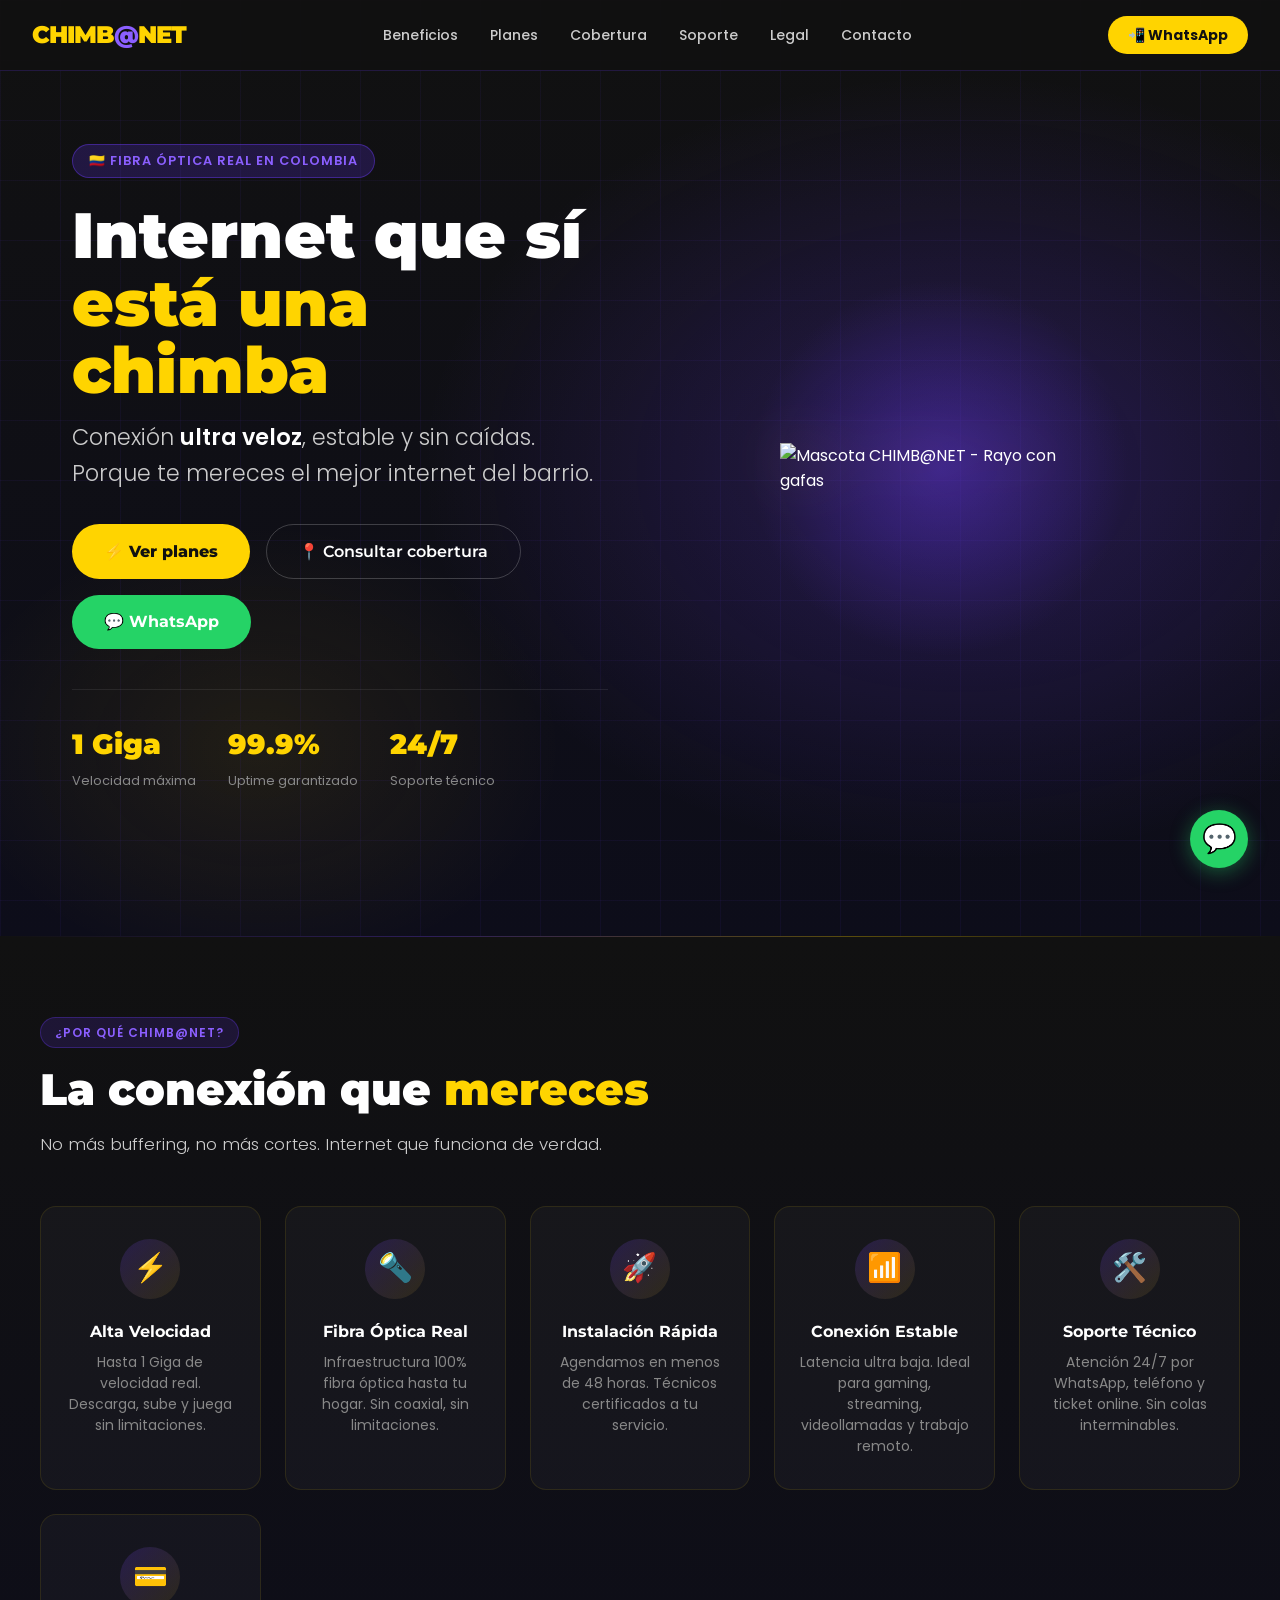
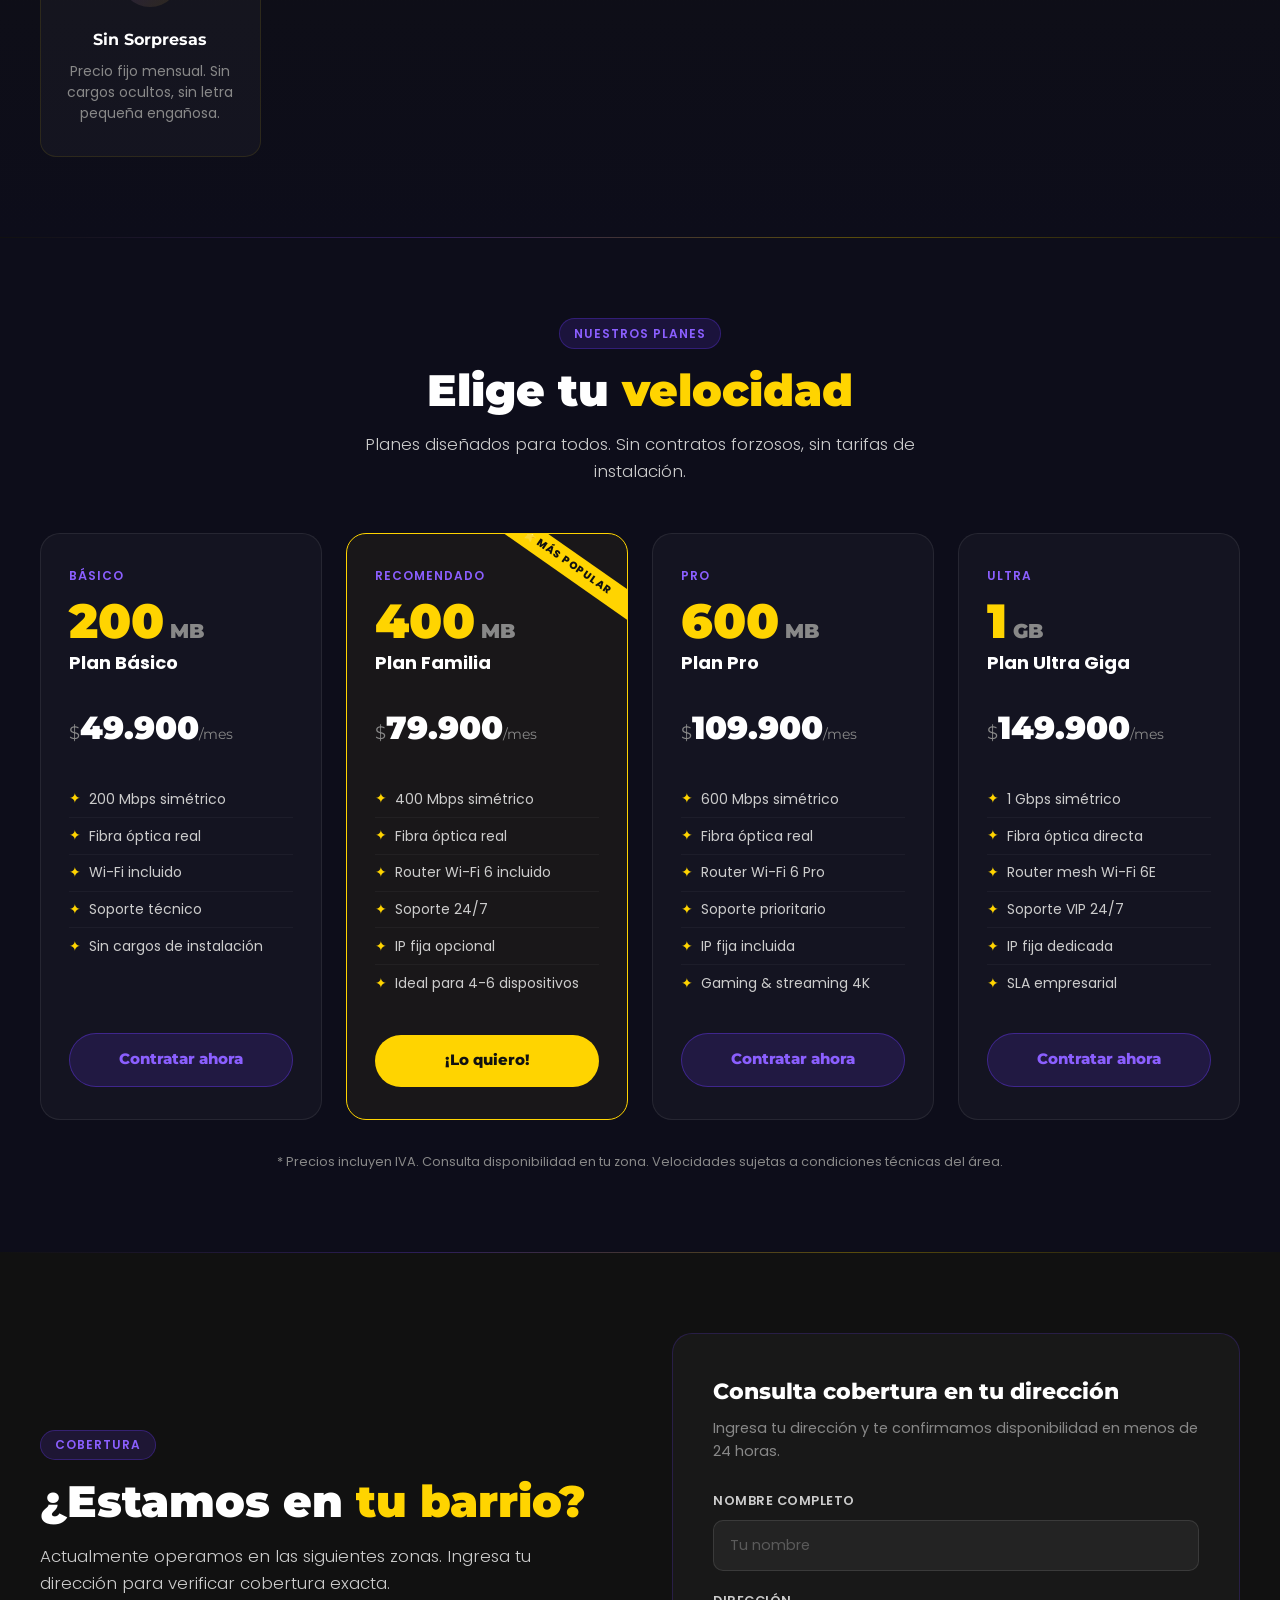
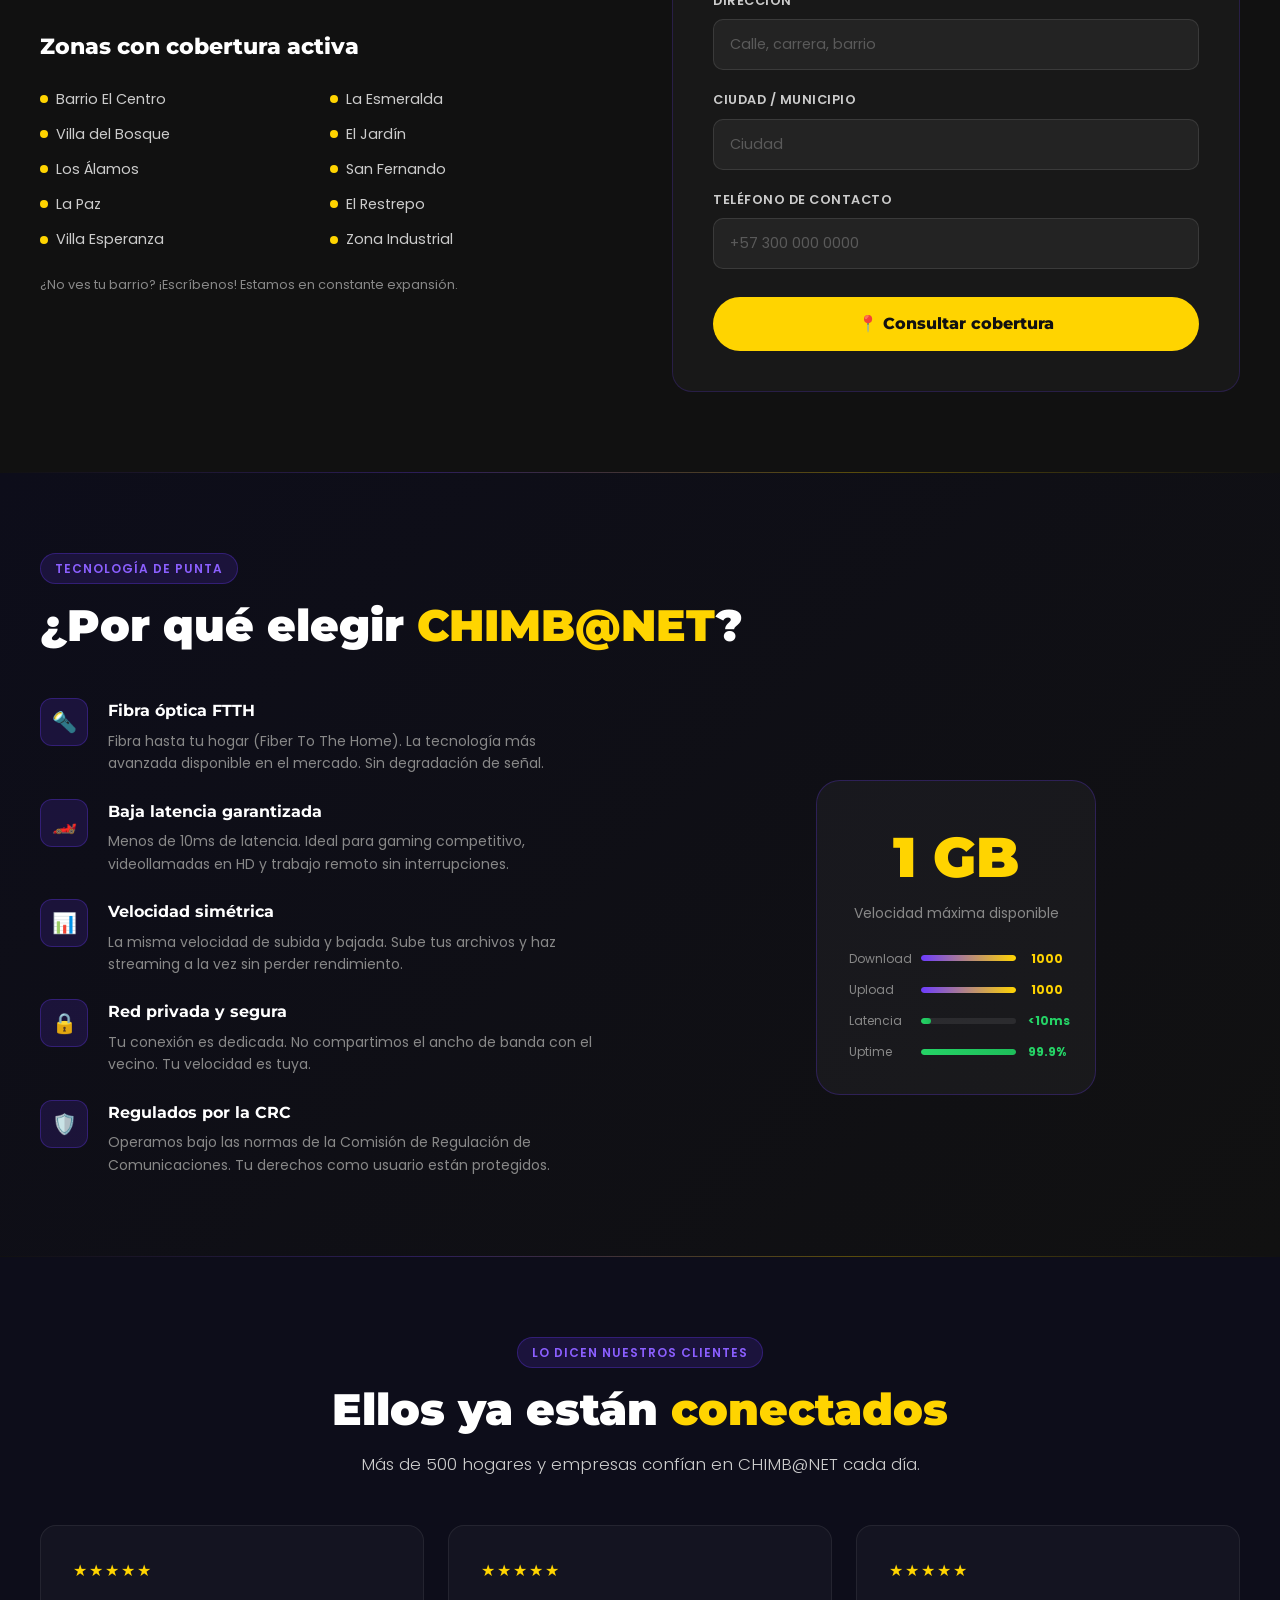
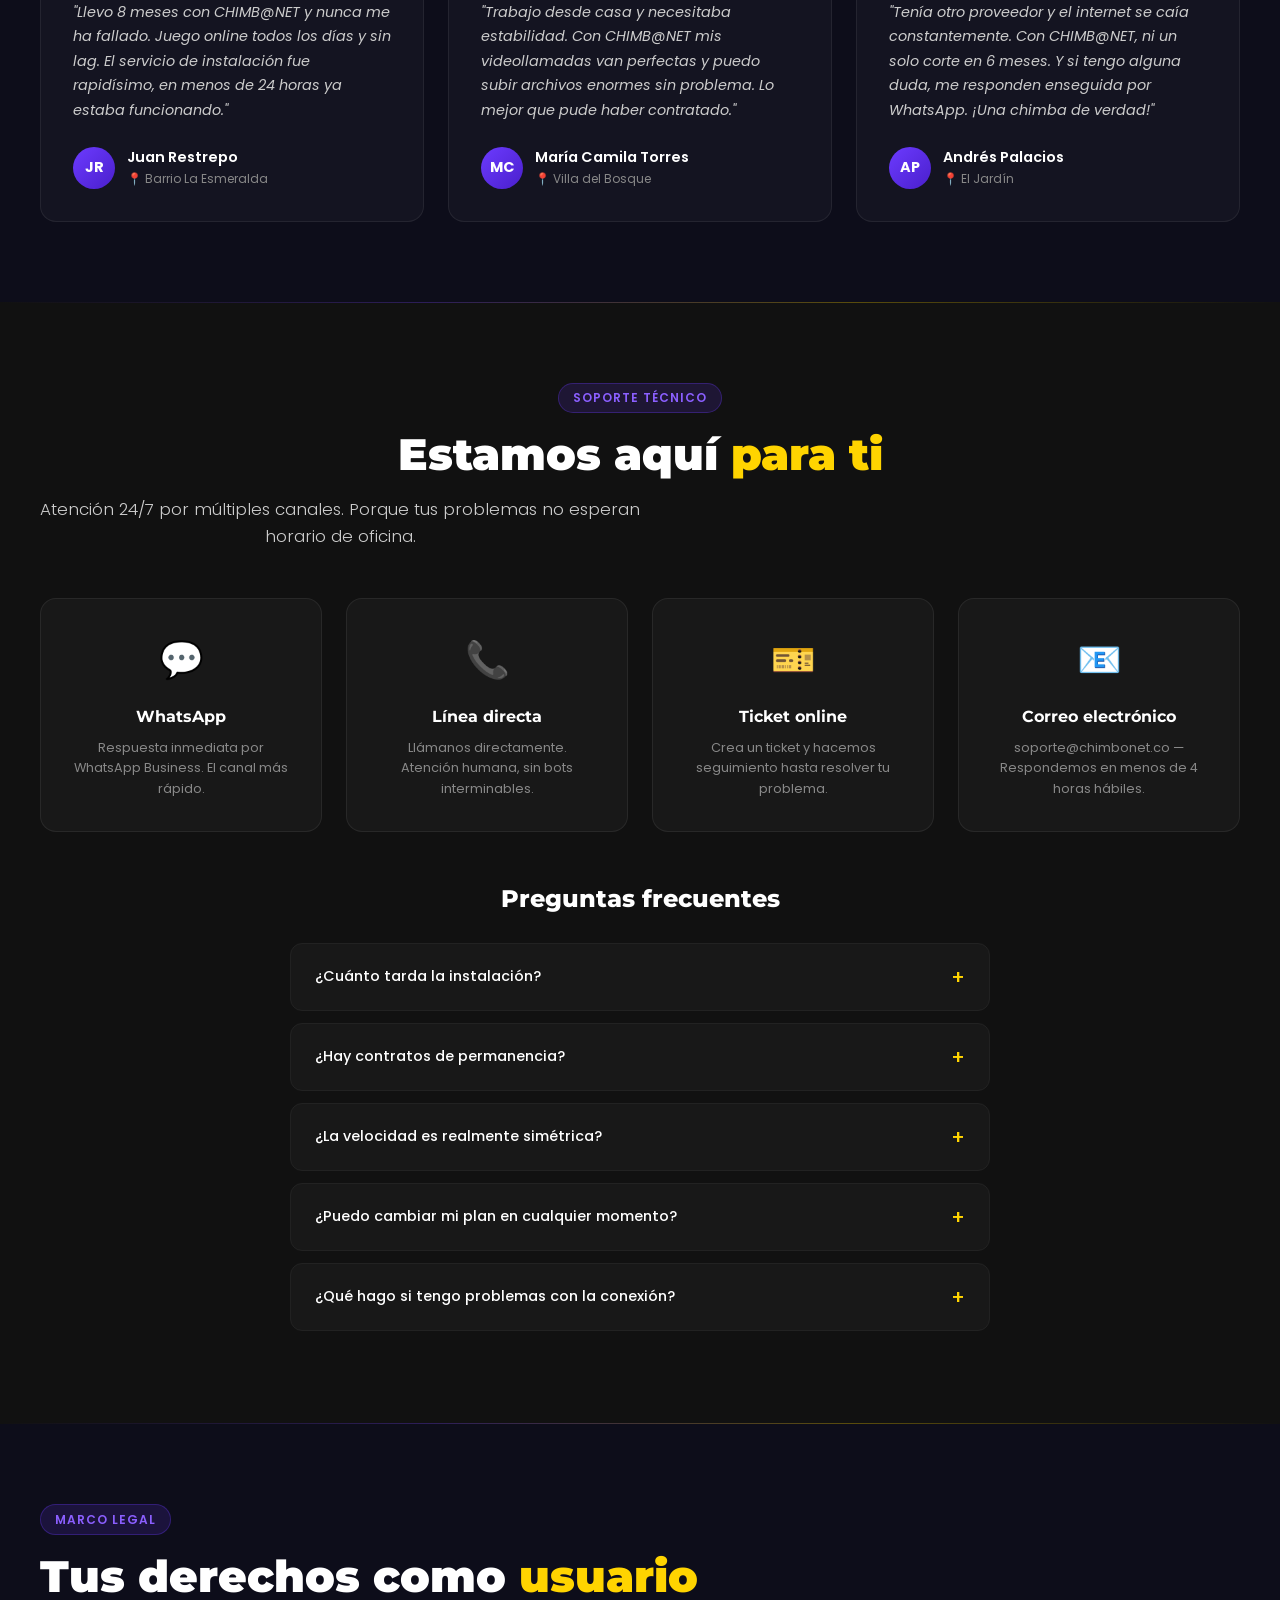
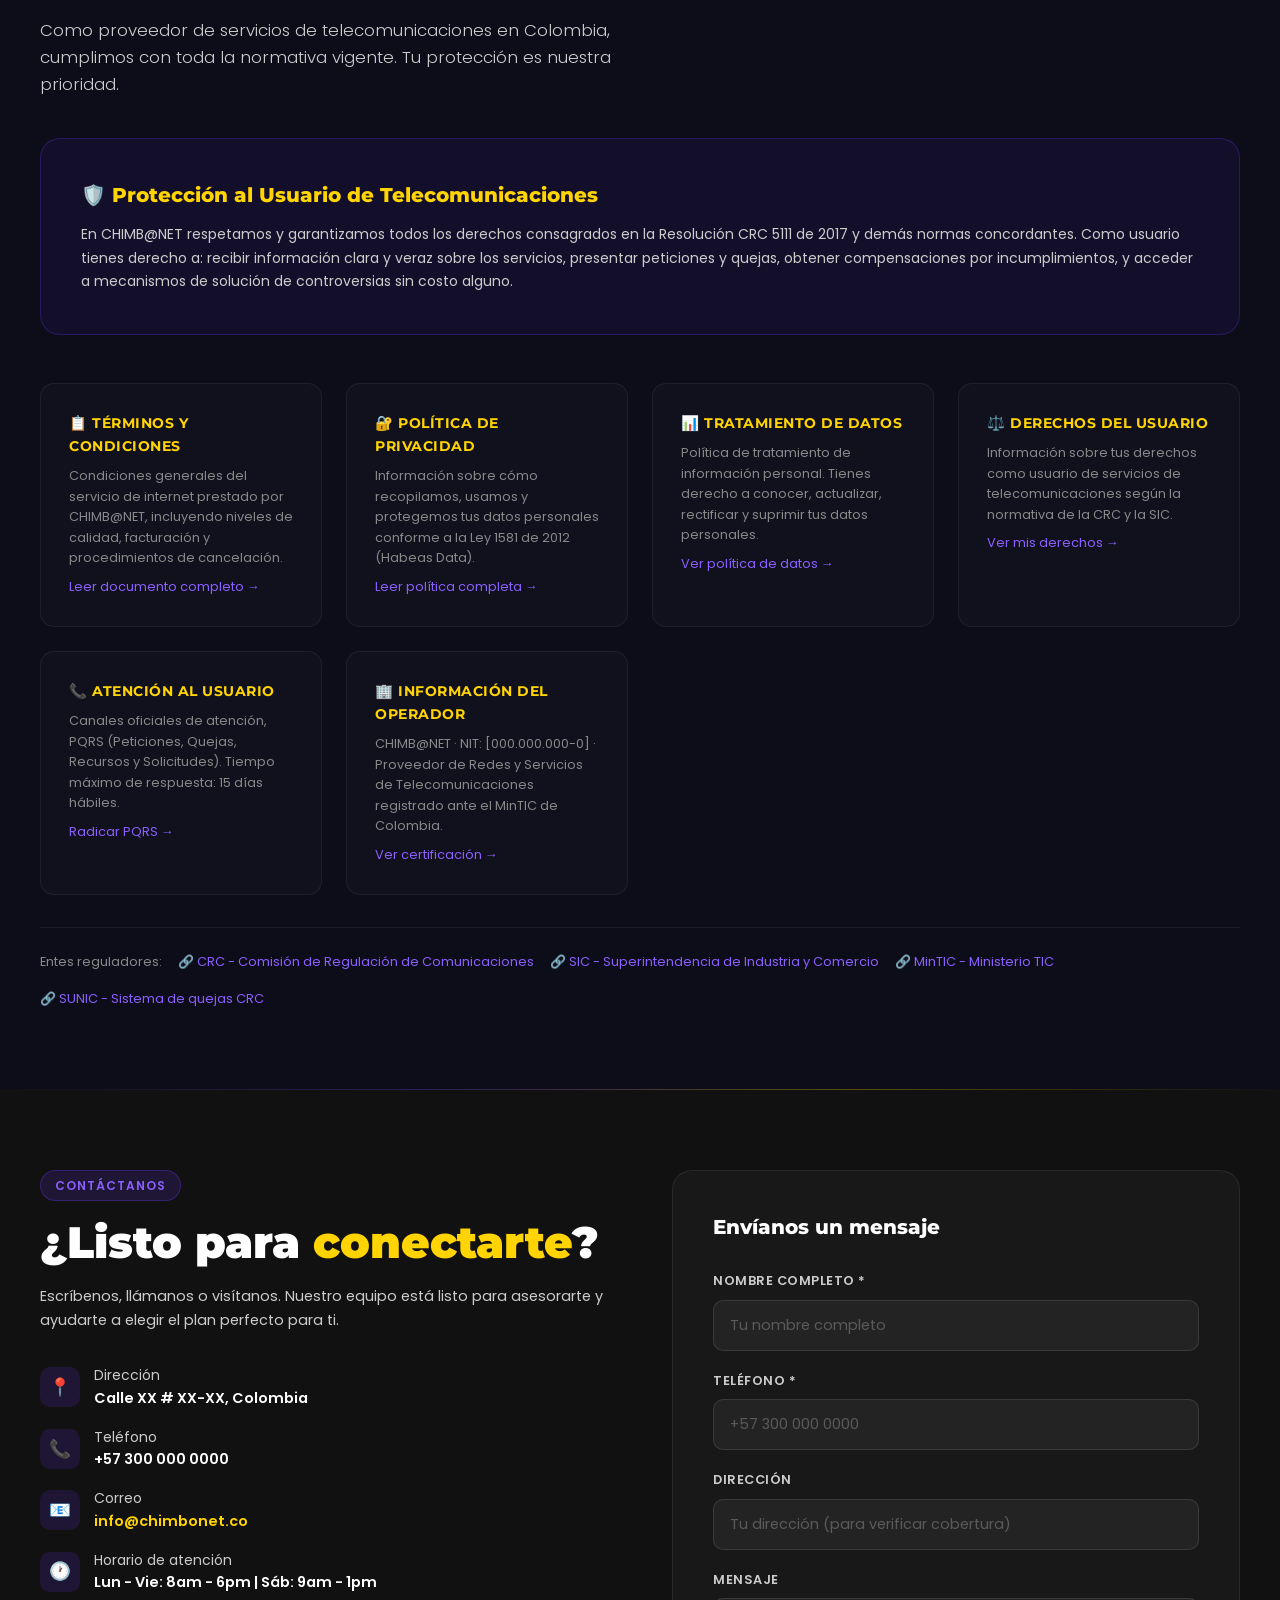
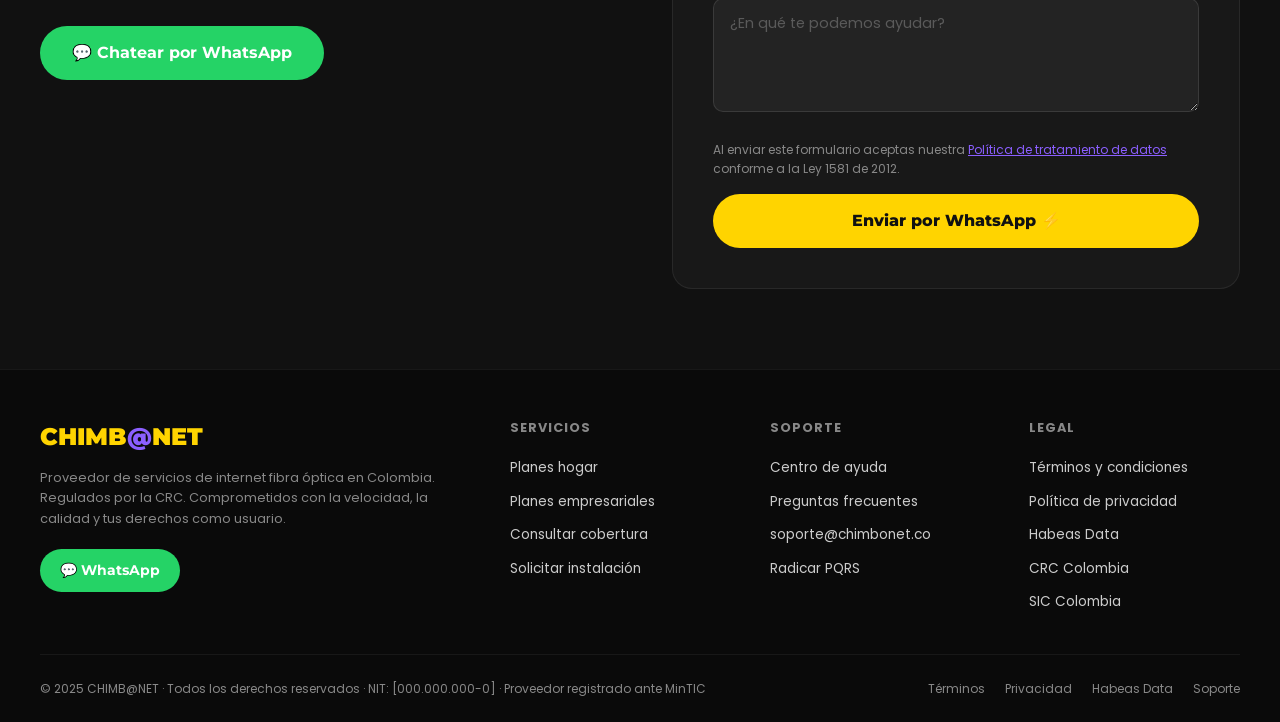
==== index.html @ c00595cf "Rename chimbonet-landing.html to index.html" ====
<!DOCTYPE html>
<html lang="es">
<head>
<meta charset="UTF-8">
<meta name="viewport" content="width=device-width, initial-scale=1.0">
<meta name="description" content="CHIMB@NET - Internet fibra óptica de alta velocidad en Colombia. Planes desde 200 megas hasta 1 Giga. Instalación rápida y soporte técnico 24/7.">
<meta name="keywords" content="internet fibra optica colombia, ISP colombia, planes internet, chimbonet, internet rapido">
<meta property="og:title" content="CHIMB@NET - Internet que sí está una chimba">
<meta property="og:description" content="Fibra óptica real. Velocidad real. Conéctate con CHIMB@NET.">
<title>CHIMB@NET | Internet que sí está una chimba</title>
<link rel="preconnect" href="https://fonts.googleapis.com">
<link href="https://fonts.googleapis.com/css2?family=Montserrat:wght@400;600;700;800;900&family=Poppins:wght@300;400;500;600&display=swap" rel="stylesheet">
<style>
:root {
  --yellow: #FFD400;
  --yellow-light: #FFE566;
  --yellow-dark: #CC9900;
  --purple: #6C3BFF;
  --purple-light: #8B5FFF;
  --purple-dark: #4A1FCC;
  --black: #111111;
  --black-2: #1A1A2E;
  --black-3: #16213E;
  --white: #FFFFFF;
  --gray: #888888;
  --gray-light: #CCCCCC;
  --card-bg: rgba(255,255,255,0.04);
  --card-border: rgba(255,212,0,0.15);
}
*, *::before, *::after { box-sizing: border-box; margin: 0; padding: 0; }
html { scroll-behavior: smooth; }
body {
  font-family: 'Poppins', sans-serif;
  background: var(--black);
  color: var(--white);
  overflow-x: hidden;
  line-height: 1.6;
}

/* SCROLLBAR */
::-webkit-scrollbar { width: 6px; }
::-webkit-scrollbar-track { background: var(--black); }
::-webkit-scrollbar-thumb { background: var(--purple); border-radius: 3px; }

/* TYPOGRAPHY */
h1, h2, h3, h4 { font-family: 'Montserrat', sans-serif; }

/* NAV */
nav {
  position: fixed;
  top: 0; left: 0; right: 0;
  z-index: 1000;
  padding: 1rem 2rem;
  display: flex;
  align-items: center;
  justify-content: space-between;
  background: rgba(17,17,17,0.95);
  backdrop-filter: blur(20px);
  border-bottom: 1px solid rgba(108,59,255,0.2);
  transition: all 0.3s;
}
.nav-logo {
  font-family: 'Montserrat', sans-serif;
  font-weight: 900;
  font-size: 1.5rem;
  color: var(--yellow);
  text-decoration: none;
  letter-spacing: -1px;
}
.nav-logo span { color: var(--purple-light); }
.nav-links {
  display: flex;
  gap: 2rem;
  list-style: none;
}
.nav-links a {
  color: var(--gray-light);
  text-decoration: none;
  font-size: 0.875rem;
  font-weight: 500;
  transition: color 0.2s;
}
.nav-links a:hover { color: var(--yellow); }
.nav-cta {
  background: var(--yellow);
  color: var(--black);
  padding: 0.5rem 1.25rem;
  border-radius: 50px;
  font-weight: 700;
  font-size: 0.875rem;
  text-decoration: none;
  transition: all 0.2s;
}
.nav-cta:hover { background: var(--yellow-light); transform: translateY(-1px); }
.hamburger {
  display: none;
  flex-direction: column;
  gap: 5px;
  cursor: pointer;
  background: none;
  border: none;
  padding: 4px;
}
.hamburger span {
  display: block;
  width: 24px;
  height: 2px;
  background: var(--white);
  border-radius: 2px;
  transition: all 0.3s;
}

/* HERO */
.hero {
  min-height: 100vh;
  display: flex;
  align-items: center;
  position: relative;
  overflow: hidden;
  padding-top: 80px;
}
.hero-bg {
  position: absolute;
  inset: 0;
  background:
    radial-gradient(ellipse 60% 60% at 75% 50%, rgba(108,59,255,0.25) 0%, transparent 70%),
    radial-gradient(ellipse 40% 40% at 20% 80%, rgba(255,212,0,0.08) 0%, transparent 60%),
    linear-gradient(180deg, #111111 0%, #0D0D1A 100%);
}
.hero-grid {
  position: absolute;
  inset: 0;
  background-image:
    linear-gradient(rgba(108,59,255,0.06) 1px, transparent 1px),
    linear-gradient(90deg, rgba(108,59,255,0.06) 1px, transparent 1px);
  background-size: 60px 60px;
}
.hero-content {
  position: relative;
  z-index: 2;
  max-width: 1200px;
  margin: 0 auto;
  padding: 4rem 2rem;
  display: grid;
  grid-template-columns: 1fr 1fr;
  align-items: center;
  gap: 4rem;
}
.hero-text .tag {
  display: inline-block;
  background: rgba(108,59,255,0.2);
  border: 1px solid rgba(108,59,255,0.4);
  color: var(--purple-light);
  padding: 0.375rem 1rem;
  border-radius: 50px;
  font-size: 0.8rem;
  font-weight: 600;
  letter-spacing: 1px;
  text-transform: uppercase;
  margin-bottom: 1.5rem;
}
.hero-text h1 {
  font-size: clamp(2.5rem, 5vw, 4rem);
  font-weight: 900;
  line-height: 1.05;
  margin-bottom: 1rem;
}
.hero-text h1 .highlight {
  color: var(--yellow);
  position: relative;
  display: inline-block;
}
.hero-text .slogan {
  font-size: clamp(1.1rem, 2vw, 1.4rem);
  color: var(--gray-light);
  margin-bottom: 2rem;
  font-weight: 300;
}
.hero-text .slogan strong {
  color: var(--white);
  font-weight: 600;
}
.hero-actions {
  display: flex;
  gap: 1rem;
  flex-wrap: wrap;
}
.btn-primary {
  background: var(--yellow);
  color: var(--black);
  padding: 0.875rem 2rem;
  border-radius: 50px;
  font-weight: 800;
  font-size: 1rem;
  text-decoration: none;
  display: inline-flex;
  align-items: center;
  gap: 0.5rem;
  transition: all 0.2s;
  font-family: 'Montserrat', sans-serif;
  border: none;
  cursor: pointer;
}
.btn-primary:hover { background: var(--yellow-light); transform: translateY(-2px); box-shadow: 0 8px 25px rgba(255,212,0,0.3); }
.btn-secondary {
  background: transparent;
  color: var(--white);
  padding: 0.875rem 2rem;
  border-radius: 50px;
  font-weight: 600;
  font-size: 1rem;
  text-decoration: none;
  display: inline-flex;
  align-items: center;
  gap: 0.5rem;
  transition: all 0.2s;
  border: 1.5px solid rgba(255,255,255,0.2);
  font-family: 'Montserrat', sans-serif;
  cursor: pointer;
}
.btn-secondary:hover { border-color: var(--yellow); color: var(--yellow); transform: translateY(-2px); }
.btn-whatsapp {
  background: #25D366;
  color: var(--white);
  padding: 0.875rem 2rem;
  border-radius: 50px;
  font-weight: 700;
  font-size: 1rem;
  text-decoration: none;
  display: inline-flex;
  align-items: center;
  gap: 0.5rem;
  transition: all 0.2s;
  font-family: 'Montserrat', sans-serif;
}
.btn-whatsapp:hover { background: #1ebe5a; transform: translateY(-2px); }
.hero-mascot {
  display: flex;
  justify-content: center;
  align-items: center;
  position: relative;
}
.mascot-glow {
  position: absolute;
  width: 380px;
  height: 380px;
  background: radial-gradient(circle, rgba(108,59,255,0.35) 0%, transparent 70%);
  border-radius: 50%;
  animation: pulse 3s ease-in-out infinite;
}
@keyframes pulse {
  0%, 100% { transform: scale(1); opacity: 0.8; }
  50% { transform: scale(1.1); opacity: 1; }
}
.mascot-img {
  width: 320px;
  height: auto;
  position: relative;
  z-index: 2;
  animation: float 4s ease-in-out infinite;
  filter: drop-shadow(0 0 30px rgba(255,212,0,0.3));
}
@keyframes float {
  0%, 100% { transform: translateY(0); }
  50% { transform: translateY(-15px); }
}
.hero-stats {
  display: flex;
  gap: 2rem;
  margin-top: 2.5rem;
  padding-top: 2rem;
  border-top: 1px solid rgba(255,255,255,0.08);
}
.stat { text-align: left; }
.stat .num {
  font-family: 'Montserrat', sans-serif;
  font-size: 1.75rem;
  font-weight: 900;
  color: var(--yellow);
  display: block;
}
.stat .label { font-size: 0.8rem; color: var(--gray); }

/* SECTIONS BASE */
section { padding: 5rem 2rem; }
.container { max-width: 1200px; margin: 0 auto; }
.section-tag {
  display: inline-block;
  background: rgba(108,59,255,0.15);
  border: 1px solid rgba(108,59,255,0.3);
  color: var(--purple-light);
  padding: 0.3rem 0.875rem;
  border-radius: 50px;
  font-size: 0.75rem;
  font-weight: 600;
  letter-spacing: 1px;
  text-transform: uppercase;
  margin-bottom: 1rem;
}
.section-title {
  font-size: clamp(1.75rem, 3.5vw, 2.75rem);
  font-weight: 900;
  line-height: 1.15;
  margin-bottom: 1rem;
}
.section-title .accent { color: var(--yellow); }
.section-subtitle {
  font-size: 1.05rem;
  color: var(--gray-light);
  max-width: 600px;
  font-weight: 300;
}

/* BENEFITS */
.benefits-section { background: linear-gradient(180deg, #111111 0%, #0D0D1A 100%); }
.benefits-grid {
  display: grid;
  grid-template-columns: repeat(auto-fit, minmax(200px, 1fr));
  gap: 1.5rem;
  margin-top: 3rem;
}
.benefit-card {
  background: rgba(255,255,255,0.03);
  border: 1px solid rgba(255,212,0,0.1);
  border-radius: 16px;
  padding: 2rem 1.5rem;
  text-align: center;
  transition: all 0.3s;
  position: relative;
  overflow: hidden;
}
.benefit-card::before {
  content: '';
  position: absolute;
  top: 0; left: 0; right: 0;
  height: 3px;
  background: linear-gradient(90deg, var(--purple), var(--yellow));
  opacity: 0;
  transition: opacity 0.3s;
}
.benefit-card:hover::before { opacity: 1; }
.benefit-card:hover { border-color: rgba(255,212,0,0.3); transform: translateY(-4px); background: rgba(255,255,255,0.06); }
.benefit-icon {
  width: 60px;
  height: 60px;
  background: linear-gradient(135deg, rgba(108,59,255,0.2), rgba(255,212,0,0.1));
  border-radius: 50%;
  display: flex;
  align-items: center;
  justify-content: center;
  margin: 0 auto 1.25rem;
  font-size: 1.75rem;
}
.benefit-card h3 {
  font-size: 1rem;
  font-weight: 700;
  margin-bottom: 0.5rem;
  color: var(--white);
}
.benefit-card p {
  font-size: 0.875rem;
  color: var(--gray);
  line-height: 1.5;
}

/* PLANS */
.plans-section { background: #0D0D1A; }
.plans-header { text-align: center; margin-bottom: 3rem; }
.plans-header .section-subtitle { margin: 0 auto; }
.plans-grid {
  display: grid;
  grid-template-columns: repeat(auto-fit, minmax(240px, 1fr));
  gap: 1.5rem;
  align-items: stretch;
}
.plan-card {
  background: rgba(255,255,255,0.03);
  border: 1px solid rgba(255,255,255,0.08);
  border-radius: 20px;
  padding: 2rem 1.75rem;
  display: flex;
  flex-direction: column;
  transition: all 0.3s;
  position: relative;
  overflow: hidden;
}
.plan-card.popular {
  border-color: var(--yellow);
  background: rgba(255,212,0,0.05);
}
.plan-card.popular::after {
  content: '⭐ MÁS POPULAR';
  position: absolute;
  top: 1rem; right: -2.5rem;
  background: var(--yellow);
  color: var(--black);
  font-size: 0.65rem;
  font-weight: 800;
  padding: 0.25rem 3rem;
  transform: rotate(35deg);
  letter-spacing: 0.5px;
}
.plan-card:hover { transform: translateY(-6px); border-color: var(--purple-light); box-shadow: 0 20px 40px rgba(108,59,255,0.2); }
.plan-badge {
  font-size: 0.75rem;
  font-weight: 600;
  color: var(--purple-light);
  text-transform: uppercase;
  letter-spacing: 1px;
  margin-bottom: 0.75rem;
}
.plan-speed {
  font-family: 'Montserrat', sans-serif;
  font-size: 3rem;
  font-weight: 900;
  color: var(--yellow);
  line-height: 1;
  margin-bottom: 0.25rem;
}
.plan-speed span { font-size: 1.25rem; color: var(--gray); }
.plan-name {
  font-size: 1.125rem;
  font-weight: 700;
  color: var(--white);
  margin-bottom: 1.5rem;
}
.plan-price {
  font-family: 'Montserrat', sans-serif;
  font-size: 2rem;
  font-weight: 900;
  color: var(--white);
  margin-bottom: 0.25rem;
}
.plan-price .currency { font-size: 1.1rem; color: var(--gray); font-weight: 400; }
.plan-price .period { font-size: 0.875rem; color: var(--gray); font-weight: 400; }
.plan-features {
  list-style: none;
  margin: 1.5rem 0 2rem;
  flex: 1;
}
.plan-features li {
  display: flex;
  align-items: center;
  gap: 0.5rem;
  font-size: 0.875rem;
  color: var(--gray-light);
  padding: 0.4rem 0;
  border-bottom: 1px solid rgba(255,255,255,0.04);
}
.plan-features li:last-child { border-bottom: none; }
.plan-features .check { color: var(--yellow); font-size: 0.9rem; }
.plan-cta {
  display: block;
  width: 100%;
  padding: 0.875rem;
  border-radius: 50px;
  font-family: 'Montserrat', sans-serif;
  font-weight: 800;
  font-size: 0.925rem;
  text-align: center;
  text-decoration: none;
  transition: all 0.2s;
  cursor: pointer;
  border: none;
}
.plan-cta-default {
  background: rgba(108,59,255,0.15);
  color: var(--purple-light);
  border: 1.5px solid rgba(108,59,255,0.4);
}
.plan-cta-default:hover { background: var(--purple); color: var(--white); }
.plan-cta-popular {
  background: var(--yellow);
  color: var(--black);
}
.plan-cta-popular:hover { background: var(--yellow-light); transform: translateY(-1px); }

/* COVERAGE */
.coverage-section { background: #111111; }
.coverage-inner {
  display: grid;
  grid-template-columns: 1fr 1fr;
  gap: 4rem;
  align-items: center;
}
.coverage-form {
  background: rgba(255,255,255,0.03);
  border: 1px solid rgba(108,59,255,0.2);
  border-radius: 20px;
  padding: 2.5rem;
}
.coverage-form h3 {
  font-size: 1.375rem;
  font-weight: 800;
  margin-bottom: 0.5rem;
}
.coverage-form p {
  color: var(--gray);
  font-size: 0.9rem;
  margin-bottom: 1.75rem;
}
.form-group { margin-bottom: 1.25rem; }
.form-label {
  display: block;
  font-size: 0.8rem;
  font-weight: 600;
  color: var(--gray-light);
  margin-bottom: 0.5rem;
  text-transform: uppercase;
  letter-spacing: 0.5px;
}
.form-input {
  width: 100%;
  background: rgba(255,255,255,0.05);
  border: 1px solid rgba(255,255,255,0.1);
  border-radius: 10px;
  padding: 0.875rem 1rem;
  color: var(--white);
  font-family: 'Poppins', sans-serif;
  font-size: 0.9rem;
  transition: border-color 0.2s;
  outline: none;
}
.form-input::placeholder { color: rgba(255,255,255,0.25); }
.form-input:focus { border-color: var(--purple); }
.coverage-zones h3 { font-size: 1.375rem; font-weight: 800; margin-bottom: 1.5rem; }
.zones-list {
  display: grid;
  grid-template-columns: 1fr 1fr;
  gap: 0.75rem;
}
.zone-item {
  display: flex;
  align-items: center;
  gap: 0.5rem;
  font-size: 0.9rem;
  color: var(--gray-light);
}
.zone-dot { width: 8px; height: 8px; background: var(--yellow); border-radius: 50%; flex-shrink: 0; }

/* WHY US */
.why-section { background: linear-gradient(135deg, #0D0D1A 0%, #111111 100%); }
.why-grid {
  display: grid;
  grid-template-columns: 1fr 1fr;
  gap: 4rem;
  align-items: center;
  margin-top: 3rem;
}
.why-items { display: flex; flex-direction: column; gap: 1.5rem; }
.why-item {
  display: flex;
  gap: 1.25rem;
  align-items: flex-start;
}
.why-icon {
  width: 48px;
  height: 48px;
  background: rgba(108,59,255,0.15);
  border: 1px solid rgba(108,59,255,0.3);
  border-radius: 12px;
  display: flex;
  align-items: center;
  justify-content: center;
  font-size: 1.25rem;
  flex-shrink: 0;
}
.why-text h4 {
  font-size: 1rem;
  font-weight: 700;
  margin-bottom: 0.375rem;
  color: var(--white);
}
.why-text p { font-size: 0.875rem; color: var(--gray); line-height: 1.6; }
.why-visual {
  position: relative;
  display: flex;
  justify-content: center;
}
.why-card-big {
  background: rgba(255,255,255,0.04);
  border: 1px solid rgba(108,59,255,0.25);
  border-radius: 24px;
  padding: 2rem;
  width: 280px;
  text-align: center;
}
.why-card-big .speed-display {
  font-family: 'Montserrat', sans-serif;
  font-size: 3.5rem;
  font-weight: 900;
  color: var(--yellow);
}
.why-card-big .speed-label { color: var(--gray); font-size: 0.875rem; margin-bottom: 1.5rem; }
.speed-bars { display: flex; flex-direction: column; gap: 0.75rem; text-align: left; }
.speed-bar-row { display: flex; align-items: center; gap: 0.75rem; font-size: 0.8rem; }
.speed-bar-row .bar-label { color: var(--gray); width: 60px; font-size: 0.75rem; }
.speed-bar-track { flex: 1; height: 6px; background: rgba(255,255,255,0.08); border-radius: 3px; overflow: hidden; }
.speed-bar-fill { height: 100%; border-radius: 3px; background: linear-gradient(90deg, var(--purple), var(--yellow)); }
.speed-bar-val { color: var(--yellow); font-weight: 700; width: 35px; text-align: right; font-size: 0.75rem; }

/* TESTIMONIALS */
.testimonials-section { background: #0D0D1A; }
.testimonials-header { text-align: center; margin-bottom: 3rem; }
.testimonials-header .section-subtitle { margin: 0 auto; }
.testimonials-grid {
  display: grid;
  grid-template-columns: repeat(auto-fit, minmax(280px, 1fr));
  gap: 1.5rem;
}
.testimonial-card {
  background: rgba(255,255,255,0.03);
  border: 1px solid rgba(255,255,255,0.07);
  border-radius: 16px;
  padding: 2rem;
  transition: all 0.3s;
}
.testimonial-card:hover { border-color: rgba(255,212,0,0.25); transform: translateY(-3px); }
.stars { color: var(--yellow); font-size: 1rem; margin-bottom: 1rem; letter-spacing: 2px; }
.testimonial-text {
  font-size: 0.9rem;
  color: var(--gray-light);
  line-height: 1.7;
  margin-bottom: 1.5rem;
  font-style: italic;
}
.testimonial-author { display: flex; align-items: center; gap: 0.75rem; }
.author-avatar {
  width: 42px;
  height: 42px;
  background: linear-gradient(135deg, var(--purple), var(--purple-dark));
  border-radius: 50%;
  display: flex;
  align-items: center;
  justify-content: center;
  font-weight: 700;
  font-size: 0.9rem;
  color: var(--white);
  flex-shrink: 0;
}
.author-name { font-weight: 600; font-size: 0.9rem; }
.author-location { font-size: 0.75rem; color: var(--gray); }

/* SUPPORT */
.support-section { background: #111111; }
.support-header { text-align: center; margin-bottom: 3rem; }
.support-grid {
  display: grid;
  grid-template-columns: repeat(auto-fit, minmax(220px, 1fr));
  gap: 1.5rem;
  margin-bottom: 3rem;
}
.support-card {
  background: rgba(255,255,255,0.03);
  border: 1px solid rgba(255,255,255,0.07);
  border-radius: 16px;
  padding: 2rem;
  text-align: center;
  text-decoration: none;
  transition: all 0.3s;
  display: block;
  color: var(--white);
}
.support-card:hover { transform: translateY(-4px); border-color: var(--purple-light); background: rgba(108,59,255,0.07); }
.support-card .icon { font-size: 2.25rem; margin-bottom: 1rem; display: block; }
.support-card h4 { font-size: 1rem; font-weight: 700; margin-bottom: 0.5rem; }
.support-card p { font-size: 0.8rem; color: var(--gray); }
.faq-container { max-width: 700px; margin: 0 auto; }
.faq-title {
  font-size: 1.5rem;
  font-weight: 800;
  margin-bottom: 1.5rem;
  text-align: center;
}
.faq-item {
  border: 1px solid rgba(255,255,255,0.07);
  border-radius: 12px;
  margin-bottom: 0.75rem;
  overflow: hidden;
}
.faq-question {
  width: 100%;
  background: rgba(255,255,255,0.03);
  border: none;
  padding: 1.125rem 1.5rem;
  display: flex;
  justify-content: space-between;
  align-items: center;
  cursor: pointer;
  color: var(--white);
  font-family: 'Poppins', sans-serif;
  font-size: 0.9rem;
  font-weight: 500;
  text-align: left;
  transition: background 0.2s;
}
.faq-question:hover { background: rgba(255,255,255,0.05); }
.faq-toggle { color: var(--yellow); font-size: 1.25rem; flex-shrink: 0; transition: transform 0.3s; }
.faq-answer {
  display: none;
  padding: 0 1.5rem 1.25rem;
  font-size: 0.875rem;
  color: var(--gray-light);
  line-height: 1.7;
}
.faq-item.open .faq-toggle { transform: rotate(45deg); }
.faq-item.open .faq-answer { display: block; }

/* LEGAL */
.legal-section { background: #0D0D1A; }
.legal-banner {
  background: rgba(108,59,255,0.08);
  border: 1px solid rgba(108,59,255,0.25);
  border-radius: 20px;
  padding: 2.5rem;
  margin-bottom: 3rem;
}
.legal-banner h3 {
  font-size: 1.25rem;
  font-weight: 800;
  margin-bottom: 0.75rem;
  color: var(--yellow);
}
.legal-banner p { font-size: 0.875rem; color: var(--gray-light); line-height: 1.7; }
.legal-grid {
  display: grid;
  grid-template-columns: repeat(auto-fit, minmax(250px, 1fr));
  gap: 1.5rem;
  margin-bottom: 2rem;
}
.legal-card {
  background: rgba(255,255,255,0.02);
  border: 1px solid rgba(255,255,255,0.06);
  border-radius: 14px;
  padding: 1.75rem;
}
.legal-card h4 {
  font-size: 0.9rem;
  font-weight: 700;
  color: var(--yellow);
  margin-bottom: 0.5rem;
  text-transform: uppercase;
  letter-spacing: 0.5px;
}
.legal-card p { font-size: 0.8rem; color: var(--gray); line-height: 1.6; }
.legal-card a { color: var(--purple-light); text-decoration: none; font-size: 0.8rem; display: inline-block; margin-top: 0.5rem; }
.legal-card a:hover { color: var(--yellow); text-decoration: underline; }
.legal-links {
  display: flex;
  flex-wrap: wrap;
  gap: 1rem;
  padding-top: 1.5rem;
  border-top: 1px solid rgba(255,255,255,0.06);
}
.legal-link {
  font-size: 0.8rem;
  color: var(--purple-light);
  text-decoration: none;
  transition: color 0.2s;
}
.legal-link:hover { color: var(--yellow); }

/* CONTACT */
.contact-section { background: #111111; }
.contact-grid {
  display: grid;
  grid-template-columns: 1fr 1fr;
  gap: 4rem;
  align-items: start;
}
.contact-info h3 { font-size: 1.375rem; font-weight: 800; margin-bottom: 1rem; }
.contact-info p { color: var(--gray-light); font-size: 0.9rem; margin-bottom: 2rem; line-height: 1.7; }
.contact-detail {
  display: flex;
  align-items: center;
  gap: 0.875rem;
  margin-bottom: 1rem;
  font-size: 0.9rem;
}
.contact-detail .icon {
  width: 40px;
  height: 40px;
  background: rgba(108,59,255,0.15);
  border-radius: 10px;
  display: flex;
  align-items: center;
  justify-content: center;
  font-size: 1.1rem;
  flex-shrink: 0;
}
.contact-form {
  background: rgba(255,255,255,0.03);
  border: 1px solid rgba(255,255,255,0.07);
  border-radius: 20px;
  padding: 2.5rem;
}

/* FOOTER */
footer {
  background: #0A0A0A;
  border-top: 1px solid rgba(255,255,255,0.06);
  padding: 3rem 2rem 1.5rem;
}
.footer-grid {
  max-width: 1200px;
  margin: 0 auto;
  display: grid;
  grid-template-columns: 2fr 1fr 1fr 1fr;
  gap: 3rem;
  margin-bottom: 2.5rem;
}
.footer-brand .logo {
  font-family: 'Montserrat', sans-serif;
  font-size: 1.5rem;
  font-weight: 900;
  color: var(--yellow);
  margin-bottom: 0.75rem;
  display: block;
}
.footer-brand .logo span { color: var(--purple-light); }
.footer-brand p { font-size: 0.8rem; color: var(--gray); line-height: 1.6; margin-bottom: 1.25rem; }
.footer-title {
  font-size: 0.8rem;
  font-weight: 700;
  text-transform: uppercase;
  letter-spacing: 1px;
  color: var(--gray);
  margin-bottom: 1rem;
}
.footer-links { list-style: none; display: flex; flex-direction: column; gap: 0.5rem; }
.footer-links a {
  color: var(--gray-light);
  text-decoration: none;
  font-size: 0.85rem;
  transition: color 0.2s;
}
.footer-links a:hover { color: var(--yellow); }
.footer-bottom {
  max-width: 1200px;
  margin: 0 auto;
  padding-top: 1.5rem;
  border-top: 1px solid rgba(255,255,255,0.06);
  display: flex;
  justify-content: space-between;
  align-items: center;
  flex-wrap: wrap;
  gap: 1rem;
  font-size: 0.75rem;
  color: var(--gray);
}
.footer-bottom .legal-row {
  display: flex;
  gap: 1.25rem;
  flex-wrap: wrap;
}
.footer-bottom a { color: var(--gray); text-decoration: none; }
.footer-bottom a:hover { color: var(--yellow); }

/* WHATSAPP FLOAT */
.whatsapp-float {
  position: fixed;
  bottom: 2rem;
  right: 2rem;
  z-index: 999;
  background: #25D366;
  color: white;
  width: 58px;
  height: 58px;
  border-radius: 50%;
  display: flex;
  align-items: center;
  justify-content: center;
  font-size: 1.75rem;
  text-decoration: none;
  box-shadow: 0 4px 20px rgba(37,211,102,0.4);
  transition: all 0.3s;
  animation: bounce 2s ease-in-out infinite;
}
.whatsapp-float:hover { transform: scale(1.1); box-shadow: 0 6px 25px rgba(37,211,102,0.5); animation: none; }
@keyframes bounce {
  0%, 100% { transform: translateY(0); }
  50% { transform: translateY(-5px); }
}

/* DIVIDERS */
.divider {
  height: 1px;
  background: linear-gradient(90deg, transparent, rgba(108,59,255,0.3), rgba(255,212,0,0.3), transparent);
  margin: 0;
}

/* MOBILE */
@media (max-width: 900px) {
  .nav-links { display: none; }
  .hamburger { display: flex; }
  .hero-content { grid-template-columns: 1fr; text-align: center; }
  .hero-mascot { order: -1; }
  .mascot-img { width: 220px; }
  .mascot-glow { width: 280px; height: 280px; }
  .hero-actions { justify-content: center; }
  .hero-stats { justify-content: center; }
  .coverage-inner { grid-template-columns: 1fr; }
  .why-grid { grid-template-columns: 1fr; }
  .contact-grid { grid-template-columns: 1fr; }
  .footer-grid { grid-template-columns: 1fr 1fr; }
  .footer-bottom { flex-direction: column; text-align: center; }
}
@media (max-width: 600px) {
  section { padding: 3.5rem 1.25rem; }
  .plans-grid { grid-template-columns: 1fr; max-width: 360px; margin: 0 auto; }
  .footer-grid { grid-template-columns: 1fr; }
  .why-visual { display: none; }
}

/* ANIMATIONS */
.fade-in { opacity: 0; transform: translateY(24px); transition: opacity 0.6s ease, transform 0.6s ease; }
.fade-in.visible { opacity: 1; transform: translateY(0); }
</style>
</head>
<body>

<!-- NAV -->
<nav id="navbar">
  <a href="#inicio" class="nav-logo">CHIMB<span>@</span>NET</a>
  <ul class="nav-links">
    <li><a href="#beneficios">Beneficios</a></li>
    <li><a href="#planes">Planes</a></li>
    <li><a href="#cobertura">Cobertura</a></li>
    <li><a href="#soporte">Soporte</a></li>
    <li><a href="#legal">Legal</a></li>
    <li><a href="#contacto">Contacto</a></li>
  </ul>
  <a href="https://wa.me/573000000000?text=Hola%2C+quiero+información+sobre+los+planes+de+internet" class="nav-cta" target="_blank" rel="noopener">📲 WhatsApp</a>
  <button class="hamburger" onclick="toggleMenu()" aria-label="Menú">
    <span></span><span></span><span></span>
  </button>
</nav>

<!-- HERO -->
<section class="hero" id="inicio">
  <div class="hero-bg"></div>
  <div class="hero-grid"></div>
  <div class="hero-content">
    <div class="hero-text fade-in">
      <span class="tag">🇨🇴 Fibra Óptica Real en Colombia</span>
      <h1>Internet que sí<br><span class="highlight">está una chimba</span></h1>
      <p class="slogan">Conexión <strong>ultra veloz</strong>, estable y sin caídas.<br>Porque te mereces el mejor internet del barrio.</p>
      <div class="hero-actions">
        <a href="#planes" class="btn-primary">⚡ Ver planes</a>
        <a href="#cobertura" class="btn-secondary">📍 Consultar cobertura</a>
        <a href="https://wa.me/573000000000?text=Hola%2C+quiero+contratar+internet" class="btn-whatsapp" target="_blank" rel="noopener">💬 WhatsApp</a>
      </div>
      <div class="hero-stats">
        <div class="stat">
          <span class="num">1 Giga</span>
          <span class="label">Velocidad máxima</span>
        </div>
        <div class="stat">
          <span class="num">99.9%</span>
          <span class="label">Uptime garantizado</span>
        </div>
        <div class="stat">
          <span class="num">24/7</span>
          <span class="label">Soporte técnico</span>
        </div>
      </div>
    </div>
    <div class="hero-mascot fade-in">
      <div class="mascot-glow"></div>
      <img src="MASCOTA-LOGO-PEQUEÑO.png" alt="Mascota CHIMB@NET - Rayo con gafas" class="mascot-img">
    </div>
  </div>
</section>

<div class="divider"></div>

<!-- BENEFITS -->
<section class="benefits-section" id="beneficios">
  <div class="container">
    <span class="section-tag">¿Por qué CHIMB@NET?</span>
    <h2 class="section-title">La conexión que <span class="accent">mereces</span></h2>
    <p class="section-subtitle">No más buffering, no más cortes. Internet que funciona de verdad.</p>
    <div class="benefits-grid">
      <div class="benefit-card fade-in">
        <div class="benefit-icon">⚡</div>
        <h3>Alta Velocidad</h3>
        <p>Hasta 1 Giga de velocidad real. Descarga, sube y juega sin limitaciones.</p>
      </div>
      <div class="benefit-card fade-in">
        <div class="benefit-icon">🔦</div>
        <h3>Fibra Óptica Real</h3>
        <p>Infraestructura 100% fibra óptica hasta tu hogar. Sin coaxial, sin limitaciones.</p>
      </div>
      <div class="benefit-card fade-in">
        <div class="benefit-icon">🚀</div>
        <h3>Instalación Rápida</h3>
        <p>Agendamos en menos de 48 horas. Técnicos certificados a tu servicio.</p>
      </div>
      <div class="benefit-card fade-in">
        <div class="benefit-icon">📶</div>
        <h3>Conexión Estable</h3>
        <p>Latencia ultra baja. Ideal para gaming, streaming, videollamadas y trabajo remoto.</p>
      </div>
      <div class="benefit-card fade-in">
        <div class="benefit-icon">🛠️</div>
        <h3>Soporte Técnico</h3>
        <p>Atención 24/7 por WhatsApp, teléfono y ticket online. Sin colas interminables.</p>
      </div>
      <div class="benefit-card fade-in">
        <div class="benefit-icon">💳</div>
        <h3>Sin Sorpresas</h3>
        <p>Precio fijo mensual. Sin cargos ocultos, sin letra pequeña engañosa.</p>
      </div>
    </div>
  </div>
</section>

<div class="divider"></div>

<!-- PLANS -->
<section class="plans-section" id="planes">
  <div class="container">
    <div class="plans-header">
      <span class="section-tag">Nuestros planes</span>
      <h2 class="section-title">Elige tu <span class="accent">velocidad</span></h2>
      <p class="section-subtitle">Planes diseñados para todos. Sin contratos forzosos, sin tarifas de instalación.</p>
    </div>
    <div class="plans-grid">
      <!-- Plan 200 -->
      <div class="plan-card fade-in">
        <div class="plan-badge">Básico</div>
        <div class="plan-speed">200<span> MB</span></div>
        <div class="plan-name">Plan Básico</div>
        <div class="plan-price">
          <span class="currency">$</span>49.900<span class="period">/mes</span>
        </div>
        <ul class="plan-features">
          <li><span class="check">✦</span> 200 Mbps simétrico</li>
          <li><span class="check">✦</span> Fibra óptica real</li>
          <li><span class="check">✦</span> Wi-Fi incluido</li>
          <li><span class="check">✦</span> Soporte técnico</li>
          <li><span class="check">✦</span> Sin cargos de instalación</li>
        </ul>
        <a href="https://wa.me/573000000000?text=Quiero+contratar+el+Plan+Básico+200MB" class="plan-cta plan-cta-default" target="_blank" rel="noopener">Contratar ahora</a>
      </div>
      <!-- Plan 400 POPULAR -->
      <div class="plan-card popular fade-in">
        <div class="plan-badge">Recomendado</div>
        <div class="plan-speed">400<span> MB</span></div>
        <div class="plan-name">Plan Familia</div>
        <div class="plan-price">
          <span class="currency">$</span>79.900<span class="period">/mes</span>
        </div>
        <ul class="plan-features">
          <li><span class="check">✦</span> 400 Mbps simétrico</li>
          <li><span class="check">✦</span> Fibra óptica real</li>
          <li><span class="check">✦</span> Router Wi-Fi 6 incluido</li>
          <li><span class="check">✦</span> Soporte 24/7</li>
          <li><span class="check">✦</span> IP fija opcional</li>
          <li><span class="check">✦</span> Ideal para 4-6 dispositivos</li>
        </ul>
        <a href="https://wa.me/573000000000?text=Quiero+contratar+el+Plan+Familia+400MB" class="plan-cta plan-cta-popular" target="_blank" rel="noopener">¡Lo quiero!</a>
      </div>
      <!-- Plan 600 -->
      <div class="plan-card fade-in">
        <div class="plan-badge">Pro</div>
        <div class="plan-speed">600<span> MB</span></div>
        <div class="plan-name">Plan Pro</div>
        <div class="plan-price">
          <span class="currency">$</span>109.900<span class="period">/mes</span>
        </div>
        <ul class="plan-features">
          <li><span class="check">✦</span> 600 Mbps simétrico</li>
          <li><span class="check">✦</span> Fibra óptica real</li>
          <li><span class="check">✦</span> Router Wi-Fi 6 Pro</li>
          <li><span class="check">✦</span> Soporte prioritario</li>
          <li><span class="check">✦</span> IP fija incluida</li>
          <li><span class="check">✦</span> Gaming &amp; streaming 4K</li>
        </ul>
        <a href="https://wa.me/573000000000?text=Quiero+contratar+el+Plan+Pro+600MB" class="plan-cta plan-cta-default" target="_blank" rel="noopener">Contratar ahora</a>
      </div>
      <!-- Plan 1 Giga -->
      <div class="plan-card fade-in">
        <div class="plan-badge">Ultra</div>
        <div class="plan-speed">1<span> GB</span></div>
        <div class="plan-name">Plan Ultra Giga</div>
        <div class="plan-price">
          <span class="currency">$</span>149.900<span class="period">/mes</span>
        </div>
        <ul class="plan-features">
          <li><span class="check">✦</span> 1 Gbps simétrico</li>
          <li><span class="check">✦</span> Fibra óptica directa</li>
          <li><span class="check">✦</span> Router mesh Wi-Fi 6E</li>
          <li><span class="check">✦</span> Soporte VIP 24/7</li>
          <li><span class="check">✦</span> IP fija dedicada</li>
          <li><span class="check">✦</span> SLA empresarial</li>
        </ul>
        <a href="https://wa.me/573000000000?text=Quiero+contratar+el+Plan+Ultra+Giga+1GB" class="plan-cta plan-cta-default" target="_blank" rel="noopener">Contratar ahora</a>
      </div>
    </div>
    <p style="text-align:center; margin-top: 2rem; font-size: 0.8rem; color: var(--gray);">* Precios incluyen IVA. Consulta disponibilidad en tu zona. Velocidades sujetas a condiciones técnicas del área.</p>
  </div>
</section>

<div class="divider"></div>

<!-- COVERAGE -->
<section class="coverage-section" id="cobertura">
  <div class="container">
    <div class="coverage-inner">
      <div class="coverage-zones fade-in">
        <span class="section-tag">Cobertura</span>
        <h2 class="section-title">¿Estamos en <span class="accent">tu barrio?</span></h2>
        <p class="section-subtitle" style="margin-bottom: 2rem;">Actualmente operamos en las siguientes zonas. Ingresa tu dirección para verificar cobertura exacta.</p>
        <h3>Zonas con cobertura activa</h3>
        <div class="zones-list">
          <div class="zone-item"><span class="zone-dot"></span> Barrio El Centro</div>
          <div class="zone-item"><span class="zone-dot"></span> La Esmeralda</div>
          <div class="zone-item"><span class="zone-dot"></span> Villa del Bosque</div>
          <div class="zone-item"><span class="zone-dot"></span> El Jardín</div>
          <div class="zone-item"><span class="zone-dot"></span> Los Álamos</div>
          <div class="zone-item"><span class="zone-dot"></span> San Fernando</div>
          <div class="zone-item"><span class="zone-dot"></span> La Paz</div>
          <div class="zone-item"><span class="zone-dot"></span> El Restrepo</div>
          <div class="zone-item"><span class="zone-dot"></span> Villa Esperanza</div>
          <div class="zone-item"><span class="zone-dot"></span> Zona Industrial</div>
        </div>
        <p style="margin-top: 1.5rem; font-size: 0.8rem; color: var(--gray);">¿No ves tu barrio? ¡Escríbenos! Estamos en constante expansión.</p>
      </div>
      <div class="coverage-form fade-in">
        <h3>Consulta cobertura en tu dirección</h3>
        <p>Ingresa tu dirección y te confirmamos disponibilidad en menos de 24 horas.</p>
        <div class="form-group">
          <label class="form-label">Nombre completo</label>
          <input type="text" class="form-input" placeholder="Tu nombre">
        </div>
        <div class="form-group">
          <label class="form-label">Dirección</label>
          <input type="text" class="form-input" placeholder="Calle, carrera, barrio">
        </div>
        <div class="form-group">
          <label class="form-label">Ciudad / Municipio</label>
          <input type="text" class="form-input" placeholder="Ciudad">
        </div>
        <div class="form-group">
          <label class="form-label">Teléfono de contacto</label>
          <input type="tel" class="form-input" placeholder="+57 300 000 0000">
        </div>
        <a href="https://wa.me/573000000000?text=Hola%2C+quiero+verificar+cobertura+en+mi+dirección" class="btn-primary" style="width: 100%; justify-content: center; margin-top: 0.5rem;" target="_blank" rel="noopener">📍 Consultar cobertura</a>
      </div>
    </div>
  </div>
</section>

<div class="divider"></div>

<!-- WHY -->
<section class="why-section" id="por-que">
  <div class="container">
    <span class="section-tag">Tecnología de punta</span>
    <h2 class="section-title">¿Por qué elegir <span class="accent">CHIMB@NET</span>?</h2>
    <div class="why-grid">
      <div class="why-items">
        <div class="why-item fade-in">
          <div class="why-icon">🔦</div>
          <div class="why-text">
            <h4>Fibra óptica FTTH</h4>
            <p>Fibra hasta tu hogar (Fiber To The Home). La tecnología más avanzada disponible en el mercado. Sin degradación de señal.</p>
          </div>
        </div>
        <div class="why-item fade-in">
          <div class="why-icon">🏎️</div>
          <div class="why-text">
            <h4>Baja latencia garantizada</h4>
            <p>Menos de 10ms de latencia. Ideal para gaming competitivo, videollamadas en HD y trabajo remoto sin interrupciones.</p>
          </div>
        </div>
        <div class="why-item fade-in">
          <div class="why-icon">📊</div>
          <div class="why-text">
            <h4>Velocidad simétrica</h4>
            <p>La misma velocidad de subida y bajada. Sube tus archivos y haz streaming a la vez sin perder rendimiento.</p>
          </div>
        </div>
        <div class="why-item fade-in">
          <div class="why-icon">🔒</div>
          <div class="why-text">
            <h4>Red privada y segura</h4>
            <p>Tu conexión es dedicada. No compartimos el ancho de banda con el vecino. Tu velocidad es tuya.</p>
          </div>
        </div>
        <div class="why-item fade-in">
          <div class="why-icon">🛡️</div>
          <div class="why-text">
            <h4>Regulados por la CRC</h4>
            <p>Operamos bajo las normas de la Comisión de Regulación de Comunicaciones. Tu derechos como usuario están protegidos.</p>
          </div>
        </div>
      </div>
      <div class="why-visual fade-in">
        <div class="why-card-big">
          <div class="speed-display">1 GB</div>
          <div class="speed-label">Velocidad máxima disponible</div>
          <div class="speed-bars">
            <div class="speed-bar-row">
              <span class="bar-label">Download</span>
              <div class="speed-bar-track"><div class="speed-bar-fill" style="width:100%"></div></div>
              <span class="speed-bar-val">1000</span>
            </div>
            <div class="speed-bar-row">
              <span class="bar-label">Upload</span>
              <div class="speed-bar-track"><div class="speed-bar-fill" style="width:100%"></div></div>
              <span class="speed-bar-val">1000</span>
            </div>
            <div class="speed-bar-row">
              <span class="bar-label">Latencia</span>
              <div class="speed-bar-track"><div class="speed-bar-fill" style="width:10%; background: linear-gradient(90deg, #25D366, #1ebe5a)"></div></div>
              <span class="speed-bar-val" style="color: #25D366">&lt;10ms</span>
            </div>
            <div class="speed-bar-row">
              <span class="bar-label">Uptime</span>
              <div class="speed-bar-track"><div class="speed-bar-fill" style="width:99.9%; background: linear-gradient(90deg, #25D366, #1ebe5a)"></div></div>
              <span class="speed-bar-val" style="color: #25D366">99.9%</span>
            </div>
          </div>
        </div>
      </div>
    </div>
  </div>
</section>

<div class="divider"></div>

<!-- TESTIMONIALS -->
<section class="testimonials-section" id="testimonios">
  <div class="container">
    <div class="testimonials-header">
      <span class="section-tag">Lo dicen nuestros clientes</span>
      <h2 class="section-title">Ellos ya están <span class="accent">conectados</span></h2>
      <p class="section-subtitle">Más de 500 hogares y empresas confían en CHIMB@NET cada día.</p>
    </div>
    <div class="testimonials-grid">
      <div class="testimonial-card fade-in">
        <div class="stars">★★★★★</div>
        <p class="testimonial-text">"Llevo 8 meses con CHIMB@NET y nunca me ha fallado. Juego online todos los días y sin lag. El servicio de instalación fue rapidísimo, en menos de 24 horas ya estaba funcionando."</p>
        <div class="testimonial-author">
          <div class="author-avatar">JR</div>
          <div>
            <div class="author-name">Juan Restrepo</div>
            <div class="author-location">📍 Barrio La Esmeralda</div>
          </div>
        </div>
      </div>
      <div class="testimonial-card fade-in">
        <div class="stars">★★★★★</div>
        <p class="testimonial-text">"Trabajo desde casa y necesitaba estabilidad. Con CHIMB@NET mis videollamadas van perfectas y puedo subir archivos enormes sin problema. Lo mejor que pude haber contratado."</p>
        <div class="testimonial-author">
          <div class="author-avatar">MC</div>
          <div>
            <div class="author-name">María Camila Torres</div>
            <div class="author-location">📍 Villa del Bosque</div>
          </div>
        </div>
      </div>
      <div class="testimonial-card fade-in">
        <div class="stars">★★★★★</div>
        <p class="testimonial-text">"Tenía otro proveedor y el internet se caía constantemente. Con CHIMB@NET, ni un solo corte en 6 meses. Y si tengo alguna duda, me responden enseguida por WhatsApp. ¡Una chimba de verdad!"</p>
        <div class="testimonial-author">
          <div class="author-avatar">AP</div>
          <div>
            <div class="author-name">Andrés Palacios</div>
            <div class="author-location">📍 El Jardín</div>
          </div>
        </div>
      </div>
    </div>
  </div>
</section>

<div class="divider"></div>

<!-- SUPPORT -->
<section class="support-section" id="soporte">
  <div class="container">
    <div class="support-header">
      <span class="section-tag">Soporte técnico</span>
      <h2 class="section-title">Estamos aquí <span class="accent">para ti</span></h2>
      <p class="section-subtitle">Atención 24/7 por múltiples canales. Porque tus problemas no esperan horario de oficina.</p>
    </div>
    <div class="support-grid">
      <a href="https://wa.me/573000000000?text=Hola%2C+necesito+soporte+técnico" class="support-card" target="_blank" rel="noopener">
        <span class="icon">💬</span>
        <h4>WhatsApp</h4>
        <p>Respuesta inmediata por WhatsApp Business. El canal más rápido.</p>
      </a>
      <a href="tel:+573000000000" class="support-card">
        <span class="icon">📞</span>
        <h4>Línea directa</h4>
        <p>Llámanos directamente. Atención humana, sin bots interminables.</p>
      </a>
      <a href="#contacto" class="support-card">
        <span class="icon">🎫</span>
        <h4>Ticket online</h4>
        <p>Crea un ticket y hacemos seguimiento hasta resolver tu problema.</p>
      </a>
      <a href="mailto:soporte@chimbonet.co" class="support-card">
        <span class="icon">📧</span>
        <h4>Correo electrónico</h4>
        <p>soporte@chimbonet.co — Respondemos en menos de 4 horas hábiles.</p>
      </a>
    </div>
    <div class="faq-container">
      <h3 class="faq-title">Preguntas frecuentes</h3>
      <div class="faq-item">
        <button class="faq-question" onclick="toggleFAQ(this)">
          ¿Cuánto tarda la instalación? <span class="faq-toggle">+</span>
        </button>
        <div class="faq-answer">La instalación se agenda en menos de 48 horas hábiles después de la contratación. Nuestros técnicos certificados realizan el trabajo en 2 a 4 horas dependiendo la complejidad del punto.</div>
      </div>
      <div class="faq-item">
        <button class="faq-question" onclick="toggleFAQ(this)">
          ¿Hay contratos de permanencia? <span class="faq-toggle">+</span>
        </button>
        <div class="faq-answer">No. En CHIMB@NET creemos en la libertad. No tienes contrato de permanencia forzoso. Si decides cancelar, solo debes notificarnos con 30 días de antelación según la normativa CRC vigente.</div>
      </div>
      <div class="faq-item">
        <button class="faq-question" onclick="toggleFAQ(this)">
          ¿La velocidad es realmente simétrica? <span class="faq-toggle">+</span>
        </button>
        <div class="faq-answer">Sí. Nuestros planes ofrecen la misma velocidad de descarga y subida. Puedes verificarlo en cualquier momento con speedtest.net o fast.com.</div>
      </div>
      <div class="faq-item">
        <button class="faq-question" onclick="toggleFAQ(this)">
          ¿Puedo cambiar mi plan en cualquier momento? <span class="faq-toggle">+</span>
        </button>
        <div class="faq-answer">Claro que sí. Puedes hacer upgrade de tu plan en cualquier momento. El cambio se aplica a partir del siguiente ciclo de facturación y se puede gestionar por WhatsApp o correo.</div>
      </div>
      <div class="faq-item">
        <button class="faq-question" onclick="toggleFAQ(this)">
          ¿Qué hago si tengo problemas con la conexión? <span class="faq-toggle">+</span>
        </button>
        <div class="faq-answer">Primero reinicia tu router. Si el problema persiste, contáctanos por WhatsApp al +57 300 000 0000, por teléfono o crea un ticket online. Tenemos soporte técnico disponible las 24 horas.</div>
      </div>
    </div>
  </div>
</section>

<div class="divider"></div>

<!-- LEGAL -->
<section class="legal-section" id="legal">
  <div class="container">
    <span class="section-tag">Marco legal</span>
    <h2 class="section-title">Tus derechos como <span class="accent">usuario</span></h2>
    <p class="section-subtitle" style="margin-bottom: 2.5rem;">Como proveedor de servicios de telecomunicaciones en Colombia, cumplimos con toda la normativa vigente. Tu protección es nuestra prioridad.</p>
    <div class="legal-banner">
      <h3>🛡️ Protección al Usuario de Telecomunicaciones</h3>
      <p>En CHIMB@NET respetamos y garantizamos todos los derechos consagrados en la Resolución CRC 5111 de 2017 y demás normas concordantes. Como usuario tienes derecho a: recibir información clara y veraz sobre los servicios, presentar peticiones y quejas, obtener compensaciones por incumplimientos, y acceder a mecanismos de solución de controversias sin costo alguno.</p>
    </div>
    <div class="legal-grid">
      <div class="legal-card">
        <h4>📋 Términos y condiciones</h4>
        <p>Condiciones generales del servicio de internet prestado por CHIMB@NET, incluyendo niveles de calidad, facturación y procedimientos de cancelación.</p>
        <a href="#">Leer documento completo →</a>
      </div>
      <div class="legal-card">
        <h4>🔐 Política de privacidad</h4>
        <p>Información sobre cómo recopilamos, usamos y protegemos tus datos personales conforme a la Ley 1581 de 2012 (Habeas Data).</p>
        <a href="#">Leer política completa →</a>
      </div>
      <div class="legal-card">
        <h4>📊 Tratamiento de datos</h4>
        <p>Política de tratamiento de información personal. Tienes derecho a conocer, actualizar, rectificar y suprimir tus datos personales.</p>
        <a href="#">Ver política de datos →</a>
      </div>
      <div class="legal-card">
        <h4>⚖️ Derechos del usuario</h4>
        <p>Información sobre tus derechos como usuario de servicios de telecomunicaciones según la normativa de la CRC y la SIC.</p>
        <a href="#">Ver mis derechos →</a>
      </div>
      <div class="legal-card">
        <h4>📞 Atención al usuario</h4>
        <p>Canales oficiales de atención, PQRS (Peticiones, Quejas, Recursos y Solicitudes). Tiempo máximo de respuesta: 15 días hábiles.</p>
        <a href="mailto:pqrs@chimbonet.co">Radicar PQRS →</a>
      </div>
      <div class="legal-card">
        <h4>🏢 Información del operador</h4>
        <p>CHIMB@NET · NIT: [000.000.000-0] · Proveedor de Redes y Servicios de Telecomunicaciones registrado ante el MinTIC de Colombia.</p>
        <a href="#">Ver certificación →</a>
      </div>
    </div>
    <div class="legal-links">
      <span style="font-size: 0.8rem; color: var(--gray);">Entes reguladores:</span>
      <a href="https://www.crcom.gov.co" class="legal-link" target="_blank" rel="noopener">🔗 CRC - Comisión de Regulación de Comunicaciones</a>
      <a href="https://www.sic.gov.co" class="legal-link" target="_blank" rel="noopener">🔗 SIC - Superintendencia de Industria y Comercio</a>
      <a href="https://www.mintic.gov.co" class="legal-link" target="_blank" rel="noopener">🔗 MinTIC - Ministerio TIC</a>
      <a href="https://www.sistemasunic.crcom.gov.co" class="legal-link" target="_blank" rel="noopener">🔗 SUNIC - Sistema de quejas CRC</a>
    </div>
  </div>
</section>

<div class="divider"></div>

<!-- CONTACT -->
<section class="contact-section" id="contacto">
  <div class="container">
    <div class="contact-grid">
      <div class="contact-info fade-in">
        <span class="section-tag">Contáctanos</span>
        <h2 class="section-title">¿Listo para <span class="accent">conectarte</span>?</h2>
        <p>Escríbenos, llámanos o visítanos. Nuestro equipo está listo para asesorarte y ayudarte a elegir el plan perfecto para ti.</p>
        <div class="contact-detail">
          <div class="icon">📍</div>
          <div>
            <div style="font-size:0.875rem; color: var(--gray-light);">Dirección</div>
            <div style="font-weight:600;">Calle XX # XX-XX, Colombia</div>
          </div>
        </div>
        <div class="contact-detail">
          <div class="icon">📞</div>
          <div>
            <div style="font-size:0.875rem; color: var(--gray-light);">Teléfono</div>
            <a href="tel:+573000000000" style="font-weight:600; color: var(--white); text-decoration: none;">+57 300 000 0000</a>
          </div>
        </div>
        <div class="contact-detail">
          <div class="icon">📧</div>
          <div>
            <div style="font-size:0.875rem; color: var(--gray-light);">Correo</div>
            <a href="mailto:info@chimbonet.co" style="font-weight:600; color: var(--yellow); text-decoration: none;">info@chimbonet.co</a>
          </div>
        </div>
        <div class="contact-detail">
          <div class="icon">🕐</div>
          <div>
            <div style="font-size:0.875rem; color: var(--gray-light);">Horario de atención</div>
            <div style="font-weight:600;">Lun - Vie: 8am - 6pm | Sáb: 9am - 1pm</div>
          </div>
        </div>
        <div style="margin-top: 2rem;">
          <a href="https://wa.me/573000000000?text=Hola%2C+quiero+información+sobre+planes+de+internet" class="btn-whatsapp" target="_blank" rel="noopener" style="display: inline-flex;">💬 Chatear por WhatsApp</a>
        </div>
      </div>
      <div class="contact-form fade-in">
        <h3 style="font-size:1.25rem; font-weight:800; margin-bottom: 1.75rem;">Envíanos un mensaje</h3>
        <div class="form-group">
          <label class="form-label">Nombre completo *</label>
          <input type="text" class="form-input" placeholder="Tu nombre completo" required>
        </div>
        <div class="form-group">
          <label class="form-label">Teléfono *</label>
          <input type="tel" class="form-input" placeholder="+57 300 000 0000" required>
        </div>
        <div class="form-group">
          <label class="form-label">Dirección</label>
          <input type="text" class="form-input" placeholder="Tu dirección (para verificar cobertura)">
        </div>
        <div class="form-group">
          <label class="form-label">Mensaje</label>
          <textarea class="form-input" rows="4" placeholder="¿En qué te podemos ayudar?" style="resize: vertical; font-family: 'Poppins', sans-serif;"></textarea>
        </div>
        <p style="font-size:0.75rem; color: var(--gray); margin-bottom: 1rem;">Al enviar este formulario aceptas nuestra <a href="#legal" style="color: var(--purple-light);">Política de tratamiento de datos</a> conforme a la Ley 1581 de 2012.</p>
        <a href="https://wa.me/573000000000?text=Hola%2C+me+interesa+un+plan+de+internet+con+CHIMB@NET" class="btn-primary" style="width: 100%; justify-content: center;" target="_blank" rel="noopener">Enviar por WhatsApp ⚡</a>
      </div>
    </div>
  </div>
</section>

<!-- FOOTER -->
<footer>
  <div class="footer-grid">
    <div class="footer-brand">
      <span class="logo">CHIMB<span>@</span>NET</span>
      <p>Proveedor de servicios de internet fibra óptica en Colombia. Regulados por la CRC. Comprometidos con la velocidad, la calidad y tus derechos como usuario.</p>
      <a href="https://wa.me/573000000000" class="btn-whatsapp" style="font-size: 0.875rem; padding: 0.625rem 1.25rem;" target="_blank" rel="noopener">💬 WhatsApp</a>
    </div>
    <div>
      <div class="footer-title">Servicios</div>
      <ul class="footer-links">
        <li><a href="#planes">Planes hogar</a></li>
        <li><a href="#planes">Planes empresariales</a></li>
        <li><a href="#cobertura">Consultar cobertura</a></li>
        <li><a href="#contacto">Solicitar instalación</a></li>
      </ul>
    </div>
    <div>
      <div class="footer-title">Soporte</div>
      <ul class="footer-links">
        <li><a href="#soporte">Centro de ayuda</a></li>
        <li><a href="#soporte">Preguntas frecuentes</a></li>
        <li><a href="mailto:soporte@chimbonet.co">soporte@chimbonet.co</a></li>
        <li><a href="mailto:pqrs@chimbonet.co">Radicar PQRS</a></li>
      </ul>
    </div>
    <div>
      <div class="footer-title">Legal</div>
      <ul class="footer-links">
        <li><a href="#legal">Términos y condiciones</a></li>
        <li><a href="#legal">Política de privacidad</a></li>
        <li><a href="#legal">Habeas Data</a></li>
        <li><a href="https://www.crcom.gov.co" target="_blank" rel="noopener">CRC Colombia</a></li>
        <li><a href="https://www.sic.gov.co" target="_blank" rel="noopener">SIC Colombia</a></li>
      </ul>
    </div>
  </div>
  <div class="footer-bottom">
    <span>© 2025 CHIMB@NET · Todos los derechos reservados · NIT: [000.000.000-0] · Proveedor registrado ante MinTIC</span>
    <div class="legal-row">
      <a href="#legal">Términos</a>
      <a href="#legal">Privacidad</a>
      <a href="#legal">Habeas Data</a>
      <a href="#soporte">Soporte</a>
    </div>
  </div>
</footer>

<!-- WHATSAPP FLOAT -->
<a href="https://wa.me/573000000000?text=Hola%2C+quiero+información+sobre+CHIMB@NET" class="whatsapp-float" target="_blank" rel="noopener" aria-label="WhatsApp">💬</a>

<script>
function toggleFAQ(btn) {
  const item = btn.parentElement;
  const isOpen = item.classList.contains('open');
  document.querySelectorAll('.faq-item.open').forEach(el => el.classList.remove('open'));
  if (!isOpen) item.classList.add('open');
}

function toggleMenu() {
  const links = document.querySelector('.nav-links');
  links.style.display = links.style.display === 'flex' ? 'none' : 'flex';
  if (links.style.display === 'flex') {
    links.style.flexDirection = 'column';
    links.style.position = 'absolute';
    links.style.top = '70px';
    links.style.left = '0';
    links.style.right = '0';
    links.style.background = 'rgba(17,17,17,0.98)';
    links.style.padding = '1.5rem 2rem';
    links.style.borderBottom = '1px solid rgba(108,59,255,0.2)';
    links.style.gap = '1rem';
  }
}

const observer = new IntersectionObserver((entries) => {
  entries.forEach(entry => {
    if (entry.isIntersecting) {
      entry.target.classList.add('visible');
    }
  });
}, { threshold: 0.1 });

document.querySelectorAll('.fade-in').forEach(el => observer.observe(el));

window.addEventListener('scroll', () => {
  const nav = document.getElementById('navbar');
  if (window.scrollY > 50) {
    nav.style.boxShadow = '0 4px 30px rgba(0,0,0,0.5)';
  } else {
    nav.style.boxShadow = 'none';
  }
});
</script>
</body>
</html>
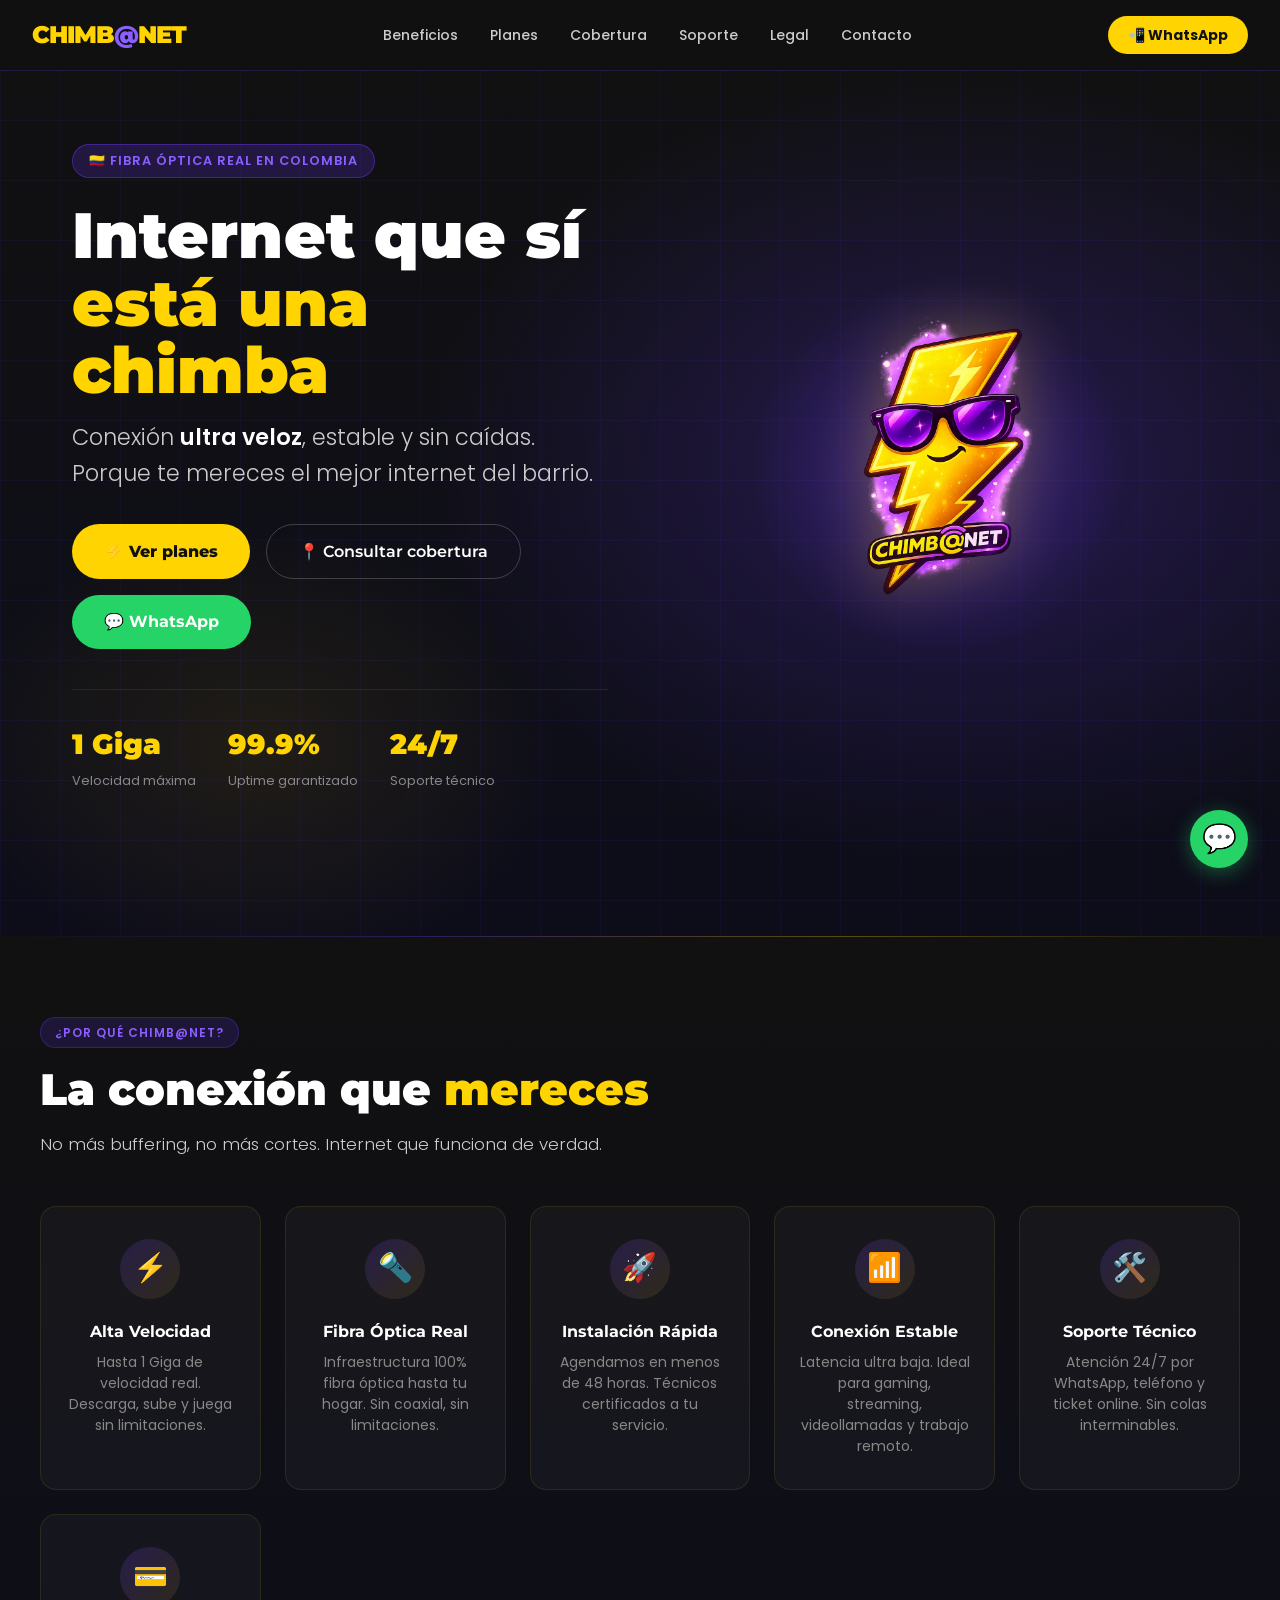
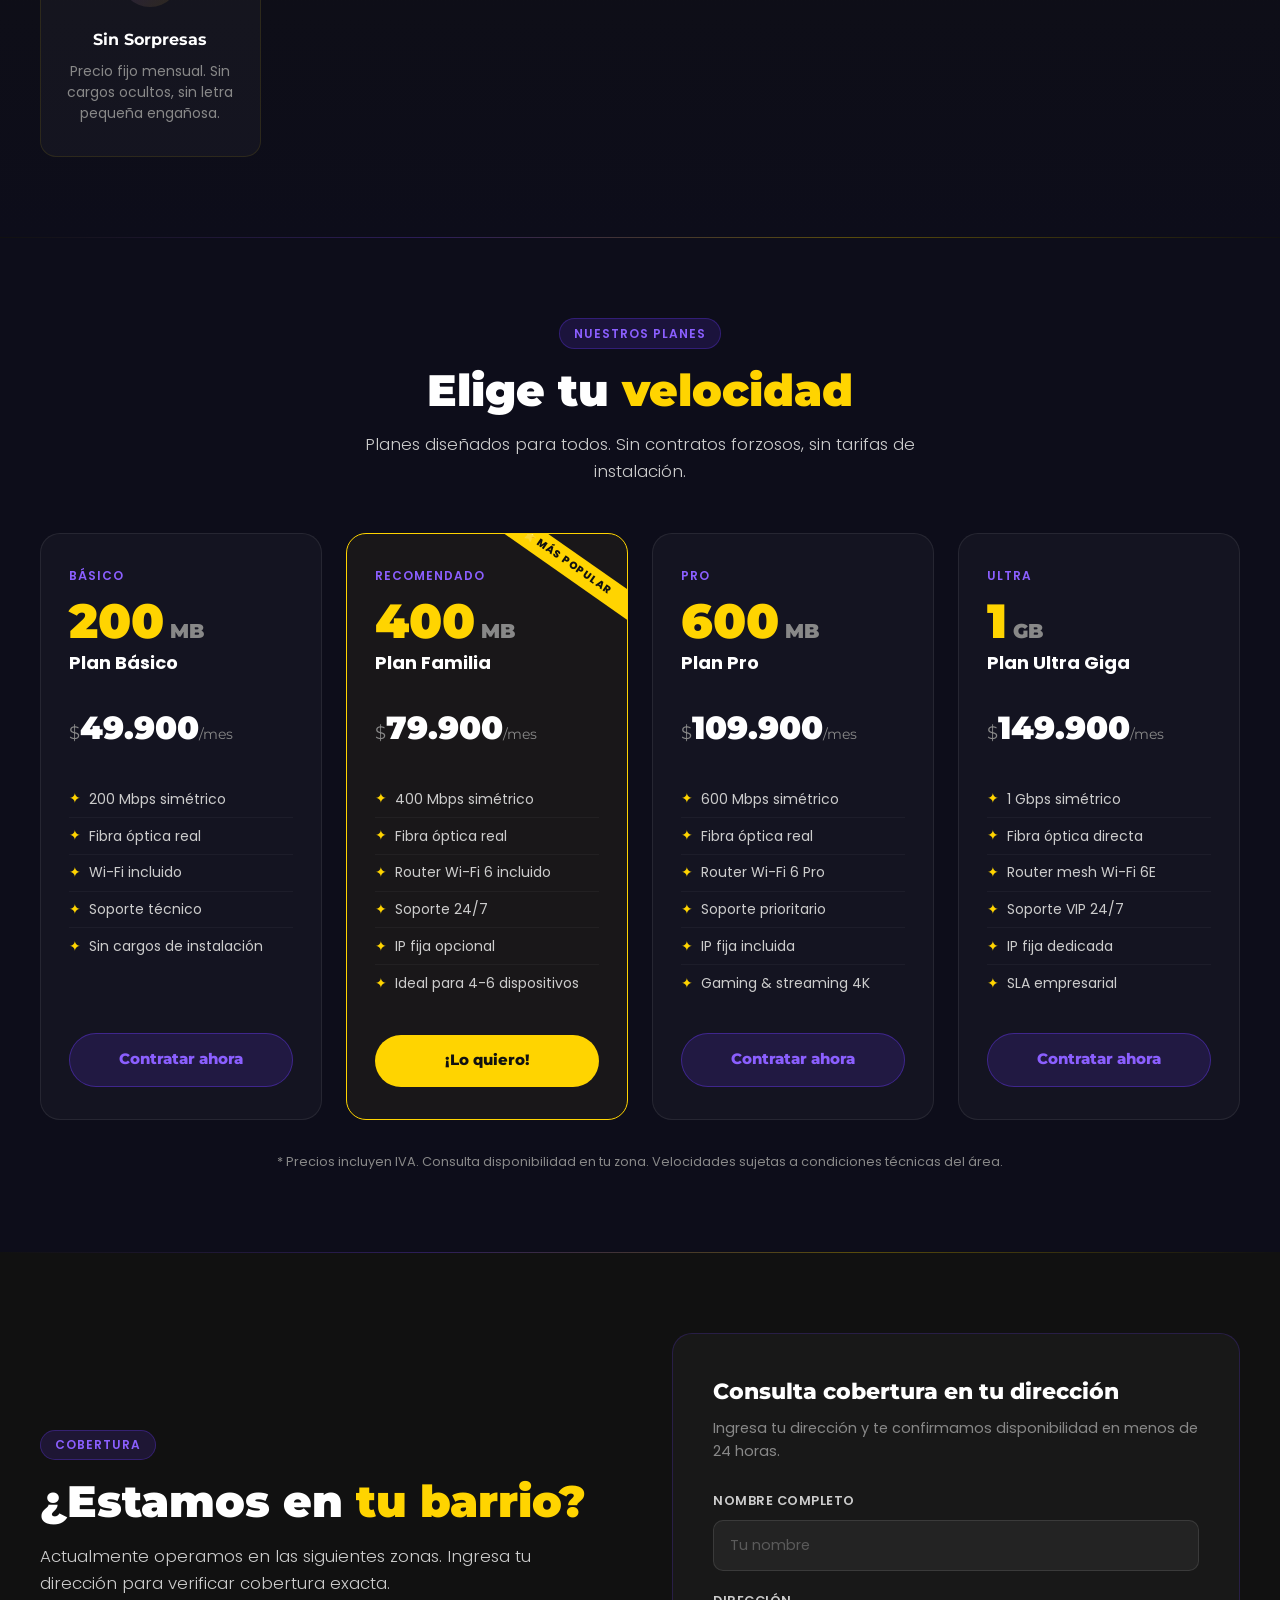
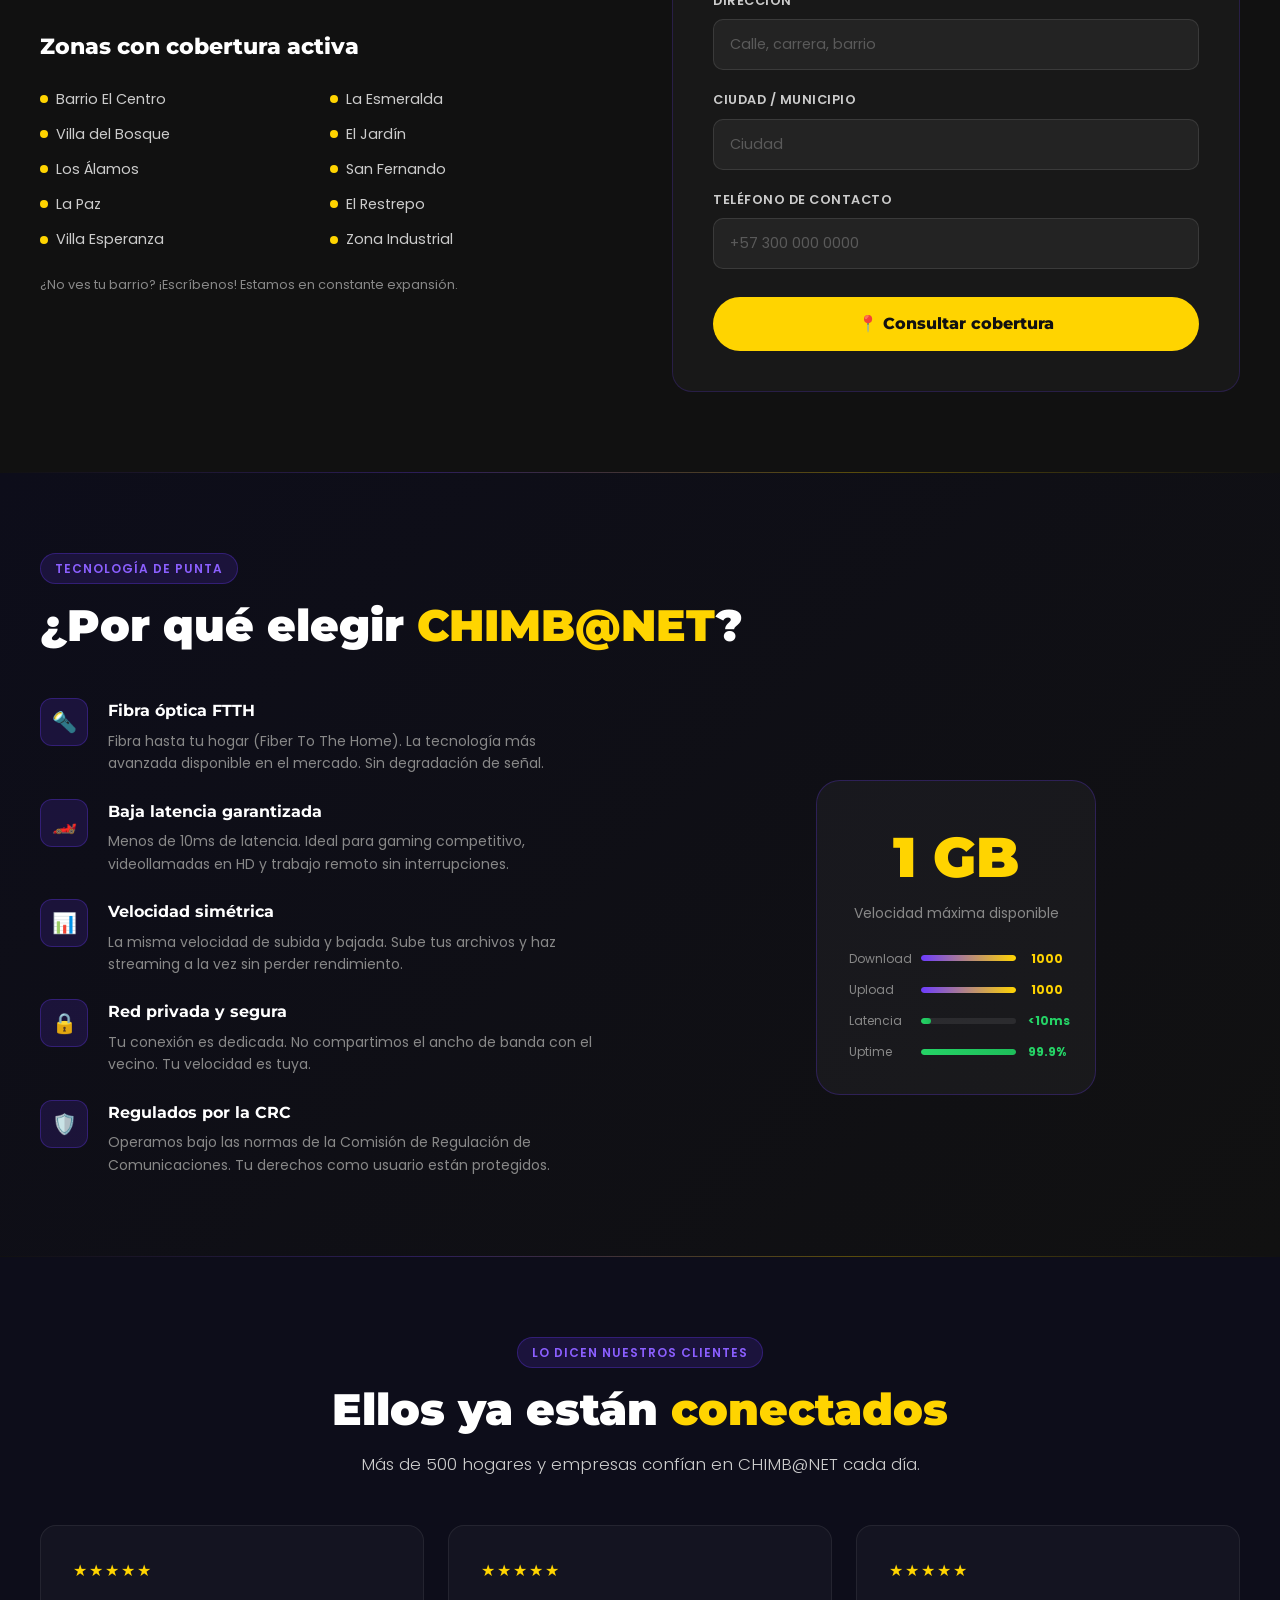
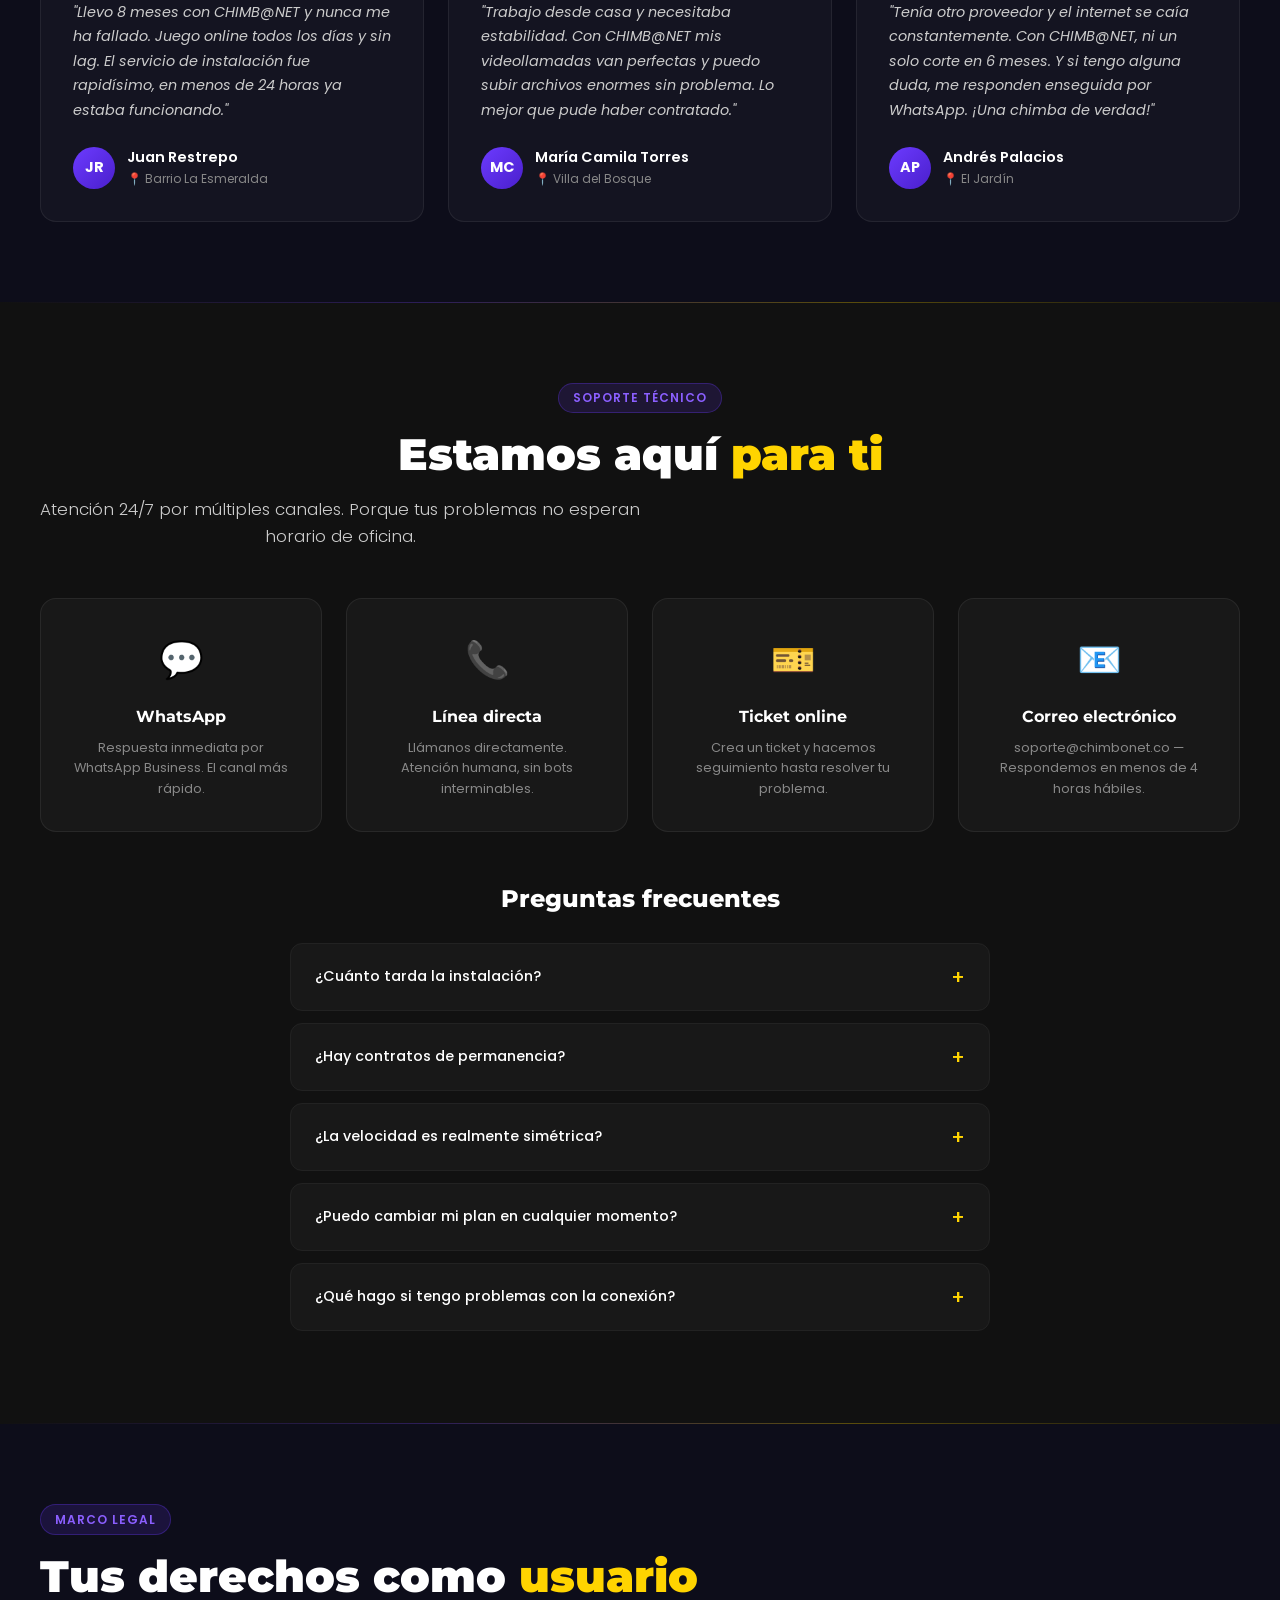
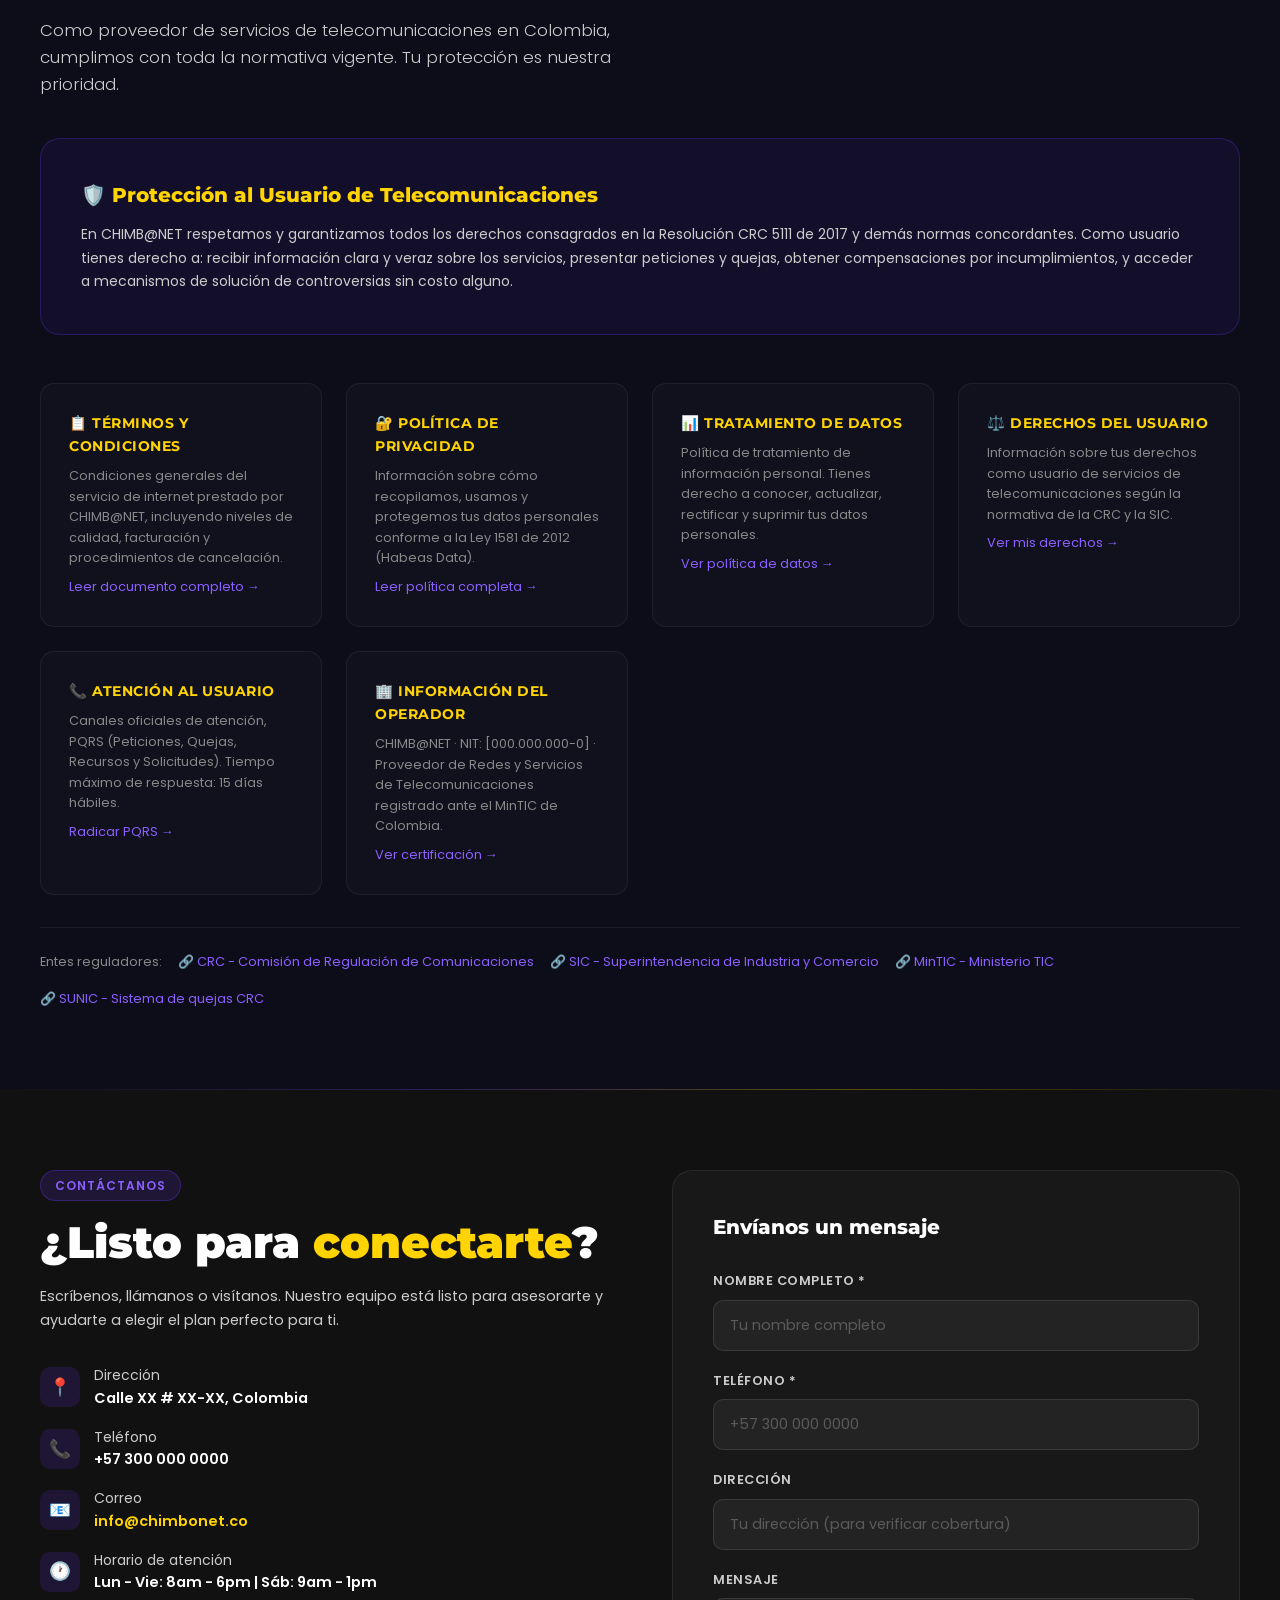
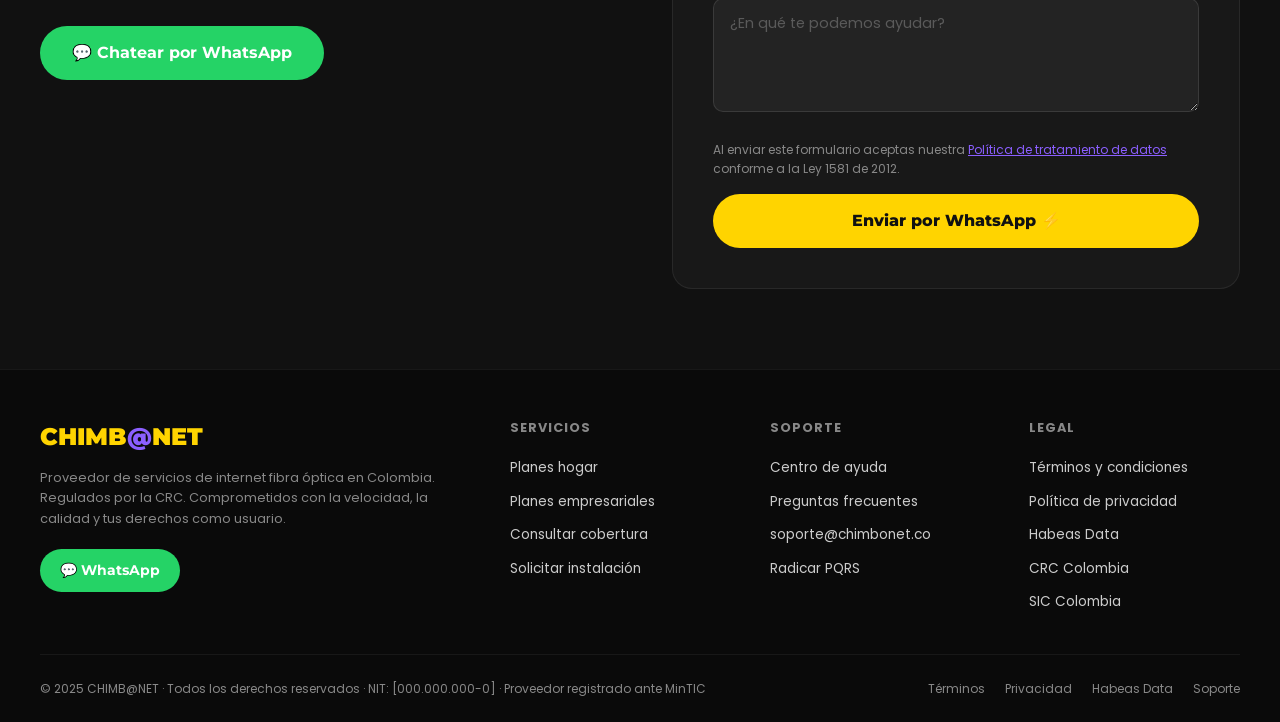
==== commit 7ddf6639: "Update index.html" ====
--- a/index.html
+++ b/index.html
@@ -967,7 +967,7 @@
     </div>
     <div class="hero-mascot fade-in">
       <div class="mascot-glow"></div>
-      <img src="MASCOTA-LOGO-PEQUEÑO.png" alt="Mascota CHIMB@NET - Rayo con gafas" class="mascot-img">
+      <img src="MASCOTA-LOGO-PEQUEÑO.webp" alt="Mascota CHIMB@NET - Rayo con gafas" class="mascot-img">
     </div>
   </div>
 </section>
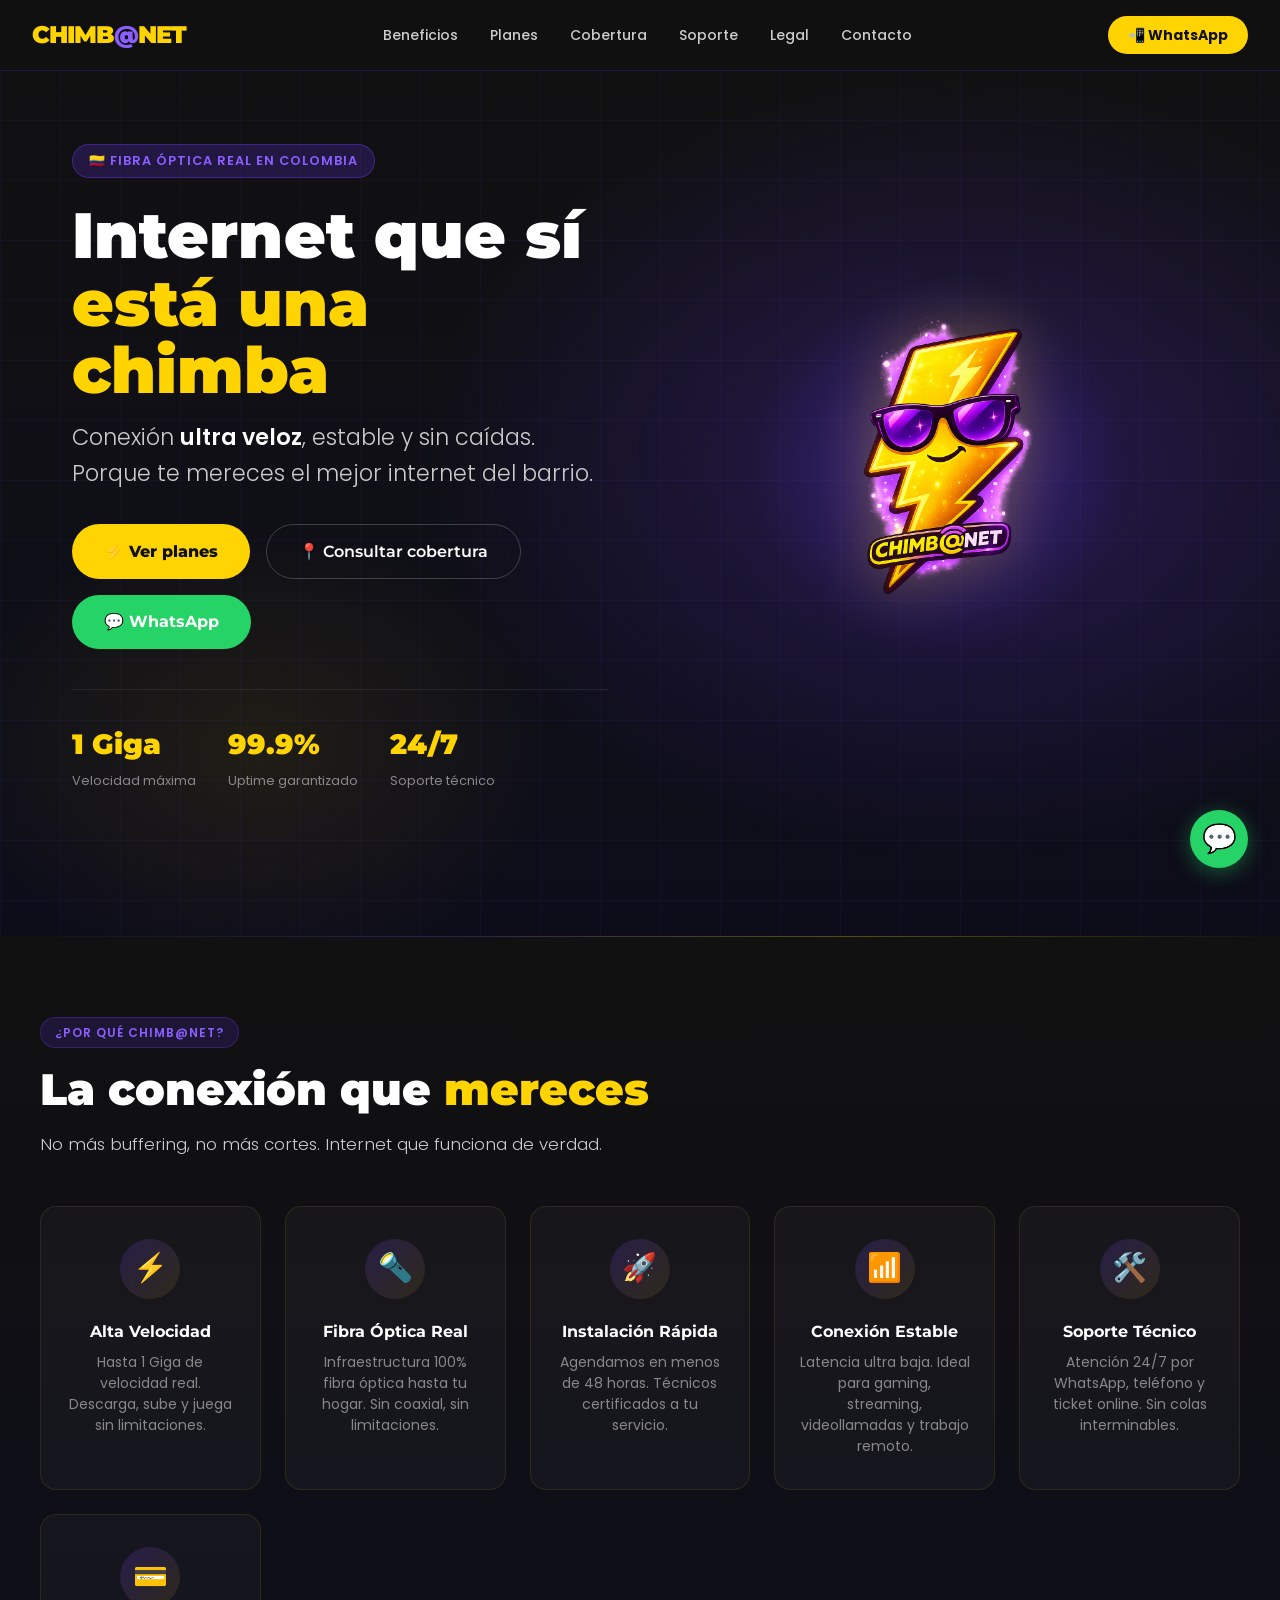
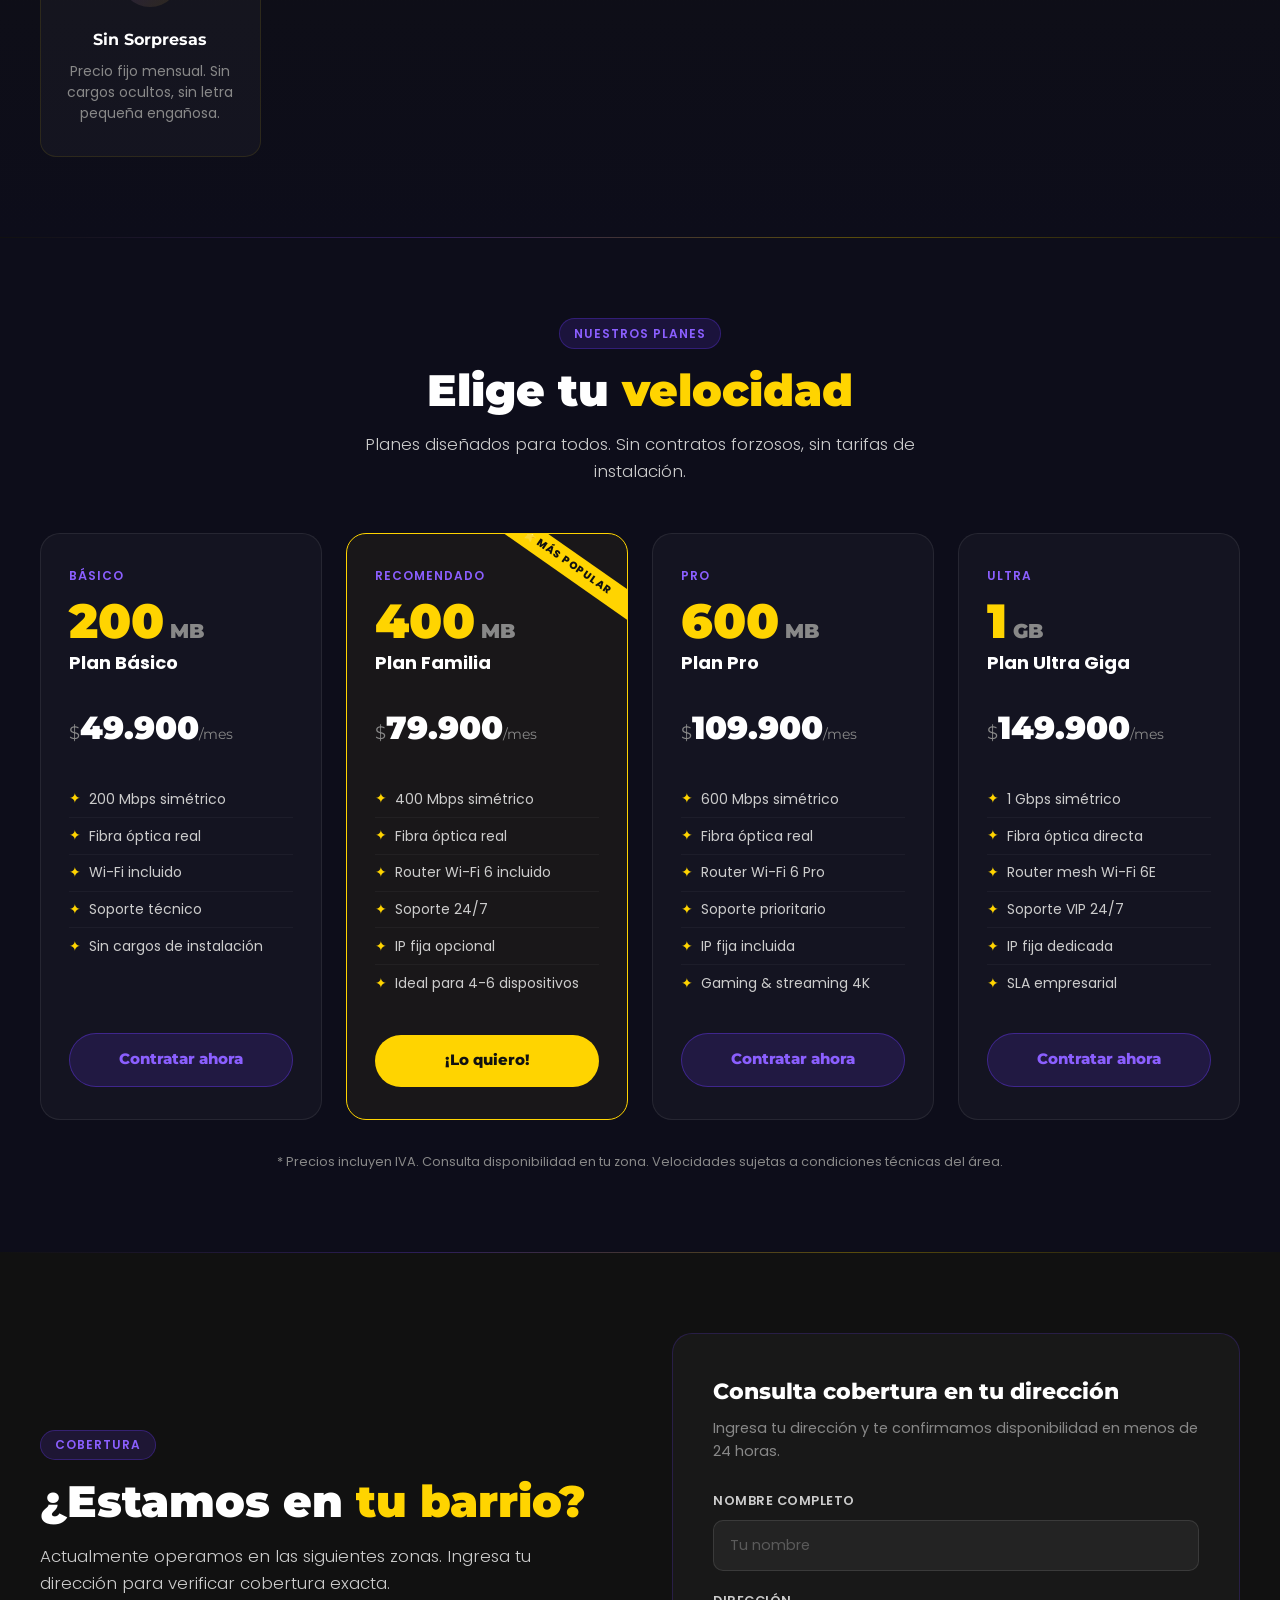
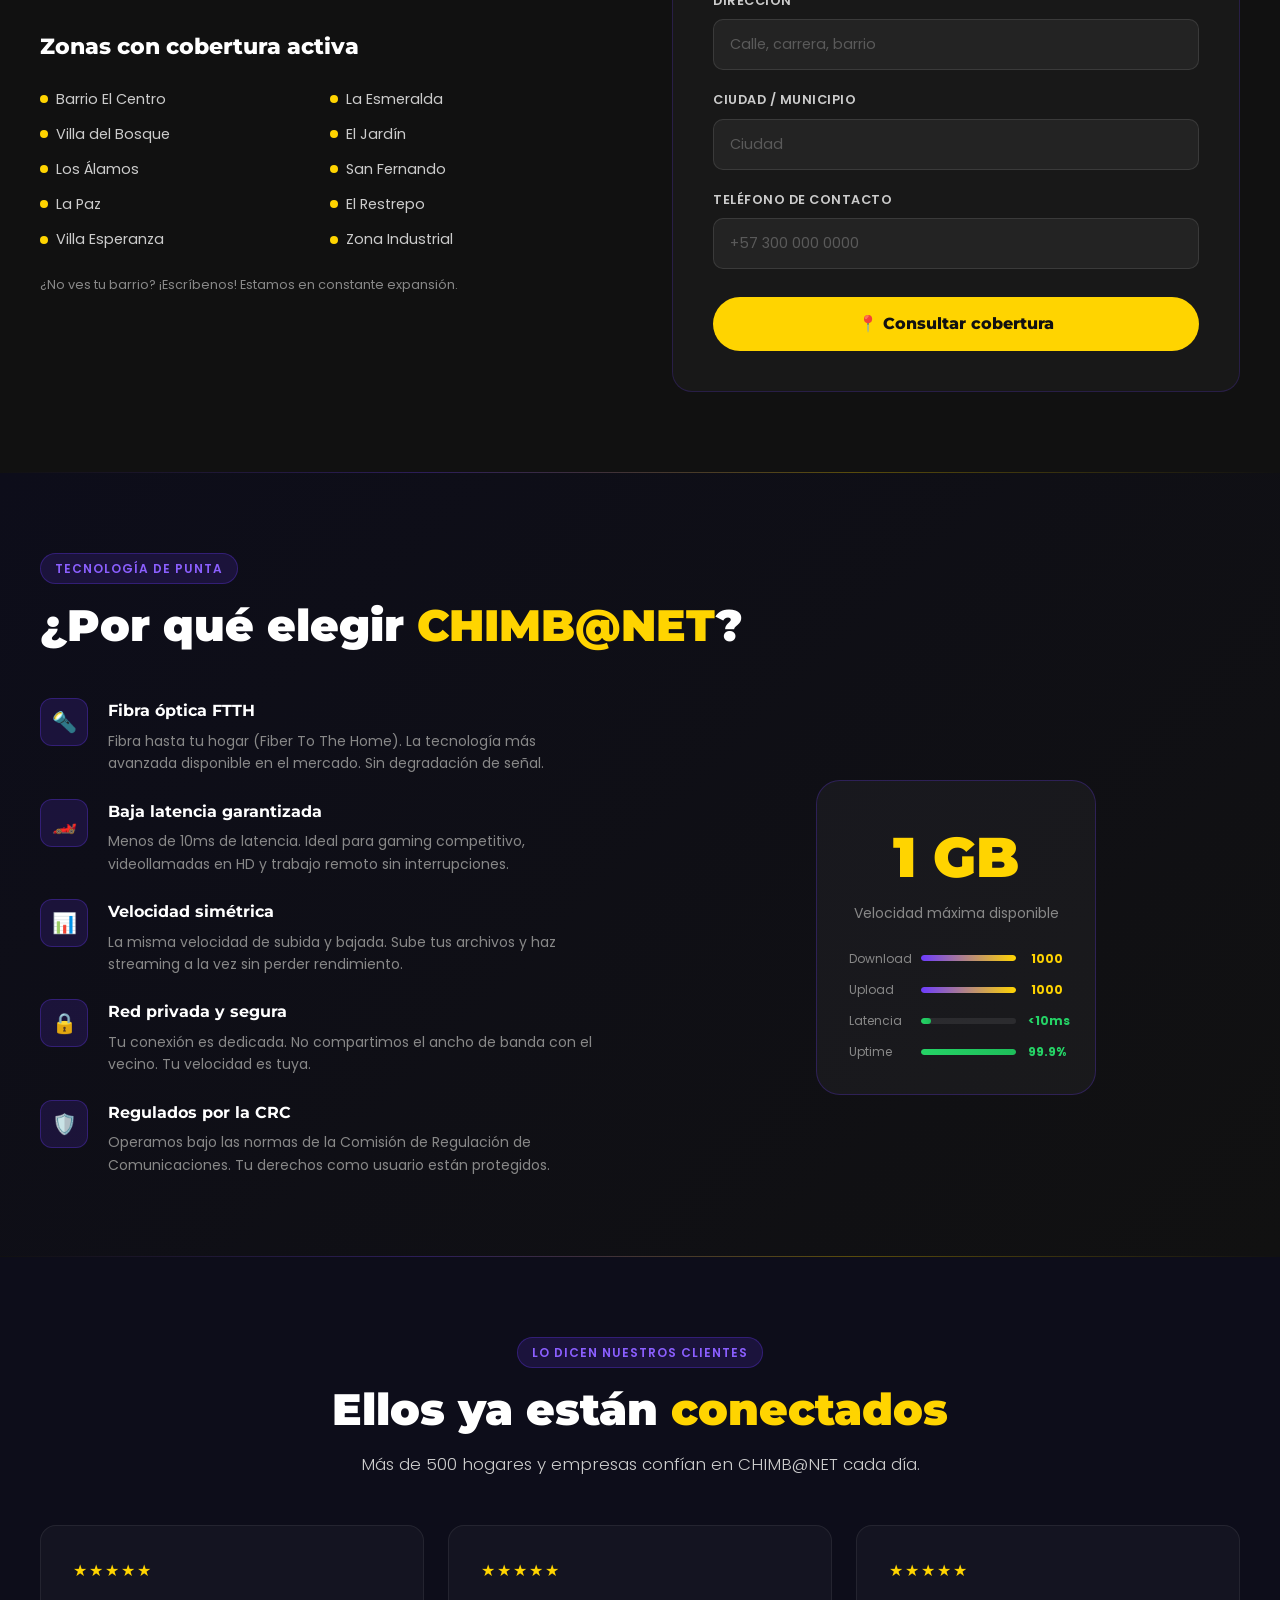
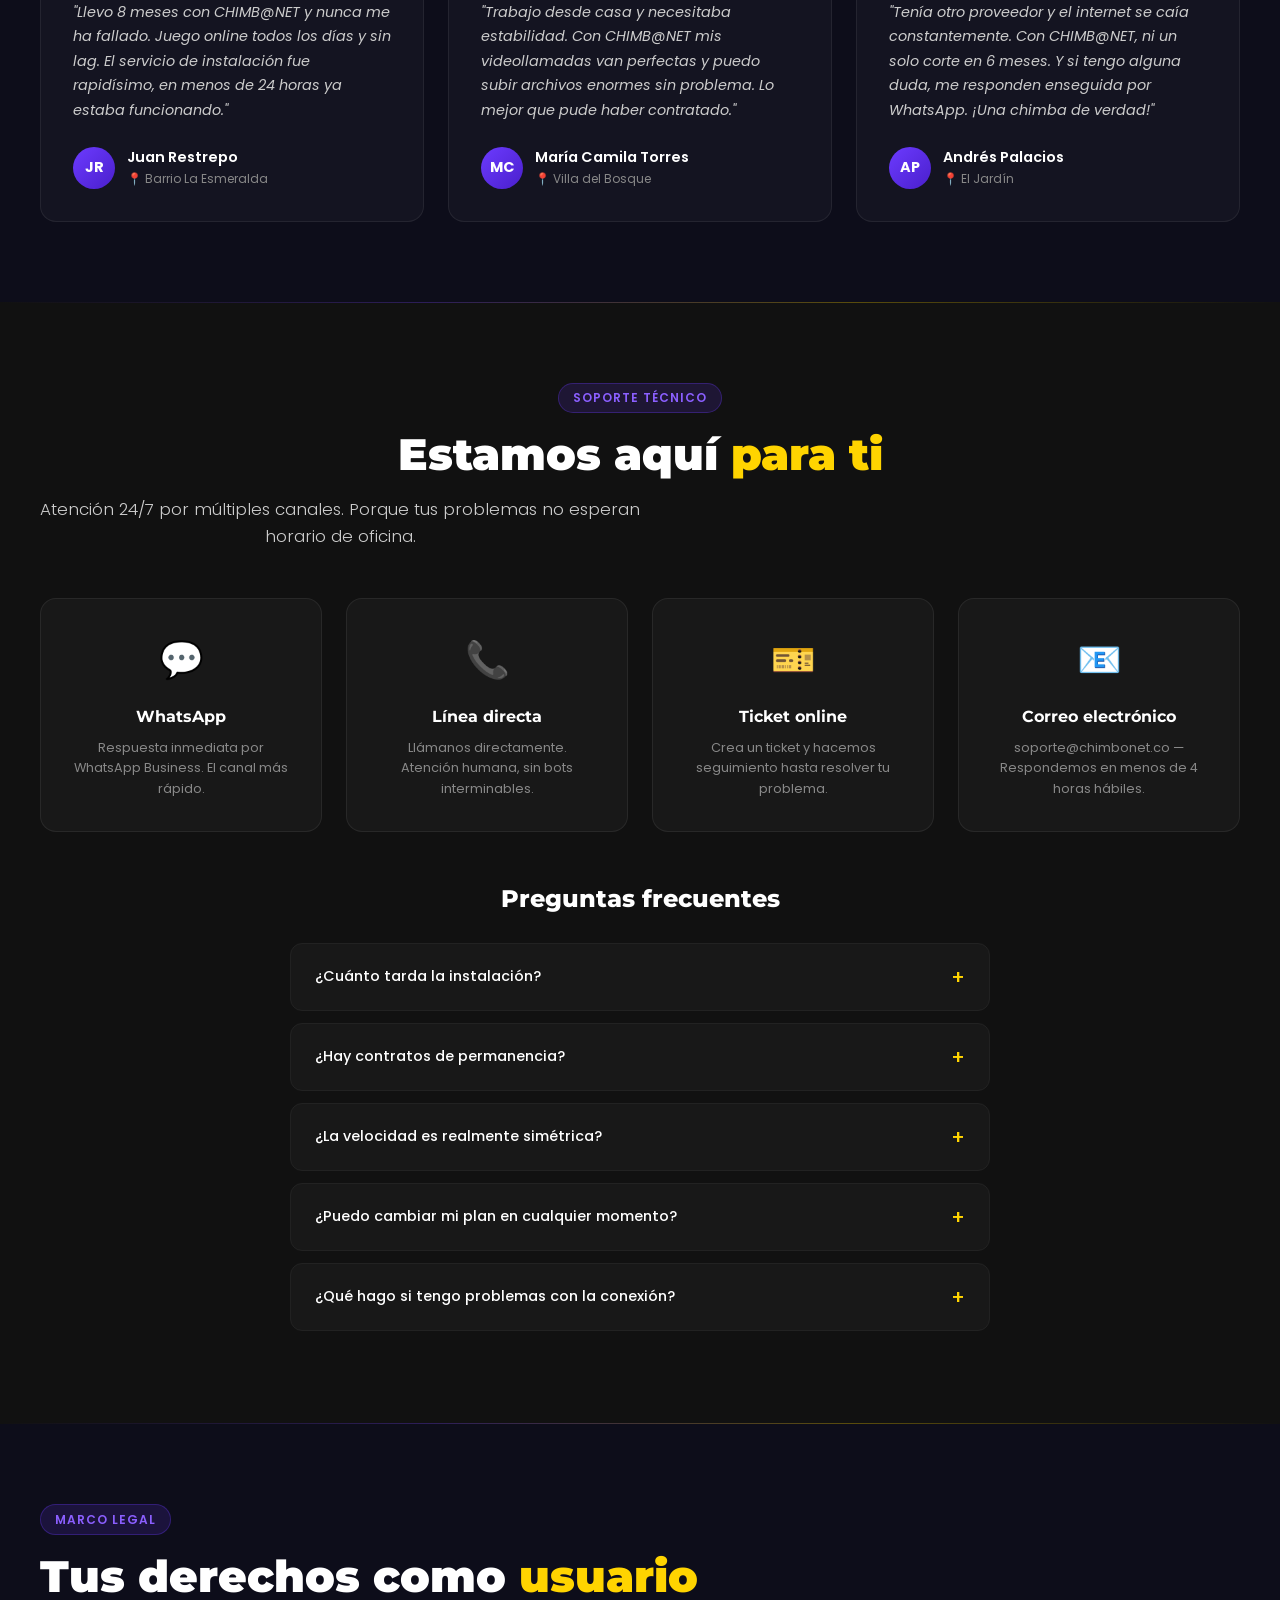
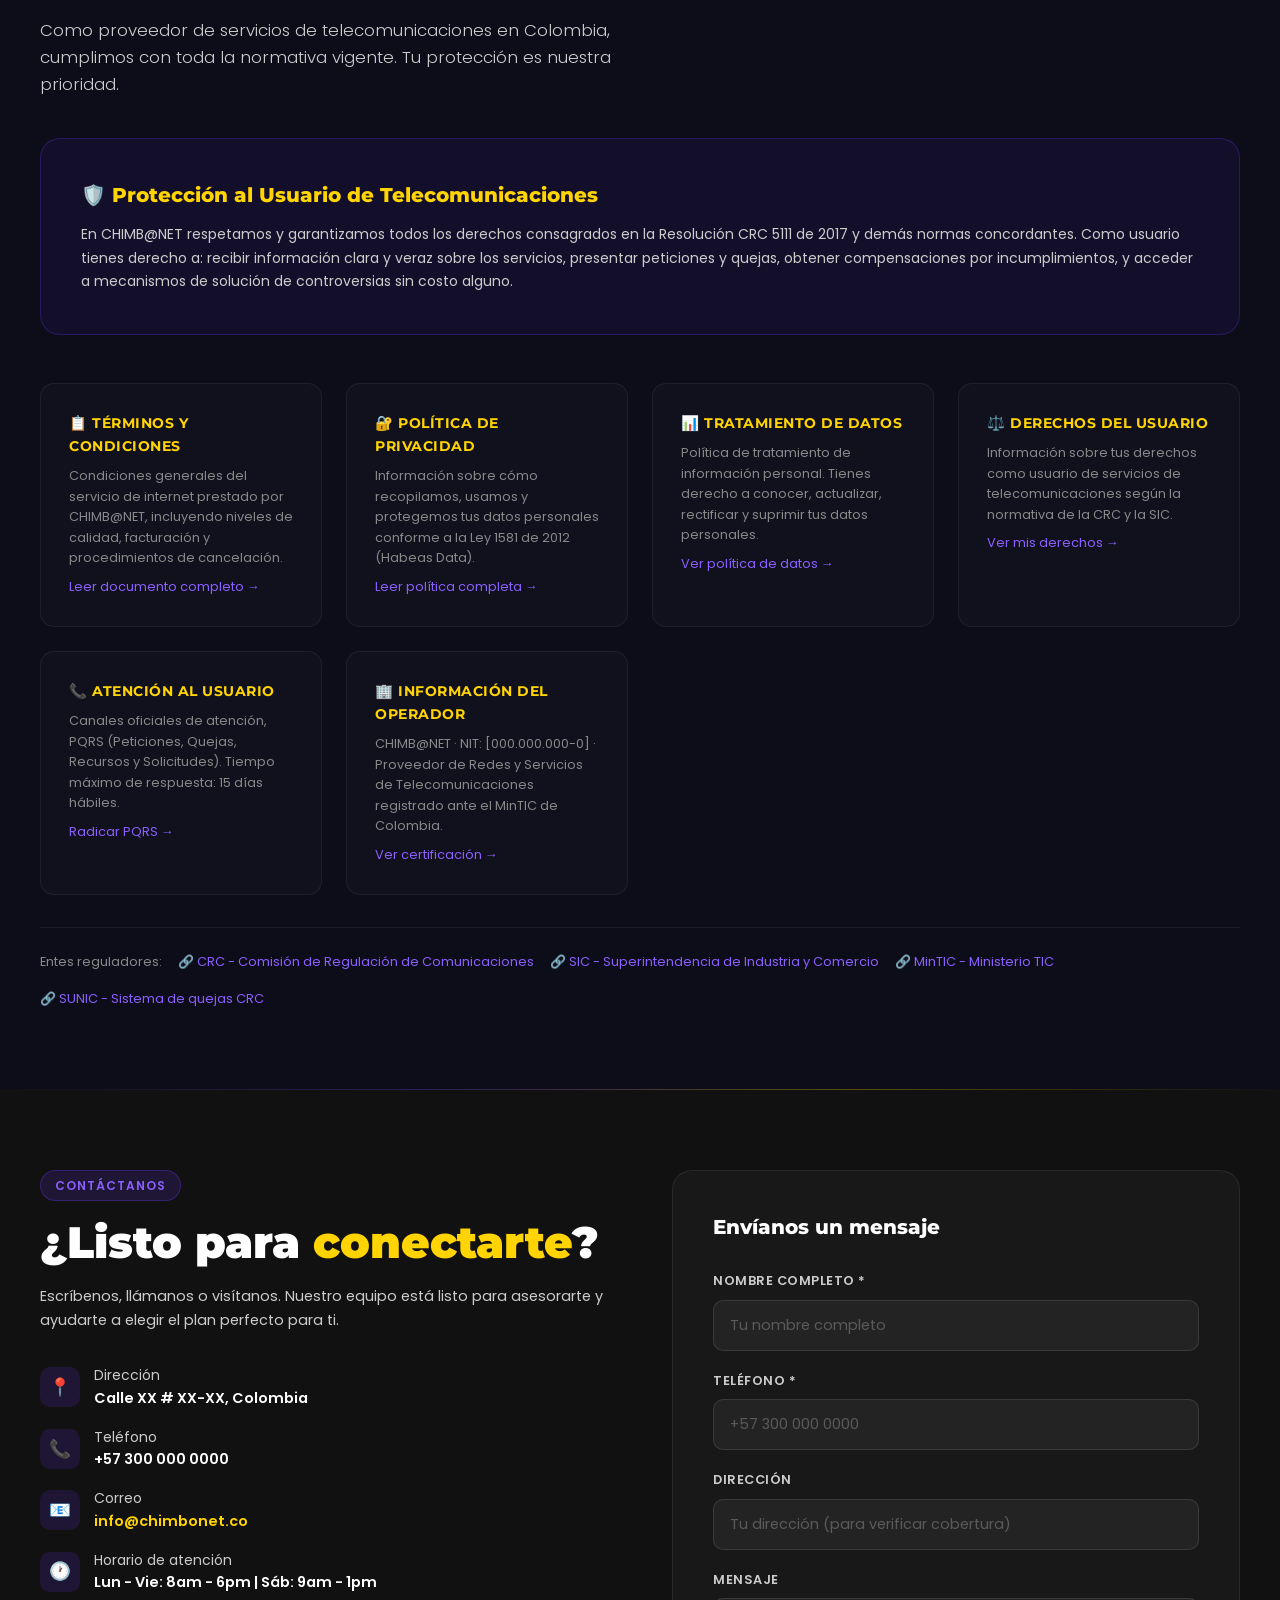
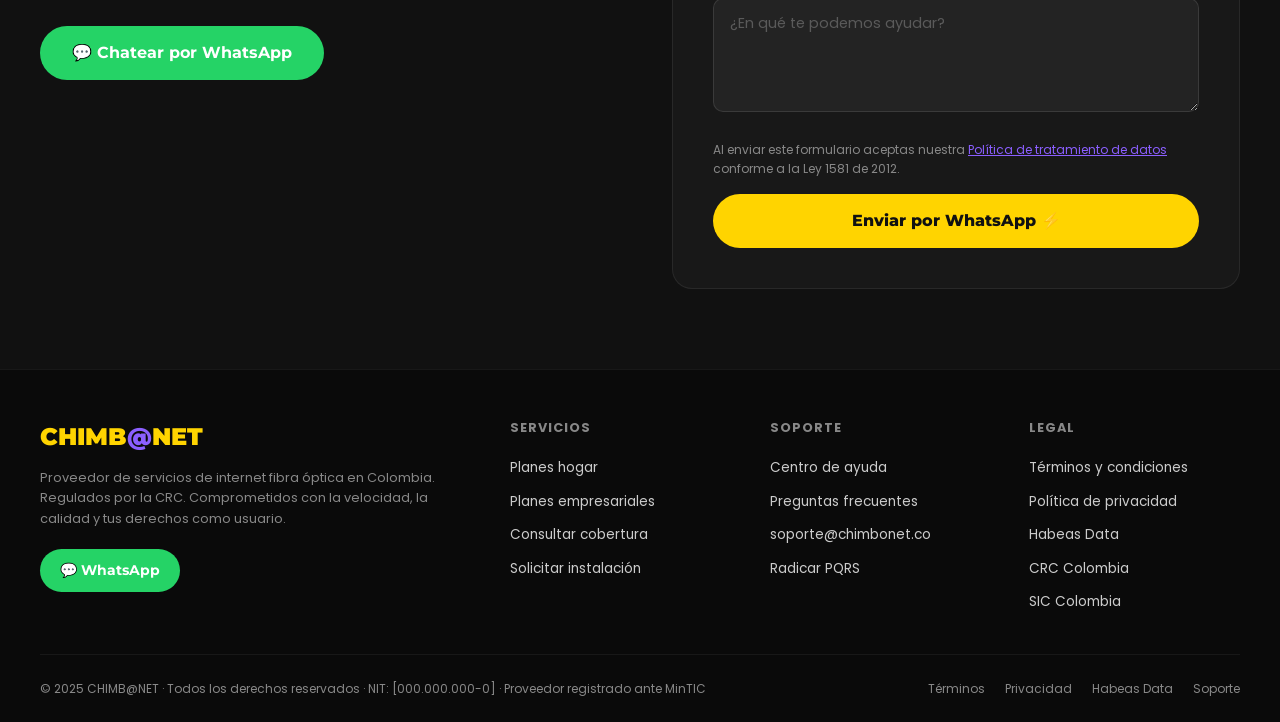
==== commit 41835471: "Update index.html" ====
--- a/index.html
+++ b/index.html
@@ -927,7 +927,7 @@
     <li><a href="#planes">Planes</a></li>
     <li><a href="#cobertura">Cobertura</a></li>
     <li><a href="#soporte">Soporte</a></li>
-    <li><a href="#legal">Legal</a></li>
+    <li><a href="legal/terminos.html">Legal</a></li>
     <li><a href="#contacto">Contacto</a></li>
   </ul>
   <a href="https://wa.me/573000000000?text=Hola%2C+quiero+información+sobre+los+planes+de+internet" class="nav-cta" target="_blank" rel="noopener">📲 WhatsApp</a>
@@ -967,7 +967,7 @@
     </div>
     <div class="hero-mascot fade-in">
       <div class="mascot-glow"></div>
-      <img src="MASCOTA-LOGO-PEQUEÑO.webp" alt="Mascota CHIMB@NET - Rayo con gafas" class="mascot-img">
+      <img src="MASCOTA-LOGO-PEQUEÑO.png" alt="Mascota CHIMB@NET - Rayo con gafas" class="mascot-img">
     </div>
   </div>
 </section>
@@ -1361,32 +1361,32 @@
       <div class="legal-card">
         <h4>📋 Términos y condiciones</h4>
         <p>Condiciones generales del servicio de internet prestado por CHIMB@NET, incluyendo niveles de calidad, facturación y procedimientos de cancelación.</p>
-        <a href="#">Leer documento completo →</a>
+        <a href="legal/terminos.html">Leer documento completo →</a>
       </div>
       <div class="legal-card">
         <h4>🔐 Política de privacidad</h4>
         <p>Información sobre cómo recopilamos, usamos y protegemos tus datos personales conforme a la Ley 1581 de 2012 (Habeas Data).</p>
-        <a href="#">Leer política completa →</a>
+        <a href="legal/politica-privacidad.html">Leer política completa →</a>
       </div>
       <div class="legal-card">
         <h4>📊 Tratamiento de datos</h4>
         <p>Política de tratamiento de información personal. Tienes derecho a conocer, actualizar, rectificar y suprimir tus datos personales.</p>
-        <a href="#">Ver política de datos →</a>
+        <a href="legal/habeas-data.html">Ver política de datos →</a>
       </div>
       <div class="legal-card">
         <h4>⚖️ Derechos del usuario</h4>
         <p>Información sobre tus derechos como usuario de servicios de telecomunicaciones según la normativa de la CRC y la SIC.</p>
-        <a href="#">Ver mis derechos →</a>
+        <a href="legal/derechos-usuario.html">Ver mis derechos →</a>
       </div>
       <div class="legal-card">
         <h4>📞 Atención al usuario</h4>
         <p>Canales oficiales de atención, PQRS (Peticiones, Quejas, Recursos y Solicitudes). Tiempo máximo de respuesta: 15 días hábiles.</p>
-        <a href="mailto:pqrs@chimbonet.co">Radicar PQRS →</a>
+        <a href="legal/atencion-usuario.html">Radicar PQRS →</a>
       </div>
       <div class="legal-card">
         <h4>🏢 Información del operador</h4>
         <p>CHIMB@NET · NIT: [000.000.000-0] · Proveedor de Redes y Servicios de Telecomunicaciones registrado ante el MinTIC de Colombia.</p>
-        <a href="#">Ver certificación →</a>
+        <a href="legal/informacion-operador.html">Ver certificación →</a>
       </div>
     </div>
     <div class="legal-links">
@@ -1459,7 +1459,7 @@
           <label class="form-label">Mensaje</label>
           <textarea class="form-input" rows="4" placeholder="¿En qué te podemos ayudar?" style="resize: vertical; font-family: 'Poppins', sans-serif;"></textarea>
         </div>
-        <p style="font-size:0.75rem; color: var(--gray); margin-bottom: 1rem;">Al enviar este formulario aceptas nuestra <a href="#legal" style="color: var(--purple-light);">Política de tratamiento de datos</a> conforme a la Ley 1581 de 2012.</p>
+        <p style="font-size:0.75rem; color: var(--gray); margin-bottom: 1rem;">Al enviar este formulario aceptas nuestra <a href="legal/terminos.html" style="color: var(--purple-light);">Política de tratamiento de datos</a> conforme a la Ley 1581 de 2012.</p>
         <a href="https://wa.me/573000000000?text=Hola%2C+me+interesa+un+plan+de+internet+con+CHIMB@NET" class="btn-primary" style="width: 100%; justify-content: center;" target="_blank" rel="noopener">Enviar por WhatsApp ⚡</a>
       </div>
     </div>
@@ -1495,9 +1495,9 @@
     <div>
       <div class="footer-title">Legal</div>
       <ul class="footer-links">
-        <li><a href="#legal">Términos y condiciones</a></li>
-        <li><a href="#legal">Política de privacidad</a></li>
-        <li><a href="#legal">Habeas Data</a></li>
+        <li><a href="legal/terminos.html">Términos y condiciones</a></li>
+        <li><a href="legal/terminos.html">Política de privacidad</a></li>
+        <li><a href="legal/terminos.html">Habeas Data</a></li>
         <li><a href="https://www.crcom.gov.co" target="_blank" rel="noopener">CRC Colombia</a></li>
         <li><a href="https://www.sic.gov.co" target="_blank" rel="noopener">SIC Colombia</a></li>
       </ul>
@@ -1506,9 +1506,9 @@
   <div class="footer-bottom">
     <span>© 2025 CHIMB@NET · Todos los derechos reservados · NIT: [000.000.000-0] · Proveedor registrado ante MinTIC</span>
     <div class="legal-row">
-      <a href="#legal">Términos</a>
-      <a href="#legal">Privacidad</a>
-      <a href="#legal">Habeas Data</a>
+      <a href="legal/terminos.html">Términos</a>
+      <a href="legal/terminos.html">Privacidad</a>
+      <a href="legal/terminos.html">Habeas Data</a>
       <a href="#soporte">Soporte</a>
     </div>
   </div>
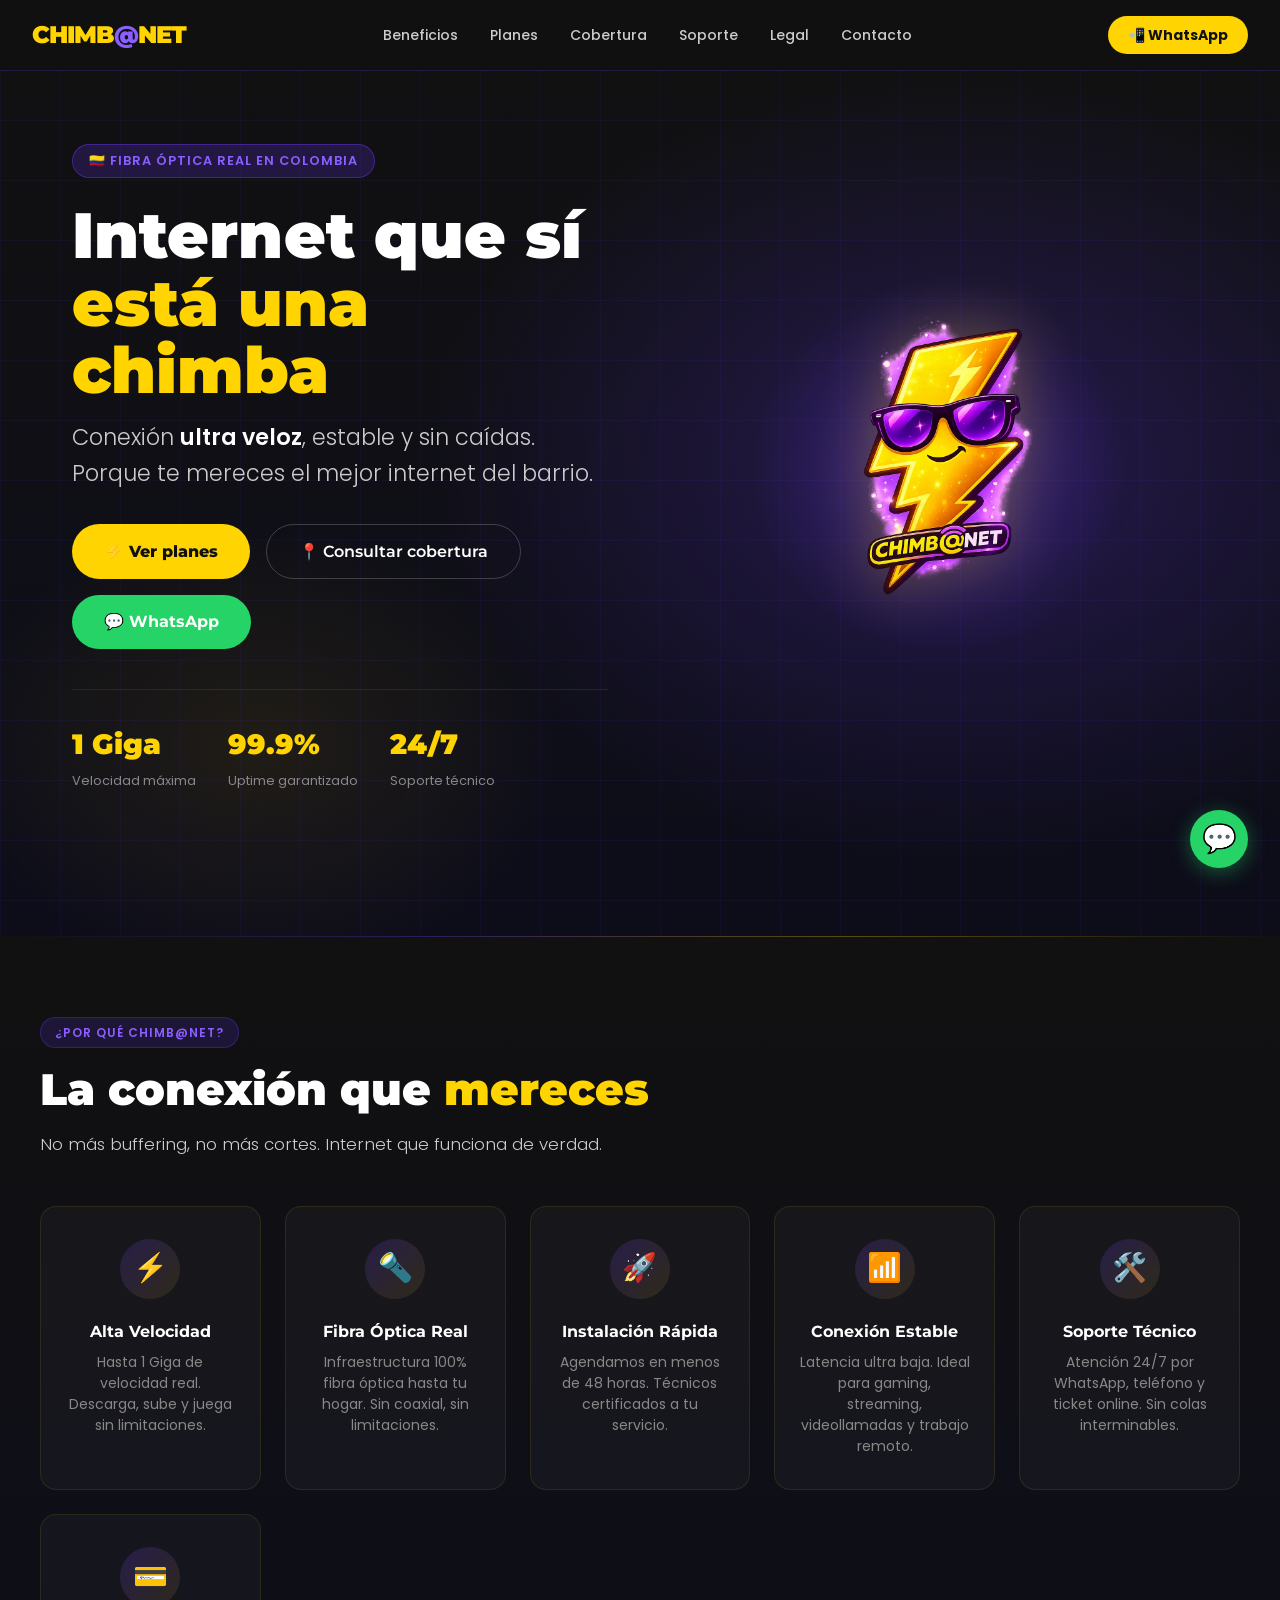
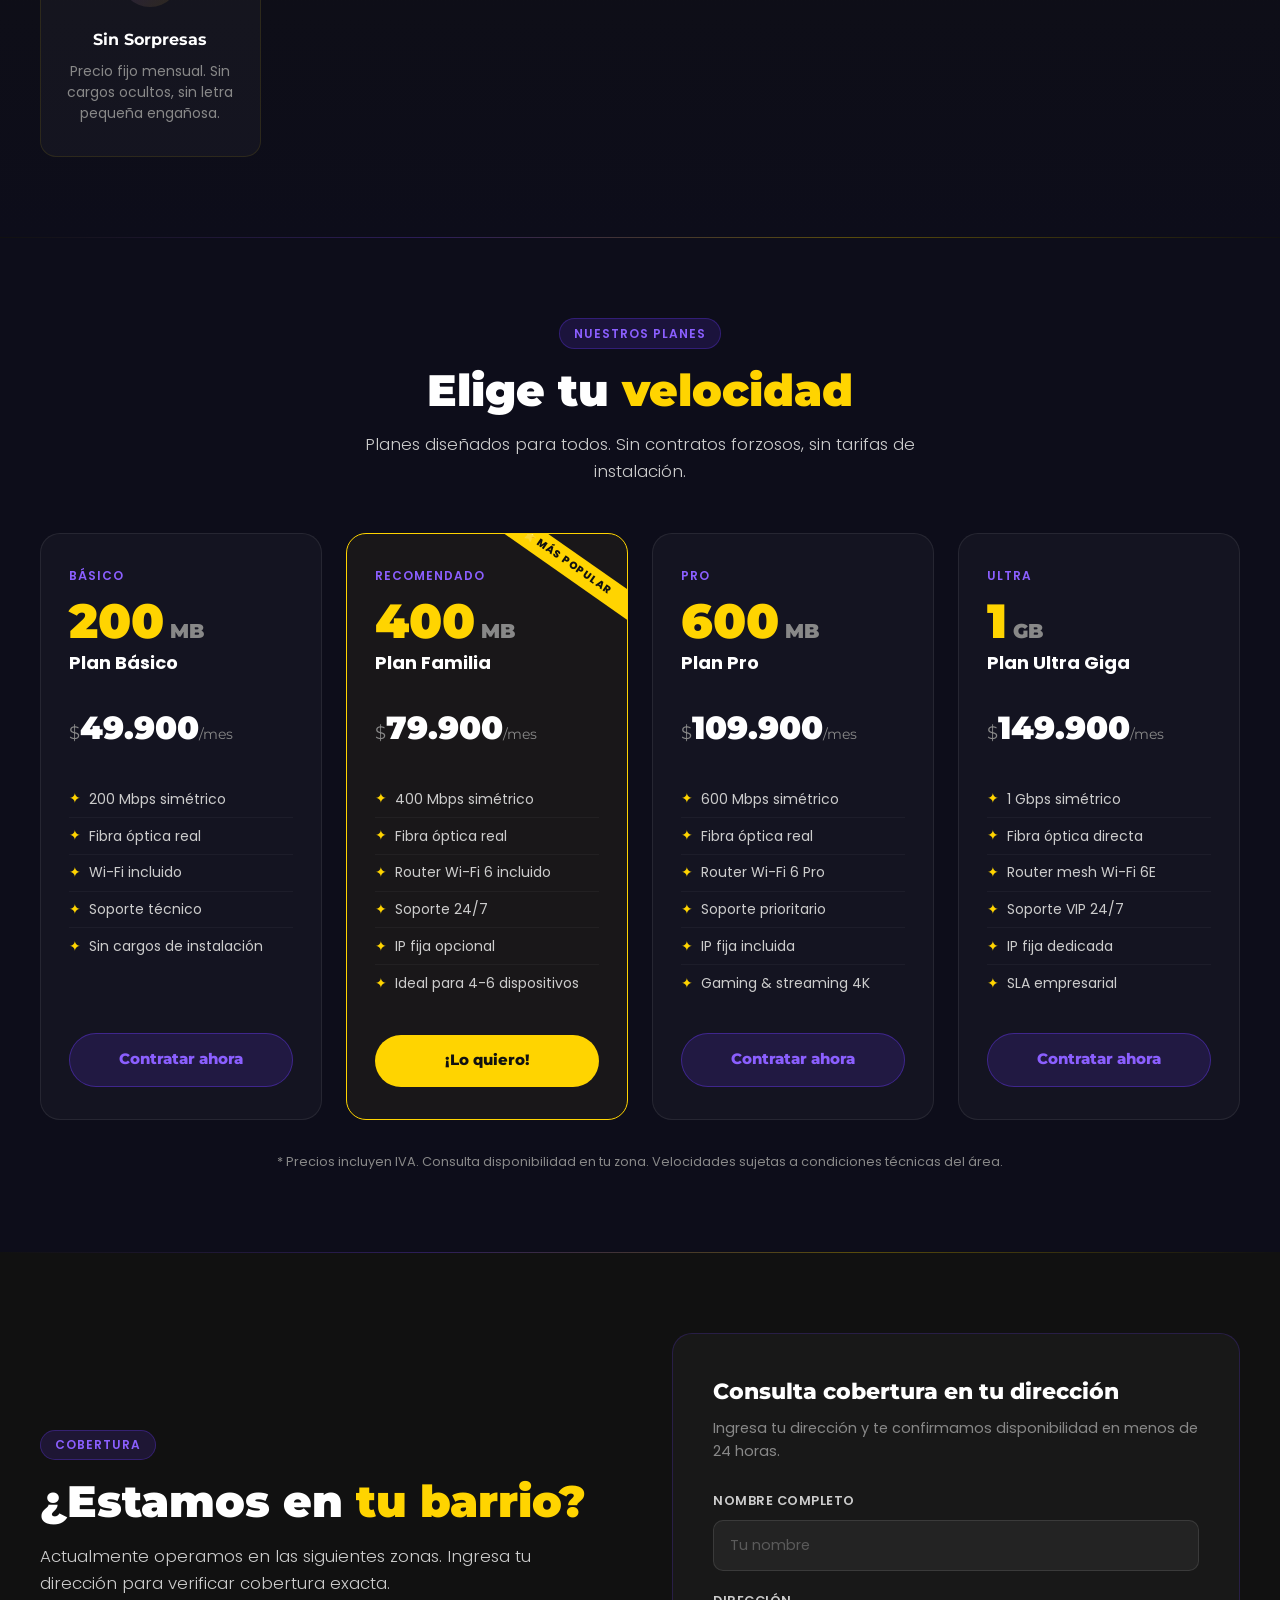
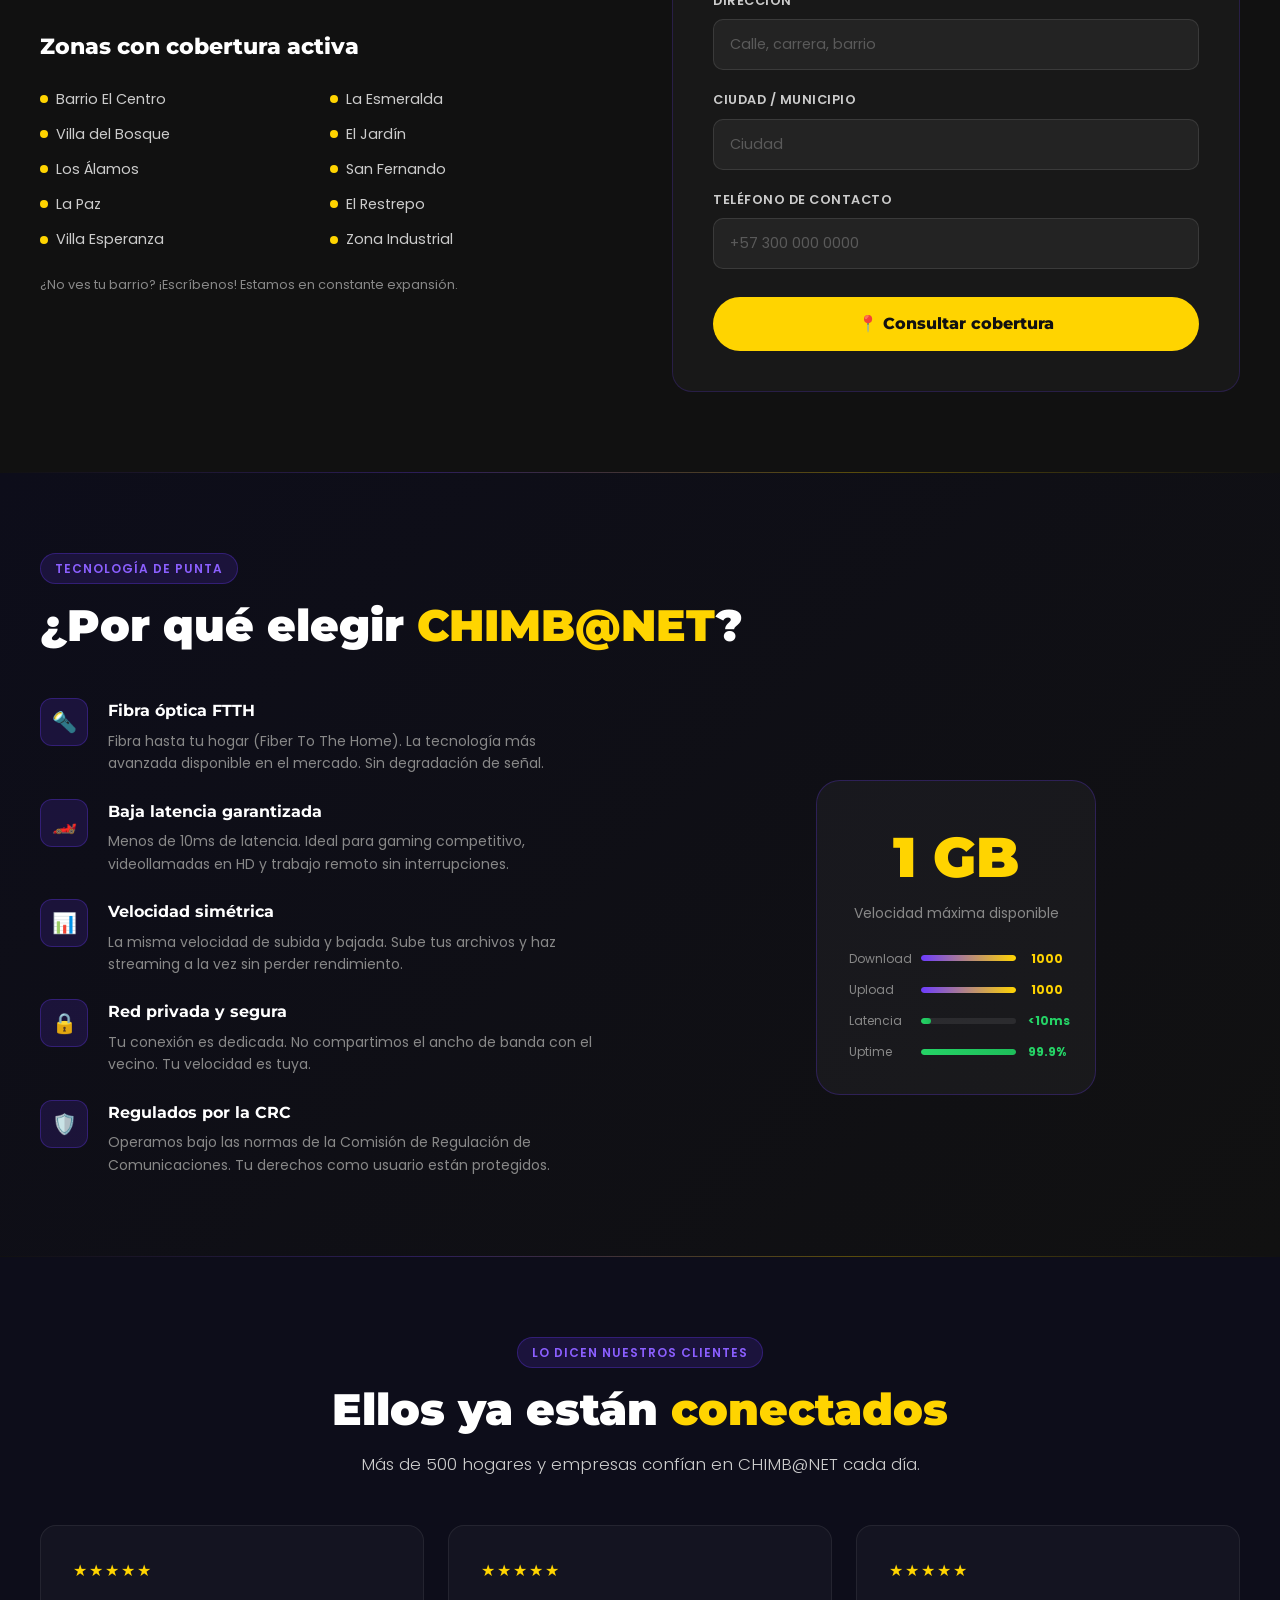
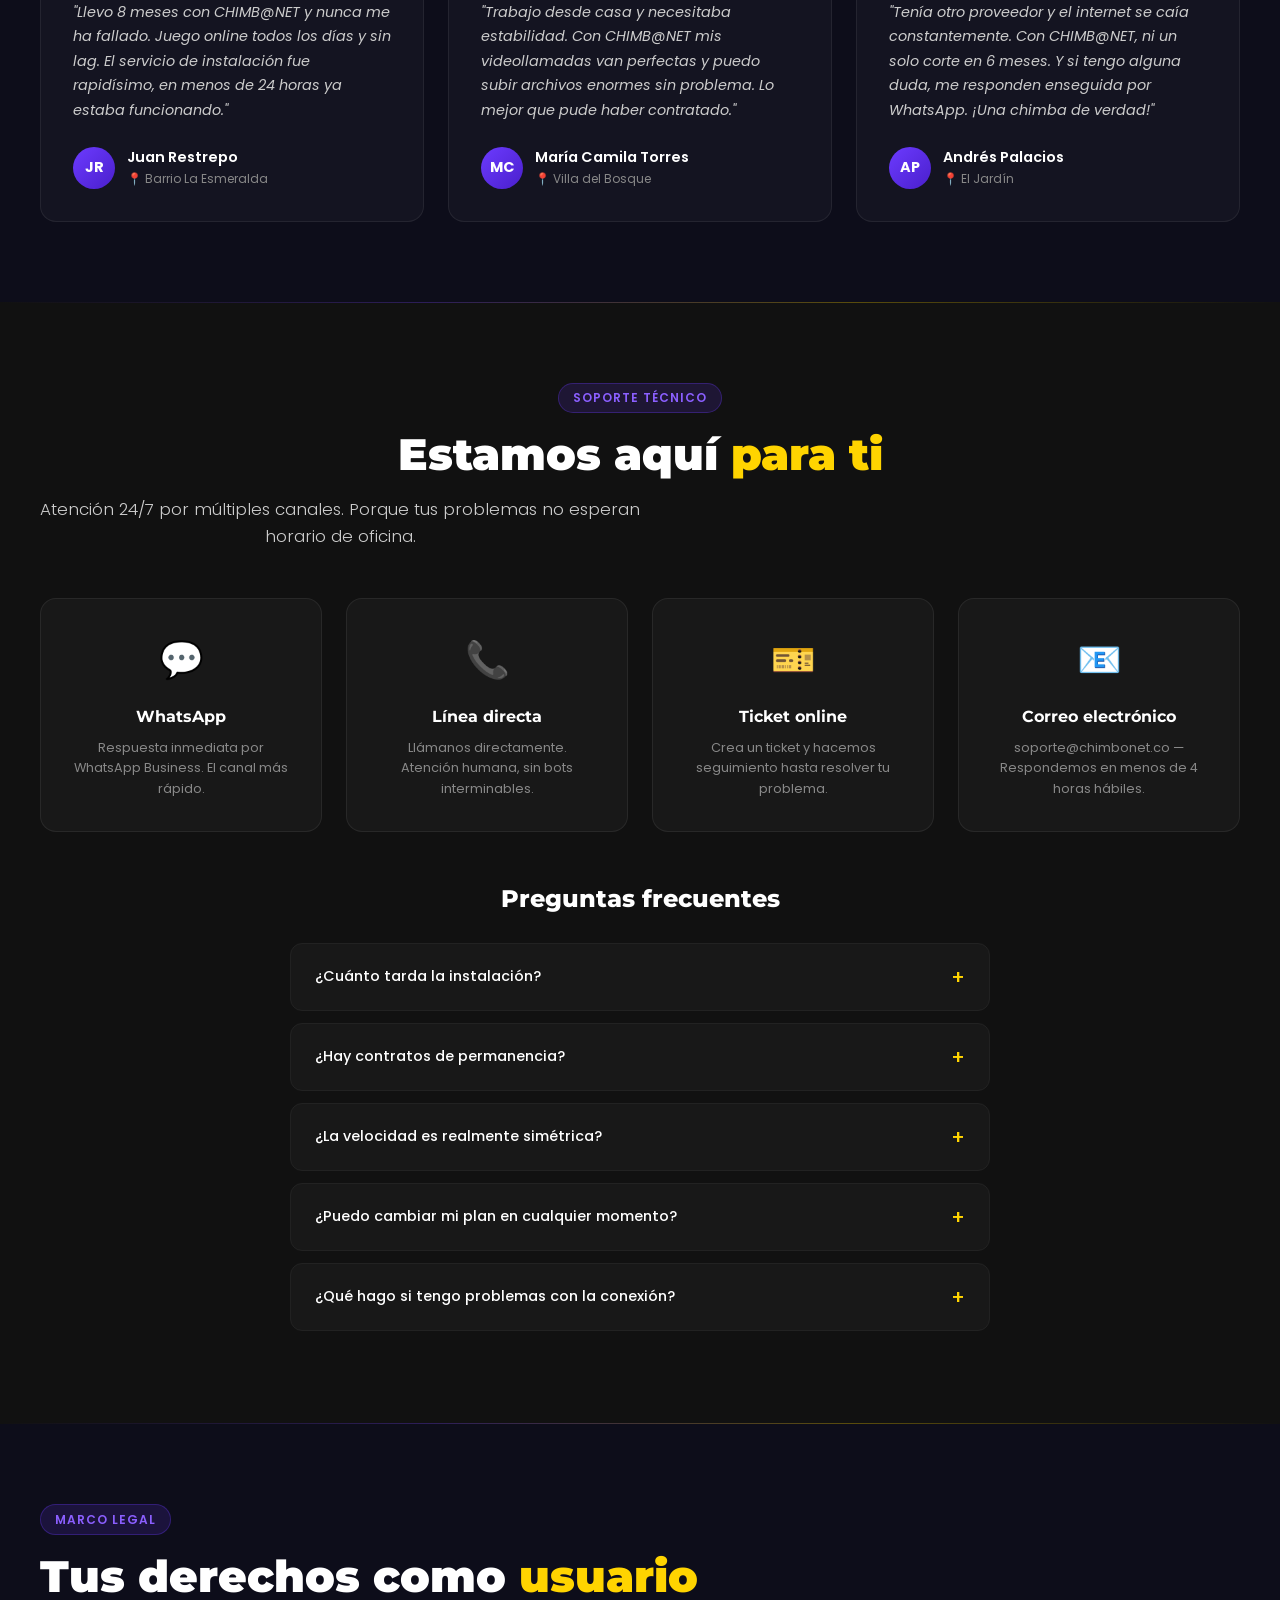
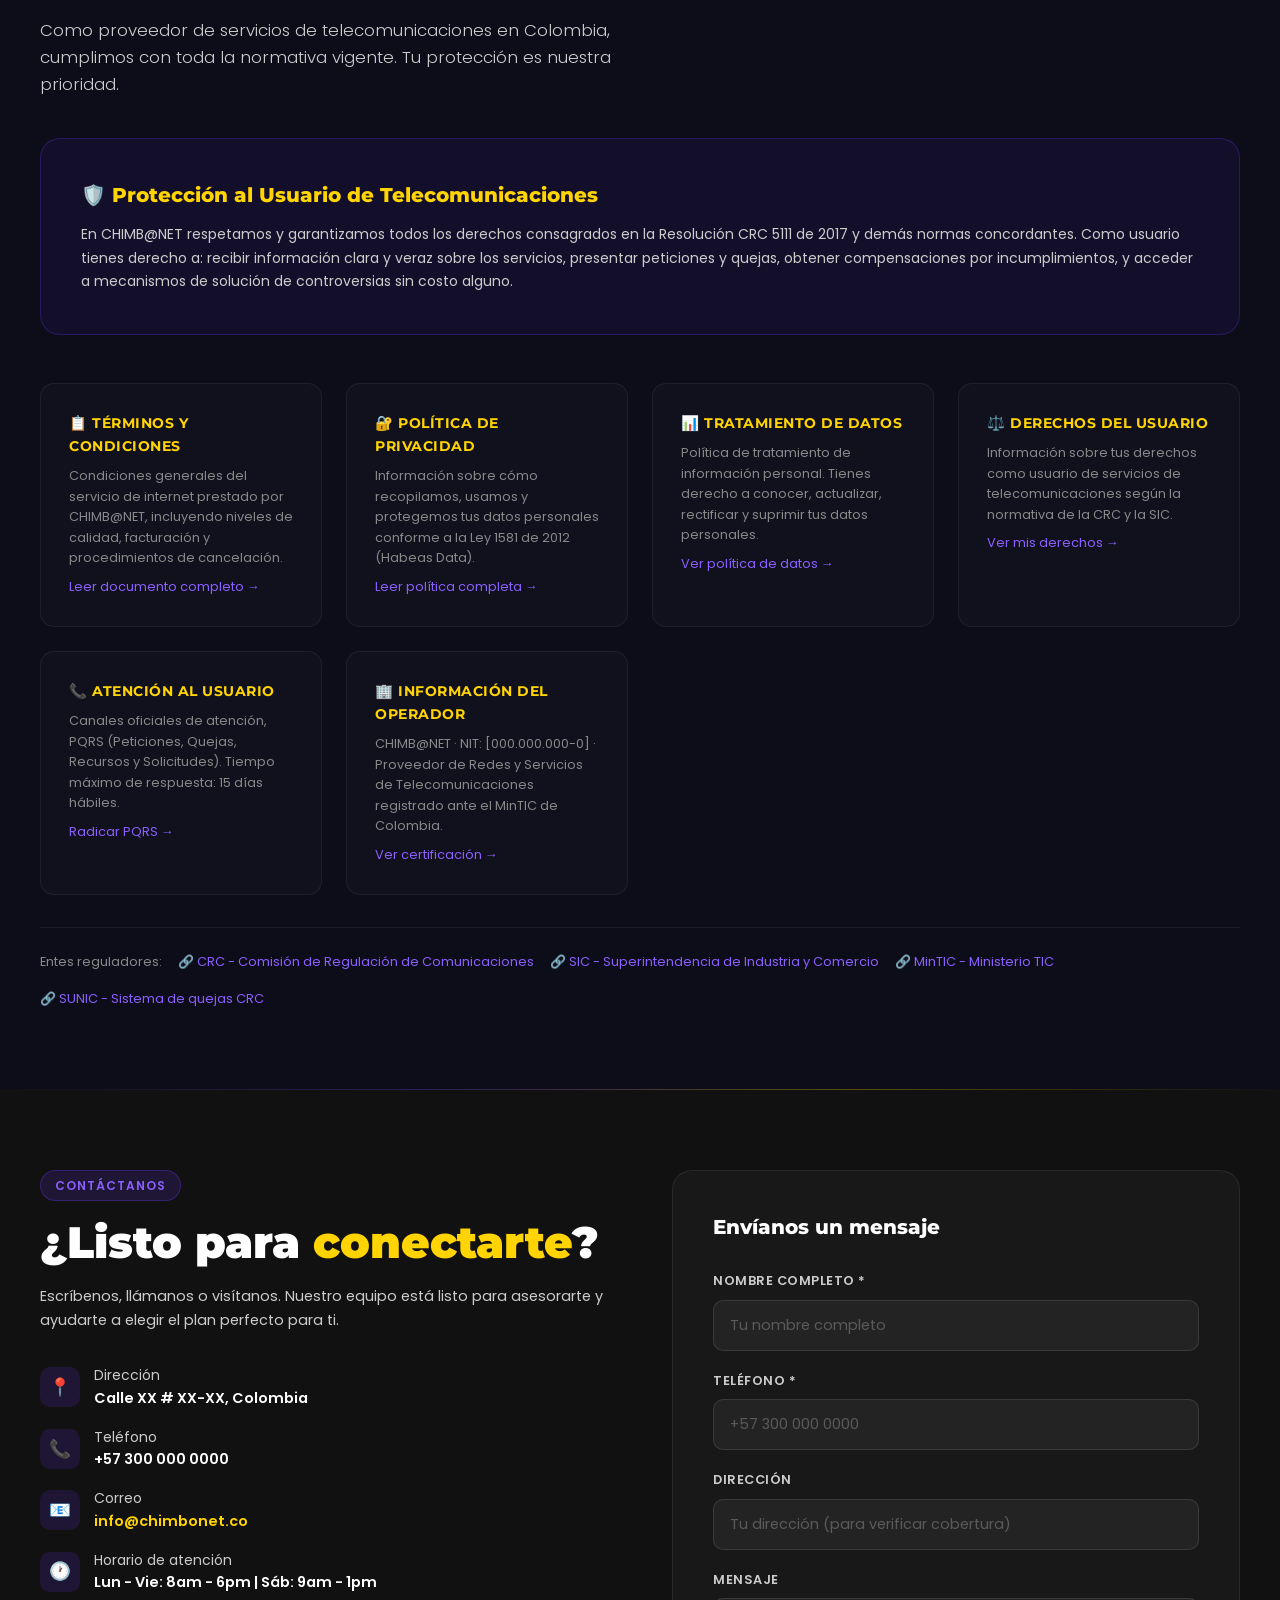
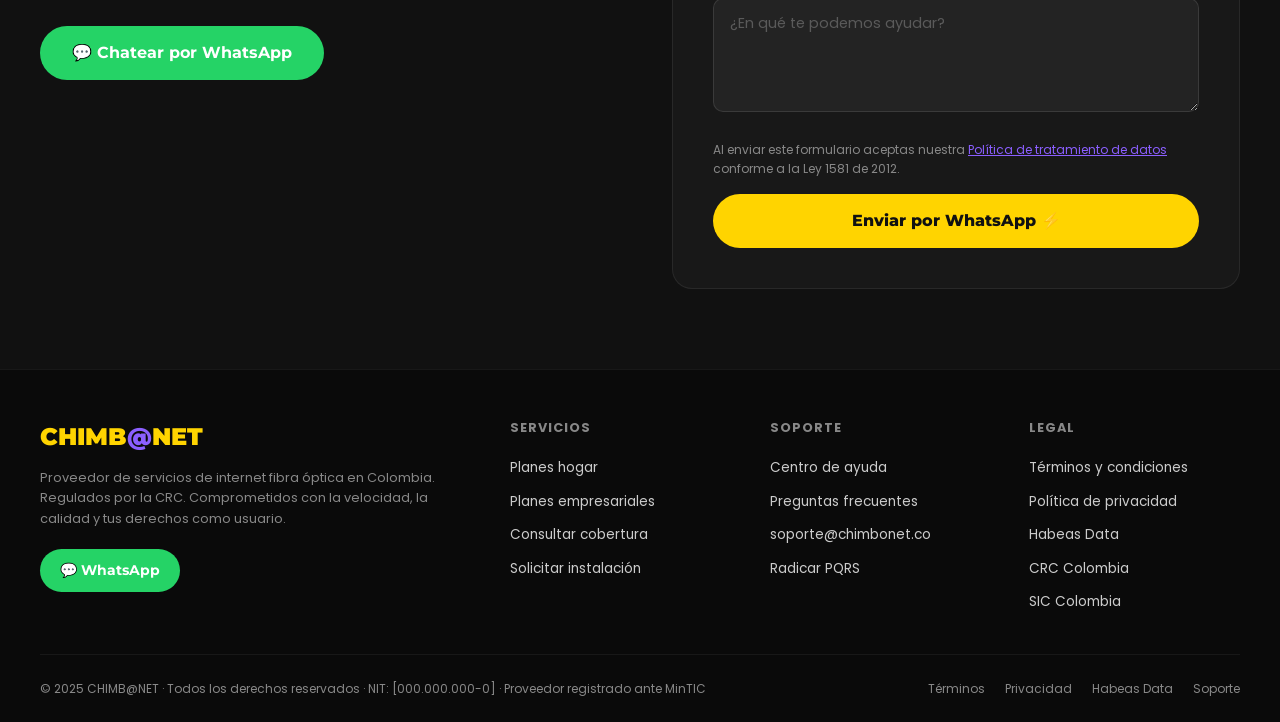
==== commit bb3bf99e: "Update index.html" ====
--- a/index.html
+++ b/index.html
@@ -967,7 +967,7 @@
     </div>
     <div class="hero-mascot fade-in">
       <div class="mascot-glow"></div>
-      <img src="MASCOTA-LOGO-PEQUEÑO.png" alt="Mascota CHIMB@NET - Rayo con gafas" class="mascot-img">
+      <img src="MASCOTA-LOGO-PEQUEÑO.webp" alt="Mascota CHIMB@NET - Rayo con gafas" class="mascot-img">
     </div>
   </div>
 </section>
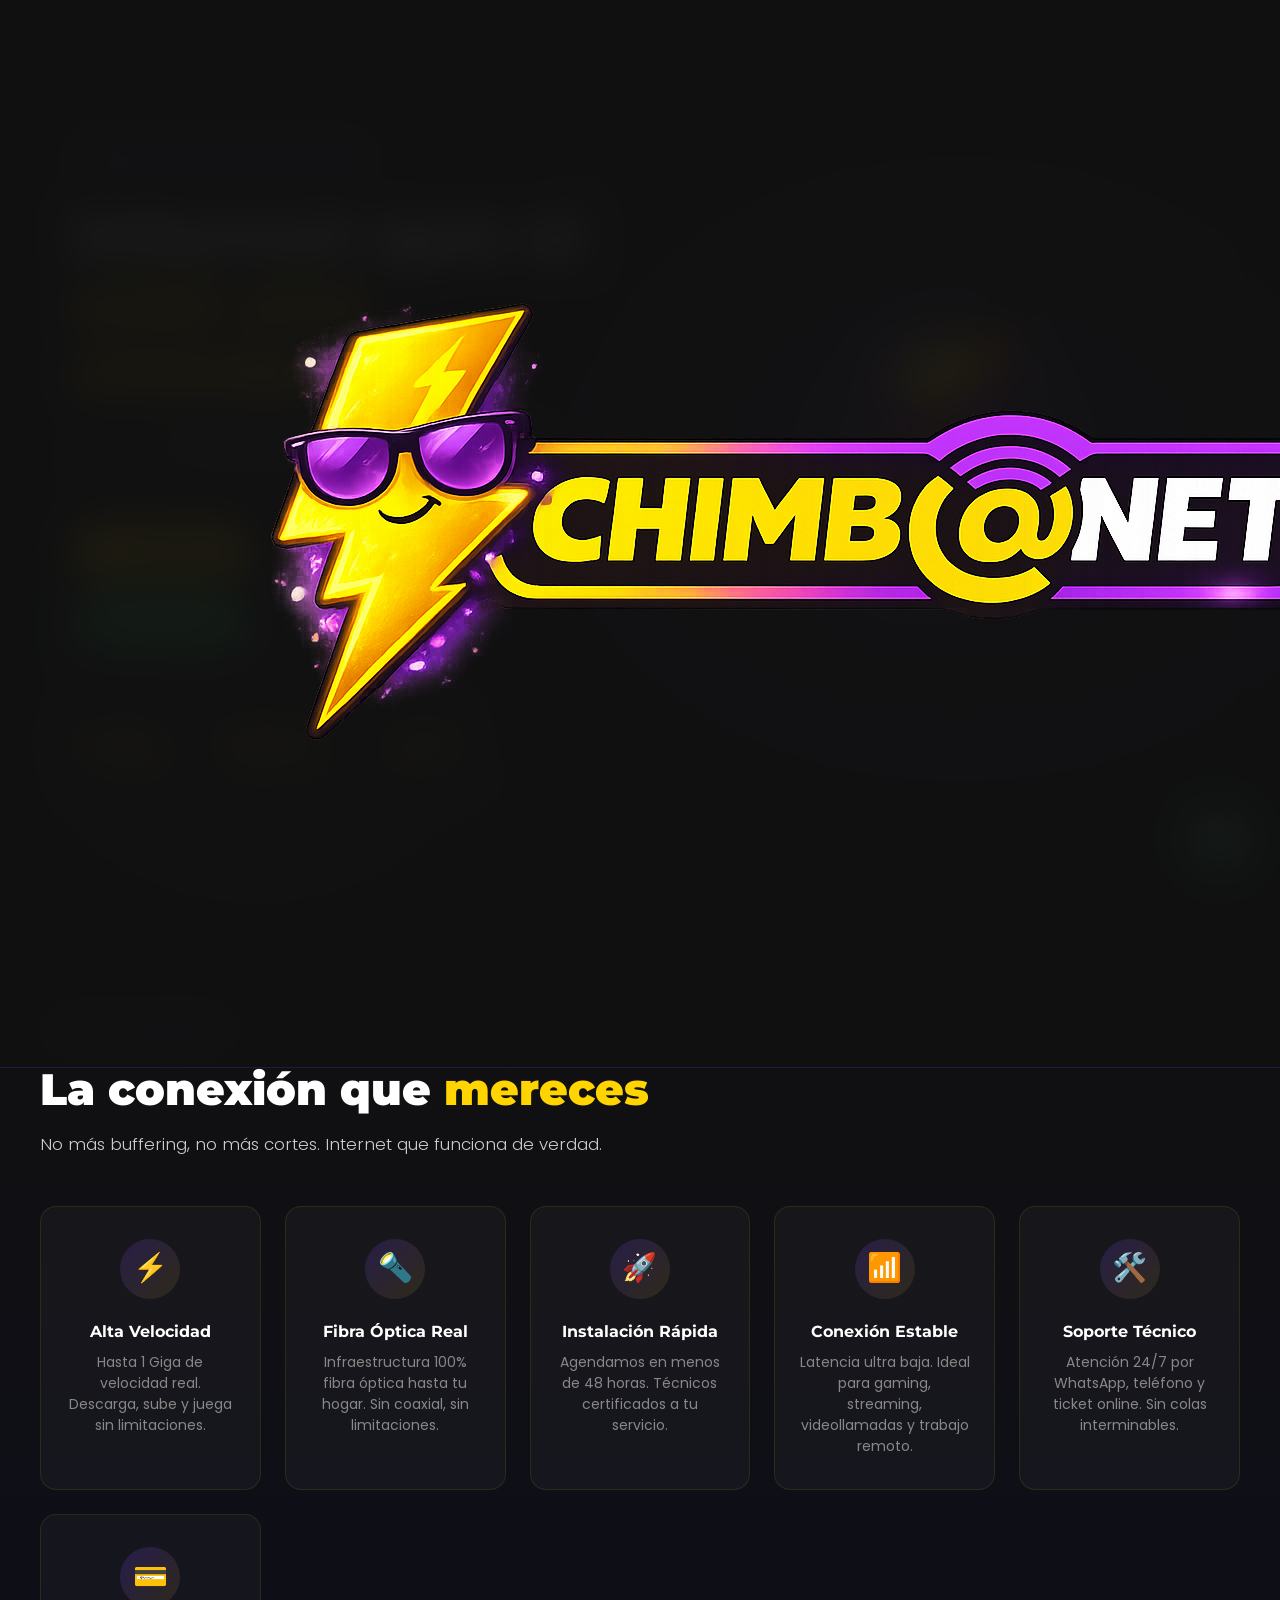
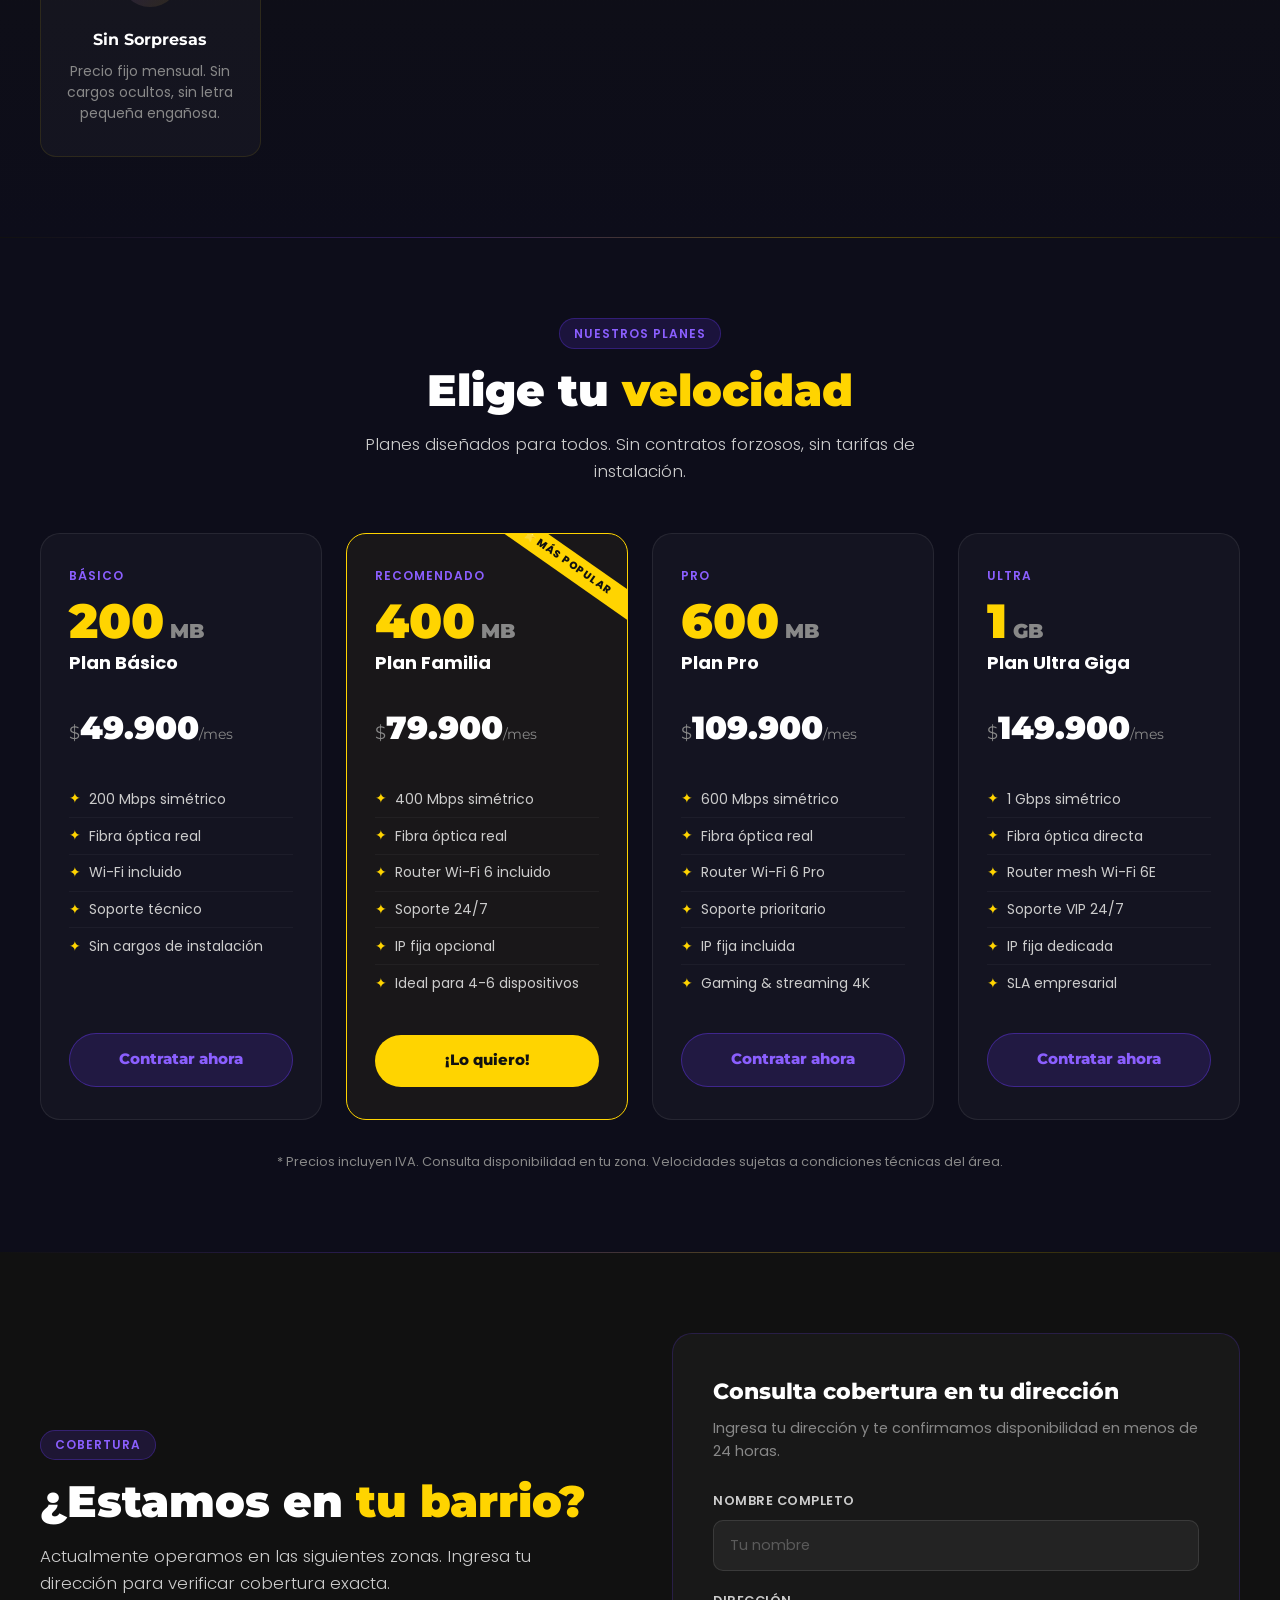
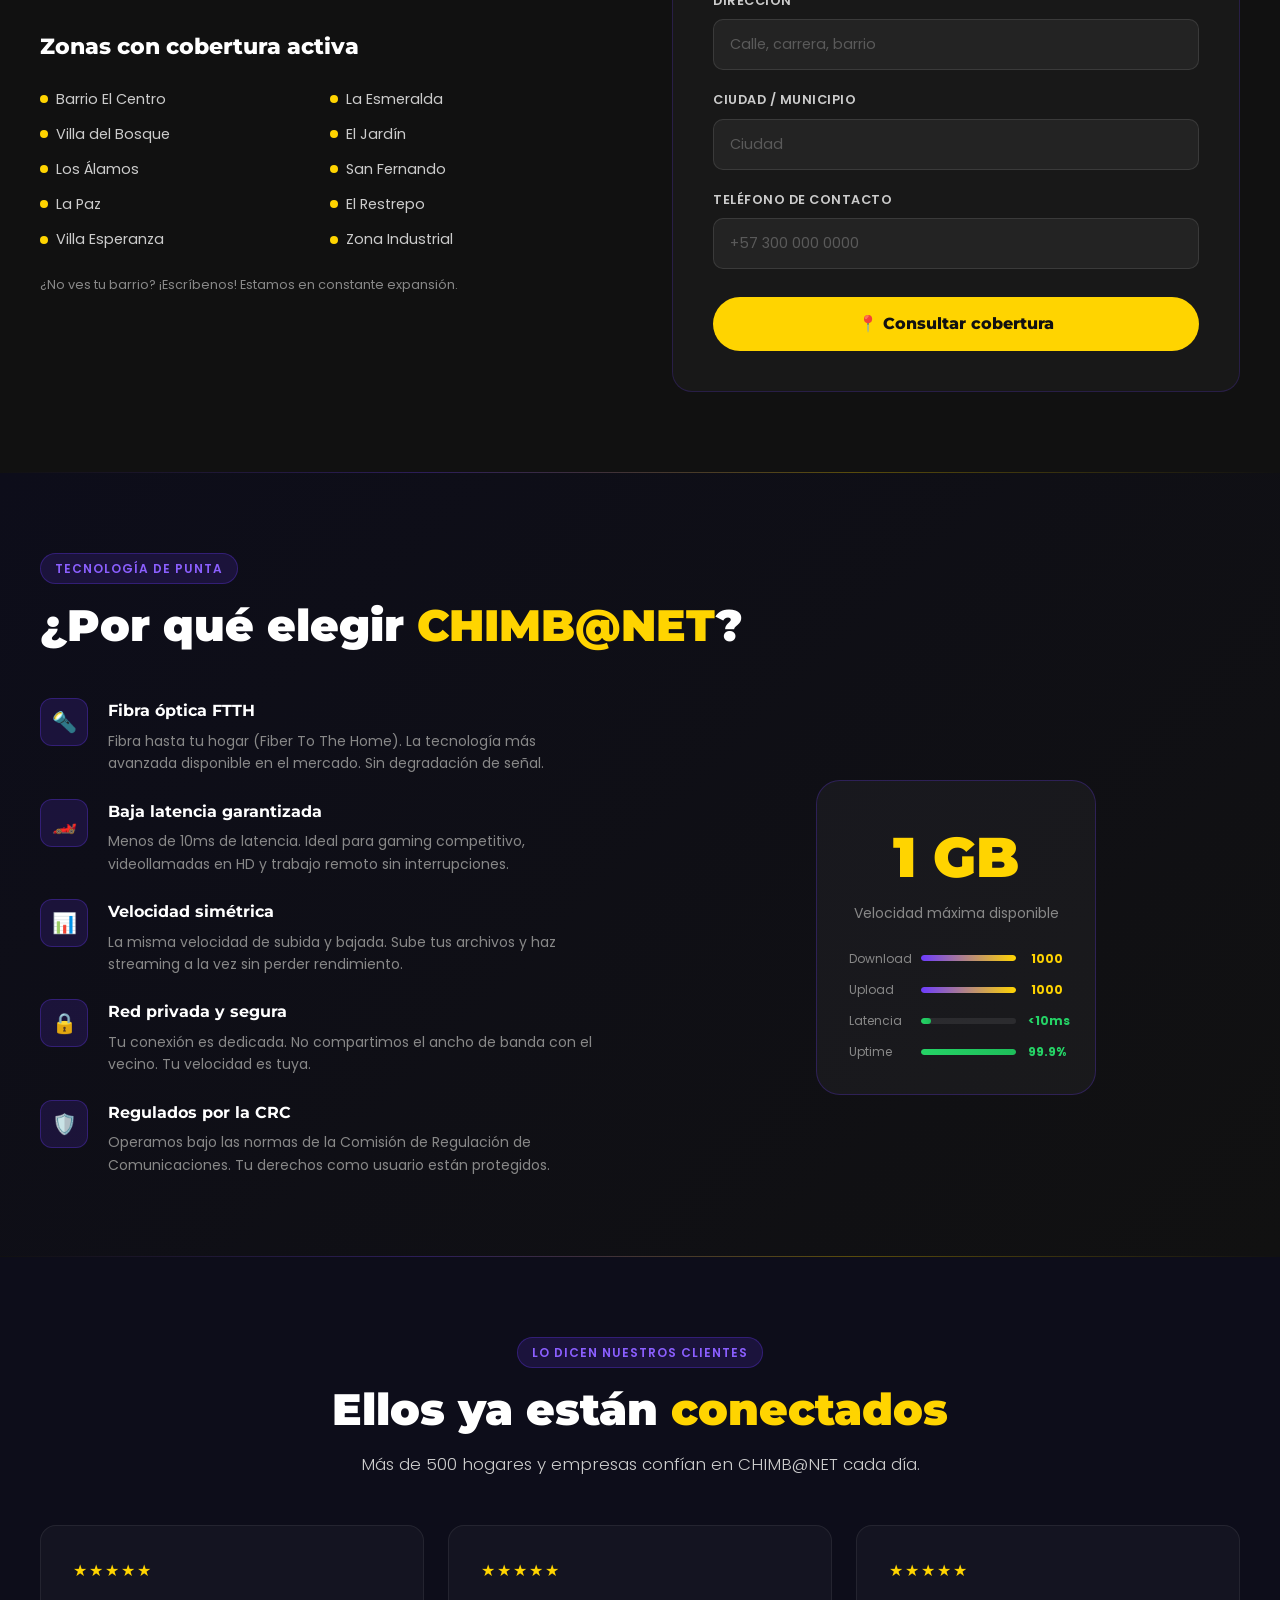
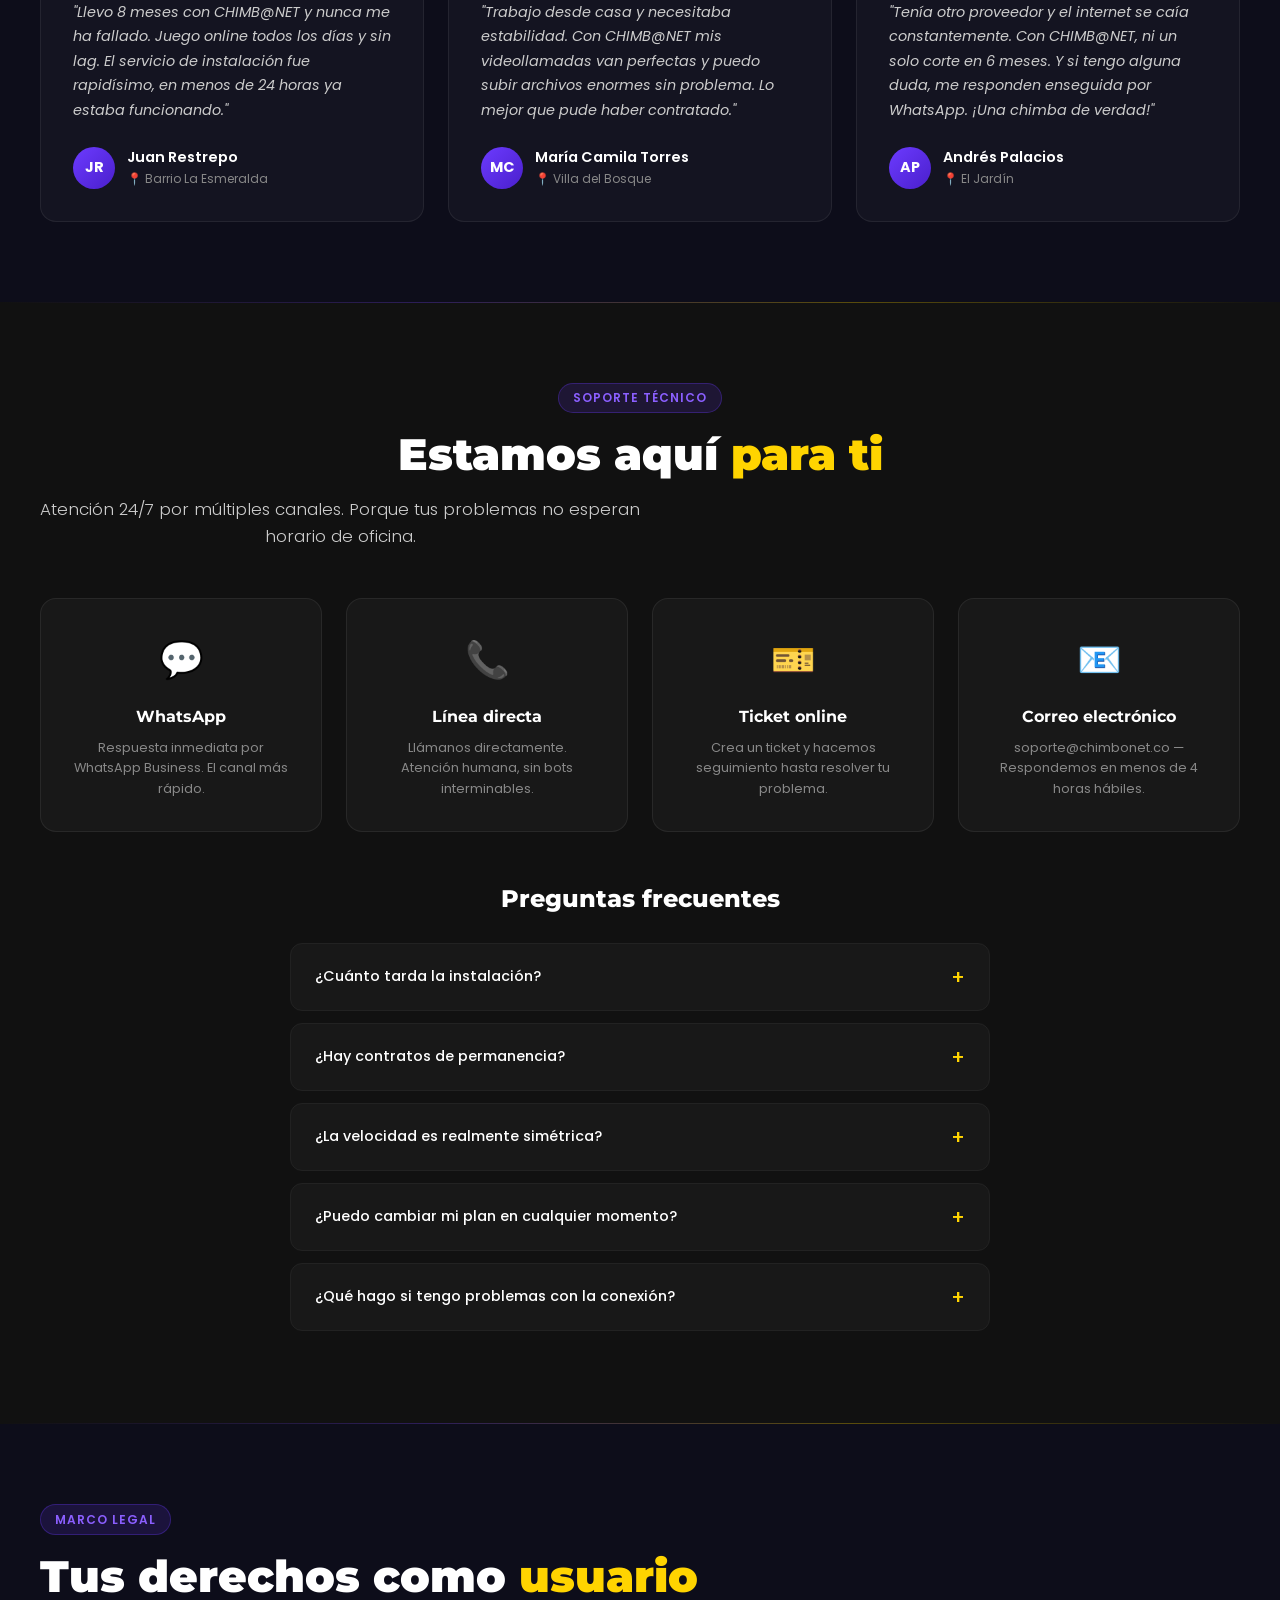
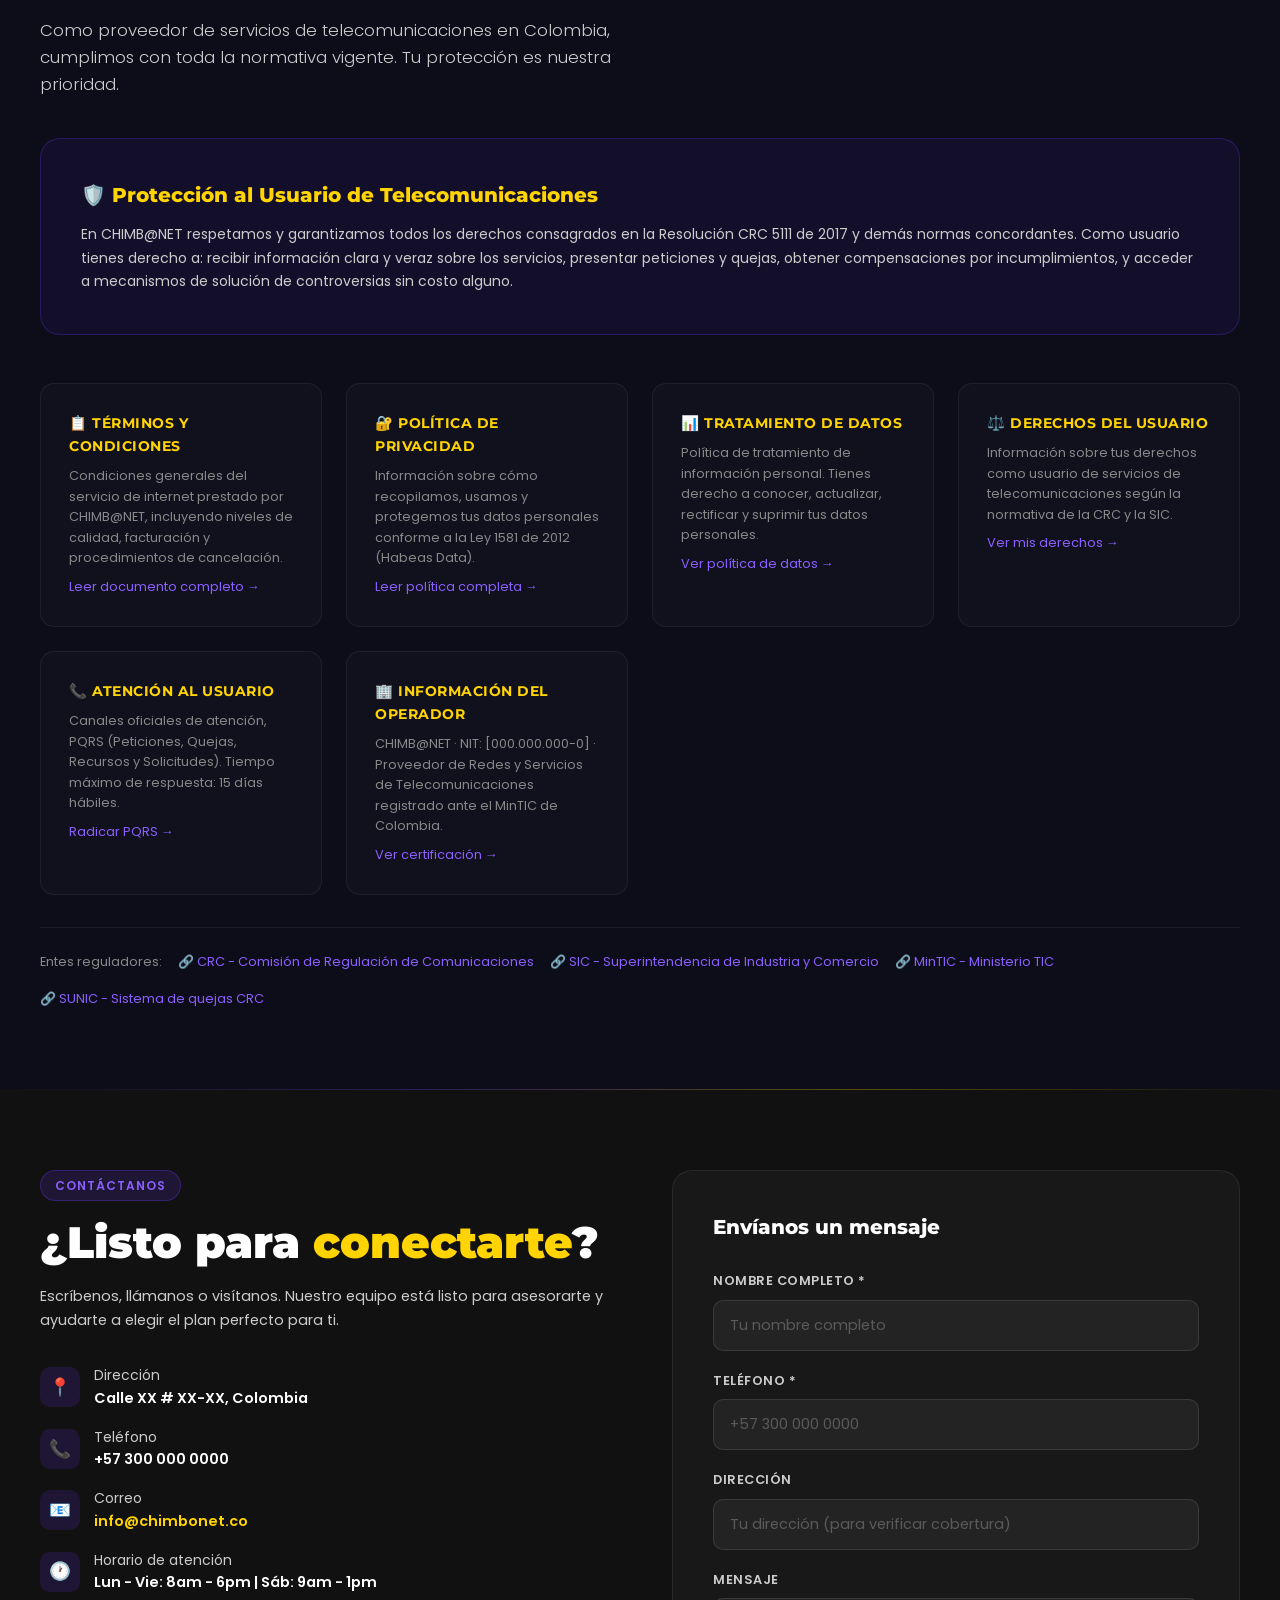
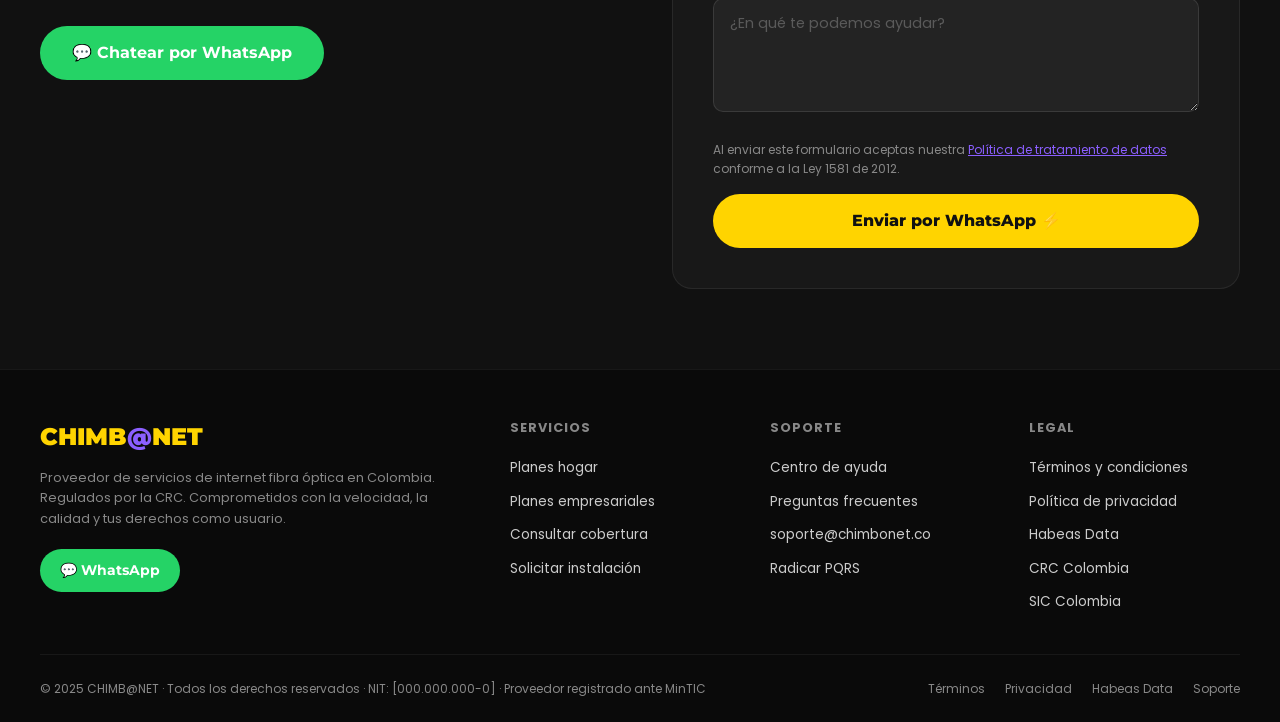
==== commit ceb86e6a: "cambiamos los logos y mejoramos las imagenes" ====
--- a/index.html
+++ b/index.html
@@ -921,7 +921,9 @@
 
 <!-- NAV -->
 <nav id="navbar">
-  <a href="#inicio" class="nav-logo">CHIMB<span>@</span>NET</a>
+  <a href="#inicio" class="nav-logo">
+    <img src="LOGO-MASCOTA-TRANSPARENTE.png" alt="CHIMB@NET Logo - Rayo con gafas" class="logo-img">
+  </a>
   <ul class="nav-links">
     <li><a href="#beneficios">Beneficios</a></li>
     <li><a href="#planes">Planes</a></li>
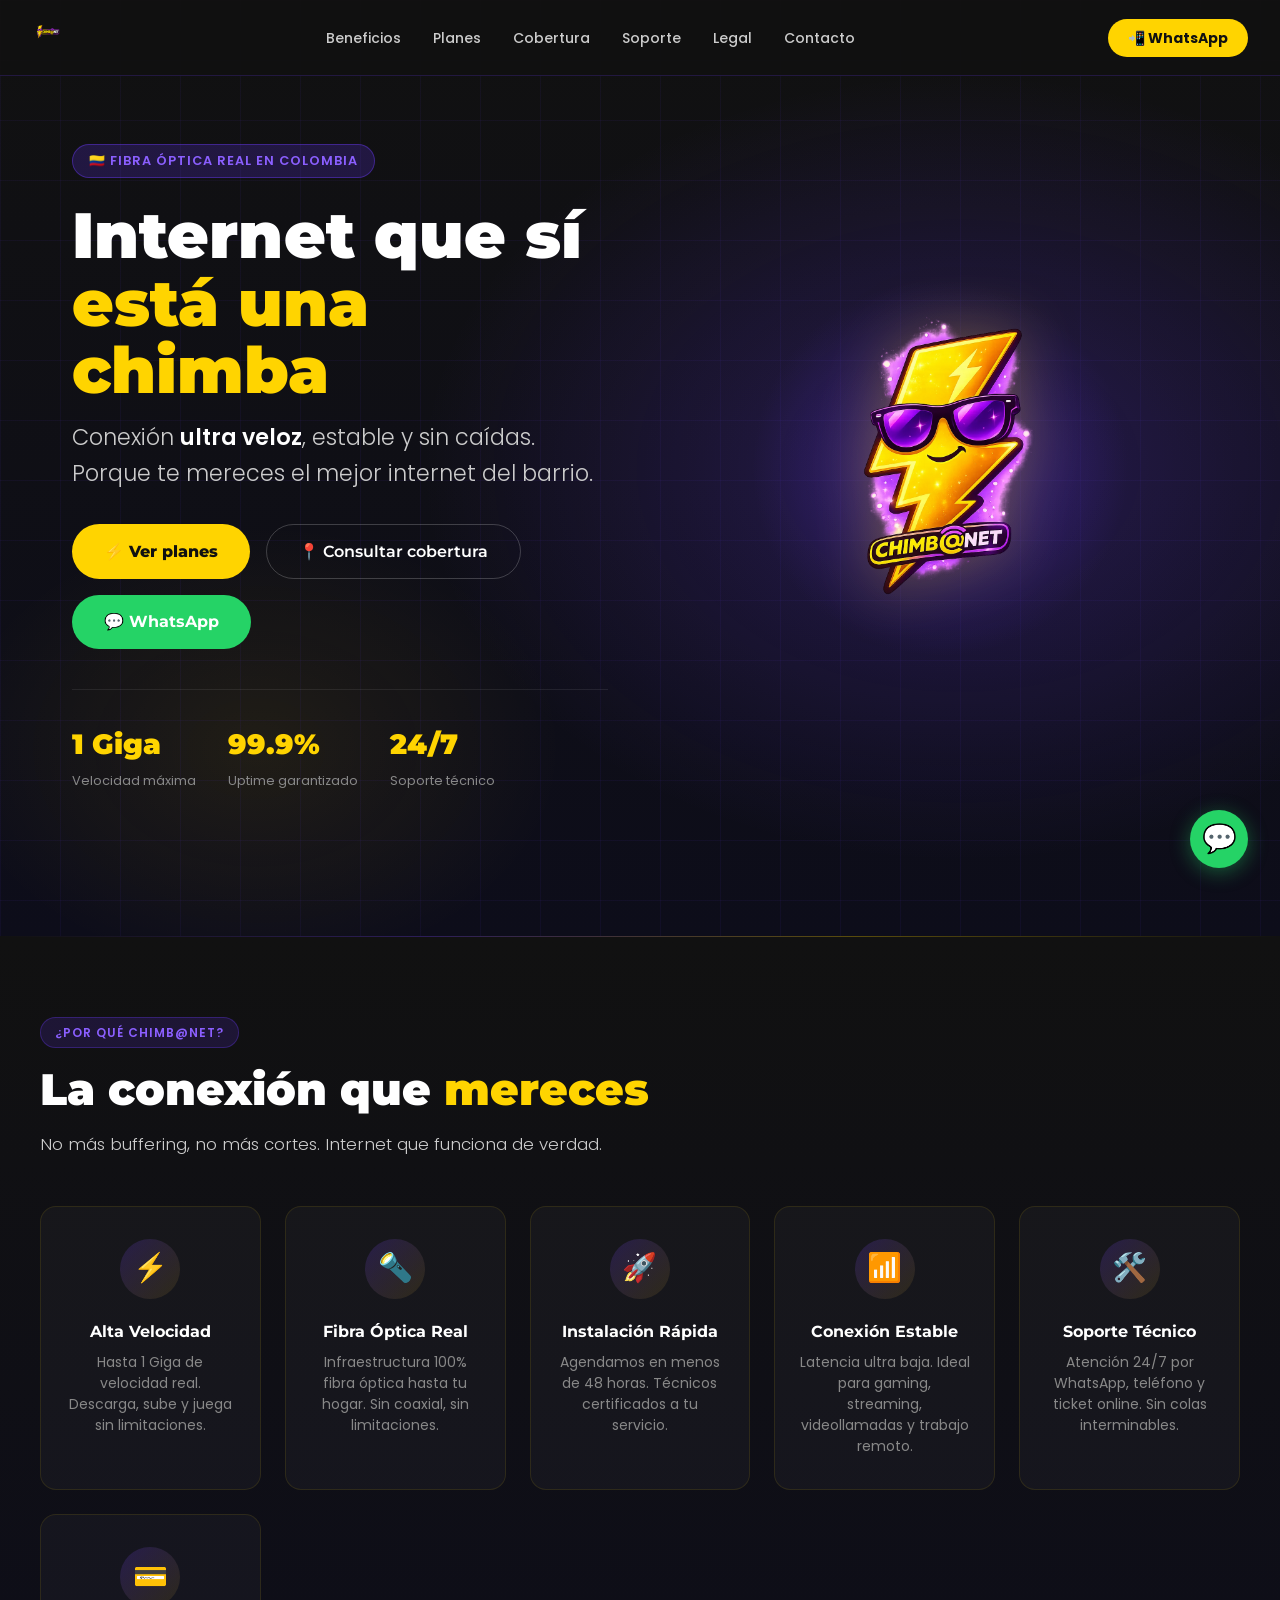
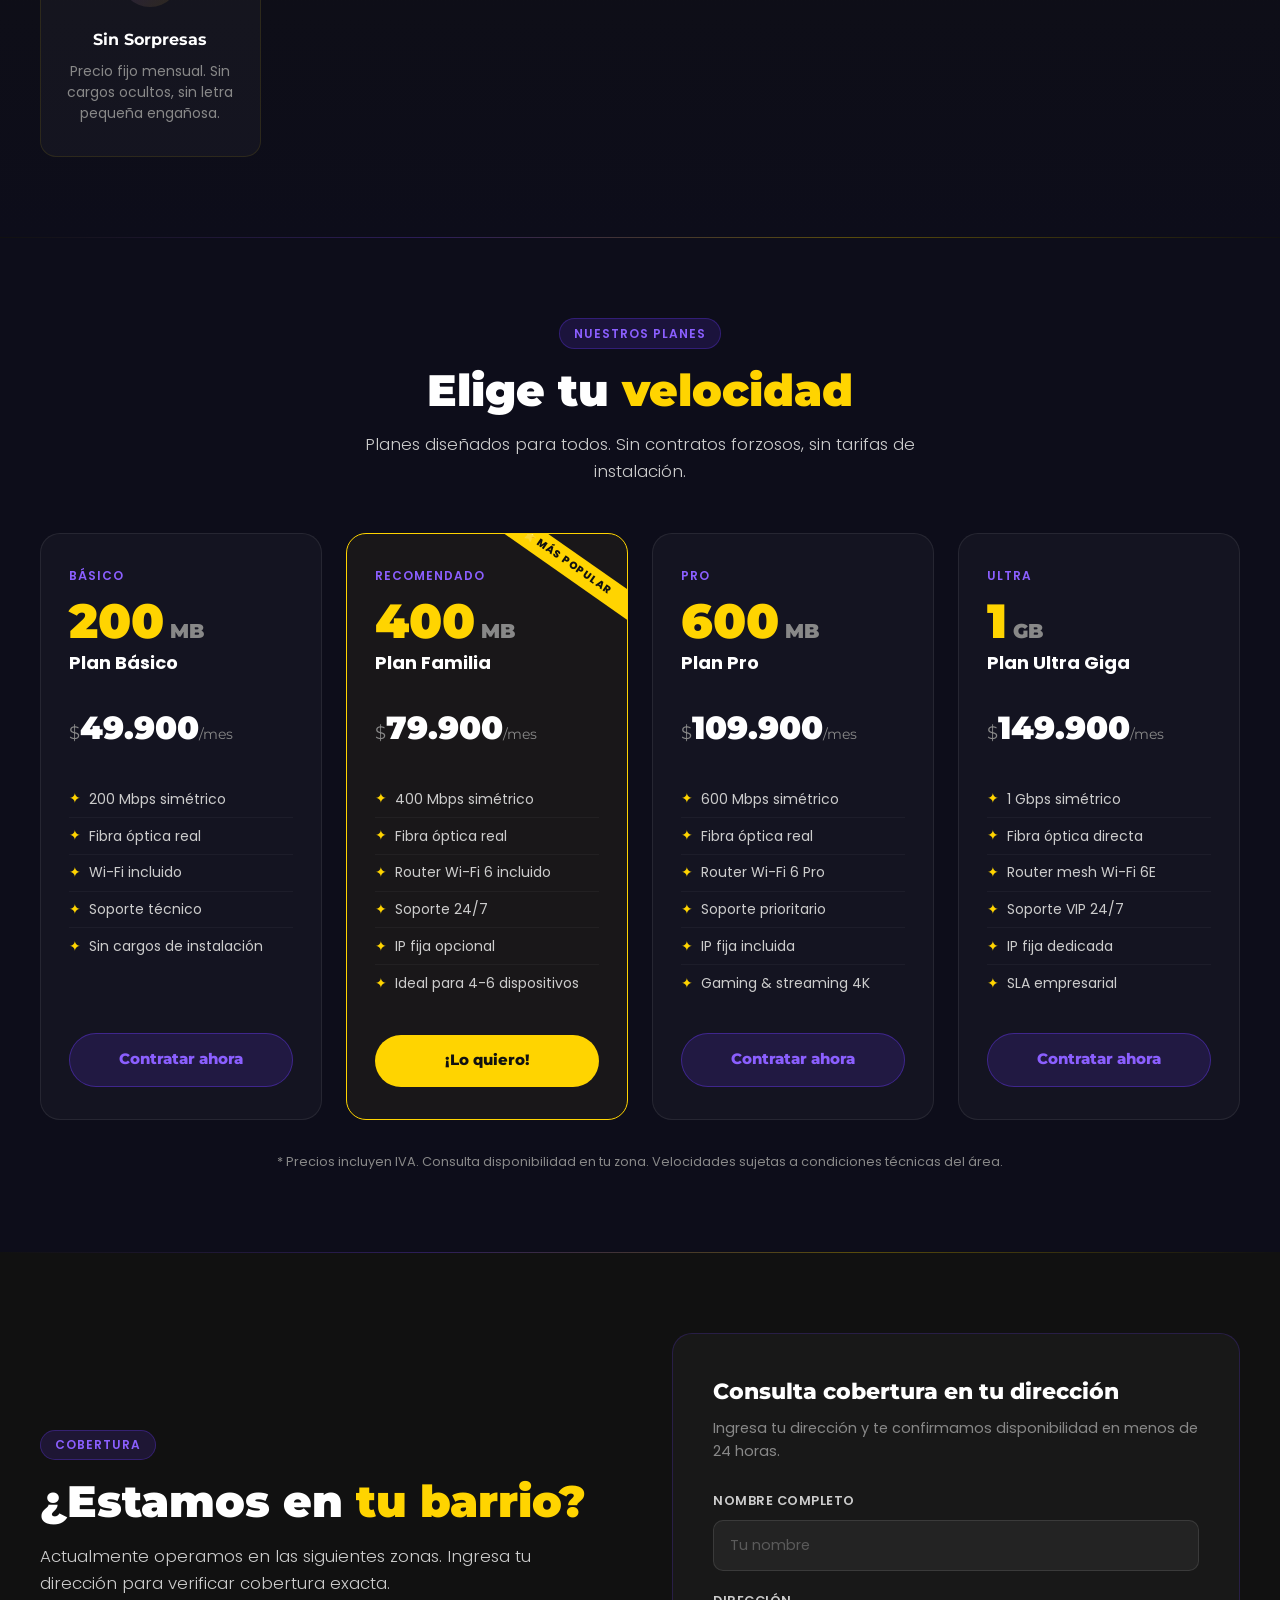
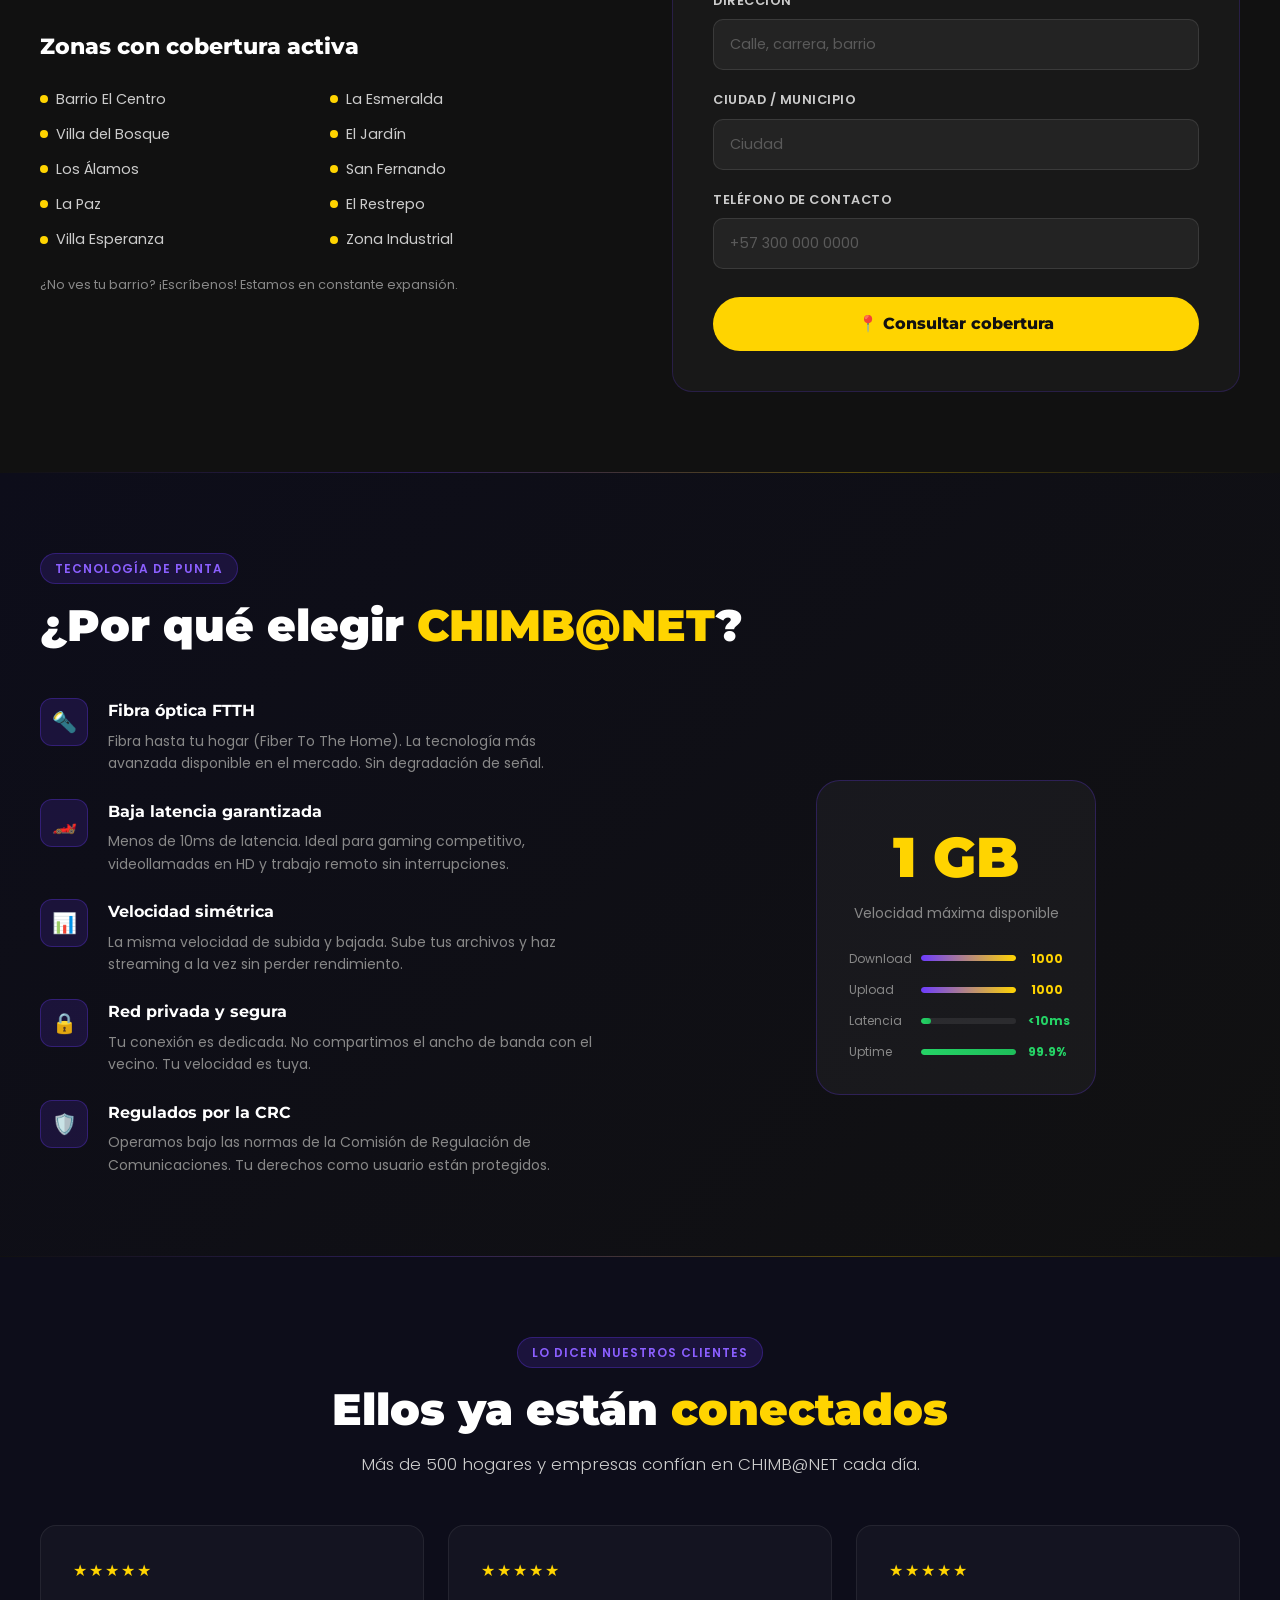
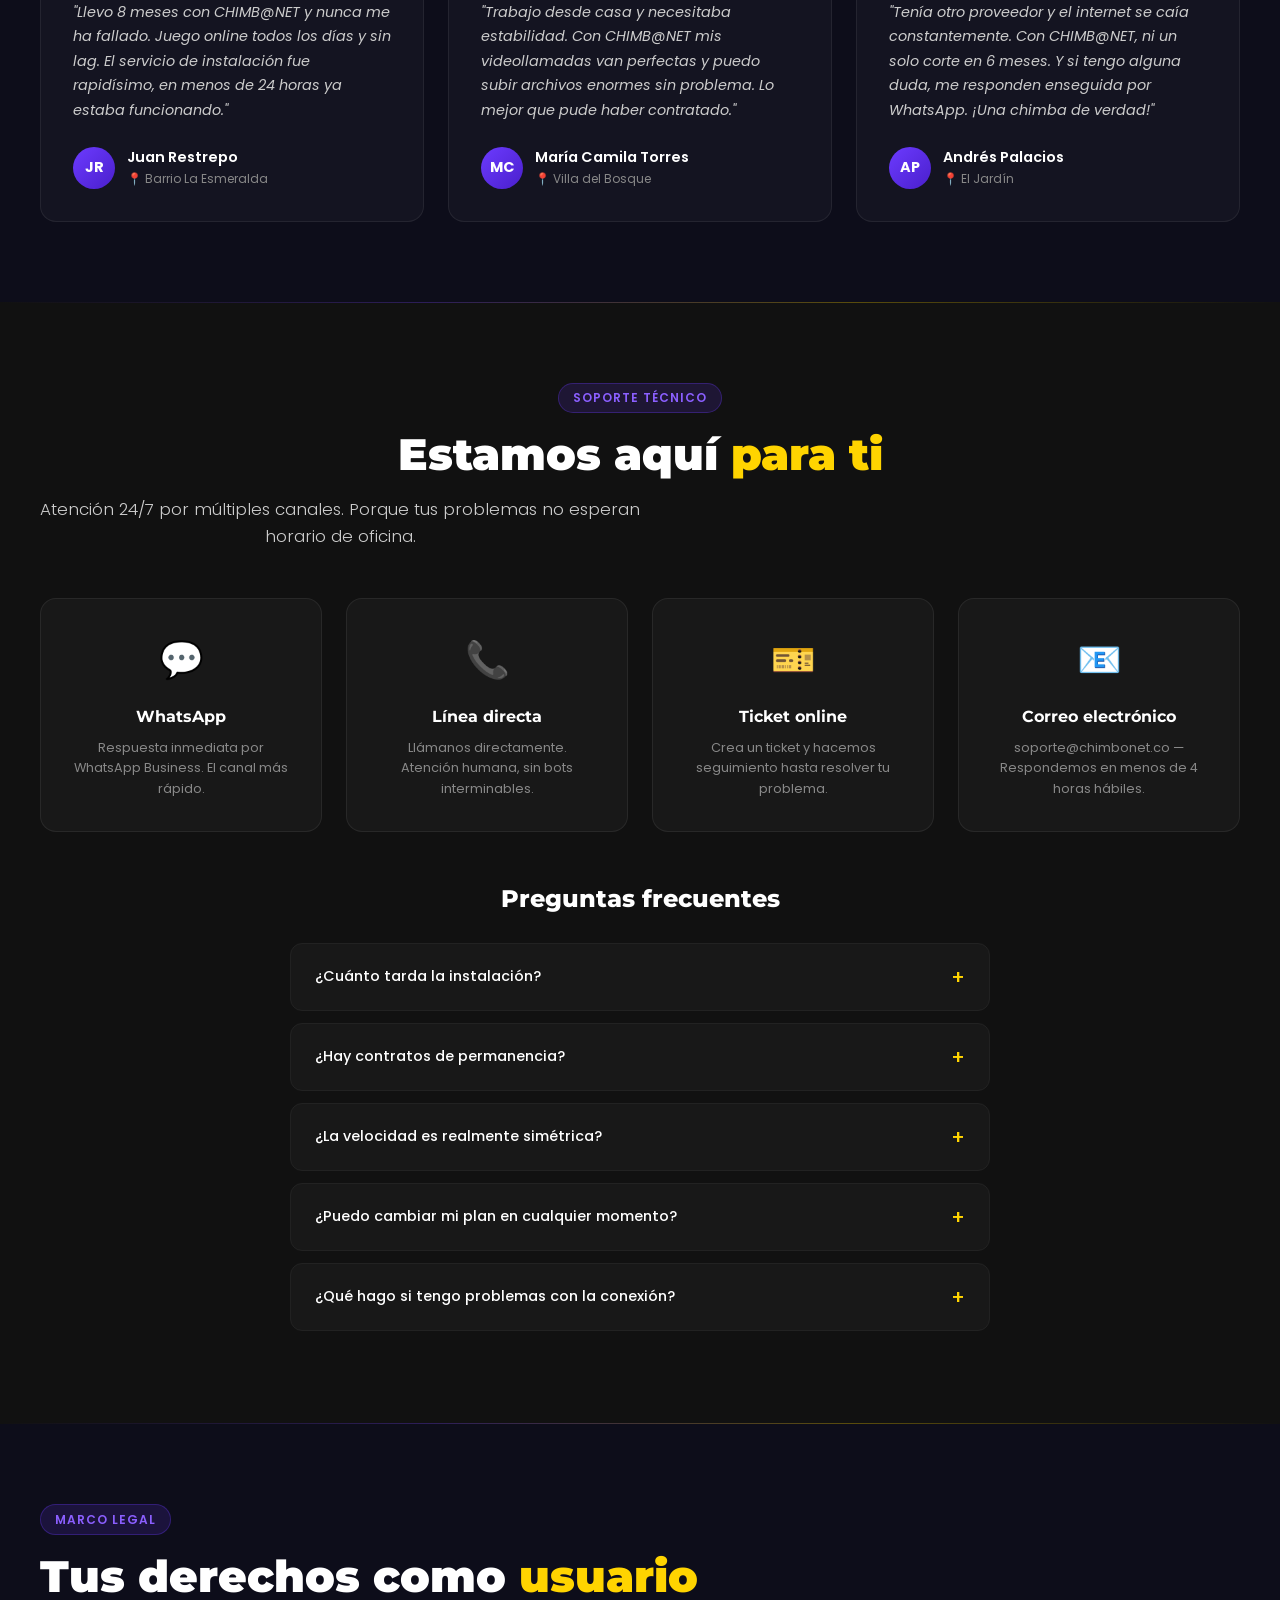
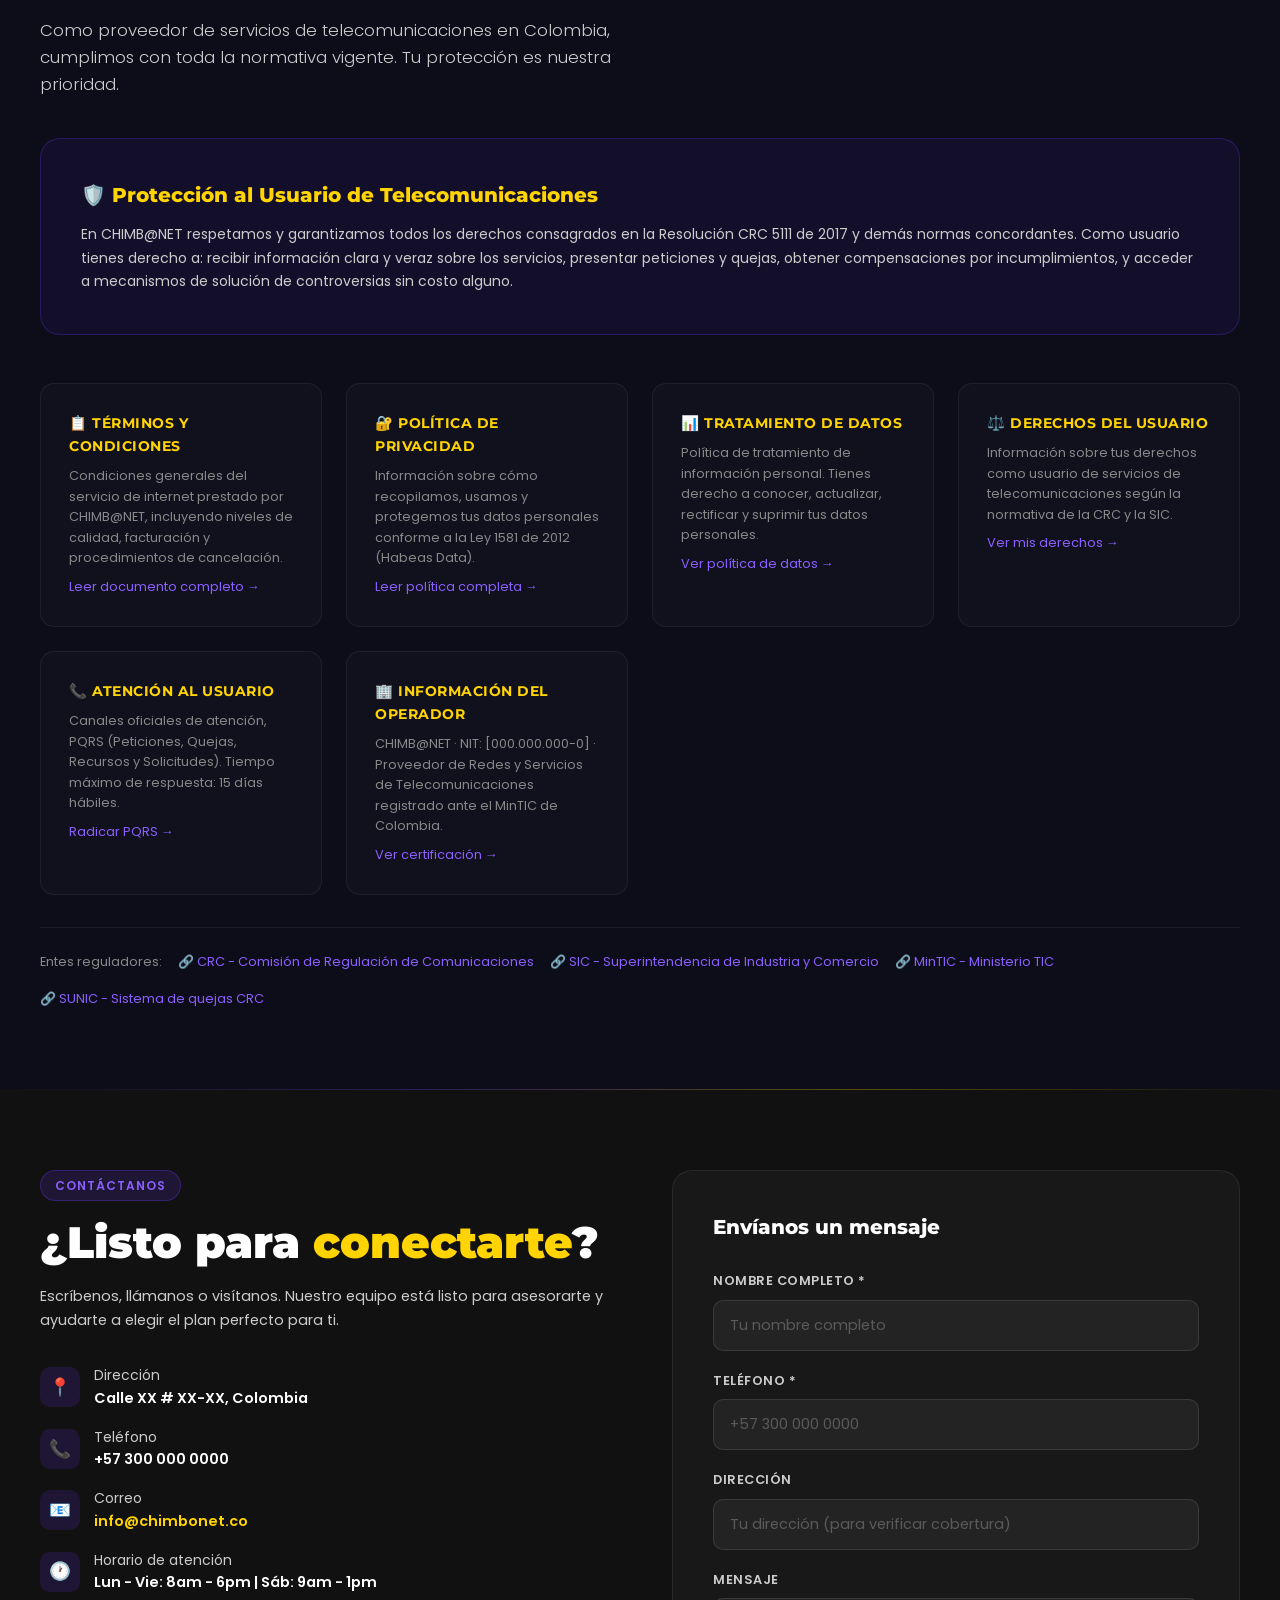
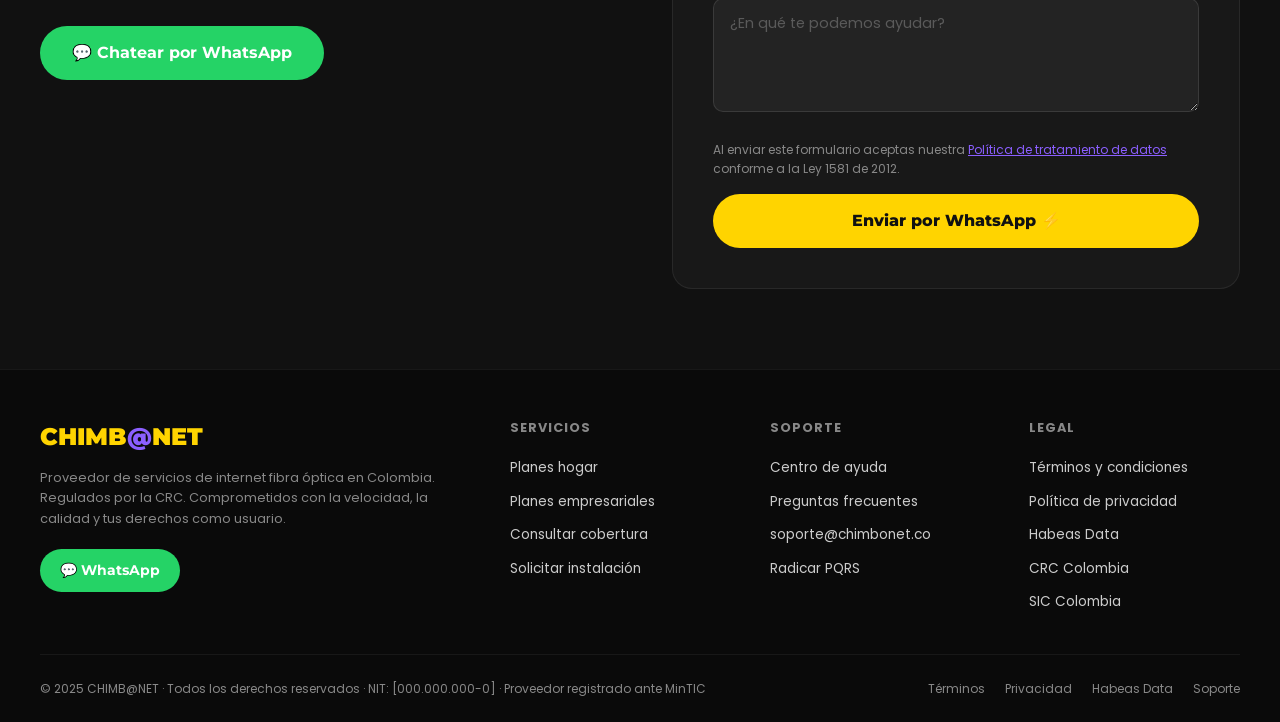
==== commit 0c575acd: "mejoramos tamaño del logo" ====
--- a/index.html
+++ b/index.html
@@ -67,6 +67,9 @@
   text-decoration: none;
   letter-spacing: -1px;
 }
+
+.logo-img { width: 32px; height: 32px; margin-right: 0.5rem; }
+
 .nav-logo span { color: var(--purple-light); }
 .nav-links {
   display: flex;
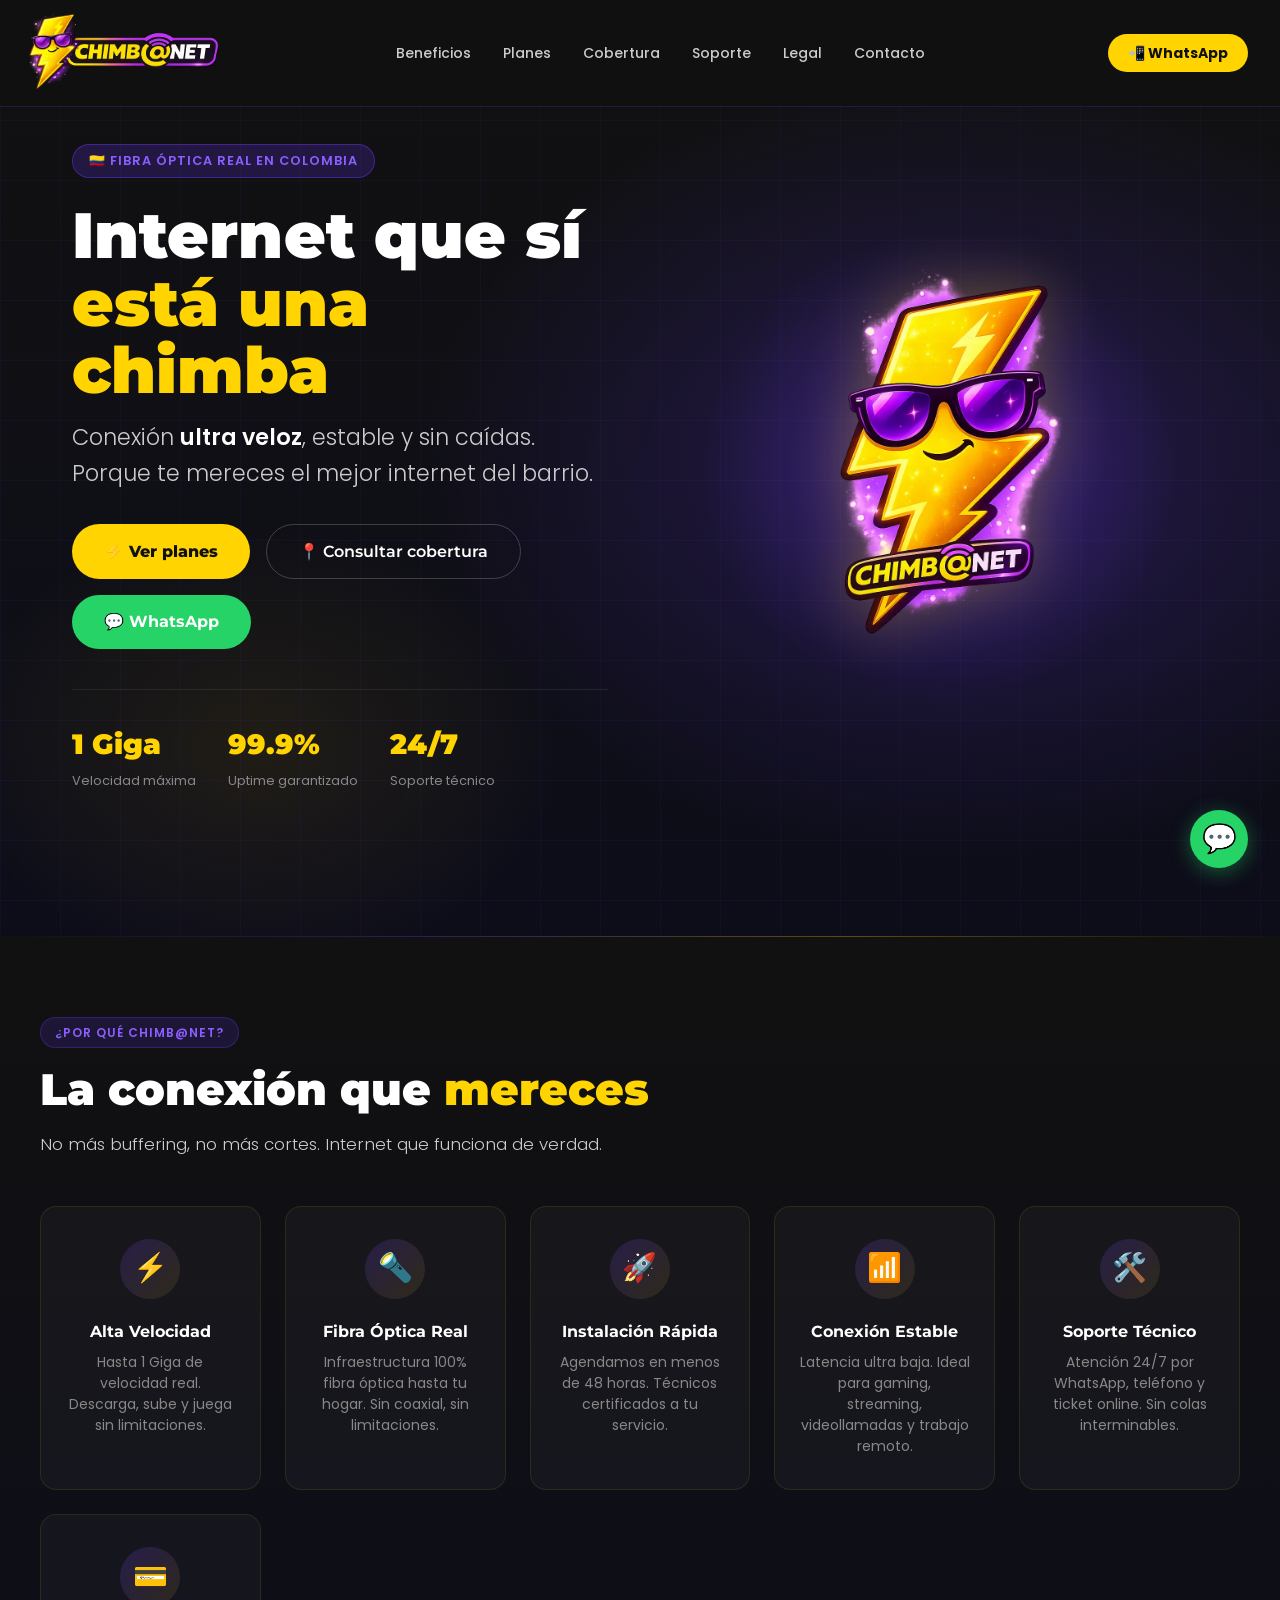
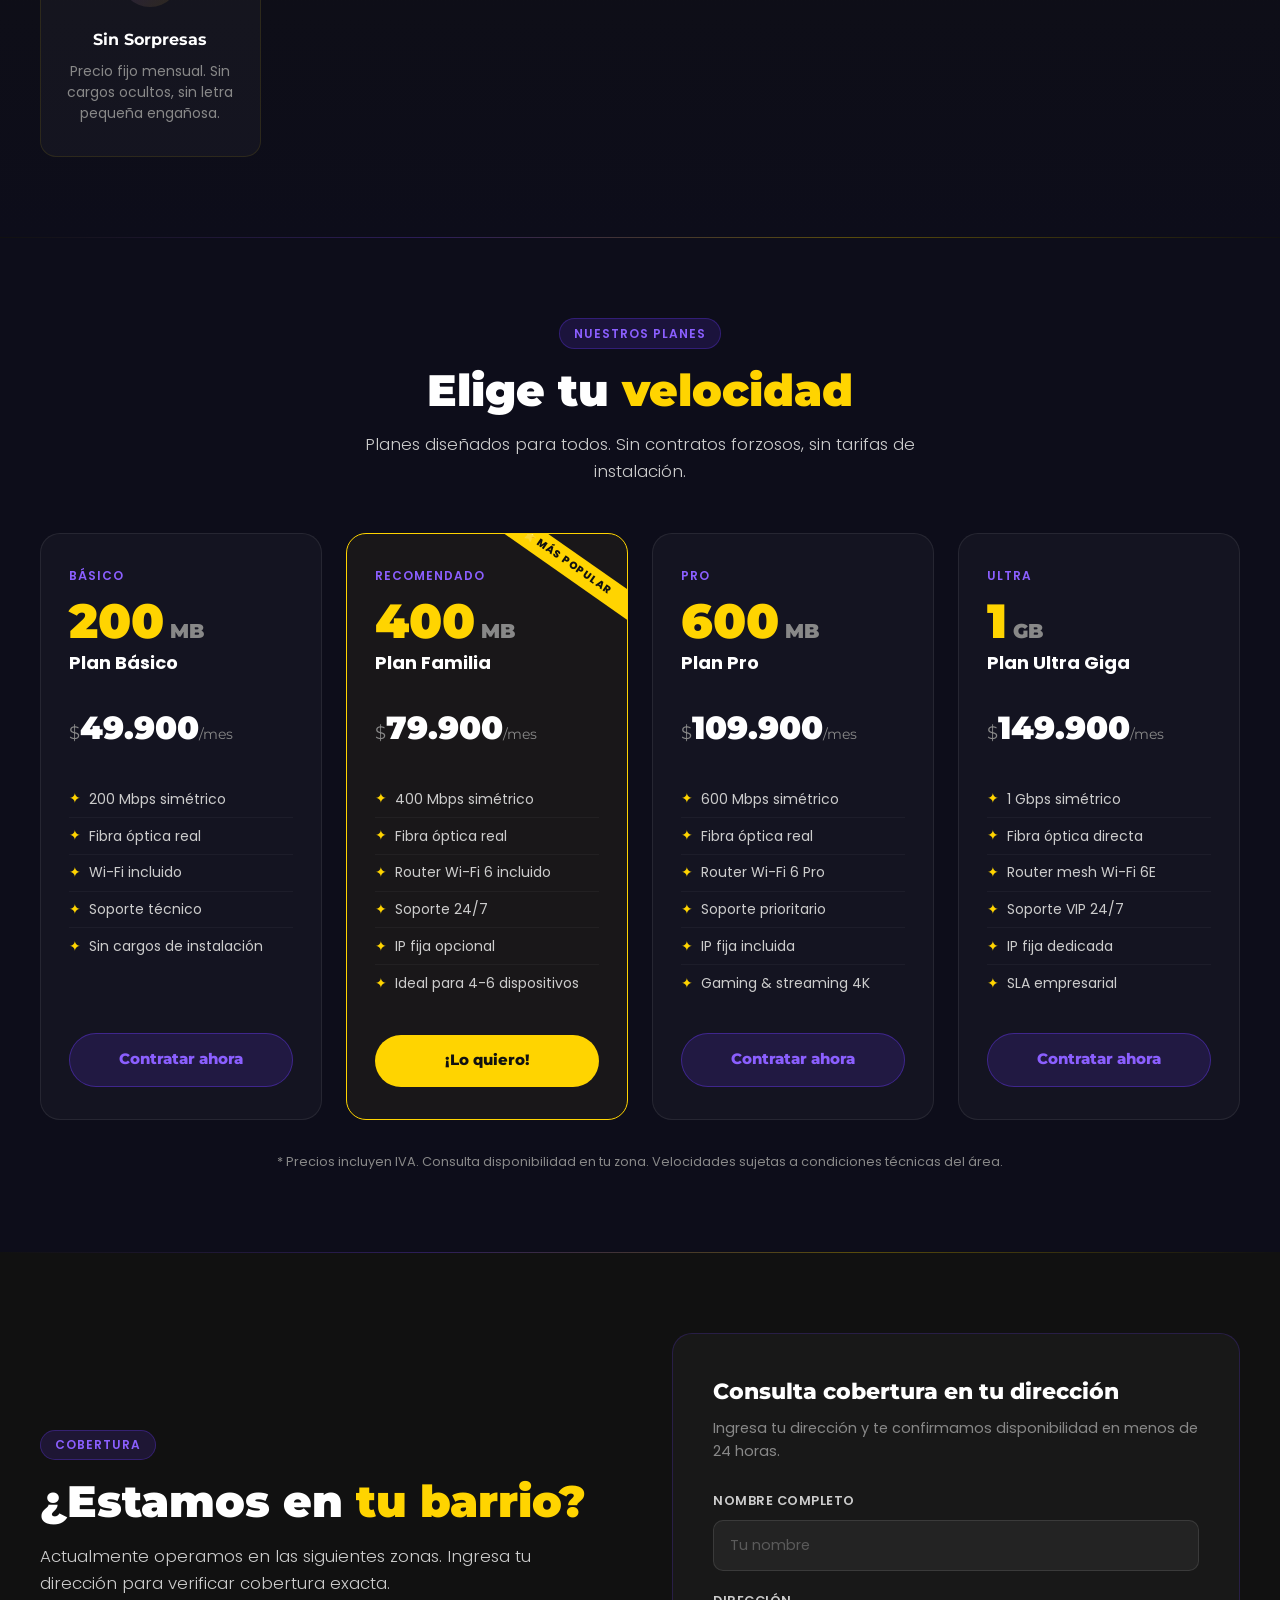
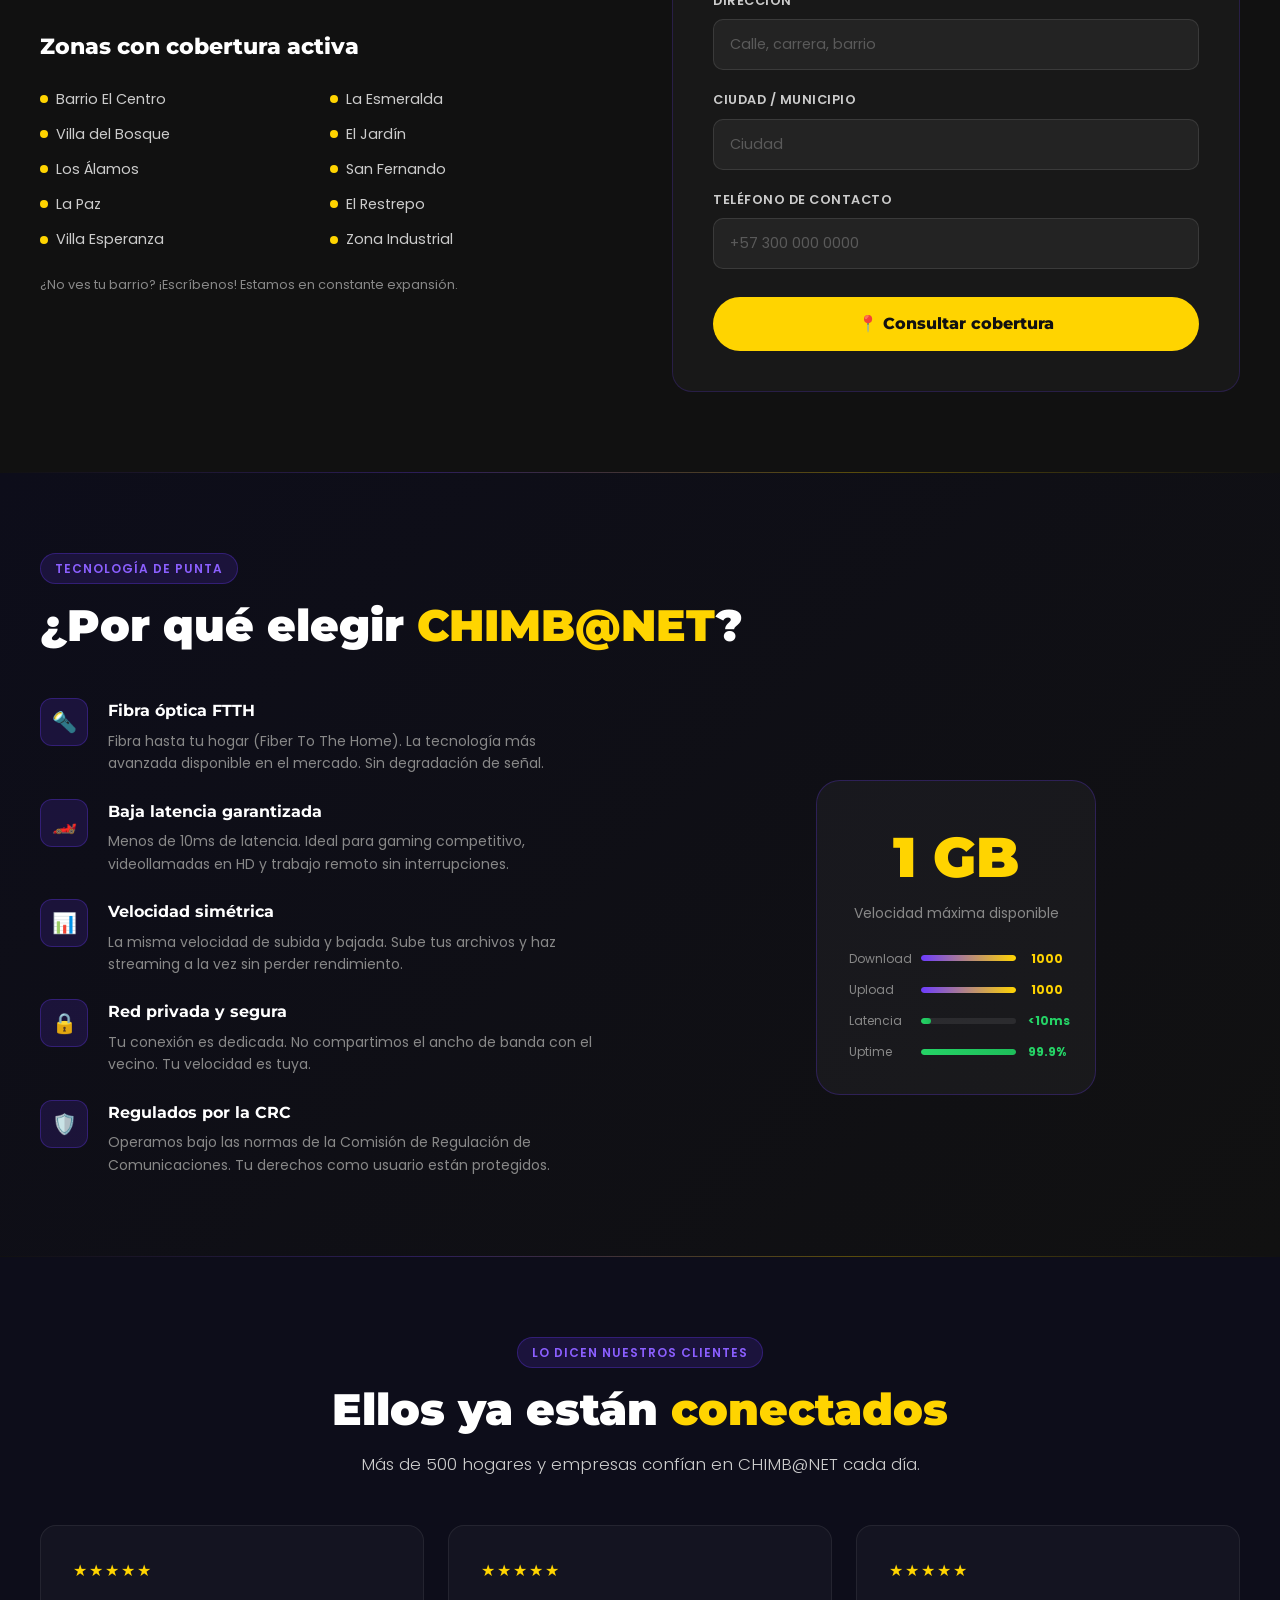
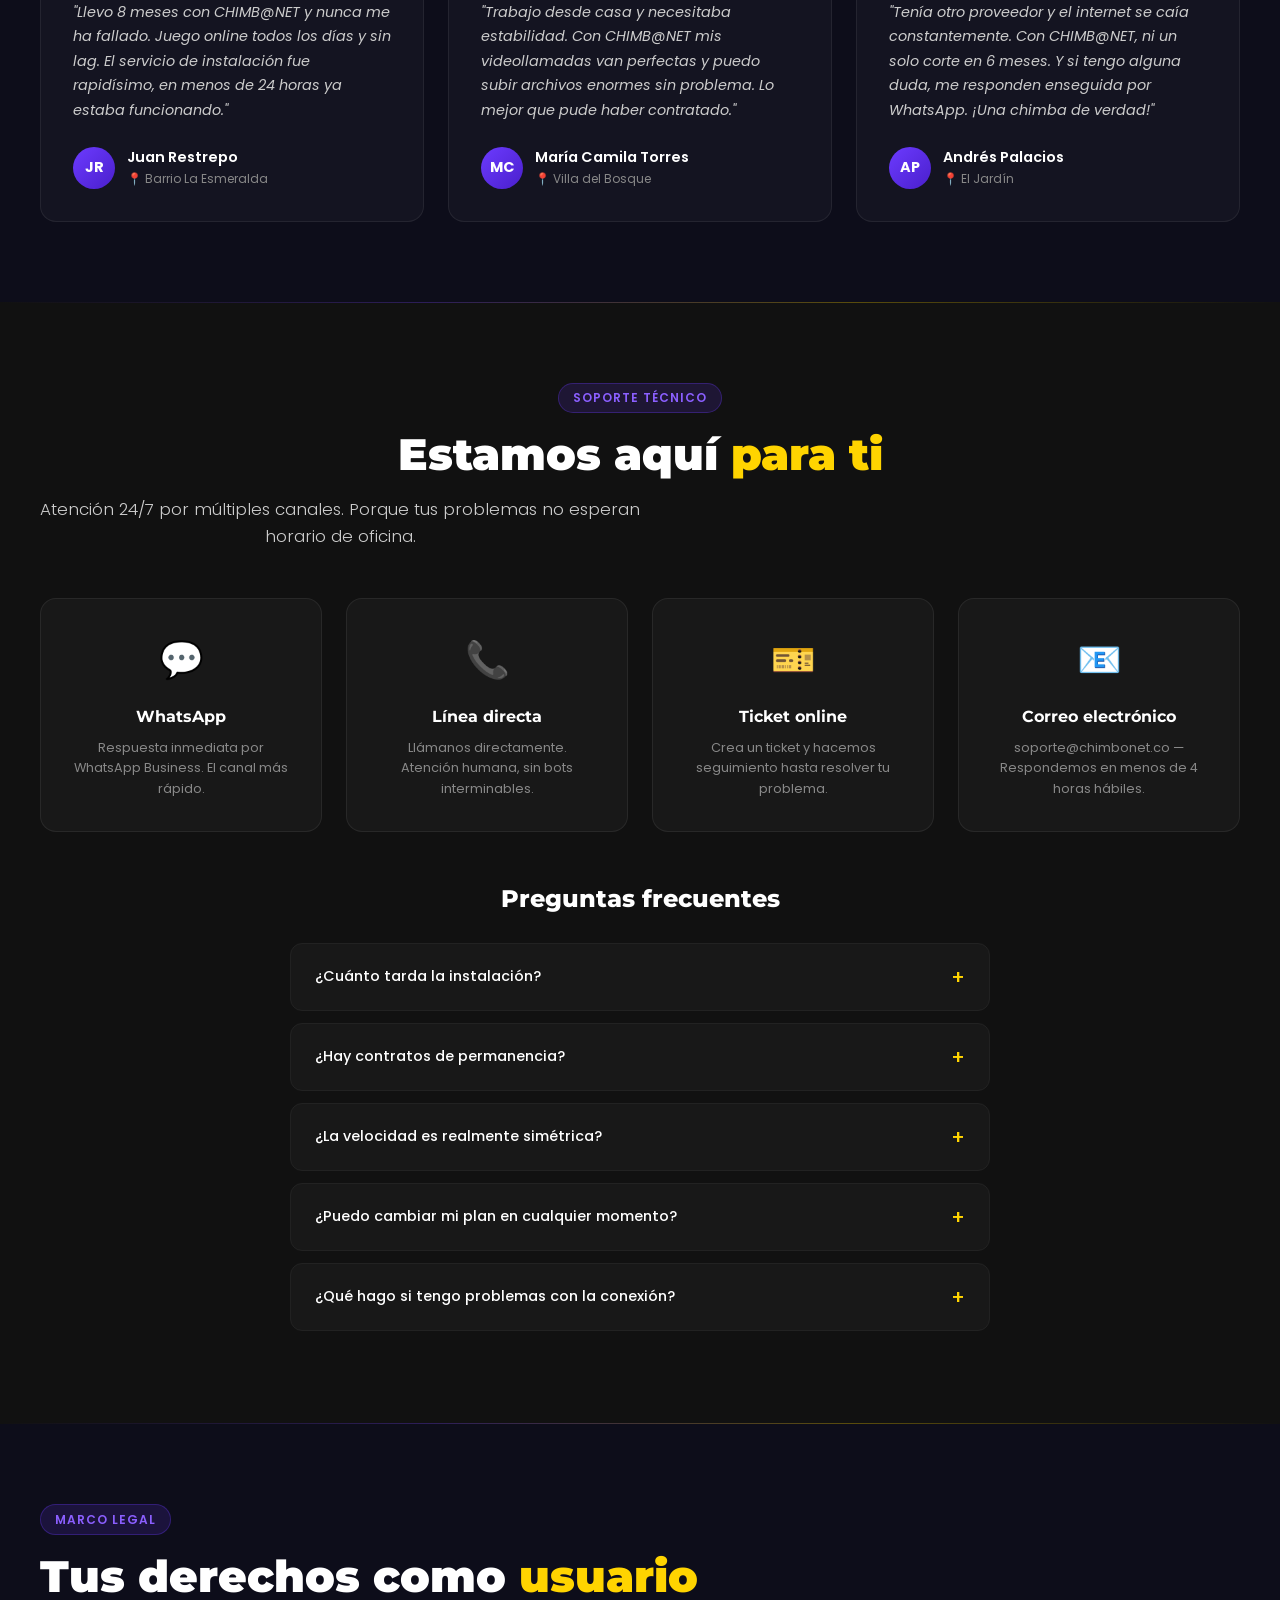
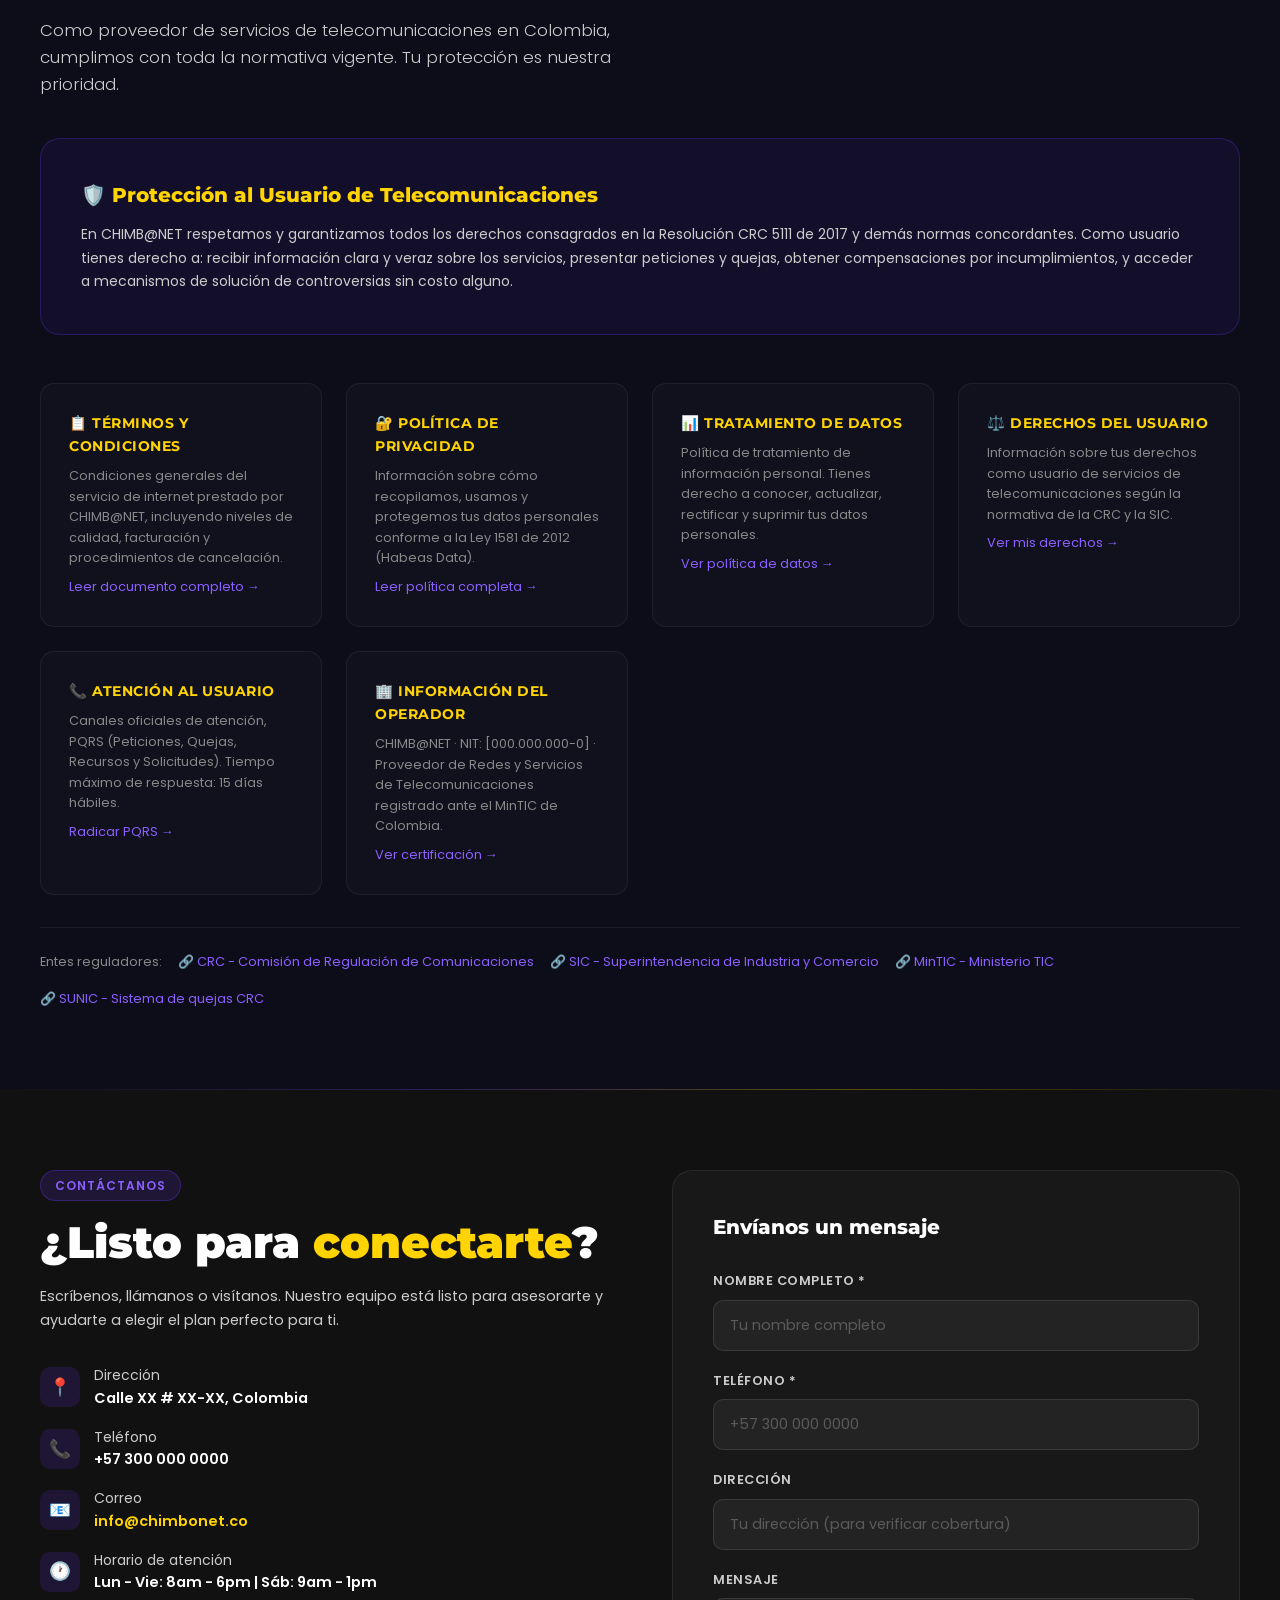
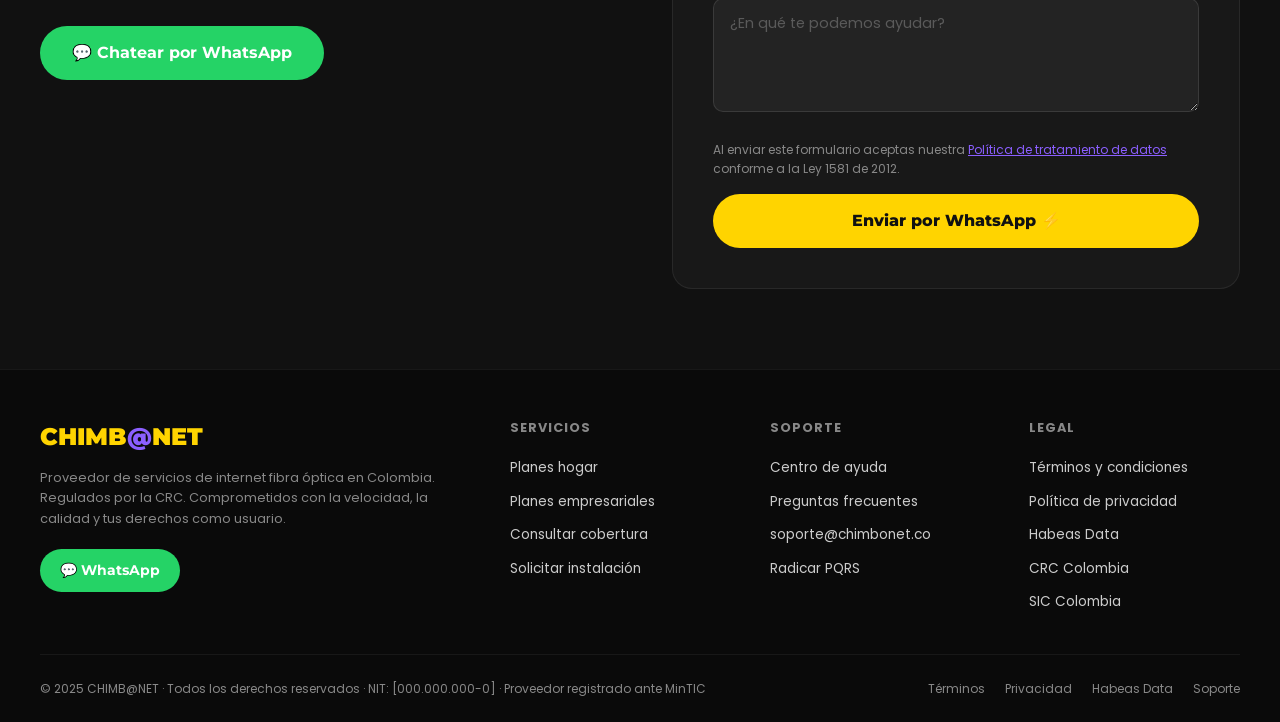
==== commit 912ee8f1: "mejoramos logo del navbar" ====
--- a/index.html
+++ b/index.html
@@ -1,1569 +1,2195 @@
 <!DOCTYPE html>
 <html lang="es">
+
 <head>
-<meta charset="UTF-8">
-<meta name="viewport" content="width=device-width, initial-scale=1.0">
-<meta name="description" content="CHIMB@NET - Internet fibra óptica de alta velocidad en Colombia. Planes desde 200 megas hasta 1 Giga. Instalación rápida y soporte técnico 24/7.">
-<meta name="keywords" content="internet fibra optica colombia, ISP colombia, planes internet, chimbonet, internet rapido">
-<meta property="og:title" content="CHIMB@NET - Internet que sí está una chimba">
-<meta property="og:description" content="Fibra óptica real. Velocidad real. Conéctate con CHIMB@NET.">
-<title>CHIMB@NET | Internet que sí está una chimba</title>
-<link rel="preconnect" href="https://fonts.googleapis.com">
-<link href="https://fonts.googleapis.com/css2?family=Montserrat:wght@400;600;700;800;900&family=Poppins:wght@300;400;500;600&display=swap" rel="stylesheet">
-<style>
-:root {
-  --yellow: #FFD400;
-  --yellow-light: #FFE566;
-  --yellow-dark: #CC9900;
-  --purple: #6C3BFF;
-  --purple-light: #8B5FFF;
-  --purple-dark: #4A1FCC;
-  --black: #111111;
-  --black-2: #1A1A2E;
-  --black-3: #16213E;
-  --white: #FFFFFF;
-  --gray: #888888;
-  --gray-light: #CCCCCC;
-  --card-bg: rgba(255,255,255,0.04);
-  --card-border: rgba(255,212,0,0.15);
-}
-*, *::before, *::after { box-sizing: border-box; margin: 0; padding: 0; }
-html { scroll-behavior: smooth; }
-body {
-  font-family: 'Poppins', sans-serif;
-  background: var(--black);
-  color: var(--white);
-  overflow-x: hidden;
-  line-height: 1.6;
-}
-
-/* SCROLLBAR */
-::-webkit-scrollbar { width: 6px; }
-::-webkit-scrollbar-track { background: var(--black); }
-::-webkit-scrollbar-thumb { background: var(--purple); border-radius: 3px; }
-
-/* TYPOGRAPHY */
-h1, h2, h3, h4 { font-family: 'Montserrat', sans-serif; }
-
-/* NAV */
-nav {
-  position: fixed;
-  top: 0; left: 0; right: 0;
-  z-index: 1000;
-  padding: 1rem 2rem;
-  display: flex;
-  align-items: center;
-  justify-content: space-between;
-  background: rgba(17,17,17,0.95);
-  backdrop-filter: blur(20px);
-  border-bottom: 1px solid rgba(108,59,255,0.2);
-  transition: all 0.3s;
-}
-.nav-logo {
-  font-family: 'Montserrat', sans-serif;
-  font-weight: 900;
-  font-size: 1.5rem;
-  color: var(--yellow);
-  text-decoration: none;
-  letter-spacing: -1px;
-}
-
-.logo-img { width: 32px; height: 32px; margin-right: 0.5rem; }
-
-.nav-logo span { color: var(--purple-light); }
-.nav-links {
-  display: flex;
-  gap: 2rem;
-  list-style: none;
-}
-.nav-links a {
-  color: var(--gray-light);
-  text-decoration: none;
-  font-size: 0.875rem;
-  font-weight: 500;
-  transition: color 0.2s;
-}
-.nav-links a:hover { color: var(--yellow); }
-.nav-cta {
-  background: var(--yellow);
-  color: var(--black);
-  padding: 0.5rem 1.25rem;
-  border-radius: 50px;
-  font-weight: 700;
-  font-size: 0.875rem;
-  text-decoration: none;
-  transition: all 0.2s;
-}
-.nav-cta:hover { background: var(--yellow-light); transform: translateY(-1px); }
-.hamburger {
-  display: none;
-  flex-direction: column;
-  gap: 5px;
-  cursor: pointer;
-  background: none;
-  border: none;
-  padding: 4px;
-}
-.hamburger span {
-  display: block;
-  width: 24px;
-  height: 2px;
-  background: var(--white);
-  border-radius: 2px;
-  transition: all 0.3s;
-}
-
-/* HERO */
-.hero {
-  min-height: 100vh;
-  display: flex;
-  align-items: center;
-  position: relative;
-  overflow: hidden;
-  padding-top: 80px;
-}
-.hero-bg {
-  position: absolute;
-  inset: 0;
-  background:
-    radial-gradient(ellipse 60% 60% at 75% 50%, rgba(108,59,255,0.25) 0%, transparent 70%),
-    radial-gradient(ellipse 40% 40% at 20% 80%, rgba(255,212,0,0.08) 0%, transparent 60%),
-    linear-gradient(180deg, #111111 0%, #0D0D1A 100%);
-}
-.hero-grid {
-  position: absolute;
-  inset: 0;
-  background-image:
-    linear-gradient(rgba(108,59,255,0.06) 1px, transparent 1px),
-    linear-gradient(90deg, rgba(108,59,255,0.06) 1px, transparent 1px);
-  background-size: 60px 60px;
-}
-.hero-content {
-  position: relative;
-  z-index: 2;
-  max-width: 1200px;
-  margin: 0 auto;
-  padding: 4rem 2rem;
-  display: grid;
-  grid-template-columns: 1fr 1fr;
-  align-items: center;
-  gap: 4rem;
-}
-.hero-text .tag {
-  display: inline-block;
-  background: rgba(108,59,255,0.2);
-  border: 1px solid rgba(108,59,255,0.4);
-  color: var(--purple-light);
-  padding: 0.375rem 1rem;
-  border-radius: 50px;
-  font-size: 0.8rem;
-  font-weight: 600;
-  letter-spacing: 1px;
-  text-transform: uppercase;
-  margin-bottom: 1.5rem;
-}
-.hero-text h1 {
-  font-size: clamp(2.5rem, 5vw, 4rem);
-  font-weight: 900;
-  line-height: 1.05;
-  margin-bottom: 1rem;
-}
-.hero-text h1 .highlight {
-  color: var(--yellow);
-  position: relative;
-  display: inline-block;
-}
-.hero-text .slogan {
-  font-size: clamp(1.1rem, 2vw, 1.4rem);
-  color: var(--gray-light);
-  margin-bottom: 2rem;
-  font-weight: 300;
-}
-.hero-text .slogan strong {
-  color: var(--white);
-  font-weight: 600;
-}
-.hero-actions {
-  display: flex;
-  gap: 1rem;
-  flex-wrap: wrap;
-}
-.btn-primary {
-  background: var(--yellow);
-  color: var(--black);
-  padding: 0.875rem 2rem;
-  border-radius: 50px;
-  font-weight: 800;
-  font-size: 1rem;
-  text-decoration: none;
-  display: inline-flex;
-  align-items: center;
-  gap: 0.5rem;
-  transition: all 0.2s;
-  font-family: 'Montserrat', sans-serif;
-  border: none;
-  cursor: pointer;
-}
-.btn-primary:hover { background: var(--yellow-light); transform: translateY(-2px); box-shadow: 0 8px 25px rgba(255,212,0,0.3); }
-.btn-secondary {
-  background: transparent;
-  color: var(--white);
-  padding: 0.875rem 2rem;
-  border-radius: 50px;
-  font-weight: 600;
-  font-size: 1rem;
-  text-decoration: none;
-  display: inline-flex;
-  align-items: center;
-  gap: 0.5rem;
-  transition: all 0.2s;
-  border: 1.5px solid rgba(255,255,255,0.2);
-  font-family: 'Montserrat', sans-serif;
-  cursor: pointer;
-}
-.btn-secondary:hover { border-color: var(--yellow); color: var(--yellow); transform: translateY(-2px); }
-.btn-whatsapp {
-  background: #25D366;
-  color: var(--white);
-  padding: 0.875rem 2rem;
-  border-radius: 50px;
-  font-weight: 700;
-  font-size: 1rem;
-  text-decoration: none;
-  display: inline-flex;
-  align-items: center;
-  gap: 0.5rem;
-  transition: all 0.2s;
-  font-family: 'Montserrat', sans-serif;
-}
-.btn-whatsapp:hover { background: #1ebe5a; transform: translateY(-2px); }
-.hero-mascot {
-  display: flex;
-  justify-content: center;
-  align-items: center;
-  position: relative;
-}
-.mascot-glow {
-  position: absolute;
-  width: 380px;
-  height: 380px;
-  background: radial-gradient(circle, rgba(108,59,255,0.35) 0%, transparent 70%);
-  border-radius: 50%;
-  animation: pulse 3s ease-in-out infinite;
-}
-@keyframes pulse {
-  0%, 100% { transform: scale(1); opacity: 0.8; }
-  50% { transform: scale(1.1); opacity: 1; }
-}
-.mascot-img {
-  width: 320px;
-  height: auto;
-  position: relative;
-  z-index: 2;
-  animation: float 4s ease-in-out infinite;
-  filter: drop-shadow(0 0 30px rgba(255,212,0,0.3));
-}
-@keyframes float {
-  0%, 100% { transform: translateY(0); }
-  50% { transform: translateY(-15px); }
-}
-.hero-stats {
-  display: flex;
-  gap: 2rem;
-  margin-top: 2.5rem;
-  padding-top: 2rem;
-  border-top: 1px solid rgba(255,255,255,0.08);
-}
-.stat { text-align: left; }
-.stat .num {
-  font-family: 'Montserrat', sans-serif;
-  font-size: 1.75rem;
-  font-weight: 900;
-  color: var(--yellow);
-  display: block;
-}
-.stat .label { font-size: 0.8rem; color: var(--gray); }
-
-/* SECTIONS BASE */
-section { padding: 5rem 2rem; }
-.container { max-width: 1200px; margin: 0 auto; }
-.section-tag {
-  display: inline-block;
-  background: rgba(108,59,255,0.15);
-  border: 1px solid rgba(108,59,255,0.3);
-  color: var(--purple-light);
-  padding: 0.3rem 0.875rem;
-  border-radius: 50px;
-  font-size: 0.75rem;
-  font-weight: 600;
-  letter-spacing: 1px;
-  text-transform: uppercase;
-  margin-bottom: 1rem;
-}
-.section-title {
-  font-size: clamp(1.75rem, 3.5vw, 2.75rem);
-  font-weight: 900;
-  line-height: 1.15;
-  margin-bottom: 1rem;
-}
-.section-title .accent { color: var(--yellow); }
-.section-subtitle {
-  font-size: 1.05rem;
-  color: var(--gray-light);
-  max-width: 600px;
-  font-weight: 300;
-}
-
-/* BENEFITS */
-.benefits-section { background: linear-gradient(180deg, #111111 0%, #0D0D1A 100%); }
-.benefits-grid {
-  display: grid;
-  grid-template-columns: repeat(auto-fit, minmax(200px, 1fr));
-  gap: 1.5rem;
-  margin-top: 3rem;
-}
-.benefit-card {
-  background: rgba(255,255,255,0.03);
-  border: 1px solid rgba(255,212,0,0.1);
-  border-radius: 16px;
-  padding: 2rem 1.5rem;
-  text-align: center;
-  transition: all 0.3s;
-  position: relative;
-  overflow: hidden;
-}
-.benefit-card::before {
-  content: '';
-  position: absolute;
-  top: 0; left: 0; right: 0;
-  height: 3px;
-  background: linear-gradient(90deg, var(--purple), var(--yellow));
-  opacity: 0;
-  transition: opacity 0.3s;
-}
-.benefit-card:hover::before { opacity: 1; }
-.benefit-card:hover { border-color: rgba(255,212,0,0.3); transform: translateY(-4px); background: rgba(255,255,255,0.06); }
-.benefit-icon {
-  width: 60px;
-  height: 60px;
-  background: linear-gradient(135deg, rgba(108,59,255,0.2), rgba(255,212,0,0.1));
-  border-radius: 50%;
-  display: flex;
-  align-items: center;
-  justify-content: center;
-  margin: 0 auto 1.25rem;
-  font-size: 1.75rem;
-}
-.benefit-card h3 {
-  font-size: 1rem;
-  font-weight: 700;
-  margin-bottom: 0.5rem;
-  color: var(--white);
-}
-.benefit-card p {
-  font-size: 0.875rem;
-  color: var(--gray);
-  line-height: 1.5;
-}
-
-/* PLANS */
-.plans-section { background: #0D0D1A; }
-.plans-header { text-align: center; margin-bottom: 3rem; }
-.plans-header .section-subtitle { margin: 0 auto; }
-.plans-grid {
-  display: grid;
-  grid-template-columns: repeat(auto-fit, minmax(240px, 1fr));
-  gap: 1.5rem;
-  align-items: stretch;
-}
-.plan-card {
-  background: rgba(255,255,255,0.03);
-  border: 1px solid rgba(255,255,255,0.08);
-  border-radius: 20px;
-  padding: 2rem 1.75rem;
-  display: flex;
-  flex-direction: column;
-  transition: all 0.3s;
-  position: relative;
-  overflow: hidden;
-}
-.plan-card.popular {
-  border-color: var(--yellow);
-  background: rgba(255,212,0,0.05);
-}
-.plan-card.popular::after {
-  content: '⭐ MÁS POPULAR';
-  position: absolute;
-  top: 1rem; right: -2.5rem;
-  background: var(--yellow);
-  color: var(--black);
-  font-size: 0.65rem;
-  font-weight: 800;
-  padding: 0.25rem 3rem;
-  transform: rotate(35deg);
-  letter-spacing: 0.5px;
-}
-.plan-card:hover { transform: translateY(-6px); border-color: var(--purple-light); box-shadow: 0 20px 40px rgba(108,59,255,0.2); }
-.plan-badge {
-  font-size: 0.75rem;
-  font-weight: 600;
-  color: var(--purple-light);
-  text-transform: uppercase;
-  letter-spacing: 1px;
-  margin-bottom: 0.75rem;
-}
-.plan-speed {
-  font-family: 'Montserrat', sans-serif;
-  font-size: 3rem;
-  font-weight: 900;
-  color: var(--yellow);
-  line-height: 1;
-  margin-bottom: 0.25rem;
-}
-.plan-speed span { font-size: 1.25rem; color: var(--gray); }
-.plan-name {
-  font-size: 1.125rem;
-  font-weight: 700;
-  color: var(--white);
-  margin-bottom: 1.5rem;
-}
-.plan-price {
-  font-family: 'Montserrat', sans-serif;
-  font-size: 2rem;
-  font-weight: 900;
-  color: var(--white);
-  margin-bottom: 0.25rem;
-}
-.plan-price .currency { font-size: 1.1rem; color: var(--gray); font-weight: 400; }
-.plan-price .period { font-size: 0.875rem; color: var(--gray); font-weight: 400; }
-.plan-features {
-  list-style: none;
-  margin: 1.5rem 0 2rem;
-  flex: 1;
-}
-.plan-features li {
-  display: flex;
-  align-items: center;
-  gap: 0.5rem;
-  font-size: 0.875rem;
-  color: var(--gray-light);
-  padding: 0.4rem 0;
-  border-bottom: 1px solid rgba(255,255,255,0.04);
-}
-.plan-features li:last-child { border-bottom: none; }
-.plan-features .check { color: var(--yellow); font-size: 0.9rem; }
-.plan-cta {
-  display: block;
-  width: 100%;
-  padding: 0.875rem;
-  border-radius: 50px;
-  font-family: 'Montserrat', sans-serif;
-  font-weight: 800;
-  font-size: 0.925rem;
-  text-align: center;
-  text-decoration: none;
-  transition: all 0.2s;
-  cursor: pointer;
-  border: none;
-}
-.plan-cta-default {
-  background: rgba(108,59,255,0.15);
-  color: var(--purple-light);
-  border: 1.5px solid rgba(108,59,255,0.4);
-}
-.plan-cta-default:hover { background: var(--purple); color: var(--white); }
-.plan-cta-popular {
-  background: var(--yellow);
-  color: var(--black);
-}
-.plan-cta-popular:hover { background: var(--yellow-light); transform: translateY(-1px); }
-
-/* COVERAGE */
-.coverage-section { background: #111111; }
-.coverage-inner {
-  display: grid;
-  grid-template-columns: 1fr 1fr;
-  gap: 4rem;
-  align-items: center;
-}
-.coverage-form {
-  background: rgba(255,255,255,0.03);
-  border: 1px solid rgba(108,59,255,0.2);
-  border-radius: 20px;
-  padding: 2.5rem;
-}
-.coverage-form h3 {
-  font-size: 1.375rem;
-  font-weight: 800;
-  margin-bottom: 0.5rem;
-}
-.coverage-form p {
-  color: var(--gray);
-  font-size: 0.9rem;
-  margin-bottom: 1.75rem;
-}
-.form-group { margin-bottom: 1.25rem; }
-.form-label {
-  display: block;
-  font-size: 0.8rem;
-  font-weight: 600;
-  color: var(--gray-light);
-  margin-bottom: 0.5rem;
-  text-transform: uppercase;
-  letter-spacing: 0.5px;
-}
-.form-input {
-  width: 100%;
-  background: rgba(255,255,255,0.05);
-  border: 1px solid rgba(255,255,255,0.1);
-  border-radius: 10px;
-  padding: 0.875rem 1rem;
-  color: var(--white);
-  font-family: 'Poppins', sans-serif;
-  font-size: 0.9rem;
-  transition: border-color 0.2s;
-  outline: none;
-}
-.form-input::placeholder { color: rgba(255,255,255,0.25); }
-.form-input:focus { border-color: var(--purple); }
-.coverage-zones h3 { font-size: 1.375rem; font-weight: 800; margin-bottom: 1.5rem; }
-.zones-list {
-  display: grid;
-  grid-template-columns: 1fr 1fr;
-  gap: 0.75rem;
-}
-.zone-item {
-  display: flex;
-  align-items: center;
-  gap: 0.5rem;
-  font-size: 0.9rem;
-  color: var(--gray-light);
-}
-.zone-dot { width: 8px; height: 8px; background: var(--yellow); border-radius: 50%; flex-shrink: 0; }
-
-/* WHY US */
-.why-section { background: linear-gradient(135deg, #0D0D1A 0%, #111111 100%); }
-.why-grid {
-  display: grid;
-  grid-template-columns: 1fr 1fr;
-  gap: 4rem;
-  align-items: center;
-  margin-top: 3rem;
-}
-.why-items { display: flex; flex-direction: column; gap: 1.5rem; }
-.why-item {
-  display: flex;
-  gap: 1.25rem;
-  align-items: flex-start;
-}
-.why-icon {
-  width: 48px;
-  height: 48px;
-  background: rgba(108,59,255,0.15);
-  border: 1px solid rgba(108,59,255,0.3);
-  border-radius: 12px;
-  display: flex;
-  align-items: center;
-  justify-content: center;
-  font-size: 1.25rem;
-  flex-shrink: 0;
-}
-.why-text h4 {
-  font-size: 1rem;
-  font-weight: 700;
-  margin-bottom: 0.375rem;
-  color: var(--white);
-}
-.why-text p { font-size: 0.875rem; color: var(--gray); line-height: 1.6; }
-.why-visual {
-  position: relative;
-  display: flex;
-  justify-content: center;
-}
-.why-card-big {
-  background: rgba(255,255,255,0.04);
-  border: 1px solid rgba(108,59,255,0.25);
-  border-radius: 24px;
-  padding: 2rem;
-  width: 280px;
-  text-align: center;
-}
-.why-card-big .speed-display {
-  font-family: 'Montserrat', sans-serif;
-  font-size: 3.5rem;
-  font-weight: 900;
-  color: var(--yellow);
-}
-.why-card-big .speed-label { color: var(--gray); font-size: 0.875rem; margin-bottom: 1.5rem; }
-.speed-bars { display: flex; flex-direction: column; gap: 0.75rem; text-align: left; }
-.speed-bar-row { display: flex; align-items: center; gap: 0.75rem; font-size: 0.8rem; }
-.speed-bar-row .bar-label { color: var(--gray); width: 60px; font-size: 0.75rem; }
-.speed-bar-track { flex: 1; height: 6px; background: rgba(255,255,255,0.08); border-radius: 3px; overflow: hidden; }
-.speed-bar-fill { height: 100%; border-radius: 3px; background: linear-gradient(90deg, var(--purple), var(--yellow)); }
-.speed-bar-val { color: var(--yellow); font-weight: 700; width: 35px; text-align: right; font-size: 0.75rem; }
-
-/* TESTIMONIALS */
-.testimonials-section { background: #0D0D1A; }
-.testimonials-header { text-align: center; margin-bottom: 3rem; }
-.testimonials-header .section-subtitle { margin: 0 auto; }
-.testimonials-grid {
-  display: grid;
-  grid-template-columns: repeat(auto-fit, minmax(280px, 1fr));
-  gap: 1.5rem;
-}
-.testimonial-card {
-  background: rgba(255,255,255,0.03);
-  border: 1px solid rgba(255,255,255,0.07);
-  border-radius: 16px;
-  padding: 2rem;
-  transition: all 0.3s;
-}
-.testimonial-card:hover { border-color: rgba(255,212,0,0.25); transform: translateY(-3px); }
-.stars { color: var(--yellow); font-size: 1rem; margin-bottom: 1rem; letter-spacing: 2px; }
-.testimonial-text {
-  font-size: 0.9rem;
-  color: var(--gray-light);
-  line-height: 1.7;
-  margin-bottom: 1.5rem;
-  font-style: italic;
-}
-.testimonial-author { display: flex; align-items: center; gap: 0.75rem; }
-.author-avatar {
-  width: 42px;
-  height: 42px;
-  background: linear-gradient(135deg, var(--purple), var(--purple-dark));
-  border-radius: 50%;
-  display: flex;
-  align-items: center;
-  justify-content: center;
-  font-weight: 700;
-  font-size: 0.9rem;
-  color: var(--white);
-  flex-shrink: 0;
-}
-.author-name { font-weight: 600; font-size: 0.9rem; }
-.author-location { font-size: 0.75rem; color: var(--gray); }
-
-/* SUPPORT */
-.support-section { background: #111111; }
-.support-header { text-align: center; margin-bottom: 3rem; }
-.support-grid {
-  display: grid;
-  grid-template-columns: repeat(auto-fit, minmax(220px, 1fr));
-  gap: 1.5rem;
-  margin-bottom: 3rem;
-}
-.support-card {
-  background: rgba(255,255,255,0.03);
-  border: 1px solid rgba(255,255,255,0.07);
-  border-radius: 16px;
-  padding: 2rem;
-  text-align: center;
-  text-decoration: none;
-  transition: all 0.3s;
-  display: block;
-  color: var(--white);
-}
-.support-card:hover { transform: translateY(-4px); border-color: var(--purple-light); background: rgba(108,59,255,0.07); }
-.support-card .icon { font-size: 2.25rem; margin-bottom: 1rem; display: block; }
-.support-card h4 { font-size: 1rem; font-weight: 700; margin-bottom: 0.5rem; }
-.support-card p { font-size: 0.8rem; color: var(--gray); }
-.faq-container { max-width: 700px; margin: 0 auto; }
-.faq-title {
-  font-size: 1.5rem;
-  font-weight: 800;
-  margin-bottom: 1.5rem;
-  text-align: center;
-}
-.faq-item {
-  border: 1px solid rgba(255,255,255,0.07);
-  border-radius: 12px;
-  margin-bottom: 0.75rem;
-  overflow: hidden;
-}
-.faq-question {
-  width: 100%;
-  background: rgba(255,255,255,0.03);
-  border: none;
-  padding: 1.125rem 1.5rem;
-  display: flex;
-  justify-content: space-between;
-  align-items: center;
-  cursor: pointer;
-  color: var(--white);
-  font-family: 'Poppins', sans-serif;
-  font-size: 0.9rem;
-  font-weight: 500;
-  text-align: left;
-  transition: background 0.2s;
-}
-.faq-question:hover { background: rgba(255,255,255,0.05); }
-.faq-toggle { color: var(--yellow); font-size: 1.25rem; flex-shrink: 0; transition: transform 0.3s; }
-.faq-answer {
-  display: none;
-  padding: 0 1.5rem 1.25rem;
-  font-size: 0.875rem;
-  color: var(--gray-light);
-  line-height: 1.7;
-}
-.faq-item.open .faq-toggle { transform: rotate(45deg); }
-.faq-item.open .faq-answer { display: block; }
-
-/* LEGAL */
-.legal-section { background: #0D0D1A; }
-.legal-banner {
-  background: rgba(108,59,255,0.08);
-  border: 1px solid rgba(108,59,255,0.25);
-  border-radius: 20px;
-  padding: 2.5rem;
-  margin-bottom: 3rem;
-}
-.legal-banner h3 {
-  font-size: 1.25rem;
-  font-weight: 800;
-  margin-bottom: 0.75rem;
-  color: var(--yellow);
-}
-.legal-banner p { font-size: 0.875rem; color: var(--gray-light); line-height: 1.7; }
-.legal-grid {
-  display: grid;
-  grid-template-columns: repeat(auto-fit, minmax(250px, 1fr));
-  gap: 1.5rem;
-  margin-bottom: 2rem;
-}
-.legal-card {
-  background: rgba(255,255,255,0.02);
-  border: 1px solid rgba(255,255,255,0.06);
-  border-radius: 14px;
-  padding: 1.75rem;
-}
-.legal-card h4 {
-  font-size: 0.9rem;
-  font-weight: 700;
-  color: var(--yellow);
-  margin-bottom: 0.5rem;
-  text-transform: uppercase;
-  letter-spacing: 0.5px;
-}
-.legal-card p { font-size: 0.8rem; color: var(--gray); line-height: 1.6; }
-.legal-card a { color: var(--purple-light); text-decoration: none; font-size: 0.8rem; display: inline-block; margin-top: 0.5rem; }
-.legal-card a:hover { color: var(--yellow); text-decoration: underline; }
-.legal-links {
-  display: flex;
-  flex-wrap: wrap;
-  gap: 1rem;
-  padding-top: 1.5rem;
-  border-top: 1px solid rgba(255,255,255,0.06);
-}
-.legal-link {
-  font-size: 0.8rem;
-  color: var(--purple-light);
-  text-decoration: none;
-  transition: color 0.2s;
-}
-.legal-link:hover { color: var(--yellow); }
-
-/* CONTACT */
-.contact-section { background: #111111; }
-.contact-grid {
-  display: grid;
-  grid-template-columns: 1fr 1fr;
-  gap: 4rem;
-  align-items: start;
-}
-.contact-info h3 { font-size: 1.375rem; font-weight: 800; margin-bottom: 1rem; }
-.contact-info p { color: var(--gray-light); font-size: 0.9rem; margin-bottom: 2rem; line-height: 1.7; }
-.contact-detail {
-  display: flex;
-  align-items: center;
-  gap: 0.875rem;
-  margin-bottom: 1rem;
-  font-size: 0.9rem;
-}
-.contact-detail .icon {
-  width: 40px;
-  height: 40px;
-  background: rgba(108,59,255,0.15);
-  border-radius: 10px;
-  display: flex;
-  align-items: center;
-  justify-content: center;
-  font-size: 1.1rem;
-  flex-shrink: 0;
-}
-.contact-form {
-  background: rgba(255,255,255,0.03);
-  border: 1px solid rgba(255,255,255,0.07);
-  border-radius: 20px;
-  padding: 2.5rem;
-}
-
-/* FOOTER */
-footer {
-  background: #0A0A0A;
-  border-top: 1px solid rgba(255,255,255,0.06);
-  padding: 3rem 2rem 1.5rem;
-}
-.footer-grid {
-  max-width: 1200px;
-  margin: 0 auto;
-  display: grid;
-  grid-template-columns: 2fr 1fr 1fr 1fr;
-  gap: 3rem;
-  margin-bottom: 2.5rem;
-}
-.footer-brand .logo {
-  font-family: 'Montserrat', sans-serif;
-  font-size: 1.5rem;
-  font-weight: 900;
-  color: var(--yellow);
-  margin-bottom: 0.75rem;
-  display: block;
-}
-.footer-brand .logo span { color: var(--purple-light); }
-.footer-brand p { font-size: 0.8rem; color: var(--gray); line-height: 1.6; margin-bottom: 1.25rem; }
-.footer-title {
-  font-size: 0.8rem;
-  font-weight: 700;
-  text-transform: uppercase;
-  letter-spacing: 1px;
-  color: var(--gray);
-  margin-bottom: 1rem;
-}
-.footer-links { list-style: none; display: flex; flex-direction: column; gap: 0.5rem; }
-.footer-links a {
-  color: var(--gray-light);
-  text-decoration: none;
-  font-size: 0.85rem;
-  transition: color 0.2s;
-}
-.footer-links a:hover { color: var(--yellow); }
-.footer-bottom {
-  max-width: 1200px;
-  margin: 0 auto;
-  padding-top: 1.5rem;
-  border-top: 1px solid rgba(255,255,255,0.06);
-  display: flex;
-  justify-content: space-between;
-  align-items: center;
-  flex-wrap: wrap;
-  gap: 1rem;
-  font-size: 0.75rem;
-  color: var(--gray);
-}
-.footer-bottom .legal-row {
-  display: flex;
-  gap: 1.25rem;
-  flex-wrap: wrap;
-}
-.footer-bottom a { color: var(--gray); text-decoration: none; }
-.footer-bottom a:hover { color: var(--yellow); }
-
-/* WHATSAPP FLOAT */
-.whatsapp-float {
-  position: fixed;
-  bottom: 2rem;
-  right: 2rem;
-  z-index: 999;
-  background: #25D366;
-  color: white;
-  width: 58px;
-  height: 58px;
-  border-radius: 50%;
-  display: flex;
-  align-items: center;
-  justify-content: center;
-  font-size: 1.75rem;
-  text-decoration: none;
-  box-shadow: 0 4px 20px rgba(37,211,102,0.4);
-  transition: all 0.3s;
-  animation: bounce 2s ease-in-out infinite;
-}
-.whatsapp-float:hover { transform: scale(1.1); box-shadow: 0 6px 25px rgba(37,211,102,0.5); animation: none; }
-@keyframes bounce {
-  0%, 100% { transform: translateY(0); }
-  50% { transform: translateY(-5px); }
-}
-
-/* DIVIDERS */
-.divider {
-  height: 1px;
-  background: linear-gradient(90deg, transparent, rgba(108,59,255,0.3), rgba(255,212,0,0.3), transparent);
-  margin: 0;
-}
-
-/* MOBILE */
-@media (max-width: 900px) {
-  .nav-links { display: none; }
-  .hamburger { display: flex; }
-  .hero-content { grid-template-columns: 1fr; text-align: center; }
-  .hero-mascot { order: -1; }
-  .mascot-img { width: 220px; }
-  .mascot-glow { width: 280px; height: 280px; }
-  .hero-actions { justify-content: center; }
-  .hero-stats { justify-content: center; }
-  .coverage-inner { grid-template-columns: 1fr; }
-  .why-grid { grid-template-columns: 1fr; }
-  .contact-grid { grid-template-columns: 1fr; }
-  .footer-grid { grid-template-columns: 1fr 1fr; }
-  .footer-bottom { flex-direction: column; text-align: center; }
-}
-@media (max-width: 600px) {
-  section { padding: 3.5rem 1.25rem; }
-  .plans-grid { grid-template-columns: 1fr; max-width: 360px; margin: 0 auto; }
-  .footer-grid { grid-template-columns: 1fr; }
-  .why-visual { display: none; }
-}
-
-/* ANIMATIONS */
-.fade-in { opacity: 0; transform: translateY(24px); transition: opacity 0.6s ease, transform 0.6s ease; }
-.fade-in.visible { opacity: 1; transform: translateY(0); }
-</style>
+  <meta charset="UTF-8">
+  <meta name="viewport" content="width=device-width, initial-scale=1.0">
+  <meta name="description"
+    content="CHIMB@NET - Internet fibra óptica de alta velocidad en Colombia. Planes desde 200 megas hasta 1 Giga. Instalación rápida y soporte técnico 24/7.">
+  <meta name="keywords"
+    content="internet fibra optica colombia, ISP colombia, planes internet, chimbonet, internet rapido">
+  <meta property="og:title" content="CHIMB@NET - Internet que sí está una chimba">
+  <meta property="og:description" content="Fibra óptica real. Velocidad real. Conéctate con CHIMB@NET.">
+  <title>CHIMB@NET | Internet que sí está una chimba</title>
+  <link rel="preconnect" href="https://fonts.googleapis.com">
+  <link
+    href="https://fonts.googleapis.com/css2?family=Montserrat:wght@400;600;700;800;900&family=Poppins:wght@300;400;500;600&display=swap"
+    rel="stylesheet">
+  <style>
+    :root {
+      --yellow: #FFD400;
+      --yellow-light: #FFE566;
+      --yellow-dark: #CC9900;
+      --purple: #6C3BFF;
+      --purple-light: #8B5FFF;
+      --purple-dark: #4A1FCC;
+      --black: #111111;
+      --black-2: #1A1A2E;
+      --black-3: #16213E;
+      --white: #FFFFFF;
+      --gray: #888888;
+      --gray-light: #CCCCCC;
+      --card-bg: rgba(255, 255, 255, 0.04);
+      --card-border: rgba(255, 212, 0, 0.15);
+    }
+
+    *,
+    *::before,
+    *::after {
+      box-sizing: border-box;
+      margin: 0;
+      padding: 0;
+    }
+
+    html {
+      scroll-behavior: smooth;
+    }
+
+    body {
+      font-family: 'Poppins', sans-serif;
+      background: var(--black);
+      color: var(--white);
+      overflow-x: hidden;
+      line-height: 1.6;
+    }
+
+    /* SCROLLBAR */
+    ::-webkit-scrollbar {
+      width: 6px;
+    }
+
+    ::-webkit-scrollbar-track {
+      background: var(--black);
+    }
+
+    ::-webkit-scrollbar-thumb {
+      background: var(--purple);
+      border-radius: 3px;
+    }
+
+    /* TYPOGRAPHY */
+    h1,
+    h2,
+    h3,
+    h4 {
+      font-family: 'Montserrat', sans-serif;
+    }
+
+    /* NAV */
+    /* NAV */
+    nav {
+      position: fixed;
+      top: 0;
+      left: 0;
+      right: 0;
+      z-index: 1000;
+      padding: 0.5rem 2rem;
+      display: flex;
+      align-items: center;
+      justify-content: space-between;
+      background: rgba(17, 17, 17, 0.95);
+      backdrop-filter: blur(20px);
+      border-bottom: 1px solid rgba(108, 59, 255, 0.2);
+      transition: all 0.3s;
+      min-height: 70px;
+    }
+
+    .nav-logo {
+      display: flex;
+      align-items: center;
+      text-decoration: none;
+      flex-shrink: 0;
+    }
+
+    .nav-logo img {
+      height: 160px;
+      width: auto;
+      margin: -45px -8px;
+      display: block;
+      transition: height 0.3s;
+    }
+
+    /* DESKTOP GRANDE */
+    @media (min-width: 1200px) {
+      .nav-logo img {
+        height: 180px;
+        margin: -45px ;
+      }
+    }
+
+    /* TABLET */
+    @media (max-width: 900px) {
+      nav {
+        padding: 0.5rem 1.25rem;
+      }
+
+      .nav-logo img {
+        height: 85px;
+        margin: -18px -5px;
+      }
+    }
+
+    /* MÓVIL */
+    @media (max-width: 600px) {
+      nav {
+        padding: 0.5rem 1rem;
+      }
+
+      .nav-logo img {
+        height: 70px;
+        margin: -15px -4px;
+      }
+    }
+
+    .nav-links {
+      display: flex;
+      gap: 2rem;
+      list-style: none;
+    }
+
+    .nav-links a {
+      color: var(--gray-light);
+      text-decoration: none;
+      font-size: 0.875rem;
+      font-weight: 500;
+      transition: color 0.2s;
+    }
+
+    .nav-links a:hover {
+      color: var(--yellow);
+    }
+
+    .nav-cta {
+      background: var(--yellow);
+      color: var(--black);
+      padding: 0.5rem 1.25rem;
+      border-radius: 50px;
+      font-weight: 700;
+      font-size: 0.875rem;
+      text-decoration: none;
+      transition: all 0.2s;
+    }
+
+    .nav-cta:hover {
+      background: var(--yellow-light);
+      transform: translateY(-1px);
+    }
+
+    .hamburger {
+      display: none;
+      flex-direction: column;
+      gap: 5px;
+      cursor: pointer;
+      background: none;
+      border: none;
+      padding: 4px;
+    }
+
+    .hamburger span {
+      display: block;
+      width: 24px;
+      height: 2px;
+      background: var(--white);
+      border-radius: 2px;
+      transition: all 0.3s;
+    }
+
+    /* HERO */
+    .hero {
+      min-height: 100vh;
+      display: flex;
+      align-items: center;
+      position: relative;
+      overflow: hidden;
+      padding-top: 80px;
+    }
+
+    .hero-bg {
+      position: absolute;
+      inset: 0;
+      background:
+        radial-gradient(ellipse 60% 60% at 75% 50%, rgba(108, 59, 255, 0.25) 0%, transparent 70%),
+        radial-gradient(ellipse 40% 40% at 20% 80%, rgba(255, 212, 0, 0.08) 0%, transparent 60%),
+        linear-gradient(180deg, #111111 0%, #0D0D1A 100%);
+    }
+
+    .hero-grid {
+      position: absolute;
+      inset: 0;
+      background-image:
+        linear-gradient(rgba(108, 59, 255, 0.06) 1px, transparent 1px),
+        linear-gradient(90deg, rgba(108, 59, 255, 0.06) 1px, transparent 1px);
+      background-size: 60px 60px;
+    }
+
+    .hero-content {
+      position: relative;
+      z-index: 2;
+      max-width: 1200px;
+      margin: 0 auto;
+      padding: 4rem 2rem;
+      display: grid;
+      grid-template-columns: 1fr 1fr;
+      align-items: center;
+      gap: 4rem;
+    }
+
+    .hero-text .tag {
+      display: inline-block;
+      background: rgba(108, 59, 255, 0.2);
+      border: 1px solid rgba(108, 59, 255, 0.4);
+      color: var(--purple-light);
+      padding: 0.375rem 1rem;
+      border-radius: 50px;
+      font-size: 0.8rem;
+      font-weight: 600;
+      letter-spacing: 1px;
+      text-transform: uppercase;
+      margin-bottom: 1.5rem;
+    }
+
+    .hero-text h1 {
+      font-size: clamp(2.5rem, 5vw, 4rem);
+      font-weight: 900;
+      line-height: 1.05;
+      margin-bottom: 1rem;
+    }
+
+    .hero-text h1 .highlight {
+      color: var(--yellow);
+      position: relative;
+      display: inline-block;
+    }
+
+    .hero-text .slogan {
+      font-size: clamp(1.1rem, 2vw, 1.4rem);
+      color: var(--gray-light);
+      margin-bottom: 2rem;
+      font-weight: 300;
+    }
+
+    .hero-text .slogan strong {
+      color: var(--white);
+      font-weight: 600;
+    }
+
+    .hero-actions {
+      display: flex;
+      gap: 1rem;
+      flex-wrap: wrap;
+    }
+
+    .btn-primary {
+      background: var(--yellow);
+      color: var(--black);
+      padding: 0.875rem 2rem;
+      border-radius: 50px;
+      font-weight: 800;
+      font-size: 1rem;
+      text-decoration: none;
+      display: inline-flex;
+      align-items: center;
+      gap: 0.5rem;
+      transition: all 0.2s;
+      font-family: 'Montserrat', sans-serif;
+      border: none;
+      cursor: pointer;
+    }
+
+    .btn-primary:hover {
+      background: var(--yellow-light);
+      transform: translateY(-2px);
+      box-shadow: 0 8px 25px rgba(255, 212, 0, 0.3);
+    }
+
+    .btn-secondary {
+      background: transparent;
+      color: var(--white);
+      padding: 0.875rem 2rem;
+      border-radius: 50px;
+      font-weight: 600;
+      font-size: 1rem;
+      text-decoration: none;
+      display: inline-flex;
+      align-items: center;
+      gap: 0.5rem;
+      transition: all 0.2s;
+      border: 1.5px solid rgba(255, 255, 255, 0.2);
+      font-family: 'Montserrat', sans-serif;
+      cursor: pointer;
+    }
+
+    .btn-secondary:hover {
+      border-color: var(--yellow);
+      color: var(--yellow);
+      transform: translateY(-2px);
+    }
+
+    .btn-whatsapp {
+      background: #25D366;
+      color: var(--white);
+      padding: 0.875rem 2rem;
+      border-radius: 50px;
+      font-weight: 700;
+      font-size: 1rem;
+      text-decoration: none;
+      display: inline-flex;
+      align-items: center;
+      gap: 0.5rem;
+      transition: all 0.2s;
+      font-family: 'Montserrat', sans-serif;
+    }
+
+    .btn-whatsapp:hover {
+      background: #1ebe5a;
+      transform: translateY(-2px);
+    }
+
+    .hero-mascot {
+      display: flex;
+      justify-content: center;
+      align-items: center;
+      position: relative;
+    }
+
+    .mascot-glow {
+      position: absolute;
+      width: 480px;
+      height: 480px;
+      background: radial-gradient(circle, rgba(108, 59, 255, 0.35) 0%, transparent 70%);
+      border-radius: 50%;
+      animation: pulse 3s ease-in-out infinite;
+    }
+
+    @keyframes pulse {
+
+      0%,
+      100% {
+        transform: scale(1);
+        opacity: 0.8;
+      }
+
+      50% {
+        transform: scale(1.1);
+        opacity: 1;
+      }
+    }
+
+    .mascot-img {
+      width: 420px;
+      height: auto;
+      position: relative;
+      z-index: 2;
+      animation: float 4s ease-in-out infinite;
+      filter: drop-shadow(0 0 30px rgba(255, 212, 0, 0.3));
+    }
+
+    @keyframes float {
+
+      0%,
+      100% {
+        transform: translateY(0);
+      }
+
+      50% {
+        transform: translateY(-15px);
+      }
+    }
+
+    .hero-stats {
+      display: flex;
+      gap: 2rem;
+      margin-top: 2.5rem;
+      padding-top: 2rem;
+      border-top: 1px solid rgba(255, 255, 255, 0.08);
+    }
+
+    .stat {
+      text-align: left;
+    }
+
+    .stat .num {
+      font-family: 'Montserrat', sans-serif;
+      font-size: 1.75rem;
+      font-weight: 900;
+      color: var(--yellow);
+      display: block;
+    }
+
+    .stat .label {
+      font-size: 0.8rem;
+      color: var(--gray);
+    }
+
+    /* SECTIONS BASE */
+    section {
+      padding: 5rem 2rem;
+    }
+
+    .container {
+      max-width: 1200px;
+      margin: 0 auto;
+    }
+
+    .section-tag {
+      display: inline-block;
+      background: rgba(108, 59, 255, 0.15);
+      border: 1px solid rgba(108, 59, 255, 0.3);
+      color: var(--purple-light);
+      padding: 0.3rem 0.875rem;
+      border-radius: 50px;
+      font-size: 0.75rem;
+      font-weight: 600;
+      letter-spacing: 1px;
+      text-transform: uppercase;
+      margin-bottom: 1rem;
+    }
+
+    .section-title {
+      font-size: clamp(1.75rem, 3.5vw, 2.75rem);
+      font-weight: 900;
+      line-height: 1.15;
+      margin-bottom: 1rem;
+    }
+
+    .section-title .accent {
+      color: var(--yellow);
+    }
+
+    .section-subtitle {
+      font-size: 1.05rem;
+      color: var(--gray-light);
+      max-width: 600px;
+      font-weight: 300;
+    }
+
+    /* BENEFITS */
+    .benefits-section {
+      background: linear-gradient(180deg, #111111 0%, #0D0D1A 100%);
+    }
+
+    .benefits-grid {
+      display: grid;
+      grid-template-columns: repeat(auto-fit, minmax(200px, 1fr));
+      gap: 1.5rem;
+      margin-top: 3rem;
+    }
+
+    .benefit-card {
+      background: rgba(255, 255, 255, 0.03);
+      border: 1px solid rgba(255, 212, 0, 0.1);
+      border-radius: 16px;
+      padding: 2rem 1.5rem;
+      text-align: center;
+      transition: all 0.3s;
+      position: relative;
+      overflow: hidden;
+    }
+
+    .benefit-card::before {
+      content: '';
+      position: absolute;
+      top: 0;
+      left: 0;
+      right: 0;
+      height: 3px;
+      background: linear-gradient(90deg, var(--purple), var(--yellow));
+      opacity: 0;
+      transition: opacity 0.3s;
+    }
+
+    .benefit-card:hover::before {
+      opacity: 1;
+    }
+
+    .benefit-card:hover {
+      border-color: rgba(255, 212, 0, 0.3);
+      transform: translateY(-4px);
+      background: rgba(255, 255, 255, 0.06);
+    }
+
+    .benefit-icon {
+      width: 60px;
+      height: 60px;
+      background: linear-gradient(135deg, rgba(108, 59, 255, 0.2), rgba(255, 212, 0, 0.1));
+      border-radius: 50%;
+      display: flex;
+      align-items: center;
+      justify-content: center;
+      margin: 0 auto 1.25rem;
+      font-size: 1.75rem;
+    }
+
+    .benefit-card h3 {
+      font-size: 1rem;
+      font-weight: 700;
+      margin-bottom: 0.5rem;
+      color: var(--white);
+    }
+
+    .benefit-card p {
+      font-size: 0.875rem;
+      color: var(--gray);
+      line-height: 1.5;
+    }
+
+    /* PLANS */
+    .plans-section {
+      background: #0D0D1A;
+    }
+
+    .plans-header {
+      text-align: center;
+      margin-bottom: 3rem;
+    }
+
+    .plans-header .section-subtitle {
+      margin: 0 auto;
+    }
+
+    .plans-grid {
+      display: grid;
+      grid-template-columns: repeat(auto-fit, minmax(240px, 1fr));
+      gap: 1.5rem;
+      align-items: stretch;
+    }
+
+    .plan-card {
+      background: rgba(255, 255, 255, 0.03);
+      border: 1px solid rgba(255, 255, 255, 0.08);
+      border-radius: 20px;
+      padding: 2rem 1.75rem;
+      display: flex;
+      flex-direction: column;
+      transition: all 0.3s;
+      position: relative;
+      overflow: hidden;
+    }
+
+    .plan-card.popular {
+      border-color: var(--yellow);
+      background: rgba(255, 212, 0, 0.05);
+    }
+
+    .plan-card.popular::after {
+      content: '⭐ MÁS POPULAR';
+      position: absolute;
+      top: 1rem;
+      right: -2.5rem;
+      background: var(--yellow);
+      color: var(--black);
+      font-size: 0.65rem;
+      font-weight: 800;
+      padding: 0.25rem 3rem;
+      transform: rotate(35deg);
+      letter-spacing: 0.5px;
+    }
+
+    .plan-card:hover {
+      transform: translateY(-6px);
+      border-color: var(--purple-light);
+      box-shadow: 0 20px 40px rgba(108, 59, 255, 0.2);
+    }
+
+    .plan-badge {
+      font-size: 0.75rem;
+      font-weight: 600;
+      color: var(--purple-light);
+      text-transform: uppercase;
+      letter-spacing: 1px;
+      margin-bottom: 0.75rem;
+    }
+
+    .plan-speed {
+      font-family: 'Montserrat', sans-serif;
+      font-size: 3rem;
+      font-weight: 900;
+      color: var(--yellow);
+      line-height: 1;
+      margin-bottom: 0.25rem;
+    }
+
+    .plan-speed span {
+      font-size: 1.25rem;
+      color: var(--gray);
+    }
+
+    .plan-name {
+      font-size: 1.125rem;
+      font-weight: 700;
+      color: var(--white);
+      margin-bottom: 1.5rem;
+    }
+
+    .plan-price {
+      font-family: 'Montserrat', sans-serif;
+      font-size: 2rem;
+      font-weight: 900;
+      color: var(--white);
+      margin-bottom: 0.25rem;
+    }
+
+    .plan-price .currency {
+      font-size: 1.1rem;
+      color: var(--gray);
+      font-weight: 400;
+    }
+
+    .plan-price .period {
+      font-size: 0.875rem;
+      color: var(--gray);
+      font-weight: 400;
+    }
+
+    .plan-features {
+      list-style: none;
+      margin: 1.5rem 0 2rem;
+      flex: 1;
+    }
+
+    .plan-features li {
+      display: flex;
+      align-items: center;
+      gap: 0.5rem;
+      font-size: 0.875rem;
+      color: var(--gray-light);
+      padding: 0.4rem 0;
+      border-bottom: 1px solid rgba(255, 255, 255, 0.04);
+    }
+
+    .plan-features li:last-child {
+      border-bottom: none;
+    }
+
+    .plan-features .check {
+      color: var(--yellow);
+      font-size: 0.9rem;
+    }
+
+    .plan-cta {
+      display: block;
+      width: 100%;
+      padding: 0.875rem;
+      border-radius: 50px;
+      font-family: 'Montserrat', sans-serif;
+      font-weight: 800;
+      font-size: 0.925rem;
+      text-align: center;
+      text-decoration: none;
+      transition: all 0.2s;
+      cursor: pointer;
+      border: none;
+    }
+
+    .plan-cta-default {
+      background: rgba(108, 59, 255, 0.15);
+      color: var(--purple-light);
+      border: 1.5px solid rgba(108, 59, 255, 0.4);
+    }
+
+    .plan-cta-default:hover {
+      background: var(--purple);
+      color: var(--white);
+    }
+
+    .plan-cta-popular {
+      background: var(--yellow);
+      color: var(--black);
+    }
+
+    .plan-cta-popular:hover {
+      background: var(--yellow-light);
+      transform: translateY(-1px);
+    }
+
+    /* COVERAGE */
+    .coverage-section {
+      background: #111111;
+    }
+
+    .coverage-inner {
+      display: grid;
+      grid-template-columns: 1fr 1fr;
+      gap: 4rem;
+      align-items: center;
+    }
+
+    .coverage-form {
+      background: rgba(255, 255, 255, 0.03);
+      border: 1px solid rgba(108, 59, 255, 0.2);
+      border-radius: 20px;
+      padding: 2.5rem;
+    }
+
+    .coverage-form h3 {
+      font-size: 1.375rem;
+      font-weight: 800;
+      margin-bottom: 0.5rem;
+    }
+
+    .coverage-form p {
+      color: var(--gray);
+      font-size: 0.9rem;
+      margin-bottom: 1.75rem;
+    }
+
+    .form-group {
+      margin-bottom: 1.25rem;
+    }
+
+    .form-label {
+      display: block;
+      font-size: 0.8rem;
+      font-weight: 600;
+      color: var(--gray-light);
+      margin-bottom: 0.5rem;
+      text-transform: uppercase;
+      letter-spacing: 0.5px;
+    }
+
+    .form-input {
+      width: 100%;
+      background: rgba(255, 255, 255, 0.05);
+      border: 1px solid rgba(255, 255, 255, 0.1);
+      border-radius: 10px;
+      padding: 0.875rem 1rem;
+      color: var(--white);
+      font-family: 'Poppins', sans-serif;
+      font-size: 0.9rem;
+      transition: border-color 0.2s;
+      outline: none;
+    }
+
+    .form-input::placeholder {
+      color: rgba(255, 255, 255, 0.25);
+    }
+
+    .form-input:focus {
+      border-color: var(--purple);
+    }
+
+    .coverage-zones h3 {
+      font-size: 1.375rem;
+      font-weight: 800;
+      margin-bottom: 1.5rem;
+    }
+
+    .zones-list {
+      display: grid;
+      grid-template-columns: 1fr 1fr;
+      gap: 0.75rem;
+    }
+
+    .zone-item {
+      display: flex;
+      align-items: center;
+      gap: 0.5rem;
+      font-size: 0.9rem;
+      color: var(--gray-light);
+    }
+
+    .zone-dot {
+      width: 8px;
+      height: 8px;
+      background: var(--yellow);
+      border-radius: 50%;
+      flex-shrink: 0;
+    }
+
+    /* WHY US */
+    .why-section {
+      background: linear-gradient(135deg, #0D0D1A 0%, #111111 100%);
+    }
+
+    .why-grid {
+      display: grid;
+      grid-template-columns: 1fr 1fr;
+      gap: 4rem;
+      align-items: center;
+      margin-top: 3rem;
+    }
+
+    .why-items {
+      display: flex;
+      flex-direction: column;
+      gap: 1.5rem;
+    }
+
+    .why-item {
+      display: flex;
+      gap: 1.25rem;
+      align-items: flex-start;
+    }
+
+    .why-icon {
+      width: 48px;
+      height: 48px;
+      background: rgba(108, 59, 255, 0.15);
+      border: 1px solid rgba(108, 59, 255, 0.3);
+      border-radius: 12px;
+      display: flex;
+      align-items: center;
+      justify-content: center;
+      font-size: 1.25rem;
+      flex-shrink: 0;
+    }
+
+    .why-text h4 {
+      font-size: 1rem;
+      font-weight: 700;
+      margin-bottom: 0.375rem;
+      color: var(--white);
+    }
+
+    .why-text p {
+      font-size: 0.875rem;
+      color: var(--gray);
+      line-height: 1.6;
+    }
+
+    .why-visual {
+      position: relative;
+      display: flex;
+      justify-content: center;
+    }
+
+    .why-card-big {
+      background: rgba(255, 255, 255, 0.04);
+      border: 1px solid rgba(108, 59, 255, 0.25);
+      border-radius: 24px;
+      padding: 2rem;
+      width: 280px;
+      text-align: center;
+    }
+
+    .why-card-big .speed-display {
+      font-family: 'Montserrat', sans-serif;
+      font-size: 3.5rem;
+      font-weight: 900;
+      color: var(--yellow);
+    }
+
+    .why-card-big .speed-label {
+      color: var(--gray);
+      font-size: 0.875rem;
+      margin-bottom: 1.5rem;
+    }
+
+    .speed-bars {
+      display: flex;
+      flex-direction: column;
+      gap: 0.75rem;
+      text-align: left;
+    }
+
+    .speed-bar-row {
+      display: flex;
+      align-items: center;
+      gap: 0.75rem;
+      font-size: 0.8rem;
+    }
+
+    .speed-bar-row .bar-label {
+      color: var(--gray);
+      width: 60px;
+      font-size: 0.75rem;
+    }
+
+    .speed-bar-track {
+      flex: 1;
+      height: 6px;
+      background: rgba(255, 255, 255, 0.08);
+      border-radius: 3px;
+      overflow: hidden;
+    }
+
+    .speed-bar-fill {
+      height: 100%;
+      border-radius: 3px;
+      background: linear-gradient(90deg, var(--purple), var(--yellow));
+    }
+
+    .speed-bar-val {
+      color: var(--yellow);
+      font-weight: 700;
+      width: 35px;
+      text-align: right;
+      font-size: 0.75rem;
+    }
+
+    /* TESTIMONIALS */
+    .testimonials-section {
+      background: #0D0D1A;
+    }
+
+    .testimonials-header {
+      text-align: center;
+      margin-bottom: 3rem;
+    }
+
+    .testimonials-header .section-subtitle {
+      margin: 0 auto;
+    }
+
+    .testimonials-grid {
+      display: grid;
+      grid-template-columns: repeat(auto-fit, minmax(280px, 1fr));
+      gap: 1.5rem;
+    }
+
+    .testimonial-card {
+      background: rgba(255, 255, 255, 0.03);
+      border: 1px solid rgba(255, 255, 255, 0.07);
+      border-radius: 16px;
+      padding: 2rem;
+      transition: all 0.3s;
+    }
+
+    .testimonial-card:hover {
+      border-color: rgba(255, 212, 0, 0.25);
+      transform: translateY(-3px);
+    }
+
+    .stars {
+      color: var(--yellow);
+      font-size: 1rem;
+      margin-bottom: 1rem;
+      letter-spacing: 2px;
+    }
+
+    .testimonial-text {
+      font-size: 0.9rem;
+      color: var(--gray-light);
+      line-height: 1.7;
+      margin-bottom: 1.5rem;
+      font-style: italic;
+    }
+
+    .testimonial-author {
+      display: flex;
+      align-items: center;
+      gap: 0.75rem;
+    }
+
+    .author-avatar {
+      width: 42px;
+      height: 42px;
+      background: linear-gradient(135deg, var(--purple), var(--purple-dark));
+      border-radius: 50%;
+      display: flex;
+      align-items: center;
+      justify-content: center;
+      font-weight: 700;
+      font-size: 0.9rem;
+      color: var(--white);
+      flex-shrink: 0;
+    }
+
+    .author-name {
+      font-weight: 600;
+      font-size: 0.9rem;
+    }
+
+    .author-location {
+      font-size: 0.75rem;
+      color: var(--gray);
+    }
+
+    /* SUPPORT */
+    .support-section {
+      background: #111111;
+    }
+
+    .support-header {
+      text-align: center;
+      margin-bottom: 3rem;
+    }
+
+    .support-grid {
+      display: grid;
+      grid-template-columns: repeat(auto-fit, minmax(220px, 1fr));
+      gap: 1.5rem;
+      margin-bottom: 3rem;
+    }
+
+    .support-card {
+      background: rgba(255, 255, 255, 0.03);
+      border: 1px solid rgba(255, 255, 255, 0.07);
+      border-radius: 16px;
+      padding: 2rem;
+      text-align: center;
+      text-decoration: none;
+      transition: all 0.3s;
+      display: block;
+      color: var(--white);
+    }
+
+    .support-card:hover {
+      transform: translateY(-4px);
+      border-color: var(--purple-light);
+      background: rgba(108, 59, 255, 0.07);
+    }
+
+    .support-card .icon {
+      font-size: 2.25rem;
+      margin-bottom: 1rem;
+      display: block;
+    }
+
+    .support-card h4 {
+      font-size: 1rem;
+      font-weight: 700;
+      margin-bottom: 0.5rem;
+    }
+
+    .support-card p {
+      font-size: 0.8rem;
+      color: var(--gray);
+    }
+
+    .faq-container {
+      max-width: 700px;
+      margin: 0 auto;
+    }
+
+    .faq-title {
+      font-size: 1.5rem;
+      font-weight: 800;
+      margin-bottom: 1.5rem;
+      text-align: center;
+    }
+
+    .faq-item {
+      border: 1px solid rgba(255, 255, 255, 0.07);
+      border-radius: 12px;
+      margin-bottom: 0.75rem;
+      overflow: hidden;
+    }
+
+    .faq-question {
+      width: 100%;
+      background: rgba(255, 255, 255, 0.03);
+      border: none;
+      padding: 1.125rem 1.5rem;
+      display: flex;
+      justify-content: space-between;
+      align-items: center;
+      cursor: pointer;
+      color: var(--white);
+      font-family: 'Poppins', sans-serif;
+      font-size: 0.9rem;
+      font-weight: 500;
+      text-align: left;
+      transition: background 0.2s;
+    }
+
+    .faq-question:hover {
+      background: rgba(255, 255, 255, 0.05);
+    }
+
+    .faq-toggle {
+      color: var(--yellow);
+      font-size: 1.25rem;
+      flex-shrink: 0;
+      transition: transform 0.3s;
+    }
+
+    .faq-answer {
+      display: none;
+      padding: 0 1.5rem 1.25rem;
+      font-size: 0.875rem;
+      color: var(--gray-light);
+      line-height: 1.7;
+    }
+
+    .faq-item.open .faq-toggle {
+      transform: rotate(45deg);
+    }
+
+    .faq-item.open .faq-answer {
+      display: block;
+    }
+
+    /* LEGAL */
+    .legal-section {
+      background: #0D0D1A;
+    }
+
+    .legal-banner {
+      background: rgba(108, 59, 255, 0.08);
+      border: 1px solid rgba(108, 59, 255, 0.25);
+      border-radius: 20px;
+      padding: 2.5rem;
+      margin-bottom: 3rem;
+    }
+
+    .legal-banner h3 {
+      font-size: 1.25rem;
+      font-weight: 800;
+      margin-bottom: 0.75rem;
+      color: var(--yellow);
+    }
+
+    .legal-banner p {
+      font-size: 0.875rem;
+      color: var(--gray-light);
+      line-height: 1.7;
+    }
+
+    .legal-grid {
+      display: grid;
+      grid-template-columns: repeat(auto-fit, minmax(250px, 1fr));
+      gap: 1.5rem;
+      margin-bottom: 2rem;
+    }
+
+    .legal-card {
+      background: rgba(255, 255, 255, 0.02);
+      border: 1px solid rgba(255, 255, 255, 0.06);
+      border-radius: 14px;
+      padding: 1.75rem;
+    }
+
+    .legal-card h4 {
+      font-size: 0.9rem;
+      font-weight: 700;
+      color: var(--yellow);
+      margin-bottom: 0.5rem;
+      text-transform: uppercase;
+      letter-spacing: 0.5px;
+    }
+
+    .legal-card p {
+      font-size: 0.8rem;
+      color: var(--gray);
+      line-height: 1.6;
+    }
+
+    .legal-card a {
+      color: var(--purple-light);
+      text-decoration: none;
+      font-size: 0.8rem;
+      display: inline-block;
+      margin-top: 0.5rem;
+    }
+
+    .legal-card a:hover {
+      color: var(--yellow);
+      text-decoration: underline;
+    }
+
+    .legal-links {
+      display: flex;
+      flex-wrap: wrap;
+      gap: 1rem;
+      padding-top: 1.5rem;
+      border-top: 1px solid rgba(255, 255, 255, 0.06);
+    }
+
+    .legal-link {
+      font-size: 0.8rem;
+      color: var(--purple-light);
+      text-decoration: none;
+      transition: color 0.2s;
+    }
+
+    .legal-link:hover {
+      color: var(--yellow);
+    }
+
+    /* CONTACT */
+    .contact-section {
+      background: #111111;
+    }
+
+    .contact-grid {
+      display: grid;
+      grid-template-columns: 1fr 1fr;
+      gap: 4rem;
+      align-items: start;
+    }
+
+    .contact-info h3 {
+      font-size: 1.375rem;
+      font-weight: 800;
+      margin-bottom: 1rem;
+    }
+
+    .contact-info p {
+      color: var(--gray-light);
+      font-size: 0.9rem;
+      margin-bottom: 2rem;
+      line-height: 1.7;
+    }
+
+    .contact-detail {
+      display: flex;
+      align-items: center;
+      gap: 0.875rem;
+      margin-bottom: 1rem;
+      font-size: 0.9rem;
+    }
+
+    .contact-detail .icon {
+      width: 40px;
+      height: 40px;
+      background: rgba(108, 59, 255, 0.15);
+      border-radius: 10px;
+      display: flex;
+      align-items: center;
+      justify-content: center;
+      font-size: 1.1rem;
+      flex-shrink: 0;
+    }
+
+    .contact-form {
+      background: rgba(255, 255, 255, 0.03);
+      border: 1px solid rgba(255, 255, 255, 0.07);
+      border-radius: 20px;
+      padding: 2.5rem;
+    }
+
+    /* FOOTER */
+    footer {
+      background: #0A0A0A;
+      border-top: 1px solid rgba(255, 255, 255, 0.06);
+      padding: 3rem 2rem 1.5rem;
+    }
+
+    .footer-grid {
+      max-width: 1200px;
+      margin: 0 auto;
+      display: grid;
+      grid-template-columns: 2fr 1fr 1fr 1fr;
+      gap: 3rem;
+      margin-bottom: 2.5rem;
+    }
+
+    .footer-brand .logo {
+      font-family: 'Montserrat', sans-serif;
+      font-size: 1.5rem;
+      font-weight: 900;
+      color: var(--yellow);
+      margin-bottom: 0.75rem;
+      display: block;
+    }
+
+    .footer-brand .logo span {
+      color: var(--purple-light);
+    }
+
+    .footer-brand p {
+      font-size: 0.8rem;
+      color: var(--gray);
+      line-height: 1.6;
+      margin-bottom: 1.25rem;
+    }
+
+    .footer-title {
+      font-size: 0.8rem;
+      font-weight: 700;
+      text-transform: uppercase;
+      letter-spacing: 1px;
+      color: var(--gray);
+      margin-bottom: 1rem;
+    }
+
+    .footer-links {
+      list-style: none;
+      display: flex;
+      flex-direction: column;
+      gap: 0.5rem;
+    }
+
+    .footer-links a {
+      color: var(--gray-light);
+      text-decoration: none;
+      font-size: 0.85rem;
+      transition: color 0.2s;
+    }
+
+    .footer-links a:hover {
+      color: var(--yellow);
+    }
+
+    .footer-bottom {
+      max-width: 1200px;
+      margin: 0 auto;
+      padding-top: 1.5rem;
+      border-top: 1px solid rgba(255, 255, 255, 0.06);
+      display: flex;
+      justify-content: space-between;
+      align-items: center;
+      flex-wrap: wrap;
+      gap: 1rem;
+      font-size: 0.75rem;
+      color: var(--gray);
+    }
+
+    .footer-bottom .legal-row {
+      display: flex;
+      gap: 1.25rem;
+      flex-wrap: wrap;
+    }
+
+    .footer-bottom a {
+      color: var(--gray);
+      text-decoration: none;
+    }
+
+    .footer-bottom a:hover {
+      color: var(--yellow);
+    }
+
+    /* WHATSAPP FLOAT */
+    .whatsapp-float {
+      position: fixed;
+      bottom: 2rem;
+      right: 2rem;
+      z-index: 999;
+      background: #25D366;
+      color: white;
+      width: 58px;
+      height: 58px;
+      border-radius: 50%;
+      display: flex;
+      align-items: center;
+      justify-content: center;
+      font-size: 1.75rem;
+      text-decoration: none;
+      box-shadow: 0 4px 20px rgba(37, 211, 102, 0.4);
+      transition: all 0.3s;
+      animation: bounce 2s ease-in-out infinite;
+    }
+
+    .whatsapp-float:hover {
+      transform: scale(1.1);
+      box-shadow: 0 6px 25px rgba(37, 211, 102, 0.5);
+      animation: none;
+    }
+
+    @keyframes bounce {
+
+      0%,
+      100% {
+        transform: translateY(0);
+      }
+
+      50% {
+        transform: translateY(-5px);
+      }
+    }
+
+    /* DIVIDERS */
+    .divider {
+      height: 1px;
+      background: linear-gradient(90deg, transparent, rgba(108, 59, 255, 0.3), rgba(255, 212, 0, 0.3), transparent);
+      margin: 0;
+    }
+
+    /* MOBILE */
+    @media (max-width: 900px) {
+      .nav-links {
+        display: none;
+      }
+
+      .hamburger {
+        display: flex;
+      }
+
+      .hero-content {
+        grid-template-columns: 1fr;
+        text-align: center;
+      }
+
+      .hero-mascot {
+        order: -1;
+      }
+
+      .mascot-img {
+        width: 220px;
+      }
+
+      .mascot-glow {
+        width: 280px;
+        height: 280px;
+      }
+
+      .hero-actions {
+        justify-content: center;
+      }
+
+      .hero-stats {
+        justify-content: center;
+      }
+
+      .coverage-inner {
+        grid-template-columns: 1fr;
+      }
+
+      .why-grid {
+        grid-template-columns: 1fr;
+      }
+
+      .contact-grid {
+        grid-template-columns: 1fr;
+      }
+
+      .footer-grid {
+        grid-template-columns: 1fr 1fr;
+      }
+
+      .footer-bottom {
+        flex-direction: column;
+        text-align: center;
+      }
+    }
+
+    @media (max-width: 600px) {
+      section {
+        padding: 3.5rem 1.25rem;
+      }
+
+      .plans-grid {
+        grid-template-columns: 1fr;
+        max-width: 360px;
+        margin: 0 auto;
+      }
+
+      .footer-grid {
+        grid-template-columns: 1fr;
+      }
+
+      .why-visual {
+        display: none;
+      }
+    }
+
+    /* ANIMATIONS */
+    .fade-in {
+      opacity: 0;
+      transform: translateY(24px);
+      transition: opacity 0.6s ease, transform 0.6s ease;
+    }
+
+    .fade-in.visible {
+      opacity: 1;
+      transform: translateY(0);
+    }
+  </style>
 </head>
+
 <body>
 
-<!-- NAV -->
-<nav id="navbar">
-  <a href="#inicio" class="nav-logo">
-    <img src="LOGO-MASCOTA-TRANSPARENTE.png" alt="CHIMB@NET Logo - Rayo con gafas" class="logo-img">
-  </a>
-  <ul class="nav-links">
-    <li><a href="#beneficios">Beneficios</a></li>
-    <li><a href="#planes">Planes</a></li>
-    <li><a href="#cobertura">Cobertura</a></li>
-    <li><a href="#soporte">Soporte</a></li>
-    <li><a href="legal/terminos.html">Legal</a></li>
-    <li><a href="#contacto">Contacto</a></li>
-  </ul>
-  <a href="https://wa.me/573000000000?text=Hola%2C+quiero+información+sobre+los+planes+de+internet" class="nav-cta" target="_blank" rel="noopener">📲 WhatsApp</a>
-  <button class="hamburger" onclick="toggleMenu()" aria-label="Menú">
-    <span></span><span></span><span></span>
-  </button>
-</nav>
-
-<!-- HERO -->
-<section class="hero" id="inicio">
-  <div class="hero-bg"></div>
-  <div class="hero-grid"></div>
-  <div class="hero-content">
-    <div class="hero-text fade-in">
-      <span class="tag">🇨🇴 Fibra Óptica Real en Colombia</span>
-      <h1>Internet que sí<br><span class="highlight">está una chimba</span></h1>
-      <p class="slogan">Conexión <strong>ultra veloz</strong>, estable y sin caídas.<br>Porque te mereces el mejor internet del barrio.</p>
-      <div class="hero-actions">
-        <a href="#planes" class="btn-primary">⚡ Ver planes</a>
-        <a href="#cobertura" class="btn-secondary">📍 Consultar cobertura</a>
-        <a href="https://wa.me/573000000000?text=Hola%2C+quiero+contratar+internet" class="btn-whatsapp" target="_blank" rel="noopener">💬 WhatsApp</a>
+  <!-- NAV -->
+  <nav id="navbar">
+    <a href="#inicio" class="nav-logo">
+      <img src="LOGO-MASCOTA-TRANSPARENTE.webp" alt="CHIMB@NET" fetchpriority="high">
+    </a>
+    <ul class="nav-links">
+      <li><a href="#beneficios">Beneficios</a></li>
+      <li><a href="#planes">Planes</a></li>
+      <li><a href="#cobertura">Cobertura</a></li>
+      <li><a href="#soporte">Soporte</a></li>
+      <li><a href="legal/terminos.html">Legal</a></li>
+      <li><a href="#contacto">Contacto</a></li>
+    </ul>
+    <a href="https://wa.me/573000000000?text=Hola%2C+quiero+información+sobre+los+planes+de+internet" class="nav-cta"
+      target="_blank" rel="noopener">📲 WhatsApp</a>
+    <button class="hamburger" onclick="toggleMenu()" aria-label="Menú">
+      <span></span><span></span><span></span>
+    </button>
+  </nav>
+
+  <!-- HERO -->
+  <section class="hero" id="inicio">
+    <div class="hero-bg"></div>
+    <div class="hero-grid"></div>
+    <div class="hero-content">
+      <div class="hero-text fade-in">
+        <span class="tag">🇨🇴 Fibra Óptica Real en Colombia</span>
+        <h1>Internet que sí<br><span class="highlight">está una chimba</span></h1>
+        <p class="slogan">Conexión <strong>ultra veloz</strong>, estable y sin caídas.<br>Porque te mereces el mejor
+          internet del barrio.</p>
+        <div class="hero-actions">
+          <a href="#planes" class="btn-primary">⚡ Ver planes</a>
+          <a href="#cobertura" class="btn-secondary">📍 Consultar cobertura</a>
+          <a href="https://wa.me/573000000000?text=Hola%2C+quiero+contratar+internet" class="btn-whatsapp"
+            target="_blank" rel="noopener">💬 WhatsApp</a>
+        </div>
+        <div class="hero-stats">
+          <div class="stat">
+            <span class="num">1 Giga</span>
+            <span class="label">Velocidad máxima</span>
+          </div>
+          <div class="stat">
+            <span class="num">99.9%</span>
+            <span class="label">Uptime garantizado</span>
+          </div>
+          <div class="stat">
+            <span class="num">24/7</span>
+            <span class="label">Soporte técnico</span>
+          </div>
+        </div>
       </div>
-      <div class="hero-stats">
-        <div class="stat">
-          <span class="num">1 Giga</span>
-          <span class="label">Velocidad máxima</span>
-        </div>
-        <div class="stat">
-          <span class="num">99.9%</span>
-          <span class="label">Uptime garantizado</span>
-        </div>
-        <div class="stat">
-          <span class="num">24/7</span>
-          <span class="label">Soporte técnico</span>
-        </div>
+      <div class="hero-mascot fade-in">
+        <div class="mascot-glow"></div>
+        <img src="MASCOTA-LOGO-PEQUEÑO.webp" alt="Mascota CHIMB@NET - Rayo con gafas" class="mascot-img">
       </div>
     </div>
-    <div class="hero-mascot fade-in">
-      <div class="mascot-glow"></div>
-      <img src="MASCOTA-LOGO-PEQUEÑO.webp" alt="Mascota CHIMB@NET - Rayo con gafas" class="mascot-img">
-    </div>
-  </div>
-</section>
-
-<div class="divider"></div>
-
-<!-- BENEFITS -->
-<section class="benefits-section" id="beneficios">
-  <div class="container">
-    <span class="section-tag">¿Por qué CHIMB@NET?</span>
-    <h2 class="section-title">La conexión que <span class="accent">mereces</span></h2>
-    <p class="section-subtitle">No más buffering, no más cortes. Internet que funciona de verdad.</p>
-    <div class="benefits-grid">
-      <div class="benefit-card fade-in">
-        <div class="benefit-icon">⚡</div>
-        <h3>Alta Velocidad</h3>
-        <p>Hasta 1 Giga de velocidad real. Descarga, sube y juega sin limitaciones.</p>
-      </div>
-      <div class="benefit-card fade-in">
-        <div class="benefit-icon">🔦</div>
-        <h3>Fibra Óptica Real</h3>
-        <p>Infraestructura 100% fibra óptica hasta tu hogar. Sin coaxial, sin limitaciones.</p>
-      </div>
-      <div class="benefit-card fade-in">
-        <div class="benefit-icon">🚀</div>
-        <h3>Instalación Rápida</h3>
-        <p>Agendamos en menos de 48 horas. Técnicos certificados a tu servicio.</p>
-      </div>
-      <div class="benefit-card fade-in">
-        <div class="benefit-icon">📶</div>
-        <h3>Conexión Estable</h3>
-        <p>Latencia ultra baja. Ideal para gaming, streaming, videollamadas y trabajo remoto.</p>
-      </div>
-      <div class="benefit-card fade-in">
-        <div class="benefit-icon">🛠️</div>
-        <h3>Soporte Técnico</h3>
-        <p>Atención 24/7 por WhatsApp, teléfono y ticket online. Sin colas interminables.</p>
-      </div>
-      <div class="benefit-card fade-in">
-        <div class="benefit-icon">💳</div>
-        <h3>Sin Sorpresas</h3>
-        <p>Precio fijo mensual. Sin cargos ocultos, sin letra pequeña engañosa.</p>
+  </section>
+
+  <div class="divider"></div>
+
+  <!-- BENEFITS -->
+  <section class="benefits-section" id="beneficios">
+    <div class="container">
+      <span class="section-tag">¿Por qué CHIMB@NET?</span>
+      <h2 class="section-title">La conexión que <span class="accent">mereces</span></h2>
+      <p class="section-subtitle">No más buffering, no más cortes. Internet que funciona de verdad.</p>
+      <div class="benefits-grid">
+        <div class="benefit-card fade-in">
+          <div class="benefit-icon">⚡</div>
+          <h3>Alta Velocidad</h3>
+          <p>Hasta 1 Giga de velocidad real. Descarga, sube y juega sin limitaciones.</p>
+        </div>
+        <div class="benefit-card fade-in">
+          <div class="benefit-icon">🔦</div>
+          <h3>Fibra Óptica Real</h3>
+          <p>Infraestructura 100% fibra óptica hasta tu hogar. Sin coaxial, sin limitaciones.</p>
+        </div>
+        <div class="benefit-card fade-in">
+          <div class="benefit-icon">🚀</div>
+          <h3>Instalación Rápida</h3>
+          <p>Agendamos en menos de 48 horas. Técnicos certificados a tu servicio.</p>
+        </div>
+        <div class="benefit-card fade-in">
+          <div class="benefit-icon">📶</div>
+          <h3>Conexión Estable</h3>
+          <p>Latencia ultra baja. Ideal para gaming, streaming, videollamadas y trabajo remoto.</p>
+        </div>
+        <div class="benefit-card fade-in">
+          <div class="benefit-icon">🛠️</div>
+          <h3>Soporte Técnico</h3>
+          <p>Atención 24/7 por WhatsApp, teléfono y ticket online. Sin colas interminables.</p>
+        </div>
+        <div class="benefit-card fade-in">
+          <div class="benefit-icon">💳</div>
+          <h3>Sin Sorpresas</h3>
+          <p>Precio fijo mensual. Sin cargos ocultos, sin letra pequeña engañosa.</p>
+        </div>
       </div>
     </div>
-  </div>
-</section>
-
-<div class="divider"></div>
-
-<!-- PLANS -->
-<section class="plans-section" id="planes">
-  <div class="container">
-    <div class="plans-header">
-      <span class="section-tag">Nuestros planes</span>
-      <h2 class="section-title">Elige tu <span class="accent">velocidad</span></h2>
-      <p class="section-subtitle">Planes diseñados para todos. Sin contratos forzosos, sin tarifas de instalación.</p>
+  </section>
+
+  <div class="divider"></div>
+
+  <!-- PLANS -->
+  <section class="plans-section" id="planes">
+    <div class="container">
+      <div class="plans-header">
+        <span class="section-tag">Nuestros planes</span>
+        <h2 class="section-title">Elige tu <span class="accent">velocidad</span></h2>
+        <p class="section-subtitle">Planes diseñados para todos. Sin contratos forzosos, sin tarifas de instalación.</p>
+      </div>
+      <div class="plans-grid">
+        <!-- Plan 200 -->
+        <div class="plan-card fade-in">
+          <div class="plan-badge">Básico</div>
+          <div class="plan-speed">200<span> MB</span></div>
+          <div class="plan-name">Plan Básico</div>
+          <div class="plan-price">
+            <span class="currency">$</span>49.900<span class="period">/mes</span>
+          </div>
+          <ul class="plan-features">
+            <li><span class="check">✦</span> 200 Mbps simétrico</li>
+            <li><span class="check">✦</span> Fibra óptica real</li>
+            <li><span class="check">✦</span> Wi-Fi incluido</li>
+            <li><span class="check">✦</span> Soporte técnico</li>
+            <li><span class="check">✦</span> Sin cargos de instalación</li>
+          </ul>
+          <a href="https://wa.me/573000000000?text=Quiero+contratar+el+Plan+Básico+200MB"
+            class="plan-cta plan-cta-default" target="_blank" rel="noopener">Contratar ahora</a>
+        </div>
+        <!-- Plan 400 POPULAR -->
+        <div class="plan-card popular fade-in">
+          <div class="plan-badge">Recomendado</div>
+          <div class="plan-speed">400<span> MB</span></div>
+          <div class="plan-name">Plan Familia</div>
+          <div class="plan-price">
+            <span class="currency">$</span>79.900<span class="period">/mes</span>
+          </div>
+          <ul class="plan-features">
+            <li><span class="check">✦</span> 400 Mbps simétrico</li>
+            <li><span class="check">✦</span> Fibra óptica real</li>
+            <li><span class="check">✦</span> Router Wi-Fi 6 incluido</li>
+            <li><span class="check">✦</span> Soporte 24/7</li>
+            <li><span class="check">✦</span> IP fija opcional</li>
+            <li><span class="check">✦</span> Ideal para 4-6 dispositivos</li>
+          </ul>
+          <a href="https://wa.me/573000000000?text=Quiero+contratar+el+Plan+Familia+400MB"
+            class="plan-cta plan-cta-popular" target="_blank" rel="noopener">¡Lo quiero!</a>
+        </div>
+        <!-- Plan 600 -->
+        <div class="plan-card fade-in">
+          <div class="plan-badge">Pro</div>
+          <div class="plan-speed">600<span> MB</span></div>
+          <div class="plan-name">Plan Pro</div>
+          <div class="plan-price">
+            <span class="currency">$</span>109.900<span class="period">/mes</span>
+          </div>
+          <ul class="plan-features">
+            <li><span class="check">✦</span> 600 Mbps simétrico</li>
+            <li><span class="check">✦</span> Fibra óptica real</li>
+            <li><span class="check">✦</span> Router Wi-Fi 6 Pro</li>
+            <li><span class="check">✦</span> Soporte prioritario</li>
+            <li><span class="check">✦</span> IP fija incluida</li>
+            <li><span class="check">✦</span> Gaming &amp; streaming 4K</li>
+          </ul>
+          <a href="https://wa.me/573000000000?text=Quiero+contratar+el+Plan+Pro+600MB" class="plan-cta plan-cta-default"
+            target="_blank" rel="noopener">Contratar ahora</a>
+        </div>
+        <!-- Plan 1 Giga -->
+        <div class="plan-card fade-in">
+          <div class="plan-badge">Ultra</div>
+          <div class="plan-speed">1<span> GB</span></div>
+          <div class="plan-name">Plan Ultra Giga</div>
+          <div class="plan-price">
+            <span class="currency">$</span>149.900<span class="period">/mes</span>
+          </div>
+          <ul class="plan-features">
+            <li><span class="check">✦</span> 1 Gbps simétrico</li>
+            <li><span class="check">✦</span> Fibra óptica directa</li>
+            <li><span class="check">✦</span> Router mesh Wi-Fi 6E</li>
+            <li><span class="check">✦</span> Soporte VIP 24/7</li>
+            <li><span class="check">✦</span> IP fija dedicada</li>
+            <li><span class="check">✦</span> SLA empresarial</li>
+          </ul>
+          <a href="https://wa.me/573000000000?text=Quiero+contratar+el+Plan+Ultra+Giga+1GB"
+            class="plan-cta plan-cta-default" target="_blank" rel="noopener">Contratar ahora</a>
+        </div>
+      </div>
+      <p style="text-align:center; margin-top: 2rem; font-size: 0.8rem; color: var(--gray);">* Precios incluyen IVA.
+        Consulta disponibilidad en tu zona. Velocidades sujetas a condiciones técnicas del área.</p>
     </div>
-    <div class="plans-grid">
-      <!-- Plan 200 -->
-      <div class="plan-card fade-in">
-        <div class="plan-badge">Básico</div>
-        <div class="plan-speed">200<span> MB</span></div>
-        <div class="plan-name">Plan Básico</div>
-        <div class="plan-price">
-          <span class="currency">$</span>49.900<span class="period">/mes</span>
-        </div>
-        <ul class="plan-features">
-          <li><span class="check">✦</span> 200 Mbps simétrico</li>
-          <li><span class="check">✦</span> Fibra óptica real</li>
-          <li><span class="check">✦</span> Wi-Fi incluido</li>
-          <li><span class="check">✦</span> Soporte técnico</li>
-          <li><span class="check">✦</span> Sin cargos de instalación</li>
-        </ul>
-        <a href="https://wa.me/573000000000?text=Quiero+contratar+el+Plan+Básico+200MB" class="plan-cta plan-cta-default" target="_blank" rel="noopener">Contratar ahora</a>
-      </div>
-      <!-- Plan 400 POPULAR -->
-      <div class="plan-card popular fade-in">
-        <div class="plan-badge">Recomendado</div>
-        <div class="plan-speed">400<span> MB</span></div>
-        <div class="plan-name">Plan Familia</div>
-        <div class="plan-price">
-          <span class="currency">$</span>79.900<span class="period">/mes</span>
-        </div>
-        <ul class="plan-features">
-          <li><span class="check">✦</span> 400 Mbps simétrico</li>
-          <li><span class="check">✦</span> Fibra óptica real</li>
-          <li><span class="check">✦</span> Router Wi-Fi 6 incluido</li>
-          <li><span class="check">✦</span> Soporte 24/7</li>
-          <li><span class="check">✦</span> IP fija opcional</li>
-          <li><span class="check">✦</span> Ideal para 4-6 dispositivos</li>
-        </ul>
-        <a href="https://wa.me/573000000000?text=Quiero+contratar+el+Plan+Familia+400MB" class="plan-cta plan-cta-popular" target="_blank" rel="noopener">¡Lo quiero!</a>
-      </div>
-      <!-- Plan 600 -->
-      <div class="plan-card fade-in">
-        <div class="plan-badge">Pro</div>
-        <div class="plan-speed">600<span> MB</span></div>
-        <div class="plan-name">Plan Pro</div>
-        <div class="plan-price">
-          <span class="currency">$</span>109.900<span class="period">/mes</span>
-        </div>
-        <ul class="plan-features">
-          <li><span class="check">✦</span> 600 Mbps simétrico</li>
-          <li><span class="check">✦</span> Fibra óptica real</li>
-          <li><span class="check">✦</span> Router Wi-Fi 6 Pro</li>
-          <li><span class="check">✦</span> Soporte prioritario</li>
-          <li><span class="check">✦</span> IP fija incluida</li>
-          <li><span class="check">✦</span> Gaming &amp; streaming 4K</li>
-        </ul>
-        <a href="https://wa.me/573000000000?text=Quiero+contratar+el+Plan+Pro+600MB" class="plan-cta plan-cta-default" target="_blank" rel="noopener">Contratar ahora</a>
-      </div>
-      <!-- Plan 1 Giga -->
-      <div class="plan-card fade-in">
-        <div class="plan-badge">Ultra</div>
-        <div class="plan-speed">1<span> GB</span></div>
-        <div class="plan-name">Plan Ultra Giga</div>
-        <div class="plan-price">
-          <span class="currency">$</span>149.900<span class="period">/mes</span>
-        </div>
-        <ul class="plan-features">
-          <li><span class="check">✦</span> 1 Gbps simétrico</li>
-          <li><span class="check">✦</span> Fibra óptica directa</li>
-          <li><span class="check">✦</span> Router mesh Wi-Fi 6E</li>
-          <li><span class="check">✦</span> Soporte VIP 24/7</li>
-          <li><span class="check">✦</span> IP fija dedicada</li>
-          <li><span class="check">✦</span> SLA empresarial</li>
-        </ul>
-        <a href="https://wa.me/573000000000?text=Quiero+contratar+el+Plan+Ultra+Giga+1GB" class="plan-cta plan-cta-default" target="_blank" rel="noopener">Contratar ahora</a>
+  </section>
+
+  <div class="divider"></div>
+
+  <!-- COVERAGE -->
+  <section class="coverage-section" id="cobertura">
+    <div class="container">
+      <div class="coverage-inner">
+        <div class="coverage-zones fade-in">
+          <span class="section-tag">Cobertura</span>
+          <h2 class="section-title">¿Estamos en <span class="accent">tu barrio?</span></h2>
+          <p class="section-subtitle" style="margin-bottom: 2rem;">Actualmente operamos en las siguientes zonas. Ingresa
+            tu dirección para verificar cobertura exacta.</p>
+          <h3>Zonas con cobertura activa</h3>
+          <div class="zones-list">
+            <div class="zone-item"><span class="zone-dot"></span> Barrio El Centro</div>
+            <div class="zone-item"><span class="zone-dot"></span> La Esmeralda</div>
+            <div class="zone-item"><span class="zone-dot"></span> Villa del Bosque</div>
+            <div class="zone-item"><span class="zone-dot"></span> El Jardín</div>
+            <div class="zone-item"><span class="zone-dot"></span> Los Álamos</div>
+            <div class="zone-item"><span class="zone-dot"></span> San Fernando</div>
+            <div class="zone-item"><span class="zone-dot"></span> La Paz</div>
+            <div class="zone-item"><span class="zone-dot"></span> El Restrepo</div>
+            <div class="zone-item"><span class="zone-dot"></span> Villa Esperanza</div>
+            <div class="zone-item"><span class="zone-dot"></span> Zona Industrial</div>
+          </div>
+          <p style="margin-top: 1.5rem; font-size: 0.8rem; color: var(--gray);">¿No ves tu barrio? ¡Escríbenos! Estamos
+            en constante expansión.</p>
+        </div>
+        <div class="coverage-form fade-in">
+          <h3>Consulta cobertura en tu dirección</h3>
+          <p>Ingresa tu dirección y te confirmamos disponibilidad en menos de 24 horas.</p>
+          <div class="form-group">
+            <label class="form-label">Nombre completo</label>
+            <input type="text" class="form-input" placeholder="Tu nombre">
+          </div>
+          <div class="form-group">
+            <label class="form-label">Dirección</label>
+            <input type="text" class="form-input" placeholder="Calle, carrera, barrio">
+          </div>
+          <div class="form-group">
+            <label class="form-label">Ciudad / Municipio</label>
+            <input type="text" class="form-input" placeholder="Ciudad">
+          </div>
+          <div class="form-group">
+            <label class="form-label">Teléfono de contacto</label>
+            <input type="tel" class="form-input" placeholder="+57 300 000 0000">
+          </div>
+          <a href="https://wa.me/573000000000?text=Hola%2C+quiero+verificar+cobertura+en+mi+dirección"
+            class="btn-primary" style="width: 100%; justify-content: center; margin-top: 0.5rem;" target="_blank"
+            rel="noopener">📍 Consultar cobertura</a>
+        </div>
       </div>
     </div>
-    <p style="text-align:center; margin-top: 2rem; font-size: 0.8rem; color: var(--gray);">* Precios incluyen IVA. Consulta disponibilidad en tu zona. Velocidades sujetas a condiciones técnicas del área.</p>
-  </div>
-</section>
-
-<div class="divider"></div>
-
-<!-- COVERAGE -->
-<section class="coverage-section" id="cobertura">
-  <div class="container">
-    <div class="coverage-inner">
-      <div class="coverage-zones fade-in">
-        <span class="section-tag">Cobertura</span>
-        <h2 class="section-title">¿Estamos en <span class="accent">tu barrio?</span></h2>
-        <p class="section-subtitle" style="margin-bottom: 2rem;">Actualmente operamos en las siguientes zonas. Ingresa tu dirección para verificar cobertura exacta.</p>
-        <h3>Zonas con cobertura activa</h3>
-        <div class="zones-list">
-          <div class="zone-item"><span class="zone-dot"></span> Barrio El Centro</div>
-          <div class="zone-item"><span class="zone-dot"></span> La Esmeralda</div>
-          <div class="zone-item"><span class="zone-dot"></span> Villa del Bosque</div>
-          <div class="zone-item"><span class="zone-dot"></span> El Jardín</div>
-          <div class="zone-item"><span class="zone-dot"></span> Los Álamos</div>
-          <div class="zone-item"><span class="zone-dot"></span> San Fernando</div>
-          <div class="zone-item"><span class="zone-dot"></span> La Paz</div>
-          <div class="zone-item"><span class="zone-dot"></span> El Restrepo</div>
-          <div class="zone-item"><span class="zone-dot"></span> Villa Esperanza</div>
-          <div class="zone-item"><span class="zone-dot"></span> Zona Industrial</div>
-        </div>
-        <p style="margin-top: 1.5rem; font-size: 0.8rem; color: var(--gray);">¿No ves tu barrio? ¡Escríbenos! Estamos en constante expansión.</p>
-      </div>
-      <div class="coverage-form fade-in">
-        <h3>Consulta cobertura en tu dirección</h3>
-        <p>Ingresa tu dirección y te confirmamos disponibilidad en menos de 24 horas.</p>
-        <div class="form-group">
-          <label class="form-label">Nombre completo</label>
-          <input type="text" class="form-input" placeholder="Tu nombre">
-        </div>
-        <div class="form-group">
-          <label class="form-label">Dirección</label>
-          <input type="text" class="form-input" placeholder="Calle, carrera, barrio">
-        </div>
-        <div class="form-group">
-          <label class="form-label">Ciudad / Municipio</label>
-          <input type="text" class="form-input" placeholder="Ciudad">
-        </div>
-        <div class="form-group">
-          <label class="form-label">Teléfono de contacto</label>
-          <input type="tel" class="form-input" placeholder="+57 300 000 0000">
-        </div>
-        <a href="https://wa.me/573000000000?text=Hola%2C+quiero+verificar+cobertura+en+mi+dirección" class="btn-primary" style="width: 100%; justify-content: center; margin-top: 0.5rem;" target="_blank" rel="noopener">📍 Consultar cobertura</a>
+  </section>
+
+  <div class="divider"></div>
+
+  <!-- WHY -->
+  <section class="why-section" id="por-que">
+    <div class="container">
+      <span class="section-tag">Tecnología de punta</span>
+      <h2 class="section-title">¿Por qué elegir <span class="accent">CHIMB@NET</span>?</h2>
+      <div class="why-grid">
+        <div class="why-items">
+          <div class="why-item fade-in">
+            <div class="why-icon">🔦</div>
+            <div class="why-text">
+              <h4>Fibra óptica FTTH</h4>
+              <p>Fibra hasta tu hogar (Fiber To The Home). La tecnología más avanzada disponible en el mercado. Sin
+                degradación de señal.</p>
+            </div>
+          </div>
+          <div class="why-item fade-in">
+            <div class="why-icon">🏎️</div>
+            <div class="why-text">
+              <h4>Baja latencia garantizada</h4>
+              <p>Menos de 10ms de latencia. Ideal para gaming competitivo, videollamadas en HD y trabajo remoto sin
+                interrupciones.</p>
+            </div>
+          </div>
+          <div class="why-item fade-in">
+            <div class="why-icon">📊</div>
+            <div class="why-text">
+              <h4>Velocidad simétrica</h4>
+              <p>La misma velocidad de subida y bajada. Sube tus archivos y haz streaming a la vez sin perder
+                rendimiento.</p>
+            </div>
+          </div>
+          <div class="why-item fade-in">
+            <div class="why-icon">🔒</div>
+            <div class="why-text">
+              <h4>Red privada y segura</h4>
+              <p>Tu conexión es dedicada. No compartimos el ancho de banda con el vecino. Tu velocidad es tuya.</p>
+            </div>
+          </div>
+          <div class="why-item fade-in">
+            <div class="why-icon">🛡️</div>
+            <div class="why-text">
+              <h4>Regulados por la CRC</h4>
+              <p>Operamos bajo las normas de la Comisión de Regulación de Comunicaciones. Tu derechos como usuario están
+                protegidos.</p>
+            </div>
+          </div>
+        </div>
+        <div class="why-visual fade-in">
+          <div class="why-card-big">
+            <div class="speed-display">1 GB</div>
+            <div class="speed-label">Velocidad máxima disponible</div>
+            <div class="speed-bars">
+              <div class="speed-bar-row">
+                <span class="bar-label">Download</span>
+                <div class="speed-bar-track">
+                  <div class="speed-bar-fill" style="width:100%"></div>
+                </div>
+                <span class="speed-bar-val">1000</span>
+              </div>
+              <div class="speed-bar-row">
+                <span class="bar-label">Upload</span>
+                <div class="speed-bar-track">
+                  <div class="speed-bar-fill" style="width:100%"></div>
+                </div>
+                <span class="speed-bar-val">1000</span>
+              </div>
+              <div class="speed-bar-row">
+                <span class="bar-label">Latencia</span>
+                <div class="speed-bar-track">
+                  <div class="speed-bar-fill" style="width:10%; background: linear-gradient(90deg, #25D366, #1ebe5a)">
+                  </div>
+                </div>
+                <span class="speed-bar-val" style="color: #25D366">&lt;10ms</span>
+              </div>
+              <div class="speed-bar-row">
+                <span class="bar-label">Uptime</span>
+                <div class="speed-bar-track">
+                  <div class="speed-bar-fill" style="width:99.9%; background: linear-gradient(90deg, #25D366, #1ebe5a)">
+                  </div>
+                </div>
+                <span class="speed-bar-val" style="color: #25D366">99.9%</span>
+              </div>
+            </div>
+          </div>
+        </div>
       </div>
     </div>
-  </div>
-</section>
-
-<div class="divider"></div>
-
-<!-- WHY -->
-<section class="why-section" id="por-que">
-  <div class="container">
-    <span class="section-tag">Tecnología de punta</span>
-    <h2 class="section-title">¿Por qué elegir <span class="accent">CHIMB@NET</span>?</h2>
-    <div class="why-grid">
-      <div class="why-items">
-        <div class="why-item fade-in">
-          <div class="why-icon">🔦</div>
-          <div class="why-text">
-            <h4>Fibra óptica FTTH</h4>
-            <p>Fibra hasta tu hogar (Fiber To The Home). La tecnología más avanzada disponible en el mercado. Sin degradación de señal.</p>
-          </div>
-        </div>
-        <div class="why-item fade-in">
-          <div class="why-icon">🏎️</div>
-          <div class="why-text">
-            <h4>Baja latencia garantizada</h4>
-            <p>Menos de 10ms de latencia. Ideal para gaming competitivo, videollamadas en HD y trabajo remoto sin interrupciones.</p>
-          </div>
-        </div>
-        <div class="why-item fade-in">
-          <div class="why-icon">📊</div>
-          <div class="why-text">
-            <h4>Velocidad simétrica</h4>
-            <p>La misma velocidad de subida y bajada. Sube tus archivos y haz streaming a la vez sin perder rendimiento.</p>
-          </div>
-        </div>
-        <div class="why-item fade-in">
-          <div class="why-icon">🔒</div>
-          <div class="why-text">
-            <h4>Red privada y segura</h4>
-            <p>Tu conexión es dedicada. No compartimos el ancho de banda con el vecino. Tu velocidad es tuya.</p>
-          </div>
-        </div>
-        <div class="why-item fade-in">
-          <div class="why-icon">🛡️</div>
-          <div class="why-text">
-            <h4>Regulados por la CRC</h4>
-            <p>Operamos bajo las normas de la Comisión de Regulación de Comunicaciones. Tu derechos como usuario están protegidos.</p>
-          </div>
-        </div>
+  </section>
+
+  <div class="divider"></div>
+
+  <!-- TESTIMONIALS -->
+  <section class="testimonials-section" id="testimonios">
+    <div class="container">
+      <div class="testimonials-header">
+        <span class="section-tag">Lo dicen nuestros clientes</span>
+        <h2 class="section-title">Ellos ya están <span class="accent">conectados</span></h2>
+        <p class="section-subtitle">Más de 500 hogares y empresas confían en CHIMB@NET cada día.</p>
       </div>
-      <div class="why-visual fade-in">
-        <div class="why-card-big">
-          <div class="speed-display">1 GB</div>
-          <div class="speed-label">Velocidad máxima disponible</div>
-          <div class="speed-bars">
-            <div class="speed-bar-row">
-              <span class="bar-label">Download</span>
-              <div class="speed-bar-track"><div class="speed-bar-fill" style="width:100%"></div></div>
-              <span class="speed-bar-val">1000</span>
+      <div class="testimonials-grid">
+        <div class="testimonial-card fade-in">
+          <div class="stars">★★★★★</div>
+          <p class="testimonial-text">"Llevo 8 meses con CHIMB@NET y nunca me ha fallado. Juego online todos los días y
+            sin lag. El servicio de instalación fue rapidísimo, en menos de 24 horas ya estaba funcionando."</p>
+          <div class="testimonial-author">
+            <div class="author-avatar">JR</div>
+            <div>
+              <div class="author-name">Juan Restrepo</div>
+              <div class="author-location">📍 Barrio La Esmeralda</div>
             </div>
-            <div class="speed-bar-row">
-              <span class="bar-label">Upload</span>
-              <div class="speed-bar-track"><div class="speed-bar-fill" style="width:100%"></div></div>
-              <span class="speed-bar-val">1000</span>
+          </div>
+        </div>
+        <div class="testimonial-card fade-in">
+          <div class="stars">★★★★★</div>
+          <p class="testimonial-text">"Trabajo desde casa y necesitaba estabilidad. Con CHIMB@NET mis videollamadas van
+            perfectas y puedo subir archivos enormes sin problema. Lo mejor que pude haber contratado."</p>
+          <div class="testimonial-author">
+            <div class="author-avatar">MC</div>
+            <div>
+              <div class="author-name">María Camila Torres</div>
+              <div class="author-location">📍 Villa del Bosque</div>
             </div>
-            <div class="speed-bar-row">
-              <span class="bar-label">Latencia</span>
-              <div class="speed-bar-track"><div class="speed-bar-fill" style="width:10%; background: linear-gradient(90deg, #25D366, #1ebe5a)"></div></div>
-              <span class="speed-bar-val" style="color: #25D366">&lt;10ms</span>
-            </div>
-            <div class="speed-bar-row">
-              <span class="bar-label">Uptime</span>
-              <div class="speed-bar-track"><div class="speed-bar-fill" style="width:99.9%; background: linear-gradient(90deg, #25D366, #1ebe5a)"></div></div>
-              <span class="speed-bar-val" style="color: #25D366">99.9%</span>
+          </div>
+        </div>
+        <div class="testimonial-card fade-in">
+          <div class="stars">★★★★★</div>
+          <p class="testimonial-text">"Tenía otro proveedor y el internet se caía constantemente. Con CHIMB@NET, ni un
+            solo corte en 6 meses. Y si tengo alguna duda, me responden enseguida por WhatsApp. ¡Una chimba de verdad!"
+          </p>
+          <div class="testimonial-author">
+            <div class="author-avatar">AP</div>
+            <div>
+              <div class="author-name">Andrés Palacios</div>
+              <div class="author-location">📍 El Jardín</div>
             </div>
           </div>
         </div>
       </div>
     </div>
-  </div>
-</section>
-
-<div class="divider"></div>
-
-<!-- TESTIMONIALS -->
-<section class="testimonials-section" id="testimonios">
-  <div class="container">
-    <div class="testimonials-header">
-      <span class="section-tag">Lo dicen nuestros clientes</span>
-      <h2 class="section-title">Ellos ya están <span class="accent">conectados</span></h2>
-      <p class="section-subtitle">Más de 500 hogares y empresas confían en CHIMB@NET cada día.</p>
-    </div>
-    <div class="testimonials-grid">
-      <div class="testimonial-card fade-in">
-        <div class="stars">★★★★★</div>
-        <p class="testimonial-text">"Llevo 8 meses con CHIMB@NET y nunca me ha fallado. Juego online todos los días y sin lag. El servicio de instalación fue rapidísimo, en menos de 24 horas ya estaba funcionando."</p>
-        <div class="testimonial-author">
-          <div class="author-avatar">JR</div>
-          <div>
-            <div class="author-name">Juan Restrepo</div>
-            <div class="author-location">📍 Barrio La Esmeralda</div>
-          </div>
-        </div>
+  </section>
+
+  <div class="divider"></div>
+
+  <!-- SUPPORT -->
+  <section class="support-section" id="soporte">
+    <div class="container">
+      <div class="support-header">
+        <span class="section-tag">Soporte técnico</span>
+        <h2 class="section-title">Estamos aquí <span class="accent">para ti</span></h2>
+        <p class="section-subtitle">Atención 24/7 por múltiples canales. Porque tus problemas no esperan horario de
+          oficina.</p>
       </div>
-      <div class="testimonial-card fade-in">
-        <div class="stars">★★★★★</div>
-        <p class="testimonial-text">"Trabajo desde casa y necesitaba estabilidad. Con CHIMB@NET mis videollamadas van perfectas y puedo subir archivos enormes sin problema. Lo mejor que pude haber contratado."</p>
-        <div class="testimonial-author">
-          <div class="author-avatar">MC</div>
-          <div>
-            <div class="author-name">María Camila Torres</div>
-            <div class="author-location">📍 Villa del Bosque</div>
-          </div>
-        </div>
+      <div class="support-grid">
+        <a href="https://wa.me/573000000000?text=Hola%2C+necesito+soporte+técnico" class="support-card" target="_blank"
+          rel="noopener">
+          <span class="icon">💬</span>
+          <h4>WhatsApp</h4>
+          <p>Respuesta inmediata por WhatsApp Business. El canal más rápido.</p>
+        </a>
+        <a href="tel:+573000000000" class="support-card">
+          <span class="icon">📞</span>
+          <h4>Línea directa</h4>
+          <p>Llámanos directamente. Atención humana, sin bots interminables.</p>
+        </a>
+        <a href="#contacto" class="support-card">
+          <span class="icon">🎫</span>
+          <h4>Ticket online</h4>
+          <p>Crea un ticket y hacemos seguimiento hasta resolver tu problema.</p>
+        </a>
+        <a href="mailto:soporte@chimbonet.co" class="support-card">
+          <span class="icon">📧</span>
+          <h4>Correo electrónico</h4>
+          <p>soporte@chimbonet.co — Respondemos en menos de 4 horas hábiles.</p>
+        </a>
       </div>
-      <div class="testimonial-card fade-in">
-        <div class="stars">★★★★★</div>
-        <p class="testimonial-text">"Tenía otro proveedor y el internet se caía constantemente. Con CHIMB@NET, ni un solo corte en 6 meses. Y si tengo alguna duda, me responden enseguida por WhatsApp. ¡Una chimba de verdad!"</p>
-        <div class="testimonial-author">
-          <div class="author-avatar">AP</div>
-          <div>
-            <div class="author-name">Andrés Palacios</div>
-            <div class="author-location">📍 El Jardín</div>
-          </div>
+      <div class="faq-container">
+        <h3 class="faq-title">Preguntas frecuentes</h3>
+        <div class="faq-item">
+          <button class="faq-question" onclick="toggleFAQ(this)">
+            ¿Cuánto tarda la instalación? <span class="faq-toggle">+</span>
+          </button>
+          <div class="faq-answer">La instalación se agenda en menos de 48 horas hábiles después de la contratación.
+            Nuestros técnicos certificados realizan el trabajo en 2 a 4 horas dependiendo la complejidad del punto.
+          </div>
+        </div>
+        <div class="faq-item">
+          <button class="faq-question" onclick="toggleFAQ(this)">
+            ¿Hay contratos de permanencia? <span class="faq-toggle">+</span>
+          </button>
+          <div class="faq-answer">No. En CHIMB@NET creemos en la libertad. No tienes contrato de permanencia forzoso. Si
+            decides cancelar, solo debes notificarnos con 30 días de antelación según la normativa CRC vigente.</div>
+        </div>
+        <div class="faq-item">
+          <button class="faq-question" onclick="toggleFAQ(this)">
+            ¿La velocidad es realmente simétrica? <span class="faq-toggle">+</span>
+          </button>
+          <div class="faq-answer">Sí. Nuestros planes ofrecen la misma velocidad de descarga y subida. Puedes
+            verificarlo en cualquier momento con speedtest.net o fast.com.</div>
+        </div>
+        <div class="faq-item">
+          <button class="faq-question" onclick="toggleFAQ(this)">
+            ¿Puedo cambiar mi plan en cualquier momento? <span class="faq-toggle">+</span>
+          </button>
+          <div class="faq-answer">Claro que sí. Puedes hacer upgrade de tu plan en cualquier momento. El cambio se
+            aplica a partir del siguiente ciclo de facturación y se puede gestionar por WhatsApp o correo.</div>
+        </div>
+        <div class="faq-item">
+          <button class="faq-question" onclick="toggleFAQ(this)">
+            ¿Qué hago si tengo problemas con la conexión? <span class="faq-toggle">+</span>
+          </button>
+          <div class="faq-answer">Primero reinicia tu router. Si el problema persiste, contáctanos por WhatsApp al +57
+            300 000 0000, por teléfono o crea un ticket online. Tenemos soporte técnico disponible las 24 horas.</div>
         </div>
       </div>
     </div>
-  </div>
-</section>
-
-<div class="divider"></div>
-
-<!-- SUPPORT -->
-<section class="support-section" id="soporte">
-  <div class="container">
-    <div class="support-header">
-      <span class="section-tag">Soporte técnico</span>
-      <h2 class="section-title">Estamos aquí <span class="accent">para ti</span></h2>
-      <p class="section-subtitle">Atención 24/7 por múltiples canales. Porque tus problemas no esperan horario de oficina.</p>
-    </div>
-    <div class="support-grid">
-      <a href="https://wa.me/573000000000?text=Hola%2C+necesito+soporte+técnico" class="support-card" target="_blank" rel="noopener">
-        <span class="icon">💬</span>
-        <h4>WhatsApp</h4>
-        <p>Respuesta inmediata por WhatsApp Business. El canal más rápido.</p>
-      </a>
-      <a href="tel:+573000000000" class="support-card">
-        <span class="icon">📞</span>
-        <h4>Línea directa</h4>
-        <p>Llámanos directamente. Atención humana, sin bots interminables.</p>
-      </a>
-      <a href="#contacto" class="support-card">
-        <span class="icon">🎫</span>
-        <h4>Ticket online</h4>
-        <p>Crea un ticket y hacemos seguimiento hasta resolver tu problema.</p>
-      </a>
-      <a href="mailto:soporte@chimbonet.co" class="support-card">
-        <span class="icon">📧</span>
-        <h4>Correo electrónico</h4>
-        <p>soporte@chimbonet.co — Respondemos en menos de 4 horas hábiles.</p>
-      </a>
-    </div>
-    <div class="faq-container">
-      <h3 class="faq-title">Preguntas frecuentes</h3>
-      <div class="faq-item">
-        <button class="faq-question" onclick="toggleFAQ(this)">
-          ¿Cuánto tarda la instalación? <span class="faq-toggle">+</span>
-        </button>
-        <div class="faq-answer">La instalación se agenda en menos de 48 horas hábiles después de la contratación. Nuestros técnicos certificados realizan el trabajo en 2 a 4 horas dependiendo la complejidad del punto.</div>
+  </section>
+
+  <div class="divider"></div>
+
+  <!-- LEGAL -->
+  <section class="legal-section" id="legal">
+    <div class="container">
+      <span class="section-tag">Marco legal</span>
+      <h2 class="section-title">Tus derechos como <span class="accent">usuario</span></h2>
+      <p class="section-subtitle" style="margin-bottom: 2.5rem;">Como proveedor de servicios de telecomunicaciones en
+        Colombia, cumplimos con toda la normativa vigente. Tu protección es nuestra prioridad.</p>
+      <div class="legal-banner">
+        <h3>🛡️ Protección al Usuario de Telecomunicaciones</h3>
+        <p>En CHIMB@NET respetamos y garantizamos todos los derechos consagrados en la Resolución CRC 5111 de 2017 y
+          demás normas concordantes. Como usuario tienes derecho a: recibir información clara y veraz sobre los
+          servicios, presentar peticiones y quejas, obtener compensaciones por incumplimientos, y acceder a mecanismos
+          de solución de controversias sin costo alguno.</p>
       </div>
-      <div class="faq-item">
-        <button class="faq-question" onclick="toggleFAQ(this)">
-          ¿Hay contratos de permanencia? <span class="faq-toggle">+</span>
-        </button>
-        <div class="faq-answer">No. En CHIMB@NET creemos en la libertad. No tienes contrato de permanencia forzoso. Si decides cancelar, solo debes notificarnos con 30 días de antelación según la normativa CRC vigente.</div>
+      <div class="legal-grid">
+        <div class="legal-card">
+          <h4>📋 Términos y condiciones</h4>
+          <p>Condiciones generales del servicio de internet prestado por CHIMB@NET, incluyendo niveles de calidad,
+            facturación y procedimientos de cancelación.</p>
+          <a href="legal/terminos.html">Leer documento completo →</a>
+        </div>
+        <div class="legal-card">
+          <h4>🔐 Política de privacidad</h4>
+          <p>Información sobre cómo recopilamos, usamos y protegemos tus datos personales conforme a la Ley 1581 de 2012
+            (Habeas Data).</p>
+          <a href="legal/politica-privacidad.html">Leer política completa →</a>
+        </div>
+        <div class="legal-card">
+          <h4>📊 Tratamiento de datos</h4>
+          <p>Política de tratamiento de información personal. Tienes derecho a conocer, actualizar, rectificar y
+            suprimir tus datos personales.</p>
+          <a href="legal/habeas-data.html">Ver política de datos →</a>
+        </div>
+        <div class="legal-card">
+          <h4>⚖️ Derechos del usuario</h4>
+          <p>Información sobre tus derechos como usuario de servicios de telecomunicaciones según la normativa de la CRC
+            y la SIC.</p>
+          <a href="legal/derechos-usuario.html">Ver mis derechos →</a>
+        </div>
+        <div class="legal-card">
+          <h4>📞 Atención al usuario</h4>
+          <p>Canales oficiales de atención, PQRS (Peticiones, Quejas, Recursos y Solicitudes). Tiempo máximo de
+            respuesta: 15 días hábiles.</p>
+          <a href="legal/atencion-usuario.html">Radicar PQRS →</a>
+        </div>
+        <div class="legal-card">
+          <h4>🏢 Información del operador</h4>
+          <p>CHIMB@NET · NIT: [000.000.000-0] · Proveedor de Redes y Servicios de Telecomunicaciones registrado ante el
+            MinTIC de Colombia.</p>
+          <a href="legal/informacion-operador.html">Ver certificación →</a>
+        </div>
       </div>
-      <div class="faq-item">
-        <button class="faq-question" onclick="toggleFAQ(this)">
-          ¿La velocidad es realmente simétrica? <span class="faq-toggle">+</span>
-        </button>
-        <div class="faq-answer">Sí. Nuestros planes ofrecen la misma velocidad de descarga y subida. Puedes verificarlo en cualquier momento con speedtest.net o fast.com.</div>
-      </div>
-      <div class="faq-item">
-        <button class="faq-question" onclick="toggleFAQ(this)">
-          ¿Puedo cambiar mi plan en cualquier momento? <span class="faq-toggle">+</span>
-        </button>
-        <div class="faq-answer">Claro que sí. Puedes hacer upgrade de tu plan en cualquier momento. El cambio se aplica a partir del siguiente ciclo de facturación y se puede gestionar por WhatsApp o correo.</div>
-      </div>
-      <div class="faq-item">
-        <button class="faq-question" onclick="toggleFAQ(this)">
-          ¿Qué hago si tengo problemas con la conexión? <span class="faq-toggle">+</span>
-        </button>
-        <div class="faq-answer">Primero reinicia tu router. Si el problema persiste, contáctanos por WhatsApp al +57 300 000 0000, por teléfono o crea un ticket online. Tenemos soporte técnico disponible las 24 horas.</div>
+      <div class="legal-links">
+        <span style="font-size: 0.8rem; color: var(--gray);">Entes reguladores:</span>
+        <a href="https://www.crcom.gov.co" class="legal-link" target="_blank" rel="noopener">🔗 CRC - Comisión de
+          Regulación de Comunicaciones</a>
+        <a href="https://www.sic.gov.co" class="legal-link" target="_blank" rel="noopener">🔗 SIC - Superintendencia de
+          Industria y Comercio</a>
+        <a href="https://www.mintic.gov.co" class="legal-link" target="_blank" rel="noopener">🔗 MinTIC - Ministerio
+          TIC</a>
+        <a href="https://www.sistemasunic.crcom.gov.co" class="legal-link" target="_blank" rel="noopener">🔗 SUNIC -
+          Sistema de quejas CRC</a>
       </div>
     </div>
-  </div>
-</section>
-
-<div class="divider"></div>
-
-<!-- LEGAL -->
-<section class="legal-section" id="legal">
-  <div class="container">
-    <span class="section-tag">Marco legal</span>
-    <h2 class="section-title">Tus derechos como <span class="accent">usuario</span></h2>
-    <p class="section-subtitle" style="margin-bottom: 2.5rem;">Como proveedor de servicios de telecomunicaciones en Colombia, cumplimos con toda la normativa vigente. Tu protección es nuestra prioridad.</p>
-    <div class="legal-banner">
-      <h3>🛡️ Protección al Usuario de Telecomunicaciones</h3>
-      <p>En CHIMB@NET respetamos y garantizamos todos los derechos consagrados en la Resolución CRC 5111 de 2017 y demás normas concordantes. Como usuario tienes derecho a: recibir información clara y veraz sobre los servicios, presentar peticiones y quejas, obtener compensaciones por incumplimientos, y acceder a mecanismos de solución de controversias sin costo alguno.</p>
-    </div>
-    <div class="legal-grid">
-      <div class="legal-card">
-        <h4>📋 Términos y condiciones</h4>
-        <p>Condiciones generales del servicio de internet prestado por CHIMB@NET, incluyendo niveles de calidad, facturación y procedimientos de cancelación.</p>
-        <a href="legal/terminos.html">Leer documento completo →</a>
-      </div>
-      <div class="legal-card">
-        <h4>🔐 Política de privacidad</h4>
-        <p>Información sobre cómo recopilamos, usamos y protegemos tus datos personales conforme a la Ley 1581 de 2012 (Habeas Data).</p>
-        <a href="legal/politica-privacidad.html">Leer política completa →</a>
-      </div>
-      <div class="legal-card">
-        <h4>📊 Tratamiento de datos</h4>
-        <p>Política de tratamiento de información personal. Tienes derecho a conocer, actualizar, rectificar y suprimir tus datos personales.</p>
-        <a href="legal/habeas-data.html">Ver política de datos →</a>
-      </div>
-      <div class="legal-card">
-        <h4>⚖️ Derechos del usuario</h4>
-        <p>Información sobre tus derechos como usuario de servicios de telecomunicaciones según la normativa de la CRC y la SIC.</p>
-        <a href="legal/derechos-usuario.html">Ver mis derechos →</a>
-      </div>
-      <div class="legal-card">
-        <h4>📞 Atención al usuario</h4>
-        <p>Canales oficiales de atención, PQRS (Peticiones, Quejas, Recursos y Solicitudes). Tiempo máximo de respuesta: 15 días hábiles.</p>
-        <a href="legal/atencion-usuario.html">Radicar PQRS →</a>
-      </div>
-      <div class="legal-card">
-        <h4>🏢 Información del operador</h4>
-        <p>CHIMB@NET · NIT: [000.000.000-0] · Proveedor de Redes y Servicios de Telecomunicaciones registrado ante el MinTIC de Colombia.</p>
-        <a href="legal/informacion-operador.html">Ver certificación →</a>
+  </section>
+
+  <div class="divider"></div>
+
+  <!-- CONTACT -->
+  <section class="contact-section" id="contacto">
+    <div class="container">
+      <div class="contact-grid">
+        <div class="contact-info fade-in">
+          <span class="section-tag">Contáctanos</span>
+          <h2 class="section-title">¿Listo para <span class="accent">conectarte</span>?</h2>
+          <p>Escríbenos, llámanos o visítanos. Nuestro equipo está listo para asesorarte y ayudarte a elegir el plan
+            perfecto para ti.</p>
+          <div class="contact-detail">
+            <div class="icon">📍</div>
+            <div>
+              <div style="font-size:0.875rem; color: var(--gray-light);">Dirección</div>
+              <div style="font-weight:600;">Calle XX # XX-XX, Colombia</div>
+            </div>
+          </div>
+          <div class="contact-detail">
+            <div class="icon">📞</div>
+            <div>
+              <div style="font-size:0.875rem; color: var(--gray-light);">Teléfono</div>
+              <a href="tel:+573000000000" style="font-weight:600; color: var(--white); text-decoration: none;">+57 300
+                000 0000</a>
+            </div>
+          </div>
+          <div class="contact-detail">
+            <div class="icon">📧</div>
+            <div>
+              <div style="font-size:0.875rem; color: var(--gray-light);">Correo</div>
+              <a href="mailto:info@chimbonet.co"
+                style="font-weight:600; color: var(--yellow); text-decoration: none;">info@chimbonet.co</a>
+            </div>
+          </div>
+          <div class="contact-detail">
+            <div class="icon">🕐</div>
+            <div>
+              <div style="font-size:0.875rem; color: var(--gray-light);">Horario de atención</div>
+              <div style="font-weight:600;">Lun - Vie: 8am - 6pm | Sáb: 9am - 1pm</div>
+            </div>
+          </div>
+          <div style="margin-top: 2rem;">
+            <a href="https://wa.me/573000000000?text=Hola%2C+quiero+información+sobre+planes+de+internet"
+              class="btn-whatsapp" target="_blank" rel="noopener" style="display: inline-flex;">💬 Chatear por
+              WhatsApp</a>
+          </div>
+        </div>
+        <div class="contact-form fade-in">
+          <h3 style="font-size:1.25rem; font-weight:800; margin-bottom: 1.75rem;">Envíanos un mensaje</h3>
+          <div class="form-group">
+            <label class="form-label">Nombre completo *</label>
+            <input type="text" class="form-input" placeholder="Tu nombre completo" required>
+          </div>
+          <div class="form-group">
+            <label class="form-label">Teléfono *</label>
+            <input type="tel" class="form-input" placeholder="+57 300 000 0000" required>
+          </div>
+          <div class="form-group">
+            <label class="form-label">Dirección</label>
+            <input type="text" class="form-input" placeholder="Tu dirección (para verificar cobertura)">
+          </div>
+          <div class="form-group">
+            <label class="form-label">Mensaje</label>
+            <textarea class="form-input" rows="4" placeholder="¿En qué te podemos ayudar?"
+              style="resize: vertical; font-family: 'Poppins', sans-serif;"></textarea>
+          </div>
+          <p style="font-size:0.75rem; color: var(--gray); margin-bottom: 1rem;">Al enviar este formulario aceptas
+            nuestra <a href="legal/terminos.html" style="color: var(--purple-light);">Política de tratamiento de
+              datos</a> conforme a la Ley 1581 de 2012.</p>
+          <a href="https://wa.me/573000000000?text=Hola%2C+me+interesa+un+plan+de+internet+con+CHIMB@NET"
+            class="btn-primary" style="width: 100%; justify-content: center;" target="_blank" rel="noopener">Enviar por
+            WhatsApp ⚡</a>
+        </div>
       </div>
     </div>
-    <div class="legal-links">
-      <span style="font-size: 0.8rem; color: var(--gray);">Entes reguladores:</span>
-      <a href="https://www.crcom.gov.co" class="legal-link" target="_blank" rel="noopener">🔗 CRC - Comisión de Regulación de Comunicaciones</a>
-      <a href="https://www.sic.gov.co" class="legal-link" target="_blank" rel="noopener">🔗 SIC - Superintendencia de Industria y Comercio</a>
-      <a href="https://www.mintic.gov.co" class="legal-link" target="_blank" rel="noopener">🔗 MinTIC - Ministerio TIC</a>
-      <a href="https://www.sistemasunic.crcom.gov.co" class="legal-link" target="_blank" rel="noopener">🔗 SUNIC - Sistema de quejas CRC</a>
-    </div>
-  </div>
-</section>
-
-<div class="divider"></div>
-
-<!-- CONTACT -->
-<section class="contact-section" id="contacto">
-  <div class="container">
-    <div class="contact-grid">
-      <div class="contact-info fade-in">
-        <span class="section-tag">Contáctanos</span>
-        <h2 class="section-title">¿Listo para <span class="accent">conectarte</span>?</h2>
-        <p>Escríbenos, llámanos o visítanos. Nuestro equipo está listo para asesorarte y ayudarte a elegir el plan perfecto para ti.</p>
-        <div class="contact-detail">
-          <div class="icon">📍</div>
-          <div>
-            <div style="font-size:0.875rem; color: var(--gray-light);">Dirección</div>
-            <div style="font-weight:600;">Calle XX # XX-XX, Colombia</div>
-          </div>
-        </div>
-        <div class="contact-detail">
-          <div class="icon">📞</div>
-          <div>
-            <div style="font-size:0.875rem; color: var(--gray-light);">Teléfono</div>
-            <a href="tel:+573000000000" style="font-weight:600; color: var(--white); text-decoration: none;">+57 300 000 0000</a>
-          </div>
-        </div>
-        <div class="contact-detail">
-          <div class="icon">📧</div>
-          <div>
-            <div style="font-size:0.875rem; color: var(--gray-light);">Correo</div>
-            <a href="mailto:info@chimbonet.co" style="font-weight:600; color: var(--yellow); text-decoration: none;">info@chimbonet.co</a>
-          </div>
-        </div>
-        <div class="contact-detail">
-          <div class="icon">🕐</div>
-          <div>
-            <div style="font-size:0.875rem; color: var(--gray-light);">Horario de atención</div>
-            <div style="font-weight:600;">Lun - Vie: 8am - 6pm | Sáb: 9am - 1pm</div>
-          </div>
-        </div>
-        <div style="margin-top: 2rem;">
-          <a href="https://wa.me/573000000000?text=Hola%2C+quiero+información+sobre+planes+de+internet" class="btn-whatsapp" target="_blank" rel="noopener" style="display: inline-flex;">💬 Chatear por WhatsApp</a>
-        </div>
+  </section>
+
+  <!-- FOOTER -->
+  <footer>
+    <div class="footer-grid">
+      <div class="footer-brand">
+        <span class="logo">CHIMB<span>@</span>NET</span>
+        <p>Proveedor de servicios de internet fibra óptica en Colombia. Regulados por la CRC. Comprometidos con la
+          velocidad, la calidad y tus derechos como usuario.</p>
+        <a href="https://wa.me/573000000000" class="btn-whatsapp"
+          style="font-size: 0.875rem; padding: 0.625rem 1.25rem;" target="_blank" rel="noopener">💬 WhatsApp</a>
       </div>
-      <div class="contact-form fade-in">
-        <h3 style="font-size:1.25rem; font-weight:800; margin-bottom: 1.75rem;">Envíanos un mensaje</h3>
-        <div class="form-group">
-          <label class="form-label">Nombre completo *</label>
-          <input type="text" class="form-input" placeholder="Tu nombre completo" required>
-        </div>
-        <div class="form-group">
-          <label class="form-label">Teléfono *</label>
-          <input type="tel" class="form-input" placeholder="+57 300 000 0000" required>
-        </div>
-        <div class="form-group">
-          <label class="form-label">Dirección</label>
-          <input type="text" class="form-input" placeholder="Tu dirección (para verificar cobertura)">
-        </div>
-        <div class="form-group">
-          <label class="form-label">Mensaje</label>
-          <textarea class="form-input" rows="4" placeholder="¿En qué te podemos ayudar?" style="resize: vertical; font-family: 'Poppins', sans-serif;"></textarea>
-        </div>
-        <p style="font-size:0.75rem; color: var(--gray); margin-bottom: 1rem;">Al enviar este formulario aceptas nuestra <a href="legal/terminos.html" style="color: var(--purple-light);">Política de tratamiento de datos</a> conforme a la Ley 1581 de 2012.</p>
-        <a href="https://wa.me/573000000000?text=Hola%2C+me+interesa+un+plan+de+internet+con+CHIMB@NET" class="btn-primary" style="width: 100%; justify-content: center;" target="_blank" rel="noopener">Enviar por WhatsApp ⚡</a>
+      <div>
+        <div class="footer-title">Servicios</div>
+        <ul class="footer-links">
+          <li><a href="#planes">Planes hogar</a></li>
+          <li><a href="#planes">Planes empresariales</a></li>
+          <li><a href="#cobertura">Consultar cobertura</a></li>
+          <li><a href="#contacto">Solicitar instalación</a></li>
+        </ul>
+      </div>
+      <div>
+        <div class="footer-title">Soporte</div>
+        <ul class="footer-links">
+          <li><a href="#soporte">Centro de ayuda</a></li>
+          <li><a href="#soporte">Preguntas frecuentes</a></li>
+          <li><a href="mailto:soporte@chimbonet.co">soporte@chimbonet.co</a></li>
+          <li><a href="mailto:pqrs@chimbonet.co">Radicar PQRS</a></li>
+        </ul>
+      </div>
+      <div>
+        <div class="footer-title">Legal</div>
+        <ul class="footer-links">
+          <li><a href="legal/terminos.html">Términos y condiciones</a></li>
+          <li><a href="legal/terminos.html">Política de privacidad</a></li>
+          <li><a href="legal/terminos.html">Habeas Data</a></li>
+          <li><a href="https://www.crcom.gov.co" target="_blank" rel="noopener">CRC Colombia</a></li>
+          <li><a href="https://www.sic.gov.co" target="_blank" rel="noopener">SIC Colombia</a></li>
+        </ul>
       </div>
     </div>
-  </div>
-</section>
-
-<!-- FOOTER -->
-<footer>
-  <div class="footer-grid">
-    <div class="footer-brand">
-      <span class="logo">CHIMB<span>@</span>NET</span>
-      <p>Proveedor de servicios de internet fibra óptica en Colombia. Regulados por la CRC. Comprometidos con la velocidad, la calidad y tus derechos como usuario.</p>
-      <a href="https://wa.me/573000000000" class="btn-whatsapp" style="font-size: 0.875rem; padding: 0.625rem 1.25rem;" target="_blank" rel="noopener">💬 WhatsApp</a>
+    <div class="footer-bottom">
+      <span>© 2025 CHIMB@NET · Todos los derechos reservados · NIT: [000.000.000-0] · Proveedor registrado ante
+        MinTIC</span>
+      <div class="legal-row">
+        <a href="legal/terminos.html">Términos</a>
+        <a href="legal/terminos.html">Privacidad</a>
+        <a href="legal/terminos.html">Habeas Data</a>
+        <a href="#soporte">Soporte</a>
+      </div>
     </div>
-    <div>
-      <div class="footer-title">Servicios</div>
-      <ul class="footer-links">
-        <li><a href="#planes">Planes hogar</a></li>
-        <li><a href="#planes">Planes empresariales</a></li>
-        <li><a href="#cobertura">Consultar cobertura</a></li>
-        <li><a href="#contacto">Solicitar instalación</a></li>
-      </ul>
-    </div>
-    <div>
-      <div class="footer-title">Soporte</div>
-      <ul class="footer-links">
-        <li><a href="#soporte">Centro de ayuda</a></li>
-        <li><a href="#soporte">Preguntas frecuentes</a></li>
-        <li><a href="mailto:soporte@chimbonet.co">soporte@chimbonet.co</a></li>
-        <li><a href="mailto:pqrs@chimbonet.co">Radicar PQRS</a></li>
-      </ul>
-    </div>
-    <div>
-      <div class="footer-title">Legal</div>
-      <ul class="footer-links">
-        <li><a href="legal/terminos.html">Términos y condiciones</a></li>
-        <li><a href="legal/terminos.html">Política de privacidad</a></li>
-        <li><a href="legal/terminos.html">Habeas Data</a></li>
-        <li><a href="https://www.crcom.gov.co" target="_blank" rel="noopener">CRC Colombia</a></li>
-        <li><a href="https://www.sic.gov.co" target="_blank" rel="noopener">SIC Colombia</a></li>
-      </ul>
-    </div>
-  </div>
-  <div class="footer-bottom">
-    <span>© 2025 CHIMB@NET · Todos los derechos reservados · NIT: [000.000.000-0] · Proveedor registrado ante MinTIC</span>
-    <div class="legal-row">
-      <a href="legal/terminos.html">Términos</a>
-      <a href="legal/terminos.html">Privacidad</a>
-      <a href="legal/terminos.html">Habeas Data</a>
-      <a href="#soporte">Soporte</a>
-    </div>
-  </div>
-</footer>
-
-<!-- WHATSAPP FLOAT -->
-<a href="https://wa.me/573000000000?text=Hola%2C+quiero+información+sobre+CHIMB@NET" class="whatsapp-float" target="_blank" rel="noopener" aria-label="WhatsApp">💬</a>
-
-<script>
-function toggleFAQ(btn) {
-  const item = btn.parentElement;
-  const isOpen = item.classList.contains('open');
-  document.querySelectorAll('.faq-item.open').forEach(el => el.classList.remove('open'));
-  if (!isOpen) item.classList.add('open');
-}
-
-function toggleMenu() {
-  const links = document.querySelector('.nav-links');
-  links.style.display = links.style.display === 'flex' ? 'none' : 'flex';
-  if (links.style.display === 'flex') {
-    links.style.flexDirection = 'column';
-    links.style.position = 'absolute';
-    links.style.top = '70px';
-    links.style.left = '0';
-    links.style.right = '0';
-    links.style.background = 'rgba(17,17,17,0.98)';
-    links.style.padding = '1.5rem 2rem';
-    links.style.borderBottom = '1px solid rgba(108,59,255,0.2)';
-    links.style.gap = '1rem';
-  }
-}
-
-const observer = new IntersectionObserver((entries) => {
-  entries.forEach(entry => {
-    if (entry.isIntersecting) {
-      entry.target.classList.add('visible');
-    }
-  });
-}, { threshold: 0.1 });
-
-document.querySelectorAll('.fade-in').forEach(el => observer.observe(el));
-
-window.addEventListener('scroll', () => {
-  const nav = document.getElementById('navbar');
-  if (window.scrollY > 50) {
-    nav.style.boxShadow = '0 4px 30px rgba(0,0,0,0.5)';
-  } else {
-    nav.style.boxShadow = 'none';
-  }
-});
-</script>
+  </footer>
+
+  <!-- WHATSAPP FLOAT -->
+  <a href="https://wa.me/573000000000?text=Hola%2C+quiero+información+sobre+CHIMB@NET" class="whatsapp-float"
+    target="_blank" rel="noopener" aria-label="WhatsApp">💬</a>
+
+  <script>
+    function toggleFAQ(btn) {
+      const item = btn.parentElement;
+      const isOpen = item.classList.contains('open');
+      document.querySelectorAll('.faq-item.open').forEach(el => el.classList.remove('open'));
+      if (!isOpen) item.classList.add('open');
+    }
+
+    function toggleMenu() {
+      const links = document.querySelector('.nav-links');
+      links.style.display = links.style.display === 'flex' ? 'none' : 'flex';
+      if (links.style.display === 'flex') {
+        links.style.flexDirection = 'column';
+        links.style.position = 'absolute';
+        links.style.top = '70px';
+        links.style.left = '0';
+        links.style.right = '0';
+        links.style.background = 'rgba(17,17,17,0.98)';
+        links.style.padding = '1.5rem 2rem';
+        links.style.borderBottom = '1px solid rgba(108,59,255,0.2)';
+        links.style.gap = '1rem';
+      }
+    }
+
+    const observer = new IntersectionObserver((entries) => {
+      entries.forEach(entry => {
+        if (entry.isIntersecting) {
+          entry.target.classList.add('visible');
+        }
+      });
+    }, { threshold: 0.1 });
+
+    document.querySelectorAll('.fade-in').forEach(el => observer.observe(el));
+
+    window.addEventListener('scroll', () => {
+      const nav = document.getElementById('navbar');
+      if (window.scrollY > 50) {
+        nav.style.boxShadow = '0 4px 30px rgba(0,0,0,0.5)';
+      } else {
+        nav.style.boxShadow = 'none';
+      }
+    });
+  </script>
 </body>
-</html>
+
+</html>
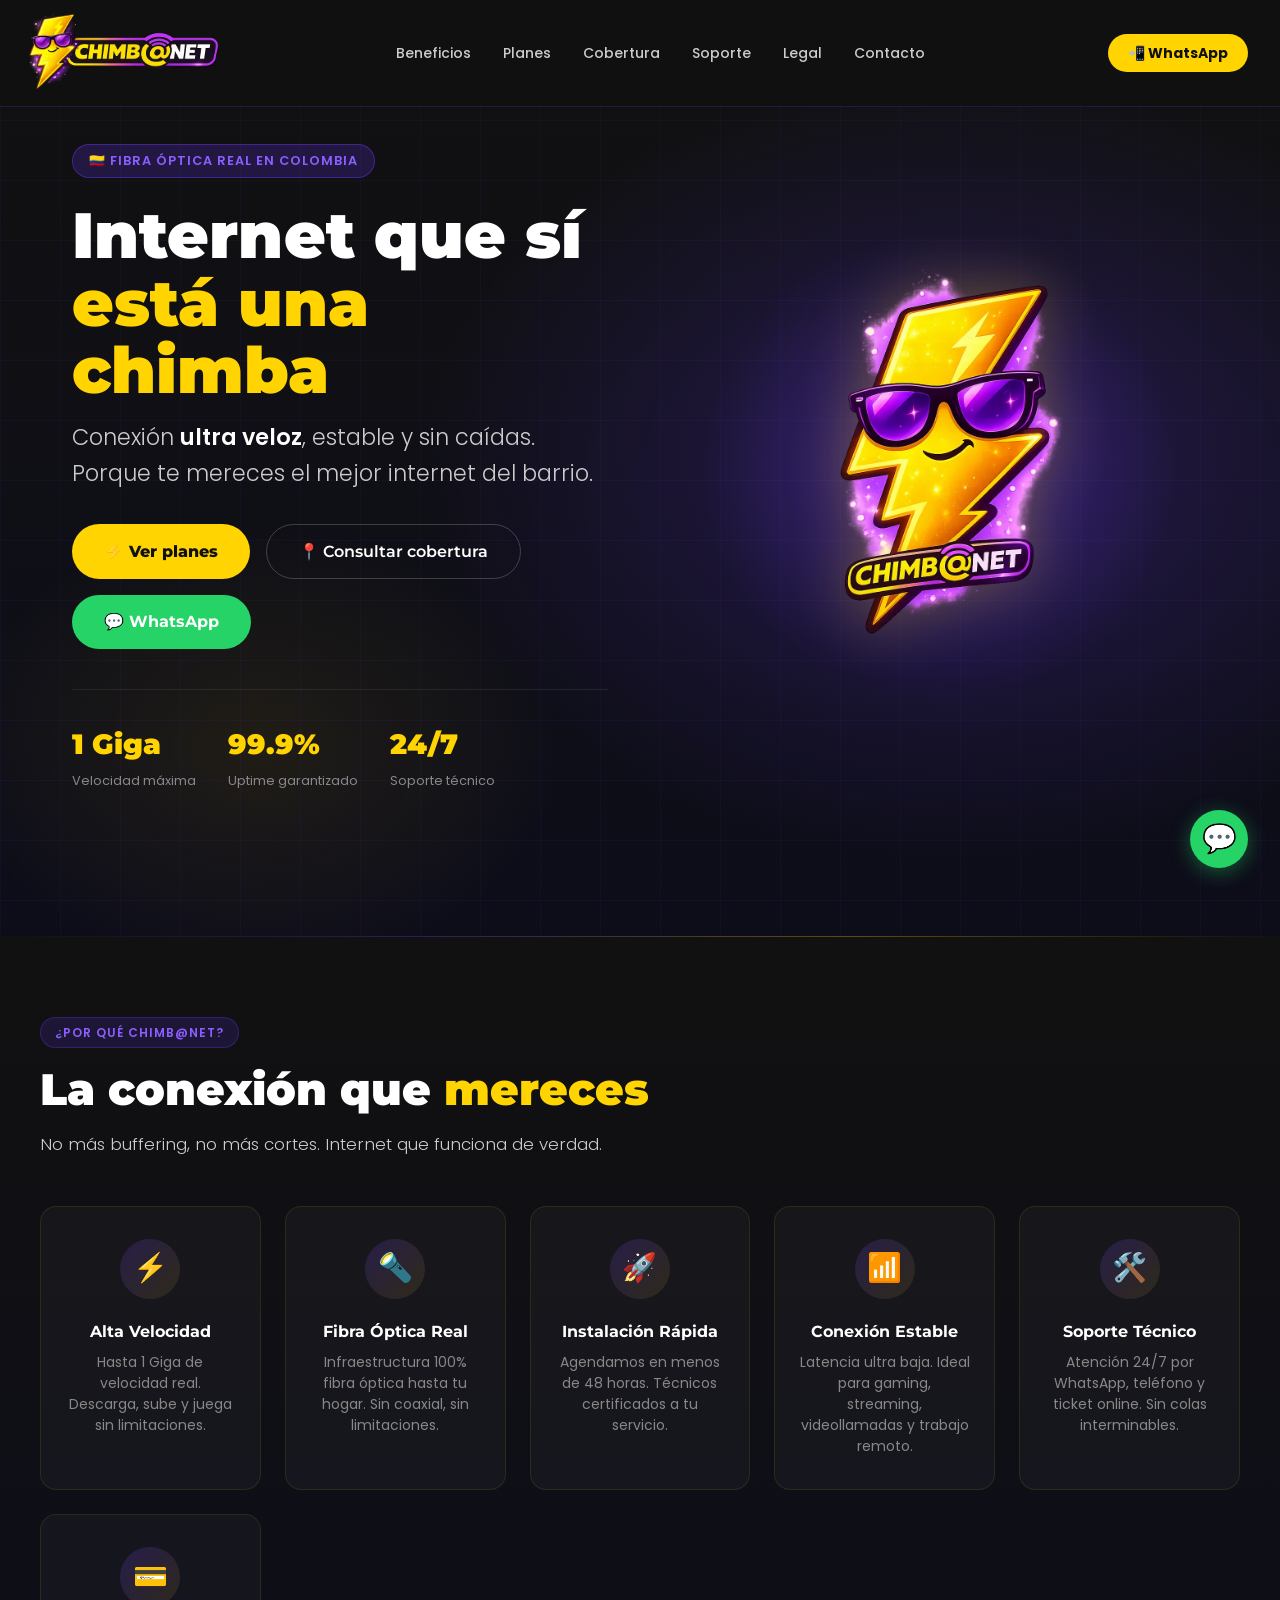
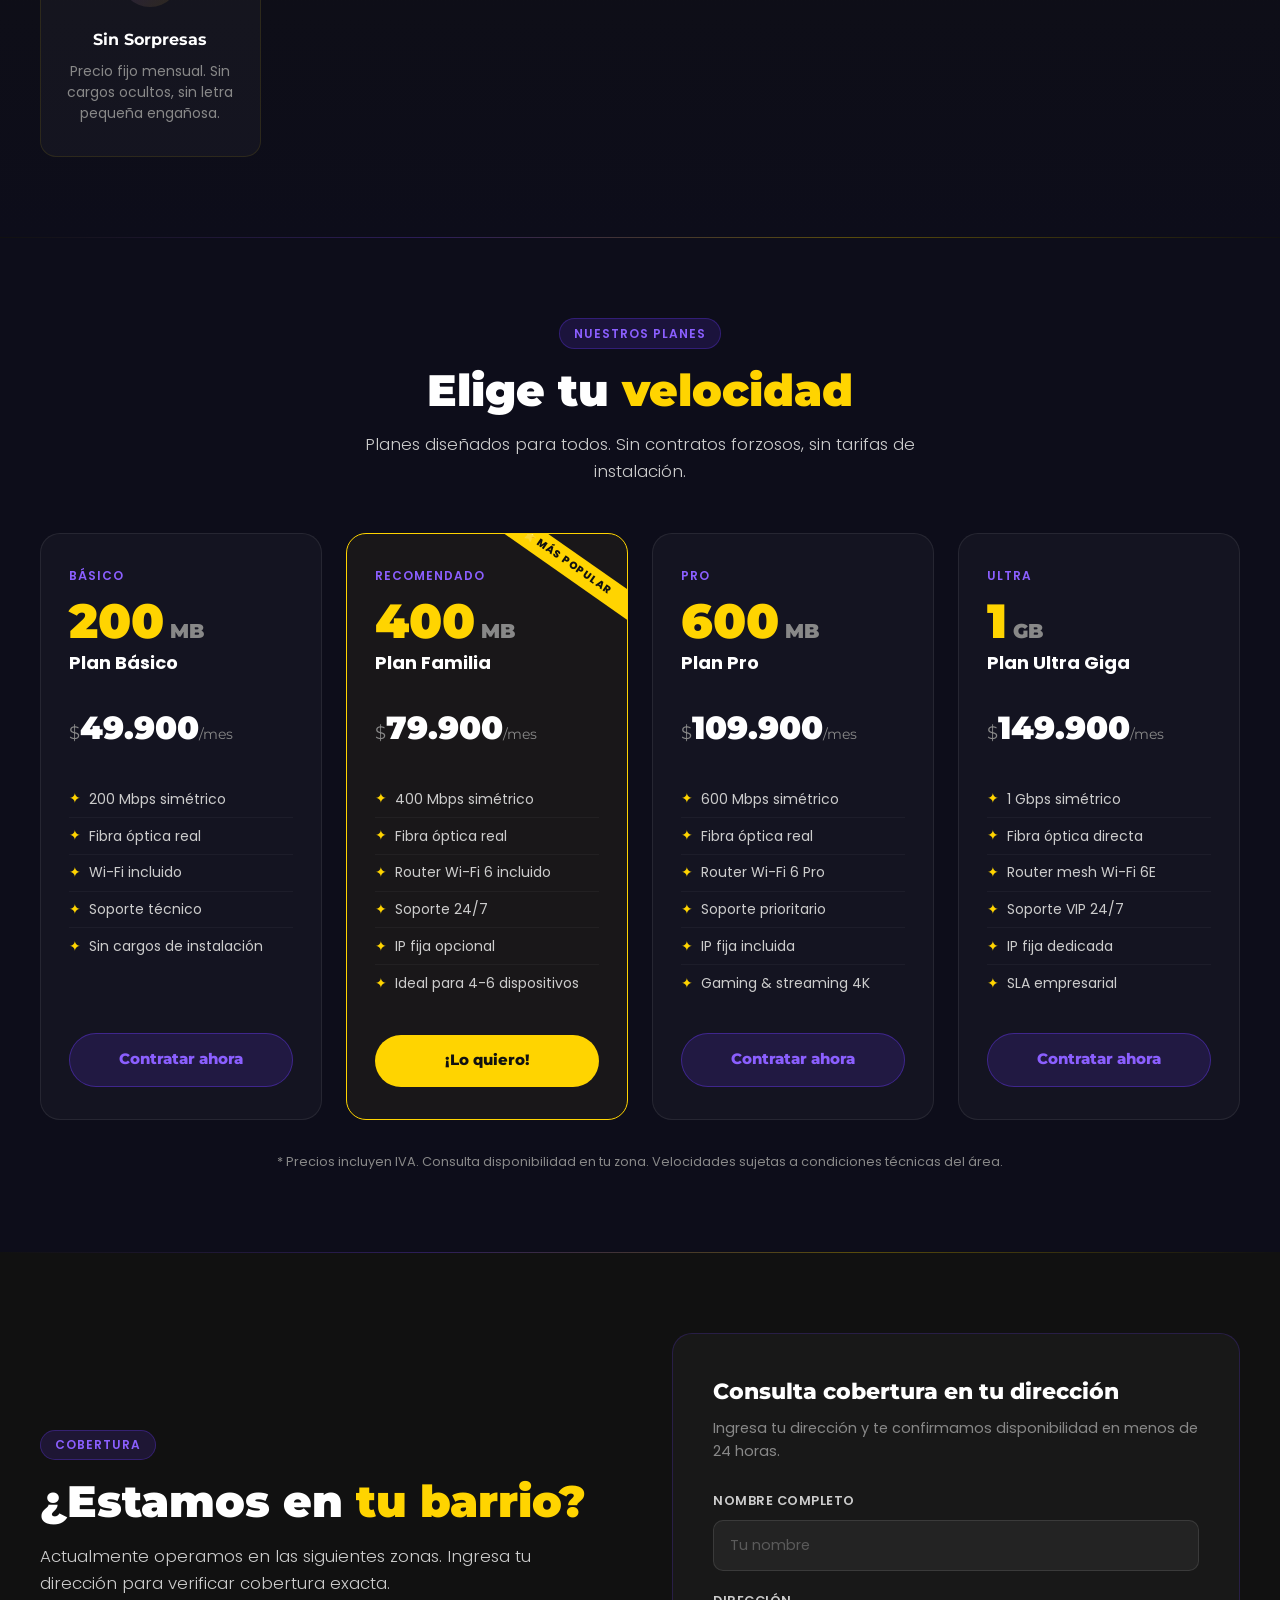
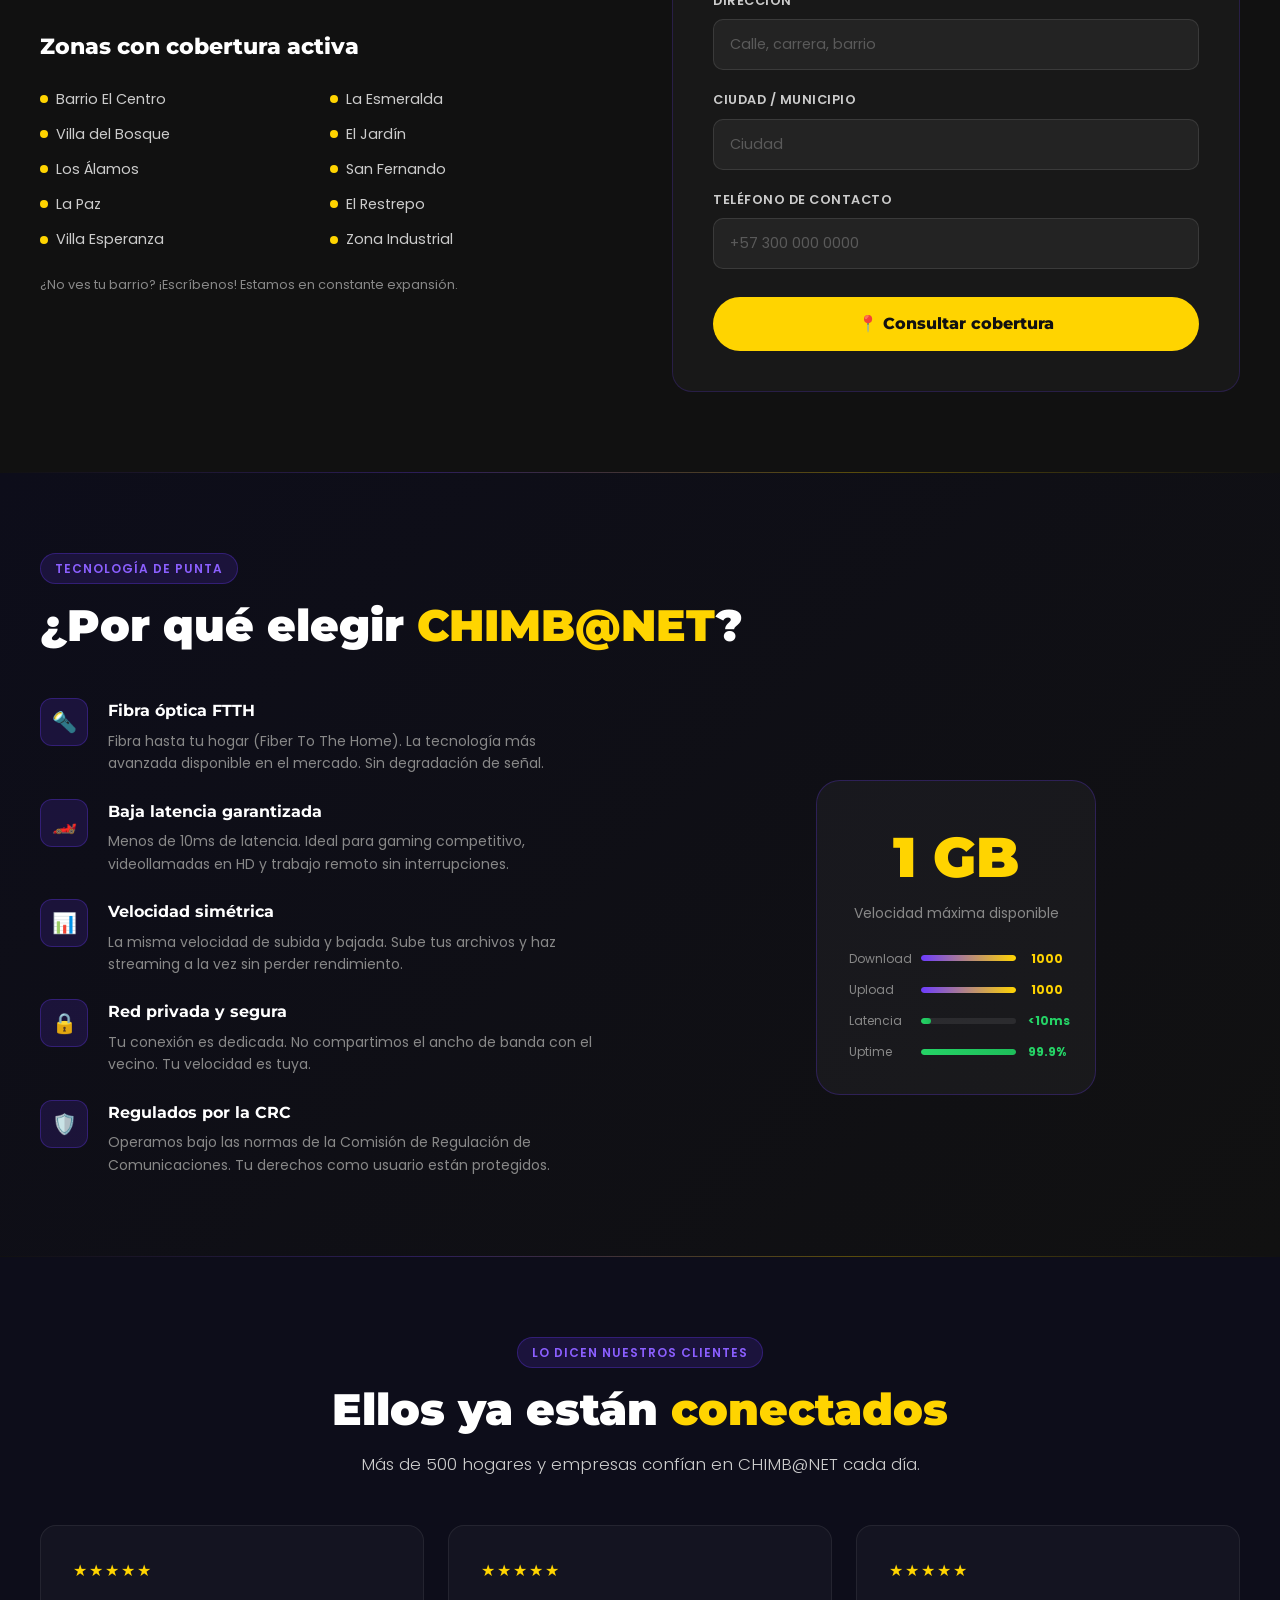
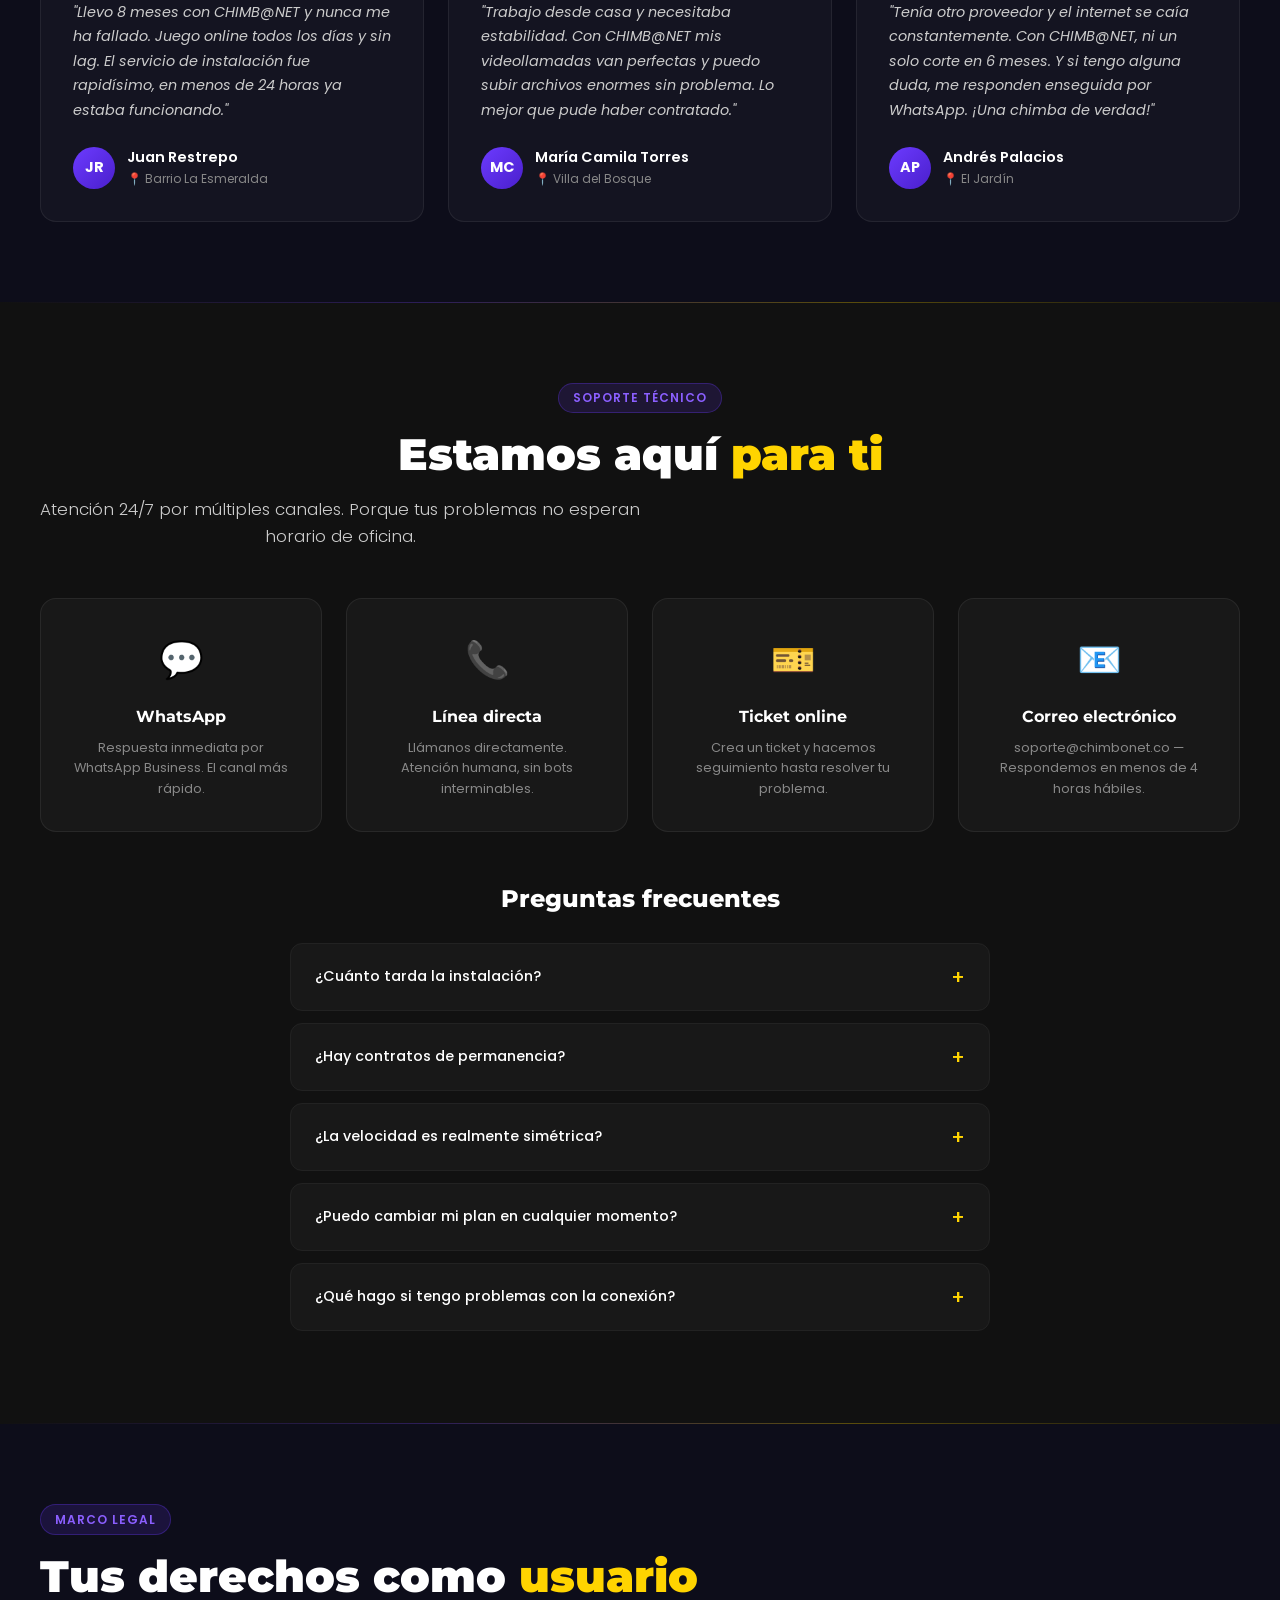
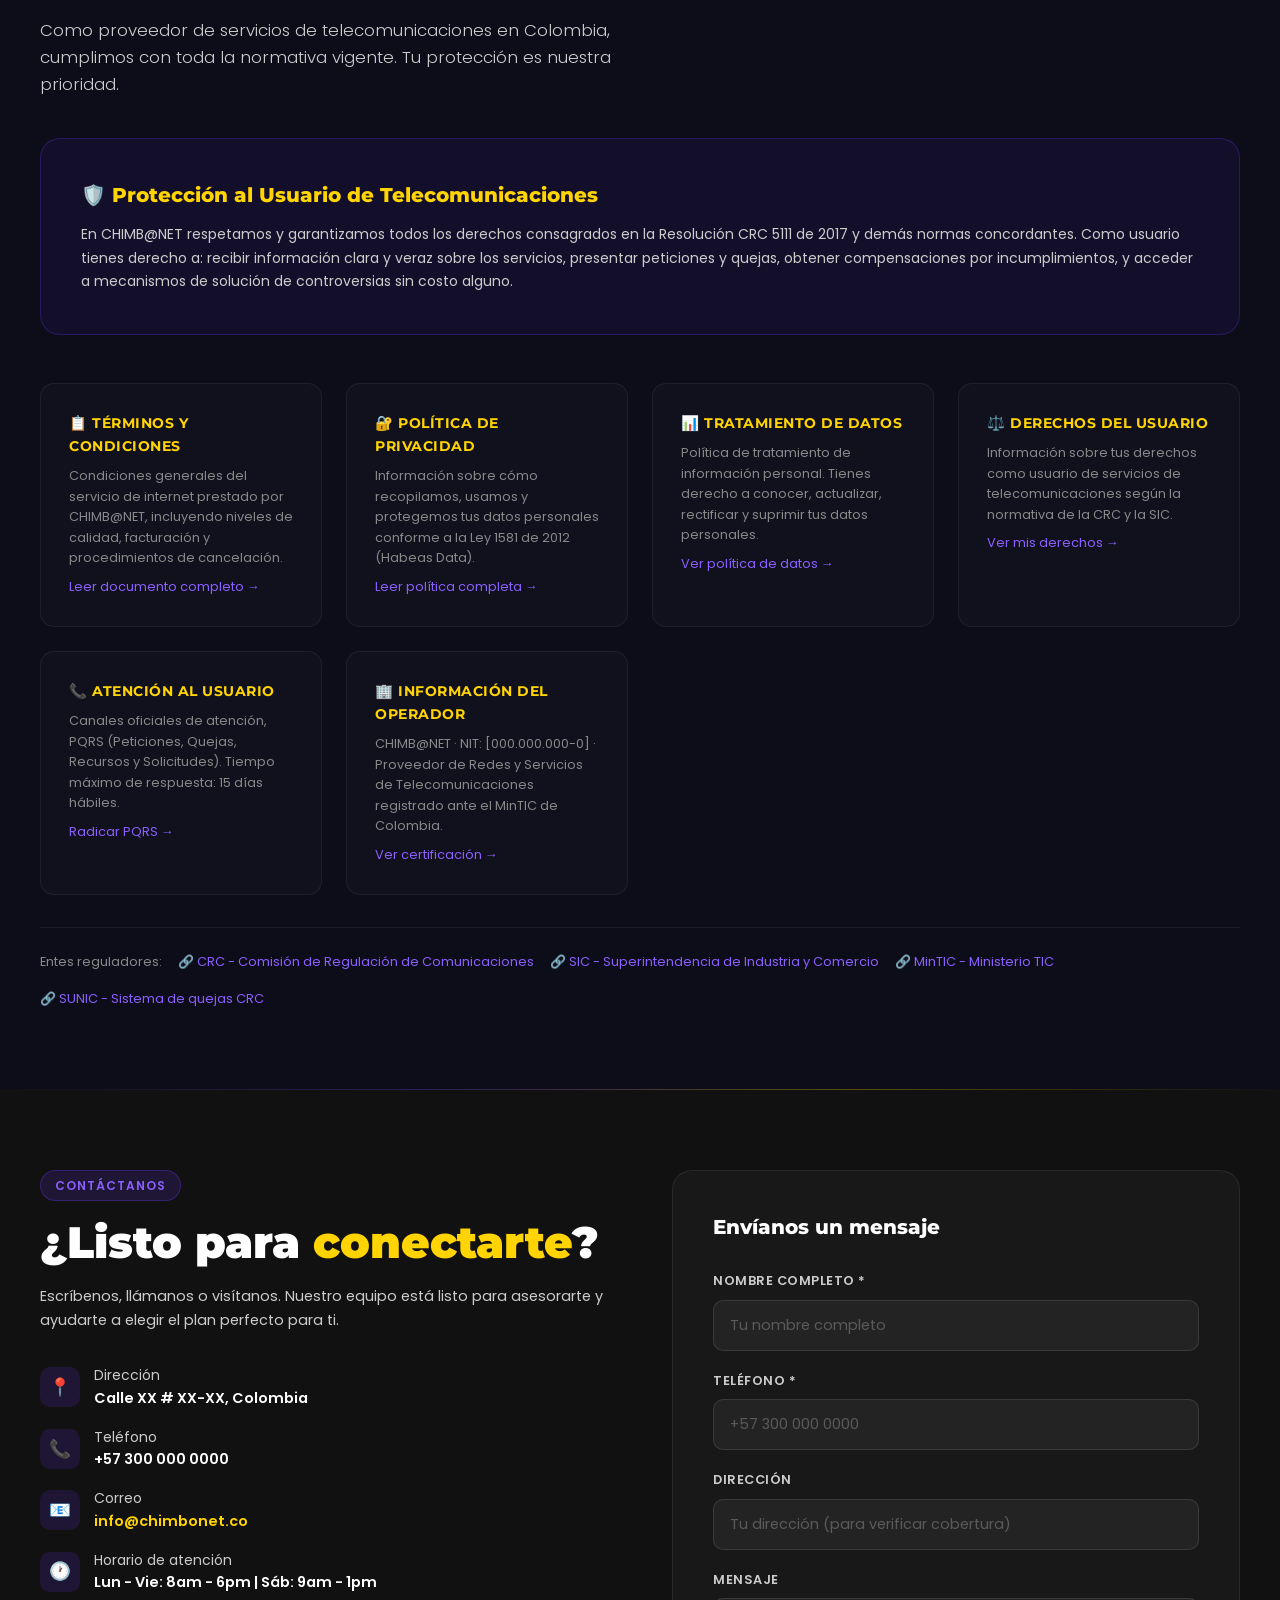
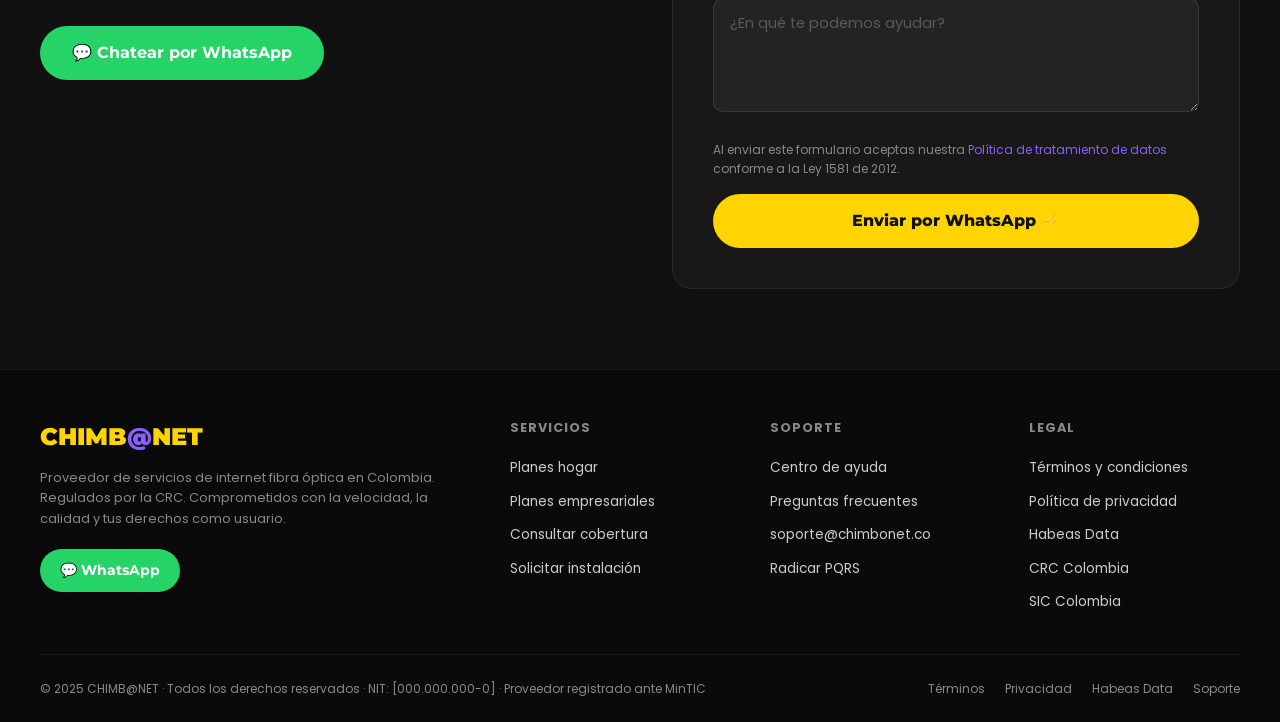
==== commit 57cf2f06: "refactor: mover css/js e imagenes a estructura limpia" ====
--- a/index.html
+++ b/index.html
@@ -11,1472 +11,16 @@
   <meta property="og:title" content="CHIMB@NET - Internet que sí está una chimba">
   <meta property="og:description" content="Fibra óptica real. Velocidad real. Conéctate con CHIMB@NET.">
   <title>CHIMB@NET | Internet que sí está una chimba</title>
+  <link rel="apple-touch-icon" sizes="180x180" href="img/apple-touch-icon.png">
+  <link rel="icon" type="image/png" sizes="32x32" href="img/favicon-32x32.png">
+  <link rel="icon" type="image/png" sizes="16x16" href="img/favicon-16x16.png">
+  <link rel="icon" type="image/png" sizes="192x192" href="img/android-chrome-192x192.png">
+  <link rel="icon" type="image/png" sizes="512x512" href="img/android-chrome-512x512.png">
   <link rel="preconnect" href="https://fonts.googleapis.com">
   <link
     href="https://fonts.googleapis.com/css2?family=Montserrat:wght@400;600;700;800;900&family=Poppins:wght@300;400;500;600&display=swap"
     rel="stylesheet">
-  <style>
-    :root {
-      --yellow: #FFD400;
-      --yellow-light: #FFE566;
-      --yellow-dark: #CC9900;
-      --purple: #6C3BFF;
-      --purple-light: #8B5FFF;
-      --purple-dark: #4A1FCC;
-      --black: #111111;
-      --black-2: #1A1A2E;
-      --black-3: #16213E;
-      --white: #FFFFFF;
-      --gray: #888888;
-      --gray-light: #CCCCCC;
-      --card-bg: rgba(255, 255, 255, 0.04);
-      --card-border: rgba(255, 212, 0, 0.15);
-    }
-
-    *,
-    *::before,
-    *::after {
-      box-sizing: border-box;
-      margin: 0;
-      padding: 0;
-    }
-
-    html {
-      scroll-behavior: smooth;
-    }
-
-    body {
-      font-family: 'Poppins', sans-serif;
-      background: var(--black);
-      color: var(--white);
-      overflow-x: hidden;
-      line-height: 1.6;
-    }
-
-    /* SCROLLBAR */
-    ::-webkit-scrollbar {
-      width: 6px;
-    }
-
-    ::-webkit-scrollbar-track {
-      background: var(--black);
-    }
-
-    ::-webkit-scrollbar-thumb {
-      background: var(--purple);
-      border-radius: 3px;
-    }
-
-    /* TYPOGRAPHY */
-    h1,
-    h2,
-    h3,
-    h4 {
-      font-family: 'Montserrat', sans-serif;
-    }
-
-    /* NAV */
-    /* NAV */
-    nav {
-      position: fixed;
-      top: 0;
-      left: 0;
-      right: 0;
-      z-index: 1000;
-      padding: 0.5rem 2rem;
-      display: flex;
-      align-items: center;
-      justify-content: space-between;
-      background: rgba(17, 17, 17, 0.95);
-      backdrop-filter: blur(20px);
-      border-bottom: 1px solid rgba(108, 59, 255, 0.2);
-      transition: all 0.3s;
-      min-height: 70px;
-    }
-
-    .nav-logo {
-      display: flex;
-      align-items: center;
-      text-decoration: none;
-      flex-shrink: 0;
-    }
-
-    .nav-logo img {
-      height: 160px;
-      width: auto;
-      margin: -45px -8px;
-      display: block;
-      transition: height 0.3s;
-    }
-
-    /* DESKTOP GRANDE */
-    @media (min-width: 1200px) {
-      .nav-logo img {
-        height: 180px;
-        margin: -45px ;
-      }
-    }
-
-    /* TABLET */
-    @media (max-width: 900px) {
-      nav {
-        padding: 0.5rem 1.25rem;
-      }
-
-      .nav-logo img {
-        height: 85px;
-        margin: -18px -5px;
-      }
-    }
-
-    /* MÓVIL */
-    @media (max-width: 600px) {
-      nav {
-        padding: 0.5rem 1rem;
-      }
-
-      .nav-logo img {
-        height: 70px;
-        margin: -15px -4px;
-      }
-    }
-
-    .nav-links {
-      display: flex;
-      gap: 2rem;
-      list-style: none;
-    }
-
-    .nav-links a {
-      color: var(--gray-light);
-      text-decoration: none;
-      font-size: 0.875rem;
-      font-weight: 500;
-      transition: color 0.2s;
-    }
-
-    .nav-links a:hover {
-      color: var(--yellow);
-    }
-
-    .nav-cta {
-      background: var(--yellow);
-      color: var(--black);
-      padding: 0.5rem 1.25rem;
-      border-radius: 50px;
-      font-weight: 700;
-      font-size: 0.875rem;
-      text-decoration: none;
-      transition: all 0.2s;
-    }
-
-    .nav-cta:hover {
-      background: var(--yellow-light);
-      transform: translateY(-1px);
-    }
-
-    .hamburger {
-      display: none;
-      flex-direction: column;
-      gap: 5px;
-      cursor: pointer;
-      background: none;
-      border: none;
-      padding: 4px;
-    }
-
-    .hamburger span {
-      display: block;
-      width: 24px;
-      height: 2px;
-      background: var(--white);
-      border-radius: 2px;
-      transition: all 0.3s;
-    }
-
-    /* HERO */
-    .hero {
-      min-height: 100vh;
-      display: flex;
-      align-items: center;
-      position: relative;
-      overflow: hidden;
-      padding-top: 80px;
-    }
-
-    .hero-bg {
-      position: absolute;
-      inset: 0;
-      background:
-        radial-gradient(ellipse 60% 60% at 75% 50%, rgba(108, 59, 255, 0.25) 0%, transparent 70%),
-        radial-gradient(ellipse 40% 40% at 20% 80%, rgba(255, 212, 0, 0.08) 0%, transparent 60%),
-        linear-gradient(180deg, #111111 0%, #0D0D1A 100%);
-    }
-
-    .hero-grid {
-      position: absolute;
-      inset: 0;
-      background-image:
-        linear-gradient(rgba(108, 59, 255, 0.06) 1px, transparent 1px),
-        linear-gradient(90deg, rgba(108, 59, 255, 0.06) 1px, transparent 1px);
-      background-size: 60px 60px;
-    }
-
-    .hero-content {
-      position: relative;
-      z-index: 2;
-      max-width: 1200px;
-      margin: 0 auto;
-      padding: 4rem 2rem;
-      display: grid;
-      grid-template-columns: 1fr 1fr;
-      align-items: center;
-      gap: 4rem;
-    }
-
-    .hero-text .tag {
-      display: inline-block;
-      background: rgba(108, 59, 255, 0.2);
-      border: 1px solid rgba(108, 59, 255, 0.4);
-      color: var(--purple-light);
-      padding: 0.375rem 1rem;
-      border-radius: 50px;
-      font-size: 0.8rem;
-      font-weight: 600;
-      letter-spacing: 1px;
-      text-transform: uppercase;
-      margin-bottom: 1.5rem;
-    }
-
-    .hero-text h1 {
-      font-size: clamp(2.5rem, 5vw, 4rem);
-      font-weight: 900;
-      line-height: 1.05;
-      margin-bottom: 1rem;
-    }
-
-    .hero-text h1 .highlight {
-      color: var(--yellow);
-      position: relative;
-      display: inline-block;
-    }
-
-    .hero-text .slogan {
-      font-size: clamp(1.1rem, 2vw, 1.4rem);
-      color: var(--gray-light);
-      margin-bottom: 2rem;
-      font-weight: 300;
-    }
-
-    .hero-text .slogan strong {
-      color: var(--white);
-      font-weight: 600;
-    }
-
-    .hero-actions {
-      display: flex;
-      gap: 1rem;
-      flex-wrap: wrap;
-    }
-
-    .btn-primary {
-      background: var(--yellow);
-      color: var(--black);
-      padding: 0.875rem 2rem;
-      border-radius: 50px;
-      font-weight: 800;
-      font-size: 1rem;
-      text-decoration: none;
-      display: inline-flex;
-      align-items: center;
-      gap: 0.5rem;
-      transition: all 0.2s;
-      font-family: 'Montserrat', sans-serif;
-      border: none;
-      cursor: pointer;
-    }
-
-    .btn-primary:hover {
-      background: var(--yellow-light);
-      transform: translateY(-2px);
-      box-shadow: 0 8px 25px rgba(255, 212, 0, 0.3);
-    }
-
-    .btn-secondary {
-      background: transparent;
-      color: var(--white);
-      padding: 0.875rem 2rem;
-      border-radius: 50px;
-      font-weight: 600;
-      font-size: 1rem;
-      text-decoration: none;
-      display: inline-flex;
-      align-items: center;
-      gap: 0.5rem;
-      transition: all 0.2s;
-      border: 1.5px solid rgba(255, 255, 255, 0.2);
-      font-family: 'Montserrat', sans-serif;
-      cursor: pointer;
-    }
-
-    .btn-secondary:hover {
-      border-color: var(--yellow);
-      color: var(--yellow);
-      transform: translateY(-2px);
-    }
-
-    .btn-whatsapp {
-      background: #25D366;
-      color: var(--white);
-      padding: 0.875rem 2rem;
-      border-radius: 50px;
-      font-weight: 700;
-      font-size: 1rem;
-      text-decoration: none;
-      display: inline-flex;
-      align-items: center;
-      gap: 0.5rem;
-      transition: all 0.2s;
-      font-family: 'Montserrat', sans-serif;
-    }
-
-    .btn-whatsapp:hover {
-      background: #1ebe5a;
-      transform: translateY(-2px);
-    }
-
-    .hero-mascot {
-      display: flex;
-      justify-content: center;
-      align-items: center;
-      position: relative;
-    }
-
-    .mascot-glow {
-      position: absolute;
-      width: 480px;
-      height: 480px;
-      background: radial-gradient(circle, rgba(108, 59, 255, 0.35) 0%, transparent 70%);
-      border-radius: 50%;
-      animation: pulse 3s ease-in-out infinite;
-    }
-
-    @keyframes pulse {
-
-      0%,
-      100% {
-        transform: scale(1);
-        opacity: 0.8;
-      }
-
-      50% {
-        transform: scale(1.1);
-        opacity: 1;
-      }
-    }
-
-    .mascot-img {
-      width: 420px;
-      height: auto;
-      position: relative;
-      z-index: 2;
-      animation: float 4s ease-in-out infinite;
-      filter: drop-shadow(0 0 30px rgba(255, 212, 0, 0.3));
-    }
-
-    @keyframes float {
-
-      0%,
-      100% {
-        transform: translateY(0);
-      }
-
-      50% {
-        transform: translateY(-15px);
-      }
-    }
-
-    .hero-stats {
-      display: flex;
-      gap: 2rem;
-      margin-top: 2.5rem;
-      padding-top: 2rem;
-      border-top: 1px solid rgba(255, 255, 255, 0.08);
-    }
-
-    .stat {
-      text-align: left;
-    }
-
-    .stat .num {
-      font-family: 'Montserrat', sans-serif;
-      font-size: 1.75rem;
-      font-weight: 900;
-      color: var(--yellow);
-      display: block;
-    }
-
-    .stat .label {
-      font-size: 0.8rem;
-      color: var(--gray);
-    }
-
-    /* SECTIONS BASE */
-    section {
-      padding: 5rem 2rem;
-    }
-
-    .container {
-      max-width: 1200px;
-      margin: 0 auto;
-    }
-
-    .section-tag {
-      display: inline-block;
-      background: rgba(108, 59, 255, 0.15);
-      border: 1px solid rgba(108, 59, 255, 0.3);
-      color: var(--purple-light);
-      padding: 0.3rem 0.875rem;
-      border-radius: 50px;
-      font-size: 0.75rem;
-      font-weight: 600;
-      letter-spacing: 1px;
-      text-transform: uppercase;
-      margin-bottom: 1rem;
-    }
-
-    .section-title {
-      font-size: clamp(1.75rem, 3.5vw, 2.75rem);
-      font-weight: 900;
-      line-height: 1.15;
-      margin-bottom: 1rem;
-    }
-
-    .section-title .accent {
-      color: var(--yellow);
-    }
-
-    .section-subtitle {
-      font-size: 1.05rem;
-      color: var(--gray-light);
-      max-width: 600px;
-      font-weight: 300;
-    }
-
-    /* BENEFITS */
-    .benefits-section {
-      background: linear-gradient(180deg, #111111 0%, #0D0D1A 100%);
-    }
-
-    .benefits-grid {
-      display: grid;
-      grid-template-columns: repeat(auto-fit, minmax(200px, 1fr));
-      gap: 1.5rem;
-      margin-top: 3rem;
-    }
-
-    .benefit-card {
-      background: rgba(255, 255, 255, 0.03);
-      border: 1px solid rgba(255, 212, 0, 0.1);
-      border-radius: 16px;
-      padding: 2rem 1.5rem;
-      text-align: center;
-      transition: all 0.3s;
-      position: relative;
-      overflow: hidden;
-    }
-
-    .benefit-card::before {
-      content: '';
-      position: absolute;
-      top: 0;
-      left: 0;
-      right: 0;
-      height: 3px;
-      background: linear-gradient(90deg, var(--purple), var(--yellow));
-      opacity: 0;
-      transition: opacity 0.3s;
-    }
-
-    .benefit-card:hover::before {
-      opacity: 1;
-    }
-
-    .benefit-card:hover {
-      border-color: rgba(255, 212, 0, 0.3);
-      transform: translateY(-4px);
-      background: rgba(255, 255, 255, 0.06);
-    }
-
-    .benefit-icon {
-      width: 60px;
-      height: 60px;
-      background: linear-gradient(135deg, rgba(108, 59, 255, 0.2), rgba(255, 212, 0, 0.1));
-      border-radius: 50%;
-      display: flex;
-      align-items: center;
-      justify-content: center;
-      margin: 0 auto 1.25rem;
-      font-size: 1.75rem;
-    }
-
-    .benefit-card h3 {
-      font-size: 1rem;
-      font-weight: 700;
-      margin-bottom: 0.5rem;
-      color: var(--white);
-    }
-
-    .benefit-card p {
-      font-size: 0.875rem;
-      color: var(--gray);
-      line-height: 1.5;
-    }
-
-    /* PLANS */
-    .plans-section {
-      background: #0D0D1A;
-    }
-
-    .plans-header {
-      text-align: center;
-      margin-bottom: 3rem;
-    }
-
-    .plans-header .section-subtitle {
-      margin: 0 auto;
-    }
-
-    .plans-grid {
-      display: grid;
-      grid-template-columns: repeat(auto-fit, minmax(240px, 1fr));
-      gap: 1.5rem;
-      align-items: stretch;
-    }
-
-    .plan-card {
-      background: rgba(255, 255, 255, 0.03);
-      border: 1px solid rgba(255, 255, 255, 0.08);
-      border-radius: 20px;
-      padding: 2rem 1.75rem;
-      display: flex;
-      flex-direction: column;
-      transition: all 0.3s;
-      position: relative;
-      overflow: hidden;
-    }
-
-    .plan-card.popular {
-      border-color: var(--yellow);
-      background: rgba(255, 212, 0, 0.05);
-    }
-
-    .plan-card.popular::after {
-      content: '⭐ MÁS POPULAR';
-      position: absolute;
-      top: 1rem;
-      right: -2.5rem;
-      background: var(--yellow);
-      color: var(--black);
-      font-size: 0.65rem;
-      font-weight: 800;
-      padding: 0.25rem 3rem;
-      transform: rotate(35deg);
-      letter-spacing: 0.5px;
-    }
-
-    .plan-card:hover {
-      transform: translateY(-6px);
-      border-color: var(--purple-light);
-      box-shadow: 0 20px 40px rgba(108, 59, 255, 0.2);
-    }
-
-    .plan-badge {
-      font-size: 0.75rem;
-      font-weight: 600;
-      color: var(--purple-light);
-      text-transform: uppercase;
-      letter-spacing: 1px;
-      margin-bottom: 0.75rem;
-    }
-
-    .plan-speed {
-      font-family: 'Montserrat', sans-serif;
-      font-size: 3rem;
-      font-weight: 900;
-      color: var(--yellow);
-      line-height: 1;
-      margin-bottom: 0.25rem;
-    }
-
-    .plan-speed span {
-      font-size: 1.25rem;
-      color: var(--gray);
-    }
-
-    .plan-name {
-      font-size: 1.125rem;
-      font-weight: 700;
-      color: var(--white);
-      margin-bottom: 1.5rem;
-    }
-
-    .plan-price {
-      font-family: 'Montserrat', sans-serif;
-      font-size: 2rem;
-      font-weight: 900;
-      color: var(--white);
-      margin-bottom: 0.25rem;
-    }
-
-    .plan-price .currency {
-      font-size: 1.1rem;
-      color: var(--gray);
-      font-weight: 400;
-    }
-
-    .plan-price .period {
-      font-size: 0.875rem;
-      color: var(--gray);
-      font-weight: 400;
-    }
-
-    .plan-features {
-      list-style: none;
-      margin: 1.5rem 0 2rem;
-      flex: 1;
-    }
-
-    .plan-features li {
-      display: flex;
-      align-items: center;
-      gap: 0.5rem;
-      font-size: 0.875rem;
-      color: var(--gray-light);
-      padding: 0.4rem 0;
-      border-bottom: 1px solid rgba(255, 255, 255, 0.04);
-    }
-
-    .plan-features li:last-child {
-      border-bottom: none;
-    }
-
-    .plan-features .check {
-      color: var(--yellow);
-      font-size: 0.9rem;
-    }
-
-    .plan-cta {
-      display: block;
-      width: 100%;
-      padding: 0.875rem;
-      border-radius: 50px;
-      font-family: 'Montserrat', sans-serif;
-      font-weight: 800;
-      font-size: 0.925rem;
-      text-align: center;
-      text-decoration: none;
-      transition: all 0.2s;
-      cursor: pointer;
-      border: none;
-    }
-
-    .plan-cta-default {
-      background: rgba(108, 59, 255, 0.15);
-      color: var(--purple-light);
-      border: 1.5px solid rgba(108, 59, 255, 0.4);
-    }
-
-    .plan-cta-default:hover {
-      background: var(--purple);
-      color: var(--white);
-    }
-
-    .plan-cta-popular {
-      background: var(--yellow);
-      color: var(--black);
-    }
-
-    .plan-cta-popular:hover {
-      background: var(--yellow-light);
-      transform: translateY(-1px);
-    }
-
-    /* COVERAGE */
-    .coverage-section {
-      background: #111111;
-    }
-
-    .coverage-inner {
-      display: grid;
-      grid-template-columns: 1fr 1fr;
-      gap: 4rem;
-      align-items: center;
-    }
-
-    .coverage-form {
-      background: rgba(255, 255, 255, 0.03);
-      border: 1px solid rgba(108, 59, 255, 0.2);
-      border-radius: 20px;
-      padding: 2.5rem;
-    }
-
-    .coverage-form h3 {
-      font-size: 1.375rem;
-      font-weight: 800;
-      margin-bottom: 0.5rem;
-    }
-
-    .coverage-form p {
-      color: var(--gray);
-      font-size: 0.9rem;
-      margin-bottom: 1.75rem;
-    }
-
-    .form-group {
-      margin-bottom: 1.25rem;
-    }
-
-    .form-label {
-      display: block;
-      font-size: 0.8rem;
-      font-weight: 600;
-      color: var(--gray-light);
-      margin-bottom: 0.5rem;
-      text-transform: uppercase;
-      letter-spacing: 0.5px;
-    }
-
-    .form-input {
-      width: 100%;
-      background: rgba(255, 255, 255, 0.05);
-      border: 1px solid rgba(255, 255, 255, 0.1);
-      border-radius: 10px;
-      padding: 0.875rem 1rem;
-      color: var(--white);
-      font-family: 'Poppins', sans-serif;
-      font-size: 0.9rem;
-      transition: border-color 0.2s;
-      outline: none;
-    }
-
-    .form-input::placeholder {
-      color: rgba(255, 255, 255, 0.25);
-    }
-
-    .form-input:focus {
-      border-color: var(--purple);
-    }
-
-    .coverage-zones h3 {
-      font-size: 1.375rem;
-      font-weight: 800;
-      margin-bottom: 1.5rem;
-    }
-
-    .zones-list {
-      display: grid;
-      grid-template-columns: 1fr 1fr;
-      gap: 0.75rem;
-    }
-
-    .zone-item {
-      display: flex;
-      align-items: center;
-      gap: 0.5rem;
-      font-size: 0.9rem;
-      color: var(--gray-light);
-    }
-
-    .zone-dot {
-      width: 8px;
-      height: 8px;
-      background: var(--yellow);
-      border-radius: 50%;
-      flex-shrink: 0;
-    }
-
-    /* WHY US */
-    .why-section {
-      background: linear-gradient(135deg, #0D0D1A 0%, #111111 100%);
-    }
-
-    .why-grid {
-      display: grid;
-      grid-template-columns: 1fr 1fr;
-      gap: 4rem;
-      align-items: center;
-      margin-top: 3rem;
-    }
-
-    .why-items {
-      display: flex;
-      flex-direction: column;
-      gap: 1.5rem;
-    }
-
-    .why-item {
-      display: flex;
-      gap: 1.25rem;
-      align-items: flex-start;
-    }
-
-    .why-icon {
-      width: 48px;
-      height: 48px;
-      background: rgba(108, 59, 255, 0.15);
-      border: 1px solid rgba(108, 59, 255, 0.3);
-      border-radius: 12px;
-      display: flex;
-      align-items: center;
-      justify-content: center;
-      font-size: 1.25rem;
-      flex-shrink: 0;
-    }
-
-    .why-text h4 {
-      font-size: 1rem;
-      font-weight: 700;
-      margin-bottom: 0.375rem;
-      color: var(--white);
-    }
-
-    .why-text p {
-      font-size: 0.875rem;
-      color: var(--gray);
-      line-height: 1.6;
-    }
-
-    .why-visual {
-      position: relative;
-      display: flex;
-      justify-content: center;
-    }
-
-    .why-card-big {
-      background: rgba(255, 255, 255, 0.04);
-      border: 1px solid rgba(108, 59, 255, 0.25);
-      border-radius: 24px;
-      padding: 2rem;
-      width: 280px;
-      text-align: center;
-    }
-
-    .why-card-big .speed-display {
-      font-family: 'Montserrat', sans-serif;
-      font-size: 3.5rem;
-      font-weight: 900;
-      color: var(--yellow);
-    }
-
-    .why-card-big .speed-label {
-      color: var(--gray);
-      font-size: 0.875rem;
-      margin-bottom: 1.5rem;
-    }
-
-    .speed-bars {
-      display: flex;
-      flex-direction: column;
-      gap: 0.75rem;
-      text-align: left;
-    }
-
-    .speed-bar-row {
-      display: flex;
-      align-items: center;
-      gap: 0.75rem;
-      font-size: 0.8rem;
-    }
-
-    .speed-bar-row .bar-label {
-      color: var(--gray);
-      width: 60px;
-      font-size: 0.75rem;
-    }
-
-    .speed-bar-track {
-      flex: 1;
-      height: 6px;
-      background: rgba(255, 255, 255, 0.08);
-      border-radius: 3px;
-      overflow: hidden;
-    }
-
-    .speed-bar-fill {
-      height: 100%;
-      border-radius: 3px;
-      background: linear-gradient(90deg, var(--purple), var(--yellow));
-    }
-
-    .speed-bar-val {
-      color: var(--yellow);
-      font-weight: 700;
-      width: 35px;
-      text-align: right;
-      font-size: 0.75rem;
-    }
-
-    /* TESTIMONIALS */
-    .testimonials-section {
-      background: #0D0D1A;
-    }
-
-    .testimonials-header {
-      text-align: center;
-      margin-bottom: 3rem;
-    }
-
-    .testimonials-header .section-subtitle {
-      margin: 0 auto;
-    }
-
-    .testimonials-grid {
-      display: grid;
-      grid-template-columns: repeat(auto-fit, minmax(280px, 1fr));
-      gap: 1.5rem;
-    }
-
-    .testimonial-card {
-      background: rgba(255, 255, 255, 0.03);
-      border: 1px solid rgba(255, 255, 255, 0.07);
-      border-radius: 16px;
-      padding: 2rem;
-      transition: all 0.3s;
-    }
-
-    .testimonial-card:hover {
-      border-color: rgba(255, 212, 0, 0.25);
-      transform: translateY(-3px);
-    }
-
-    .stars {
-      color: var(--yellow);
-      font-size: 1rem;
-      margin-bottom: 1rem;
-      letter-spacing: 2px;
-    }
-
-    .testimonial-text {
-      font-size: 0.9rem;
-      color: var(--gray-light);
-      line-height: 1.7;
-      margin-bottom: 1.5rem;
-      font-style: italic;
-    }
-
-    .testimonial-author {
-      display: flex;
-      align-items: center;
-      gap: 0.75rem;
-    }
-
-    .author-avatar {
-      width: 42px;
-      height: 42px;
-      background: linear-gradient(135deg, var(--purple), var(--purple-dark));
-      border-radius: 50%;
-      display: flex;
-      align-items: center;
-      justify-content: center;
-      font-weight: 700;
-      font-size: 0.9rem;
-      color: var(--white);
-      flex-shrink: 0;
-    }
-
-    .author-name {
-      font-weight: 600;
-      font-size: 0.9rem;
-    }
-
-    .author-location {
-      font-size: 0.75rem;
-      color: var(--gray);
-    }
-
-    /* SUPPORT */
-    .support-section {
-      background: #111111;
-    }
-
-    .support-header {
-      text-align: center;
-      margin-bottom: 3rem;
-    }
-
-    .support-grid {
-      display: grid;
-      grid-template-columns: repeat(auto-fit, minmax(220px, 1fr));
-      gap: 1.5rem;
-      margin-bottom: 3rem;
-    }
-
-    .support-card {
-      background: rgba(255, 255, 255, 0.03);
-      border: 1px solid rgba(255, 255, 255, 0.07);
-      border-radius: 16px;
-      padding: 2rem;
-      text-align: center;
-      text-decoration: none;
-      transition: all 0.3s;
-      display: block;
-      color: var(--white);
-    }
-
-    .support-card:hover {
-      transform: translateY(-4px);
-      border-color: var(--purple-light);
-      background: rgba(108, 59, 255, 0.07);
-    }
-
-    .support-card .icon {
-      font-size: 2.25rem;
-      margin-bottom: 1rem;
-      display: block;
-    }
-
-    .support-card h4 {
-      font-size: 1rem;
-      font-weight: 700;
-      margin-bottom: 0.5rem;
-    }
-
-    .support-card p {
-      font-size: 0.8rem;
-      color: var(--gray);
-    }
-
-    .faq-container {
-      max-width: 700px;
-      margin: 0 auto;
-    }
-
-    .faq-title {
-      font-size: 1.5rem;
-      font-weight: 800;
-      margin-bottom: 1.5rem;
-      text-align: center;
-    }
-
-    .faq-item {
-      border: 1px solid rgba(255, 255, 255, 0.07);
-      border-radius: 12px;
-      margin-bottom: 0.75rem;
-      overflow: hidden;
-    }
-
-    .faq-question {
-      width: 100%;
-      background: rgba(255, 255, 255, 0.03);
-      border: none;
-      padding: 1.125rem 1.5rem;
-      display: flex;
-      justify-content: space-between;
-      align-items: center;
-      cursor: pointer;
-      color: var(--white);
-      font-family: 'Poppins', sans-serif;
-      font-size: 0.9rem;
-      font-weight: 500;
-      text-align: left;
-      transition: background 0.2s;
-    }
-
-    .faq-question:hover {
-      background: rgba(255, 255, 255, 0.05);
-    }
-
-    .faq-toggle {
-      color: var(--yellow);
-      font-size: 1.25rem;
-      flex-shrink: 0;
-      transition: transform 0.3s;
-    }
-
-    .faq-answer {
-      display: none;
-      padding: 0 1.5rem 1.25rem;
-      font-size: 0.875rem;
-      color: var(--gray-light);
-      line-height: 1.7;
-    }
-
-    .faq-item.open .faq-toggle {
-      transform: rotate(45deg);
-    }
-
-    .faq-item.open .faq-answer {
-      display: block;
-    }
-
-    /* LEGAL */
-    .legal-section {
-      background: #0D0D1A;
-    }
-
-    .legal-banner {
-      background: rgba(108, 59, 255, 0.08);
-      border: 1px solid rgba(108, 59, 255, 0.25);
-      border-radius: 20px;
-      padding: 2.5rem;
-      margin-bottom: 3rem;
-    }
-
-    .legal-banner h3 {
-      font-size: 1.25rem;
-      font-weight: 800;
-      margin-bottom: 0.75rem;
-      color: var(--yellow);
-    }
-
-    .legal-banner p {
-      font-size: 0.875rem;
-      color: var(--gray-light);
-      line-height: 1.7;
-    }
-
-    .legal-grid {
-      display: grid;
-      grid-template-columns: repeat(auto-fit, minmax(250px, 1fr));
-      gap: 1.5rem;
-      margin-bottom: 2rem;
-    }
-
-    .legal-card {
-      background: rgba(255, 255, 255, 0.02);
-      border: 1px solid rgba(255, 255, 255, 0.06);
-      border-radius: 14px;
-      padding: 1.75rem;
-    }
-
-    .legal-card h4 {
-      font-size: 0.9rem;
-      font-weight: 700;
-      color: var(--yellow);
-      margin-bottom: 0.5rem;
-      text-transform: uppercase;
-      letter-spacing: 0.5px;
-    }
-
-    .legal-card p {
-      font-size: 0.8rem;
-      color: var(--gray);
-      line-height: 1.6;
-    }
-
-    .legal-card a {
-      color: var(--purple-light);
-      text-decoration: none;
-      font-size: 0.8rem;
-      display: inline-block;
-      margin-top: 0.5rem;
-    }
-
-    .legal-card a:hover {
-      color: var(--yellow);
-      text-decoration: underline;
-    }
-
-    .legal-links {
-      display: flex;
-      flex-wrap: wrap;
-      gap: 1rem;
-      padding-top: 1.5rem;
-      border-top: 1px solid rgba(255, 255, 255, 0.06);
-    }
-
-    .legal-link {
-      font-size: 0.8rem;
-      color: var(--purple-light);
-      text-decoration: none;
-      transition: color 0.2s;
-    }
-
-    .legal-link:hover {
-      color: var(--yellow);
-    }
-
-    /* CONTACT */
-    .contact-section {
-      background: #111111;
-    }
-
-    .contact-grid {
-      display: grid;
-      grid-template-columns: 1fr 1fr;
-      gap: 4rem;
-      align-items: start;
-    }
-
-    .contact-info h3 {
-      font-size: 1.375rem;
-      font-weight: 800;
-      margin-bottom: 1rem;
-    }
-
-    .contact-info p {
-      color: var(--gray-light);
-      font-size: 0.9rem;
-      margin-bottom: 2rem;
-      line-height: 1.7;
-    }
-
-    .contact-detail {
-      display: flex;
-      align-items: center;
-      gap: 0.875rem;
-      margin-bottom: 1rem;
-      font-size: 0.9rem;
-    }
-
-    .contact-detail .icon {
-      width: 40px;
-      height: 40px;
-      background: rgba(108, 59, 255, 0.15);
-      border-radius: 10px;
-      display: flex;
-      align-items: center;
-      justify-content: center;
-      font-size: 1.1rem;
-      flex-shrink: 0;
-    }
-
-    .contact-form {
-      background: rgba(255, 255, 255, 0.03);
-      border: 1px solid rgba(255, 255, 255, 0.07);
-      border-radius: 20px;
-      padding: 2.5rem;
-    }
-
-    /* FOOTER */
-    footer {
-      background: #0A0A0A;
-      border-top: 1px solid rgba(255, 255, 255, 0.06);
-      padding: 3rem 2rem 1.5rem;
-    }
-
-    .footer-grid {
-      max-width: 1200px;
-      margin: 0 auto;
-      display: grid;
-      grid-template-columns: 2fr 1fr 1fr 1fr;
-      gap: 3rem;
-      margin-bottom: 2.5rem;
-    }
-
-    .footer-brand .logo {
-      font-family: 'Montserrat', sans-serif;
-      font-size: 1.5rem;
-      font-weight: 900;
-      color: var(--yellow);
-      margin-bottom: 0.75rem;
-      display: block;
-    }
-
-    .footer-brand .logo span {
-      color: var(--purple-light);
-    }
-
-    .footer-brand p {
-      font-size: 0.8rem;
-      color: var(--gray);
-      line-height: 1.6;
-      margin-bottom: 1.25rem;
-    }
-
-    .footer-title {
-      font-size: 0.8rem;
-      font-weight: 700;
-      text-transform: uppercase;
-      letter-spacing: 1px;
-      color: var(--gray);
-      margin-bottom: 1rem;
-    }
-
-    .footer-links {
-      list-style: none;
-      display: flex;
-      flex-direction: column;
-      gap: 0.5rem;
-    }
-
-    .footer-links a {
-      color: var(--gray-light);
-      text-decoration: none;
-      font-size: 0.85rem;
-      transition: color 0.2s;
-    }
-
-    .footer-links a:hover {
-      color: var(--yellow);
-    }
-
-    .footer-bottom {
-      max-width: 1200px;
-      margin: 0 auto;
-      padding-top: 1.5rem;
-      border-top: 1px solid rgba(255, 255, 255, 0.06);
-      display: flex;
-      justify-content: space-between;
-      align-items: center;
-      flex-wrap: wrap;
-      gap: 1rem;
-      font-size: 0.75rem;
-      color: var(--gray);
-    }
-
-    .footer-bottom .legal-row {
-      display: flex;
-      gap: 1.25rem;
-      flex-wrap: wrap;
-    }
-
-    .footer-bottom a {
-      color: var(--gray);
-      text-decoration: none;
-    }
-
-    .footer-bottom a:hover {
-      color: var(--yellow);
-    }
-
-    /* WHATSAPP FLOAT */
-    .whatsapp-float {
-      position: fixed;
-      bottom: 2rem;
-      right: 2rem;
-      z-index: 999;
-      background: #25D366;
-      color: white;
-      width: 58px;
-      height: 58px;
-      border-radius: 50%;
-      display: flex;
-      align-items: center;
-      justify-content: center;
-      font-size: 1.75rem;
-      text-decoration: none;
-      box-shadow: 0 4px 20px rgba(37, 211, 102, 0.4);
-      transition: all 0.3s;
-      animation: bounce 2s ease-in-out infinite;
-    }
-
-    .whatsapp-float:hover {
-      transform: scale(1.1);
-      box-shadow: 0 6px 25px rgba(37, 211, 102, 0.5);
-      animation: none;
-    }
-
-    @keyframes bounce {
-
-      0%,
-      100% {
-        transform: translateY(0);
-      }
-
-      50% {
-        transform: translateY(-5px);
-      }
-    }
-
-    /* DIVIDERS */
-    .divider {
-      height: 1px;
-      background: linear-gradient(90deg, transparent, rgba(108, 59, 255, 0.3), rgba(255, 212, 0, 0.3), transparent);
-      margin: 0;
-    }
-
-    /* MOBILE */
-    @media (max-width: 900px) {
-      .nav-links {
-        display: none;
-      }
-
-      .hamburger {
-        display: flex;
-      }
-
-      .hero-content {
-        grid-template-columns: 1fr;
-        text-align: center;
-      }
-
-      .hero-mascot {
-        order: -1;
-      }
-
-      .mascot-img {
-        width: 220px;
-      }
-
-      .mascot-glow {
-        width: 280px;
-        height: 280px;
-      }
-
-      .hero-actions {
-        justify-content: center;
-      }
-
-      .hero-stats {
-        justify-content: center;
-      }
-
-      .coverage-inner {
-        grid-template-columns: 1fr;
-      }
-
-      .why-grid {
-        grid-template-columns: 1fr;
-      }
-
-      .contact-grid {
-        grid-template-columns: 1fr;
-      }
-
-      .footer-grid {
-        grid-template-columns: 1fr 1fr;
-      }
-
-      .footer-bottom {
-        flex-direction: column;
-        text-align: center;
-      }
-    }
-
-    @media (max-width: 600px) {
-      section {
-        padding: 3.5rem 1.25rem;
-      }
-
-      .plans-grid {
-        grid-template-columns: 1fr;
-        max-width: 360px;
-        margin: 0 auto;
-      }
-
-      .footer-grid {
-        grid-template-columns: 1fr;
-      }
-
-      .why-visual {
-        display: none;
-      }
-    }
-
-    /* ANIMATIONS */
-    .fade-in {
-      opacity: 0;
-      transform: translateY(24px);
-      transition: opacity 0.6s ease, transform 0.6s ease;
-    }
-
-    .fade-in.visible {
-      opacity: 1;
-      transform: translateY(0);
-    }
-  </style>
+  <link rel="stylesheet" href="styles.css">
 </head>
 
 <body>
@@ -1484,14 +28,14 @@
   <!-- NAV -->
   <nav id="navbar">
     <a href="#inicio" class="nav-logo">
-      <img src="LOGO-MASCOTA-TRANSPARENTE.webp" alt="CHIMB@NET" fetchpriority="high">
+      <img src="img/LOGO-MASCOTA-TRANSPARENTE.webp" alt="CHIMB@NET" fetchpriority="high">
     </a>
     <ul class="nav-links">
       <li><a href="#beneficios">Beneficios</a></li>
       <li><a href="#planes">Planes</a></li>
       <li><a href="#cobertura">Cobertura</a></li>
       <li><a href="#soporte">Soporte</a></li>
-      <li><a href="legal/terminos.html">Legal</a></li>
+      <li><a href="#legal">Legal</a></li>
       <li><a href="#contacto">Contacto</a></li>
     </ul>
     <a href="https://wa.me/573000000000?text=Hola%2C+quiero+información+sobre+los+planes+de+internet" class="nav-cta"
@@ -1534,7 +78,7 @@
       </div>
       <div class="hero-mascot fade-in">
         <div class="mascot-glow"></div>
-        <img src="MASCOTA-LOGO-PEQUEÑO.webp" alt="Mascota CHIMB@NET - Rayo con gafas" class="mascot-img">
+        <img src="img/MASCOTA-LOGO-PEQUEÑO.webp" alt="Mascota CHIMB@NET - Rayo con gafas" class="mascot-img">
       </div>
     </div>
   </section>
@@ -1669,7 +213,7 @@
             class="plan-cta plan-cta-default" target="_blank" rel="noopener">Contratar ahora</a>
         </div>
       </div>
-      <p style="text-align:center; margin-top: 2rem; font-size: 0.8rem; color: var(--gray);">* Precios incluyen IVA.
+      <p class="section-note section-note-centered">* Precios incluyen IVA.
         Consulta disponibilidad en tu zona. Velocidades sujetas a condiciones técnicas del área.</p>
     </div>
   </section>
@@ -1683,7 +227,7 @@
         <div class="coverage-zones fade-in">
           <span class="section-tag">Cobertura</span>
           <h2 class="section-title">¿Estamos en <span class="accent">tu barrio?</span></h2>
-          <p class="section-subtitle" style="margin-bottom: 2rem;">Actualmente operamos en las siguientes zonas. Ingresa
+          <p class="section-subtitle section-subtitle-spaced">Actualmente operamos en las siguientes zonas. Ingresa
             tu dirección para verificar cobertura exacta.</p>
           <h3>Zonas con cobertura activa</h3>
           <div class="zones-list">
@@ -1698,7 +242,7 @@
             <div class="zone-item"><span class="zone-dot"></span> Villa Esperanza</div>
             <div class="zone-item"><span class="zone-dot"></span> Zona Industrial</div>
           </div>
-          <p style="margin-top: 1.5rem; font-size: 0.8rem; color: var(--gray);">¿No ves tu barrio? ¡Escríbenos! Estamos
+          <p class="section-note coverage-note">¿No ves tu barrio? ¡Escríbenos! Estamos
             en constante expansión.</p>
         </div>
         <div class="coverage-form fade-in">
@@ -1721,7 +265,7 @@
             <input type="tel" class="form-input" placeholder="+57 300 000 0000">
           </div>
           <a href="https://wa.me/573000000000?text=Hola%2C+quiero+verificar+cobertura+en+mi+dirección"
-            class="btn-primary" style="width: 100%; justify-content: center; margin-top: 0.5rem;" target="_blank"
+            class="btn-primary btn-block btn-offset-sm" target="_blank"
             rel="noopener">📍 Consultar cobertura</a>
         </div>
       </div>
@@ -1785,32 +329,32 @@
               <div class="speed-bar-row">
                 <span class="bar-label">Download</span>
                 <div class="speed-bar-track">
-                  <div class="speed-bar-fill" style="width:100%"></div>
+                  <div class="speed-bar-fill speed-bar-fill-full"></div>
                 </div>
                 <span class="speed-bar-val">1000</span>
               </div>
               <div class="speed-bar-row">
                 <span class="bar-label">Upload</span>
                 <div class="speed-bar-track">
-                  <div class="speed-bar-fill" style="width:100%"></div>
+                  <div class="speed-bar-fill speed-bar-fill-full"></div>
                 </div>
                 <span class="speed-bar-val">1000</span>
               </div>
               <div class="speed-bar-row">
                 <span class="bar-label">Latencia</span>
                 <div class="speed-bar-track">
-                  <div class="speed-bar-fill" style="width:10%; background: linear-gradient(90deg, #25D366, #1ebe5a)">
+                  <div class="speed-bar-fill speed-bar-fill-latency">
                   </div>
                 </div>
-                <span class="speed-bar-val" style="color: #25D366">&lt;10ms</span>
+                <span class="speed-bar-val speed-bar-val-positive">&lt;10ms</span>
               </div>
               <div class="speed-bar-row">
                 <span class="bar-label">Uptime</span>
                 <div class="speed-bar-track">
-                  <div class="speed-bar-fill" style="width:99.9%; background: linear-gradient(90deg, #25D366, #1ebe5a)">
+                  <div class="speed-bar-fill speed-bar-fill-uptime">
                   </div>
                 </div>
-                <span class="speed-bar-val" style="color: #25D366">99.9%</span>
+                <span class="speed-bar-val speed-bar-val-positive">99.9%</span>
               </div>
             </div>
           </div>
@@ -1954,7 +498,7 @@
     <div class="container">
       <span class="section-tag">Marco legal</span>
       <h2 class="section-title">Tus derechos como <span class="accent">usuario</span></h2>
-      <p class="section-subtitle" style="margin-bottom: 2.5rem;">Como proveedor de servicios de telecomunicaciones en
+      <p class="section-subtitle section-subtitle-spaced-lg">Como proveedor de servicios de telecomunicaciones en
         Colombia, cumplimos con toda la normativa vigente. Tu protección es nuestra prioridad.</p>
       <div class="legal-banner">
         <h3>🛡️ Protección al Usuario de Telecomunicaciones</h3>
@@ -2002,7 +546,7 @@
         </div>
       </div>
       <div class="legal-links">
-        <span style="font-size: 0.8rem; color: var(--gray);">Entes reguladores:</span>
+        <span class="legal-label">Entes reguladores:</span>
         <a href="https://www.crcom.gov.co" class="legal-link" target="_blank" rel="noopener">🔗 CRC - Comisión de
           Regulación de Comunicaciones</a>
         <a href="https://www.sic.gov.co" class="legal-link" target="_blank" rel="noopener">🔗 SIC - Superintendencia de
@@ -2029,41 +573,41 @@
           <div class="contact-detail">
             <div class="icon">📍</div>
             <div>
-              <div style="font-size:0.875rem; color: var(--gray-light);">Dirección</div>
-              <div style="font-weight:600;">Calle XX # XX-XX, Colombia</div>
+              <div class="contact-meta-label">Dirección</div>
+              <div class="contact-meta-value">Calle XX # XX-XX, Colombia</div>
             </div>
           </div>
           <div class="contact-detail">
             <div class="icon">📞</div>
             <div>
-              <div style="font-size:0.875rem; color: var(--gray-light);">Teléfono</div>
-              <a href="tel:+573000000000" style="font-weight:600; color: var(--white); text-decoration: none;">+57 300
+              <div class="contact-meta-label">Teléfono</div>
+              <a href="tel:+573000000000" class="contact-meta-link">+57 300
                 000 0000</a>
             </div>
           </div>
           <div class="contact-detail">
             <div class="icon">📧</div>
             <div>
-              <div style="font-size:0.875rem; color: var(--gray-light);">Correo</div>
+              <div class="contact-meta-label">Correo</div>
               <a href="mailto:info@chimbonet.co"
-                style="font-weight:600; color: var(--yellow); text-decoration: none;">info@chimbonet.co</a>
+                class="contact-meta-link-accent">info@chimbonet.co</a>
             </div>
           </div>
           <div class="contact-detail">
             <div class="icon">🕐</div>
             <div>
-              <div style="font-size:0.875rem; color: var(--gray-light);">Horario de atención</div>
-              <div style="font-weight:600;">Lun - Vie: 8am - 6pm | Sáb: 9am - 1pm</div>
-            </div>
-          </div>
-          <div style="margin-top: 2rem;">
+              <div class="contact-meta-label">Horario de atención</div>
+              <div class="contact-meta-value">Lun - Vie: 8am - 6pm | Sáb: 9am - 1pm</div>
+            </div>
+          </div>
+          <div class="contact-cta-row">
             <a href="https://wa.me/573000000000?text=Hola%2C+quiero+información+sobre+planes+de+internet"
-              class="btn-whatsapp" target="_blank" rel="noopener" style="display: inline-flex;">💬 Chatear por
+              class="btn-whatsapp contact-cta-inline" target="_blank" rel="noopener">💬 Chatear por
               WhatsApp</a>
           </div>
         </div>
         <div class="contact-form fade-in">
-          <h3 style="font-size:1.25rem; font-weight:800; margin-bottom: 1.75rem;">Envíanos un mensaje</h3>
+          <h3 class="contact-form-title">Envíanos un mensaje</h3>
           <div class="form-group">
             <label class="form-label">Nombre completo *</label>
             <input type="text" class="form-input" placeholder="Tu nombre completo" required>
@@ -2078,14 +622,13 @@
           </div>
           <div class="form-group">
             <label class="form-label">Mensaje</label>
-            <textarea class="form-input" rows="4" placeholder="¿En qué te podemos ayudar?"
-              style="resize: vertical; font-family: 'Poppins', sans-serif;"></textarea>
-          </div>
-          <p style="font-size:0.75rem; color: var(--gray); margin-bottom: 1rem;">Al enviar este formulario aceptas
-            nuestra <a href="legal/terminos.html" style="color: var(--purple-light);">Política de tratamiento de
+            <textarea class="form-input form-textarea" rows="4" placeholder="¿En qué te podemos ayudar?"></textarea>
+          </div>
+          <p class="form-disclaimer">Al enviar este formulario aceptas
+            nuestra <a href="legal/terminos.html" class="form-disclaimer-link">Política de tratamiento de
               datos</a> conforme a la Ley 1581 de 2012.</p>
           <a href="https://wa.me/573000000000?text=Hola%2C+me+interesa+un+plan+de+internet+con+CHIMB@NET"
-            class="btn-primary" style="width: 100%; justify-content: center;" target="_blank" rel="noopener">Enviar por
+            class="btn-primary btn-block" target="_blank" rel="noopener">Enviar por
             WhatsApp ⚡</a>
         </div>
       </div>
@@ -2099,8 +642,8 @@
         <span class="logo">CHIMB<span>@</span>NET</span>
         <p>Proveedor de servicios de internet fibra óptica en Colombia. Regulados por la CRC. Comprometidos con la
           velocidad, la calidad y tus derechos como usuario.</p>
-        <a href="https://wa.me/573000000000" class="btn-whatsapp"
-          style="font-size: 0.875rem; padding: 0.625rem 1.25rem;" target="_blank" rel="noopener">💬 WhatsApp</a>
+        <a href="https://wa.me/573000000000" class="btn-whatsapp footer-whatsapp" target="_blank"
+          rel="noopener">💬 WhatsApp</a>
       </div>
       <div>
         <div class="footer-title">Servicios</div>
@@ -2147,49 +690,7 @@
   <a href="https://wa.me/573000000000?text=Hola%2C+quiero+información+sobre+CHIMB@NET" class="whatsapp-float"
     target="_blank" rel="noopener" aria-label="WhatsApp">💬</a>
 
-  <script>
-    function toggleFAQ(btn) {
-      const item = btn.parentElement;
-      const isOpen = item.classList.contains('open');
-      document.querySelectorAll('.faq-item.open').forEach(el => el.classList.remove('open'));
-      if (!isOpen) item.classList.add('open');
-    }
-
-    function toggleMenu() {
-      const links = document.querySelector('.nav-links');
-      links.style.display = links.style.display === 'flex' ? 'none' : 'flex';
-      if (links.style.display === 'flex') {
-        links.style.flexDirection = 'column';
-        links.style.position = 'absolute';
-        links.style.top = '70px';
-        links.style.left = '0';
-        links.style.right = '0';
-        links.style.background = 'rgba(17,17,17,0.98)';
-        links.style.padding = '1.5rem 2rem';
-        links.style.borderBottom = '1px solid rgba(108,59,255,0.2)';
-        links.style.gap = '1rem';
-      }
-    }
-
-    const observer = new IntersectionObserver((entries) => {
-      entries.forEach(entry => {
-        if (entry.isIntersecting) {
-          entry.target.classList.add('visible');
-        }
-      });
-    }, { threshold: 0.1 });
-
-    document.querySelectorAll('.fade-in').forEach(el => observer.observe(el));
-
-    window.addEventListener('scroll', () => {
-      const nav = document.getElementById('navbar');
-      if (window.scrollY > 50) {
-        nav.style.boxShadow = '0 4px 30px rgba(0,0,0,0.5)';
-      } else {
-        nav.style.boxShadow = 'none';
-      }
-    });
-  </script>
+  <script src="script.js"></script>
 </body>
 
 </html>
--- a/styles.css
+++ b/styles.css
@@ -0,0 +1,1547 @@
+    :root {
+      --yellow: #FFD400;
+      --yellow-light: #FFE566;
+      --yellow-dark: #CC9900;
+      --purple: #6C3BFF;
+      --purple-light: #8B5FFF;
+      --purple-dark: #4A1FCC;
+      --black: #111111;
+      --black-2: #1A1A2E;
+      --black-3: #16213E;
+      --white: #FFFFFF;
+      --gray: #888888;
+      --gray-light: #CCCCCC;
+      --card-bg: rgba(255, 255, 255, 0.04);
+      --card-border: rgba(255, 212, 0, 0.15);
+    }
+
+    *,
+    *::before,
+    *::after {
+      box-sizing: border-box;
+      margin: 0;
+      padding: 0;
+    }
+
+    html {
+      scroll-behavior: smooth;
+    }
+
+    body {
+      font-family: 'Poppins', sans-serif;
+      background: var(--black);
+      color: var(--white);
+      overflow-x: hidden;
+      line-height: 1.6;
+    }
+
+    ::-webkit-scrollbar {
+      width: 6px;
+    }
+
+    ::-webkit-scrollbar-track {
+      background: var(--black);
+    }
+
+    ::-webkit-scrollbar-thumb {
+      background: var(--purple);
+      border-radius: 3px;
+    }
+
+    h1,
+    h2,
+    h3,
+    h4 {
+      font-family: 'Montserrat', sans-serif;
+    }
+
+    nav {
+      position: fixed;
+      top: 0;
+      left: 0;
+      right: 0;
+      z-index: 1000;
+      padding: 0.5rem 2rem;
+      display: flex;
+      align-items: center;
+      justify-content: space-between;
+      background: rgba(17, 17, 17, 0.95);
+      backdrop-filter: blur(20px);
+      border-bottom: 1px solid rgba(108, 59, 255, 0.2);
+      transition: all 0.3s;
+      min-height: 70px;
+    }
+
+    .nav-logo {
+      display: flex;
+      align-items: center;
+      text-decoration: none;
+      flex-shrink: 0;
+    }
+
+    .nav-logo img {
+      height: 160px;
+      width: auto;
+      margin: -45px -8px;
+      display: block;
+      transition: height 0.3s;
+    }
+
+    @media (min-width: 1200px) {
+      .nav-logo img {
+        height: 180px;
+        margin: -45px;
+      }
+    }
+
+    @media (max-width: 900px) {
+      nav {
+        padding: 0.5rem 1.25rem;
+      }
+
+      .nav-logo img {
+        height: 85px;
+        margin: -18px -5px;
+      }
+    }
+
+    @media (max-width: 600px) {
+      nav {
+        padding: 0.5rem 1rem;
+      }
+
+      .nav-logo img {
+        height: 70px;
+        margin: -15px -4px;
+      }
+    }
+
+    .nav-links {
+      display: flex;
+      gap: 2rem;
+      list-style: none;
+    }
+
+    .nav-links a {
+      color: var(--gray-light);
+      text-decoration: none;
+      font-size: 0.875rem;
+      font-weight: 500;
+      transition: color 0.2s;
+    }
+
+    .nav-links a:hover {
+      color: var(--yellow);
+    }
+
+    .nav-cta {
+      background: var(--yellow);
+      color: var(--black);
+      padding: 0.5rem 1.25rem;
+      border-radius: 50px;
+      font-weight: 700;
+      font-size: 0.875rem;
+      text-decoration: none;
+      transition: all 0.2s;
+    }
+
+    .nav-cta:hover {
+      background: var(--yellow-light);
+      transform: translateY(-1px);
+    }
+
+    .hamburger {
+      display: none;
+      flex-direction: column;
+      gap: 5px;
+      cursor: pointer;
+      background: none;
+      border: none;
+      padding: 4px;
+    }
+
+    .hamburger span {
+      display: block;
+      width: 24px;
+      height: 2px;
+      background: var(--white);
+      border-radius: 2px;
+      transition: all 0.3s;
+    }
+
+    .hero {
+      min-height: 100vh;
+      display: flex;
+      align-items: center;
+      position: relative;
+      overflow: hidden;
+      padding-top: 80px;
+    }
+
+    .hero-bg {
+      position: absolute;
+      inset: 0;
+      background:
+        radial-gradient(ellipse 60% 60% at 75% 50%, rgba(108, 59, 255, 0.25) 0%, transparent 70%),
+        radial-gradient(ellipse 40% 40% at 20% 80%, rgba(255, 212, 0, 0.08) 0%, transparent 60%),
+        linear-gradient(180deg, #111111 0%, #0D0D1A 100%);
+    }
+
+    .hero-grid {
+      position: absolute;
+      inset: 0;
+      background-image:
+        linear-gradient(rgba(108, 59, 255, 0.06) 1px, transparent 1px),
+        linear-gradient(90deg, rgba(108, 59, 255, 0.06) 1px, transparent 1px);
+      background-size: 60px 60px;
+    }
+
+    .hero-content {
+      position: relative;
+      z-index: 2;
+      max-width: 1200px;
+      margin: 0 auto;
+      padding: 4rem 2rem;
+      display: grid;
+      grid-template-columns: 1fr 1fr;
+      align-items: center;
+      gap: 4rem;
+    }
+
+    .hero-text .tag {
+      display: inline-block;
+      background: rgba(108, 59, 255, 0.2);
+      border: 1px solid rgba(108, 59, 255, 0.4);
+      color: var(--purple-light);
+      padding: 0.375rem 1rem;
+      border-radius: 50px;
+      font-size: 0.8rem;
+      font-weight: 600;
+      letter-spacing: 1px;
+      text-transform: uppercase;
+      margin-bottom: 1.5rem;
+    }
+
+    .hero-text h1 {
+      font-size: clamp(2.5rem, 5vw, 4rem);
+      font-weight: 900;
+      line-height: 1.05;
+      margin-bottom: 1rem;
+    }
+
+    .hero-text h1 .highlight {
+      color: var(--yellow);
+      position: relative;
+      display: inline-block;
+    }
+
+    .hero-text .slogan {
+      font-size: clamp(1.1rem, 2vw, 1.4rem);
+      color: var(--gray-light);
+      margin-bottom: 2rem;
+      font-weight: 300;
+    }
+
+    .hero-text .slogan strong {
+      color: var(--white);
+      font-weight: 600;
+    }
+
+    .hero-actions {
+      display: flex;
+      gap: 1rem;
+      flex-wrap: wrap;
+    }
+
+    .btn-primary {
+      background: var(--yellow);
+      color: var(--black);
+      padding: 0.875rem 2rem;
+      border-radius: 50px;
+      font-weight: 800;
+      font-size: 1rem;
+      text-decoration: none;
+      display: inline-flex;
+      align-items: center;
+      gap: 0.5rem;
+      transition: all 0.2s;
+      font-family: 'Montserrat', sans-serif;
+      border: none;
+      cursor: pointer;
+    }
+
+    .btn-primary:hover {
+      background: var(--yellow-light);
+      transform: translateY(-2px);
+      box-shadow: 0 8px 25px rgba(255, 212, 0, 0.3);
+    }
+
+    .btn-secondary {
+      background: transparent;
+      color: var(--white);
+      padding: 0.875rem 2rem;
+      border-radius: 50px;
+      font-weight: 600;
+      font-size: 1rem;
+      text-decoration: none;
+      display: inline-flex;
+      align-items: center;
+      gap: 0.5rem;
+      transition: all 0.2s;
+      border: 1.5px solid rgba(255, 255, 255, 0.2);
+      font-family: 'Montserrat', sans-serif;
+      cursor: pointer;
+    }
+
+    .btn-secondary:hover {
+      border-color: var(--yellow);
+      color: var(--yellow);
+      transform: translateY(-2px);
+    }
+
+    .btn-whatsapp {
+      background: #25D366;
+      color: var(--white);
+      padding: 0.875rem 2rem;
+      border-radius: 50px;
+      font-weight: 700;
+      font-size: 1rem;
+      text-decoration: none;
+      display: inline-flex;
+      align-items: center;
+      gap: 0.5rem;
+      transition: all 0.2s;
+      font-family: 'Montserrat', sans-serif;
+    }
+
+    .btn-whatsapp:hover {
+      background: #1ebe5a;
+      transform: translateY(-2px);
+    }
+
+    .hero-mascot {
+      display: flex;
+      justify-content: center;
+      align-items: center;
+      position: relative;
+    }
+
+    .mascot-glow {
+      position: absolute;
+      width: 480px;
+      height: 480px;
+      background: radial-gradient(circle, rgba(108, 59, 255, 0.35) 0%, transparent 70%);
+      border-radius: 50%;
+      animation: pulse 3s ease-in-out infinite;
+    }
+
+    @keyframes pulse {
+
+      0%,
+      100% {
+        transform: scale(1);
+        opacity: 0.8;
+      }
+
+      50% {
+        transform: scale(1.1);
+        opacity: 1;
+      }
+    }
+
+    .mascot-img {
+      width: 420px;
+      height: auto;
+      position: relative;
+      z-index: 2;
+      animation: float 4s ease-in-out infinite;
+      filter: drop-shadow(0 0 30px rgba(255, 212, 0, 0.3));
+    }
+
+    @keyframes float {
+
+      0%,
+      100% {
+        transform: translateY(0);
+      }
+
+      50% {
+        transform: translateY(-15px);
+      }
+    }
+
+    .hero-stats {
+      display: flex;
+      gap: 2rem;
+      margin-top: 2.5rem;
+      padding-top: 2rem;
+      border-top: 1px solid rgba(255, 255, 255, 0.08);
+    }
+
+    .stat {
+      text-align: left;
+    }
+
+    .stat .num {
+      font-family: 'Montserrat', sans-serif;
+      font-size: 1.75rem;
+      font-weight: 900;
+      color: var(--yellow);
+      display: block;
+    }
+
+    .stat .label {
+      font-size: 0.8rem;
+      color: var(--gray);
+    }
+
+    section {
+      padding: 5rem 2rem;
+    }
+
+    .container {
+      max-width: 1200px;
+      margin: 0 auto;
+    }
+
+    .section-tag {
+      display: inline-block;
+      background: rgba(108, 59, 255, 0.15);
+      border: 1px solid rgba(108, 59, 255, 0.3);
+      color: var(--purple-light);
+      padding: 0.3rem 0.875rem;
+      border-radius: 50px;
+      font-size: 0.75rem;
+      font-weight: 600;
+      letter-spacing: 1px;
+      text-transform: uppercase;
+      margin-bottom: 1rem;
+    }
+
+    .section-title {
+      font-size: clamp(1.75rem, 3.5vw, 2.75rem);
+      font-weight: 900;
+      line-height: 1.15;
+      margin-bottom: 1rem;
+    }
+
+    .section-title .accent {
+      color: var(--yellow);
+    }
+
+    .section-subtitle {
+      font-size: 1.05rem;
+      color: var(--gray-light);
+      max-width: 600px;
+      font-weight: 300;
+    }
+
+    .benefits-section {
+      background: linear-gradient(180deg, #111111 0%, #0D0D1A 100%);
+    }
+
+    .benefits-grid {
+      display: grid;
+      grid-template-columns: repeat(auto-fit, minmax(200px, 1fr));
+      gap: 1.5rem;
+      margin-top: 3rem;
+    }
+
+    .benefit-card {
+      background: rgba(255, 255, 255, 0.03);
+      border: 1px solid rgba(255, 212, 0, 0.1);
+      border-radius: 16px;
+      padding: 2rem 1.5rem;
+      text-align: center;
+      transition: all 0.3s;
+      position: relative;
+      overflow: hidden;
+    }
+
+    .benefit-card::before {
+      content: '';
+      position: absolute;
+      top: 0;
+      left: 0;
+      right: 0;
+      height: 3px;
+      background: linear-gradient(90deg, var(--purple), var(--yellow));
+      opacity: 0;
+      transition: opacity 0.3s;
+    }
+
+    .benefit-card:hover::before {
+      opacity: 1;
+    }
+
+    .benefit-card:hover {
+      border-color: rgba(255, 212, 0, 0.3);
+      transform: translateY(-4px);
+      background: rgba(255, 255, 255, 0.06);
+    }
+
+    .benefit-icon {
+      width: 60px;
+      height: 60px;
+      background: linear-gradient(135deg, rgba(108, 59, 255, 0.2), rgba(255, 212, 0, 0.1));
+      border-radius: 50%;
+      display: flex;
+      align-items: center;
+      justify-content: center;
+      margin: 0 auto 1.25rem;
+      font-size: 1.75rem;
+    }
+
+    .benefit-card h3 {
+      font-size: 1rem;
+      font-weight: 700;
+      margin-bottom: 0.5rem;
+      color: var(--white);
+    }
+
+    .benefit-card p {
+      font-size: 0.875rem;
+      color: var(--gray);
+      line-height: 1.5;
+    }
+
+    .plans-section {
+      background: #0D0D1A;
+    }
+
+    .plans-header {
+      text-align: center;
+      margin-bottom: 3rem;
+    }
+
+    .plans-header .section-subtitle {
+      margin: 0 auto;
+    }
+
+    .plans-grid {
+      display: grid;
+      grid-template-columns: repeat(auto-fit, minmax(240px, 1fr));
+      gap: 1.5rem;
+      align-items: stretch;
+    }
+
+    .plan-card {
+      background: rgba(255, 255, 255, 0.03);
+      border: 1px solid rgba(255, 255, 255, 0.08);
+      border-radius: 20px;
+      padding: 2rem 1.75rem;
+      display: flex;
+      flex-direction: column;
+      transition: all 0.3s;
+      position: relative;
+      overflow: hidden;
+    }
+
+    .plan-card.popular {
+      border-color: var(--yellow);
+      background: rgba(255, 212, 0, 0.05);
+    }
+
+    .plan-card.popular::after {
+      content: '⭐ MÁS POPULAR';
+      position: absolute;
+      top: 1rem;
+      right: -2.5rem;
+      background: var(--yellow);
+      color: var(--black);
+      font-size: 0.65rem;
+      font-weight: 800;
+      padding: 0.25rem 3rem;
+      transform: rotate(35deg);
+      letter-spacing: 0.5px;
+    }
+
+    .plan-card:hover {
+      transform: translateY(-6px);
+      border-color: var(--purple-light);
+      box-shadow: 0 20px 40px rgba(108, 59, 255, 0.2);
+    }
+
+    .plan-badge {
+      font-size: 0.75rem;
+      font-weight: 600;
+      color: var(--purple-light);
+      text-transform: uppercase;
+      letter-spacing: 1px;
+      margin-bottom: 0.75rem;
+    }
+
+    .plan-speed {
+      font-family: 'Montserrat', sans-serif;
+      font-size: 3rem;
+      font-weight: 900;
+      color: var(--yellow);
+      line-height: 1;
+      margin-bottom: 0.25rem;
+    }
+
+    .plan-speed span {
+      font-size: 1.25rem;
+      color: var(--gray);
+    }
+
+    .plan-name {
+      font-size: 1.125rem;
+      font-weight: 700;
+      color: var(--white);
+      margin-bottom: 1.5rem;
+    }
+
+    .plan-price {
+      font-family: 'Montserrat', sans-serif;
+      font-size: 2rem;
+      font-weight: 900;
+      color: var(--white);
+      margin-bottom: 0.25rem;
+    }
+
+    .plan-price .currency {
+      font-size: 1.1rem;
+      color: var(--gray);
+      font-weight: 400;
+    }
+
+    .plan-price .period {
+      font-size: 0.875rem;
+      color: var(--gray);
+      font-weight: 400;
+    }
+
+    .plan-features {
+      list-style: none;
+      margin: 1.5rem 0 2rem;
+      flex: 1;
+    }
+
+    .plan-features li {
+      display: flex;
+      align-items: center;
+      gap: 0.5rem;
+      font-size: 0.875rem;
+      color: var(--gray-light);
+      padding: 0.4rem 0;
+      border-bottom: 1px solid rgba(255, 255, 255, 0.04);
+    }
+
+    .plan-features li:last-child {
+      border-bottom: none;
+    }
+
+    .plan-features .check {
+      color: var(--yellow);
+      font-size: 0.9rem;
+    }
+
+    .plan-cta {
+      display: block;
+      width: 100%;
+      padding: 0.875rem;
+      border-radius: 50px;
+      font-family: 'Montserrat', sans-serif;
+      font-weight: 800;
+      font-size: 0.925rem;
+      text-align: center;
+      text-decoration: none;
+      transition: all 0.2s;
+      cursor: pointer;
+      border: none;
+    }
+
+    .plan-cta-default {
+      background: rgba(108, 59, 255, 0.15);
+      color: var(--purple-light);
+      border: 1.5px solid rgba(108, 59, 255, 0.4);
+    }
+
+    .plan-cta-default:hover {
+      background: var(--purple);
+      color: var(--white);
+    }
+
+    .plan-cta-popular {
+      background: var(--yellow);
+      color: var(--black);
+    }
+
+    .plan-cta-popular:hover {
+      background: var(--yellow-light);
+      transform: translateY(-1px);
+    }
+
+    .section-note {
+      font-size: 0.8rem;
+      color: var(--gray);
+    }
+
+    .section-note-centered {
+      text-align: center;
+      margin-top: 2rem;
+    }
+
+    .section-subtitle-spaced {
+      margin-bottom: 2rem;
+    }
+
+    .section-subtitle-spaced-lg {
+      margin-bottom: 2.5rem;
+    }
+
+    .coverage-section {
+      background: #111111;
+    }
+
+    .coverage-inner {
+      display: grid;
+      grid-template-columns: 1fr 1fr;
+      gap: 4rem;
+      align-items: center;
+    }
+
+    .coverage-form {
+      background: rgba(255, 255, 255, 0.03);
+      border: 1px solid rgba(108, 59, 255, 0.2);
+      border-radius: 20px;
+      padding: 2.5rem;
+    }
+
+    .coverage-form h3 {
+      font-size: 1.375rem;
+      font-weight: 800;
+      margin-bottom: 0.5rem;
+    }
+
+    .coverage-form p {
+      color: var(--gray);
+      font-size: 0.9rem;
+      margin-bottom: 1.75rem;
+    }
+
+    .form-group {
+      margin-bottom: 1.25rem;
+    }
+
+    .form-label {
+      display: block;
+      font-size: 0.8rem;
+      font-weight: 600;
+      color: var(--gray-light);
+      margin-bottom: 0.5rem;
+      text-transform: uppercase;
+      letter-spacing: 0.5px;
+    }
+
+    .form-input {
+      width: 100%;
+      background: rgba(255, 255, 255, 0.05);
+      border: 1px solid rgba(255, 255, 255, 0.1);
+      border-radius: 10px;
+      padding: 0.875rem 1rem;
+      color: var(--white);
+      font-family: 'Poppins', sans-serif;
+      font-size: 0.9rem;
+      transition: border-color 0.2s;
+      outline: none;
+    }
+
+    .form-input::placeholder {
+      color: rgba(255, 255, 255, 0.25);
+    }
+
+    .form-input:focus {
+      border-color: var(--purple);
+    }
+
+    .coverage-zones h3 {
+      font-size: 1.375rem;
+      font-weight: 800;
+      margin-bottom: 1.5rem;
+    }
+
+    .zones-list {
+      display: grid;
+      grid-template-columns: 1fr 1fr;
+      gap: 0.75rem;
+    }
+
+    .zone-item {
+      display: flex;
+      align-items: center;
+      gap: 0.5rem;
+      font-size: 0.9rem;
+      color: var(--gray-light);
+    }
+
+    .zone-dot {
+      width: 8px;
+      height: 8px;
+      background: var(--yellow);
+      border-radius: 50%;
+      flex-shrink: 0;
+    }
+
+    .coverage-note {
+      margin-top: 1.5rem;
+    }
+
+    .btn-block {
+      width: 100%;
+      justify-content: center;
+    }
+
+    .btn-offset-sm {
+      margin-top: 0.5rem;
+    }
+
+    .why-section {
+      background: linear-gradient(135deg, #0D0D1A 0%, #111111 100%);
+    }
+
+    .why-grid {
+      display: grid;
+      grid-template-columns: 1fr 1fr;
+      gap: 4rem;
+      align-items: center;
+      margin-top: 3rem;
+    }
+
+    .why-items {
+      display: flex;
+      flex-direction: column;
+      gap: 1.5rem;
+    }
+
+    .why-item {
+      display: flex;
+      gap: 1.25rem;
+      align-items: flex-start;
+    }
+
+    .why-icon {
+      width: 48px;
+      height: 48px;
+      background: rgba(108, 59, 255, 0.15);
+      border: 1px solid rgba(108, 59, 255, 0.3);
+      border-radius: 12px;
+      display: flex;
+      align-items: center;
+      justify-content: center;
+      font-size: 1.25rem;
+      flex-shrink: 0;
+    }
+
+    .why-text h4 {
+      font-size: 1rem;
+      font-weight: 700;
+      margin-bottom: 0.375rem;
+      color: var(--white);
+    }
+
+    .why-text p {
+      font-size: 0.875rem;
+      color: var(--gray);
+      line-height: 1.6;
+    }
+
+    .why-visual {
+      position: relative;
+      display: flex;
+      justify-content: center;
+    }
+
+    .why-card-big {
+      background: rgba(255, 255, 255, 0.04);
+      border: 1px solid rgba(108, 59, 255, 0.25);
+      border-radius: 24px;
+      padding: 2rem;
+      width: 280px;
+      text-align: center;
+    }
+
+    .why-card-big .speed-display {
+      font-family: 'Montserrat', sans-serif;
+      font-size: 3.5rem;
+      font-weight: 900;
+      color: var(--yellow);
+    }
+
+    .why-card-big .speed-label {
+      color: var(--gray);
+      font-size: 0.875rem;
+      margin-bottom: 1.5rem;
+    }
+
+    .speed-bars {
+      display: flex;
+      flex-direction: column;
+      gap: 0.75rem;
+      text-align: left;
+    }
+
+    .speed-bar-row {
+      display: flex;
+      align-items: center;
+      gap: 0.75rem;
+      font-size: 0.8rem;
+    }
+
+    .speed-bar-row .bar-label {
+      color: var(--gray);
+      width: 60px;
+      font-size: 0.75rem;
+    }
+
+    .speed-bar-track {
+      flex: 1;
+      height: 6px;
+      background: rgba(255, 255, 255, 0.08);
+      border-radius: 3px;
+      overflow: hidden;
+    }
+
+    .speed-bar-fill {
+      height: 100%;
+      border-radius: 3px;
+      background: linear-gradient(90deg, var(--purple), var(--yellow));
+    }
+
+    .speed-bar-fill-full {
+      width: 100%;
+    }
+
+    .speed-bar-fill-latency {
+      width: 10%;
+      background: linear-gradient(90deg, #25D366, #1ebe5a);
+    }
+
+    .speed-bar-fill-uptime {
+      width: 99.9%;
+      background: linear-gradient(90deg, #25D366, #1ebe5a);
+    }
+
+    .speed-bar-val {
+      color: var(--yellow);
+      font-weight: 700;
+      width: 35px;
+      text-align: right;
+      font-size: 0.75rem;
+    }
+
+    .speed-bar-val-positive {
+      color: #25D366;
+    }
+
+    .testimonials-section {
+      background: #0D0D1A;
+    }
+
+    .testimonials-header {
+      text-align: center;
+      margin-bottom: 3rem;
+    }
+
+    .testimonials-header .section-subtitle {
+      margin: 0 auto;
+    }
+
+    .testimonials-grid {
+      display: grid;
+      grid-template-columns: repeat(auto-fit, minmax(280px, 1fr));
+      gap: 1.5rem;
+    }
+
+    .testimonial-card {
+      background: rgba(255, 255, 255, 0.03);
+      border: 1px solid rgba(255, 255, 255, 0.07);
+      border-radius: 16px;
+      padding: 2rem;
+      transition: all 0.3s;
+    }
+
+    .testimonial-card:hover {
+      border-color: rgba(255, 212, 0, 0.25);
+      transform: translateY(-3px);
+    }
+
+    .stars {
+      color: var(--yellow);
+      font-size: 1rem;
+      margin-bottom: 1rem;
+      letter-spacing: 2px;
+    }
+
+    .testimonial-text {
+      font-size: 0.9rem;
+      color: var(--gray-light);
+      line-height: 1.7;
+      margin-bottom: 1.5rem;
+      font-style: italic;
+    }
+
+    .testimonial-author {
+      display: flex;
+      align-items: center;
+      gap: 0.75rem;
+    }
+
+    .author-avatar {
+      width: 42px;
+      height: 42px;
+      background: linear-gradient(135deg, var(--purple), var(--purple-dark));
+      border-radius: 50%;
+      display: flex;
+      align-items: center;
+      justify-content: center;
+      font-weight: 700;
+      font-size: 0.9rem;
+      color: var(--white);
+      flex-shrink: 0;
+    }
+
+    .author-name {
+      font-weight: 600;
+      font-size: 0.9rem;
+    }
+
+    .author-location {
+      font-size: 0.75rem;
+      color: var(--gray);
+    }
+
+    .support-section {
+      background: #111111;
+    }
+
+    .support-header {
+      text-align: center;
+      margin-bottom: 3rem;
+    }
+
+    .support-grid {
+      display: grid;
+      grid-template-columns: repeat(auto-fit, minmax(220px, 1fr));
+      gap: 1.5rem;
+      margin-bottom: 3rem;
+    }
+
+    .support-card {
+      background: rgba(255, 255, 255, 0.03);
+      border: 1px solid rgba(255, 255, 255, 0.07);
+      border-radius: 16px;
+      padding: 2rem;
+      text-align: center;
+      text-decoration: none;
+      transition: all 0.3s;
+      display: block;
+      color: var(--white);
+    }
+
+    .support-card:hover {
+      transform: translateY(-4px);
+      border-color: var(--purple-light);
+      background: rgba(108, 59, 255, 0.07);
+    }
+
+    .support-card .icon {
+      font-size: 2.25rem;
+      margin-bottom: 1rem;
+      display: block;
+    }
+
+    .support-card h4 {
+      font-size: 1rem;
+      font-weight: 700;
+      margin-bottom: 0.5rem;
+    }
+
+    .support-card p {
+      font-size: 0.8rem;
+      color: var(--gray);
+    }
+
+    .faq-container {
+      max-width: 700px;
+      margin: 0 auto;
+    }
+
+    .faq-title {
+      font-size: 1.5rem;
+      font-weight: 800;
+      margin-bottom: 1.5rem;
+      text-align: center;
+    }
+
+    .faq-item {
+      border: 1px solid rgba(255, 255, 255, 0.07);
+      border-radius: 12px;
+      margin-bottom: 0.75rem;
+      overflow: hidden;
+    }
+
+    .faq-question {
+      width: 100%;
+      background: rgba(255, 255, 255, 0.03);
+      border: none;
+      padding: 1.125rem 1.5rem;
+      display: flex;
+      justify-content: space-between;
+      align-items: center;
+      cursor: pointer;
+      color: var(--white);
+      font-family: 'Poppins', sans-serif;
+      font-size: 0.9rem;
+      font-weight: 500;
+      text-align: left;
+      transition: background 0.2s;
+    }
+
+    .faq-question:hover {
+      background: rgba(255, 255, 255, 0.05);
+    }
+
+    .faq-toggle {
+      color: var(--yellow);
+      font-size: 1.25rem;
+      flex-shrink: 0;
+      transition: transform 0.3s;
+    }
+
+    .faq-answer {
+      display: none;
+      padding: 0 1.5rem 1.25rem;
+      font-size: 0.875rem;
+      color: var(--gray-light);
+      line-height: 1.7;
+    }
+
+    .faq-item.open .faq-toggle {
+      transform: rotate(45deg);
+    }
+
+    .faq-item.open .faq-answer {
+      display: block;
+    }
+
+    .legal-section {
+      background: #0D0D1A;
+    }
+
+    .legal-banner {
+      background: rgba(108, 59, 255, 0.08);
+      border: 1px solid rgba(108, 59, 255, 0.25);
+      border-radius: 20px;
+      padding: 2.5rem;
+      margin-bottom: 3rem;
+    }
+
+    .legal-banner h3 {
+      font-size: 1.25rem;
+      font-weight: 800;
+      margin-bottom: 0.75rem;
+      color: var(--yellow);
+    }
+
+    .legal-banner p {
+      font-size: 0.875rem;
+      color: var(--gray-light);
+      line-height: 1.7;
+    }
+
+    .legal-grid {
+      display: grid;
+      grid-template-columns: repeat(auto-fit, minmax(250px, 1fr));
+      gap: 1.5rem;
+      margin-bottom: 2rem;
+    }
+
+    .legal-card {
+      background: rgba(255, 255, 255, 0.02);
+      border: 1px solid rgba(255, 255, 255, 0.06);
+      border-radius: 14px;
+      padding: 1.75rem;
+    }
+
+    .legal-card h4 {
+      font-size: 0.9rem;
+      font-weight: 700;
+      color: var(--yellow);
+      margin-bottom: 0.5rem;
+      text-transform: uppercase;
+      letter-spacing: 0.5px;
+    }
+
+    .legal-card p {
+      font-size: 0.8rem;
+      color: var(--gray);
+      line-height: 1.6;
+    }
+
+    .legal-card a {
+      color: var(--purple-light);
+      text-decoration: none;
+      font-size: 0.8rem;
+      display: inline-block;
+      margin-top: 0.5rem;
+    }
+
+    .legal-card a:hover {
+      color: var(--yellow);
+      text-decoration: underline;
+    }
+
+    .legal-links {
+      display: flex;
+      flex-wrap: wrap;
+      gap: 1rem;
+      padding-top: 1.5rem;
+      border-top: 1px solid rgba(255, 255, 255, 0.06);
+    }
+
+    .legal-link {
+      font-size: 0.8rem;
+      color: var(--purple-light);
+      text-decoration: none;
+      transition: color 0.2s;
+    }
+
+    .legal-link:hover {
+      color: var(--yellow);
+    }
+
+    .legal-label {
+      font-size: 0.8rem;
+      color: var(--gray);
+    }
+
+    .contact-section {
+      background: #111111;
+    }
+
+    .contact-grid {
+      display: grid;
+      grid-template-columns: 1fr 1fr;
+      gap: 4rem;
+      align-items: start;
+    }
+
+    .contact-info h3 {
+      font-size: 1.375rem;
+      font-weight: 800;
+      margin-bottom: 1rem;
+    }
+
+    .contact-info p {
+      color: var(--gray-light);
+      font-size: 0.9rem;
+      margin-bottom: 2rem;
+      line-height: 1.7;
+    }
+
+    .contact-detail {
+      display: flex;
+      align-items: center;
+      gap: 0.875rem;
+      margin-bottom: 1rem;
+      font-size: 0.9rem;
+    }
+
+    .contact-detail .icon {
+      width: 40px;
+      height: 40px;
+      background: rgba(108, 59, 255, 0.15);
+      border-radius: 10px;
+      display: flex;
+      align-items: center;
+      justify-content: center;
+      font-size: 1.1rem;
+      flex-shrink: 0;
+    }
+
+    .contact-meta-label {
+      font-size: 0.875rem;
+      color: var(--gray-light);
+    }
+
+    .contact-meta-value,
+    .contact-meta-link,
+    .contact-meta-link-accent {
+      font-weight: 600;
+      text-decoration: none;
+    }
+
+    .contact-meta-value,
+    .contact-meta-link {
+      color: var(--white);
+    }
+
+    .contact-meta-link-accent {
+      color: var(--yellow);
+    }
+
+    .contact-cta-row {
+      margin-top: 2rem;
+    }
+
+    .contact-cta-inline {
+      display: inline-flex;
+    }
+
+    .contact-form {
+      background: rgba(255, 255, 255, 0.03);
+      border: 1px solid rgba(255, 255, 255, 0.07);
+      border-radius: 20px;
+      padding: 2.5rem;
+    }
+
+    .contact-form-title {
+      font-size: 1.25rem;
+      font-weight: 800;
+      margin-bottom: 1.75rem;
+    }
+
+    .form-textarea {
+      resize: vertical;
+    }
+
+    .form-disclaimer {
+      font-size: 0.75rem;
+      color: var(--gray);
+      margin-bottom: 1rem;
+    }
+
+    .form-disclaimer-link {
+      color: var(--purple-light);
+      text-decoration: none;
+    }
+
+    footer {
+      background: #0A0A0A;
+      border-top: 1px solid rgba(255, 255, 255, 0.06);
+      padding: 3rem 2rem 1.5rem;
+    }
+
+    .footer-grid {
+      max-width: 1200px;
+      margin: 0 auto;
+      display: grid;
+      grid-template-columns: 2fr 1fr 1fr 1fr;
+      gap: 3rem;
+      margin-bottom: 2.5rem;
+    }
+
+    .footer-brand .logo {
+      font-family: 'Montserrat', sans-serif;
+      font-size: 1.5rem;
+      font-weight: 900;
+      color: var(--yellow);
+      margin-bottom: 0.75rem;
+      display: block;
+    }
+
+    .footer-brand .logo span {
+      color: var(--purple-light);
+    }
+
+    .footer-brand p {
+      font-size: 0.8rem;
+      color: var(--gray);
+      line-height: 1.6;
+      margin-bottom: 1.25rem;
+    }
+
+    .footer-title {
+      font-size: 0.8rem;
+      font-weight: 700;
+      text-transform: uppercase;
+      letter-spacing: 1px;
+      color: var(--gray);
+      margin-bottom: 1rem;
+    }
+
+    .footer-links {
+      list-style: none;
+      display: flex;
+      flex-direction: column;
+      gap: 0.5rem;
+    }
+
+    .footer-links a {
+      color: var(--gray-light);
+      text-decoration: none;
+      font-size: 0.85rem;
+      transition: color 0.2s;
+    }
+
+    .footer-links a:hover {
+      color: var(--yellow);
+    }
+
+    .footer-whatsapp {
+      font-size: 0.875rem;
+      padding: 0.625rem 1.25rem;
+    }
+
+    .footer-bottom {
+      max-width: 1200px;
+      margin: 0 auto;
+      padding-top: 1.5rem;
+      border-top: 1px solid rgba(255, 255, 255, 0.06);
+      display: flex;
+      justify-content: space-between;
+      align-items: center;
+      flex-wrap: wrap;
+      gap: 1rem;
+      font-size: 0.75rem;
+      color: var(--gray);
+    }
+
+    .footer-bottom .legal-row {
+      display: flex;
+      gap: 1.25rem;
+      flex-wrap: wrap;
+    }
+
+    .footer-bottom a {
+      color: var(--gray);
+      text-decoration: none;
+    }
+
+    .footer-bottom a:hover {
+      color: var(--yellow);
+    }
+
+    .whatsapp-float {
+      position: fixed;
+      bottom: 2rem;
+      right: 2rem;
+      z-index: 999;
+      background: #25D366;
+      color: white;
+      width: 58px;
+      height: 58px;
+      border-radius: 50%;
+      display: flex;
+      align-items: center;
+      justify-content: center;
+      font-size: 1.75rem;
+      text-decoration: none;
+      box-shadow: 0 4px 20px rgba(37, 211, 102, 0.4);
+      transition: all 0.3s;
+      animation: bounce 2s ease-in-out infinite;
+    }
+
+    .whatsapp-float:hover {
+      transform: scale(1.1);
+      box-shadow: 0 6px 25px rgba(37, 211, 102, 0.5);
+      animation: none;
+    }
+
+    @keyframes bounce {
+
+      0%,
+      100% {
+        transform: translateY(0);
+      }
+
+      50% {
+        transform: translateY(-5px);
+      }
+    }
+
+    .divider {
+      height: 1px;
+      background: linear-gradient(90deg, transparent, rgba(108, 59, 255, 0.3), rgba(255, 212, 0, 0.3), transparent);
+      margin: 0;
+    }
+
+    @media (max-width: 900px) {
+      .nav-links {
+        display: none;
+      }
+
+      .hamburger {
+        display: flex;
+      }
+
+      .hero-content {
+        grid-template-columns: 1fr;
+        text-align: center;
+      }
+
+      .hero-mascot {
+        order: -1;
+      }
+
+      .mascot-img {
+        width: 220px;
+      }
+
+      .mascot-glow {
+        width: 280px;
+        height: 280px;
+      }
+
+      .hero-actions {
+        justify-content: center;
+      }
+
+      .hero-stats {
+        justify-content: center;
+      }
+
+      .coverage-inner {
+        grid-template-columns: 1fr;
+      }
+
+      .why-grid {
+        grid-template-columns: 1fr;
+      }
+
+      .contact-grid {
+        grid-template-columns: 1fr;
+      }
+
+      .footer-grid {
+        grid-template-columns: 1fr 1fr;
+      }
+
+      .footer-bottom {
+        flex-direction: column;
+        text-align: center;
+      }
+    }
+
+    @media (max-width: 600px) {
+      section {
+        padding: 3.5rem 1.25rem;
+      }
+
+      .plans-grid {
+        grid-template-columns: 1fr;
+        max-width: 360px;
+        margin: 0 auto;
+      }
+
+      .footer-grid {
+        grid-template-columns: 1fr;
+      }
+
+      .why-visual {
+        display: none;
+      }
+    }
+
+    .fade-in {
+      opacity: 0;
+      transform: translateY(24px);
+      transition: opacity 0.6s ease, transform 0.6s ease;
+    }
+
+    .fade-in.visible {
+      opacity: 1;
+      transform: translateY(0);
+    }
